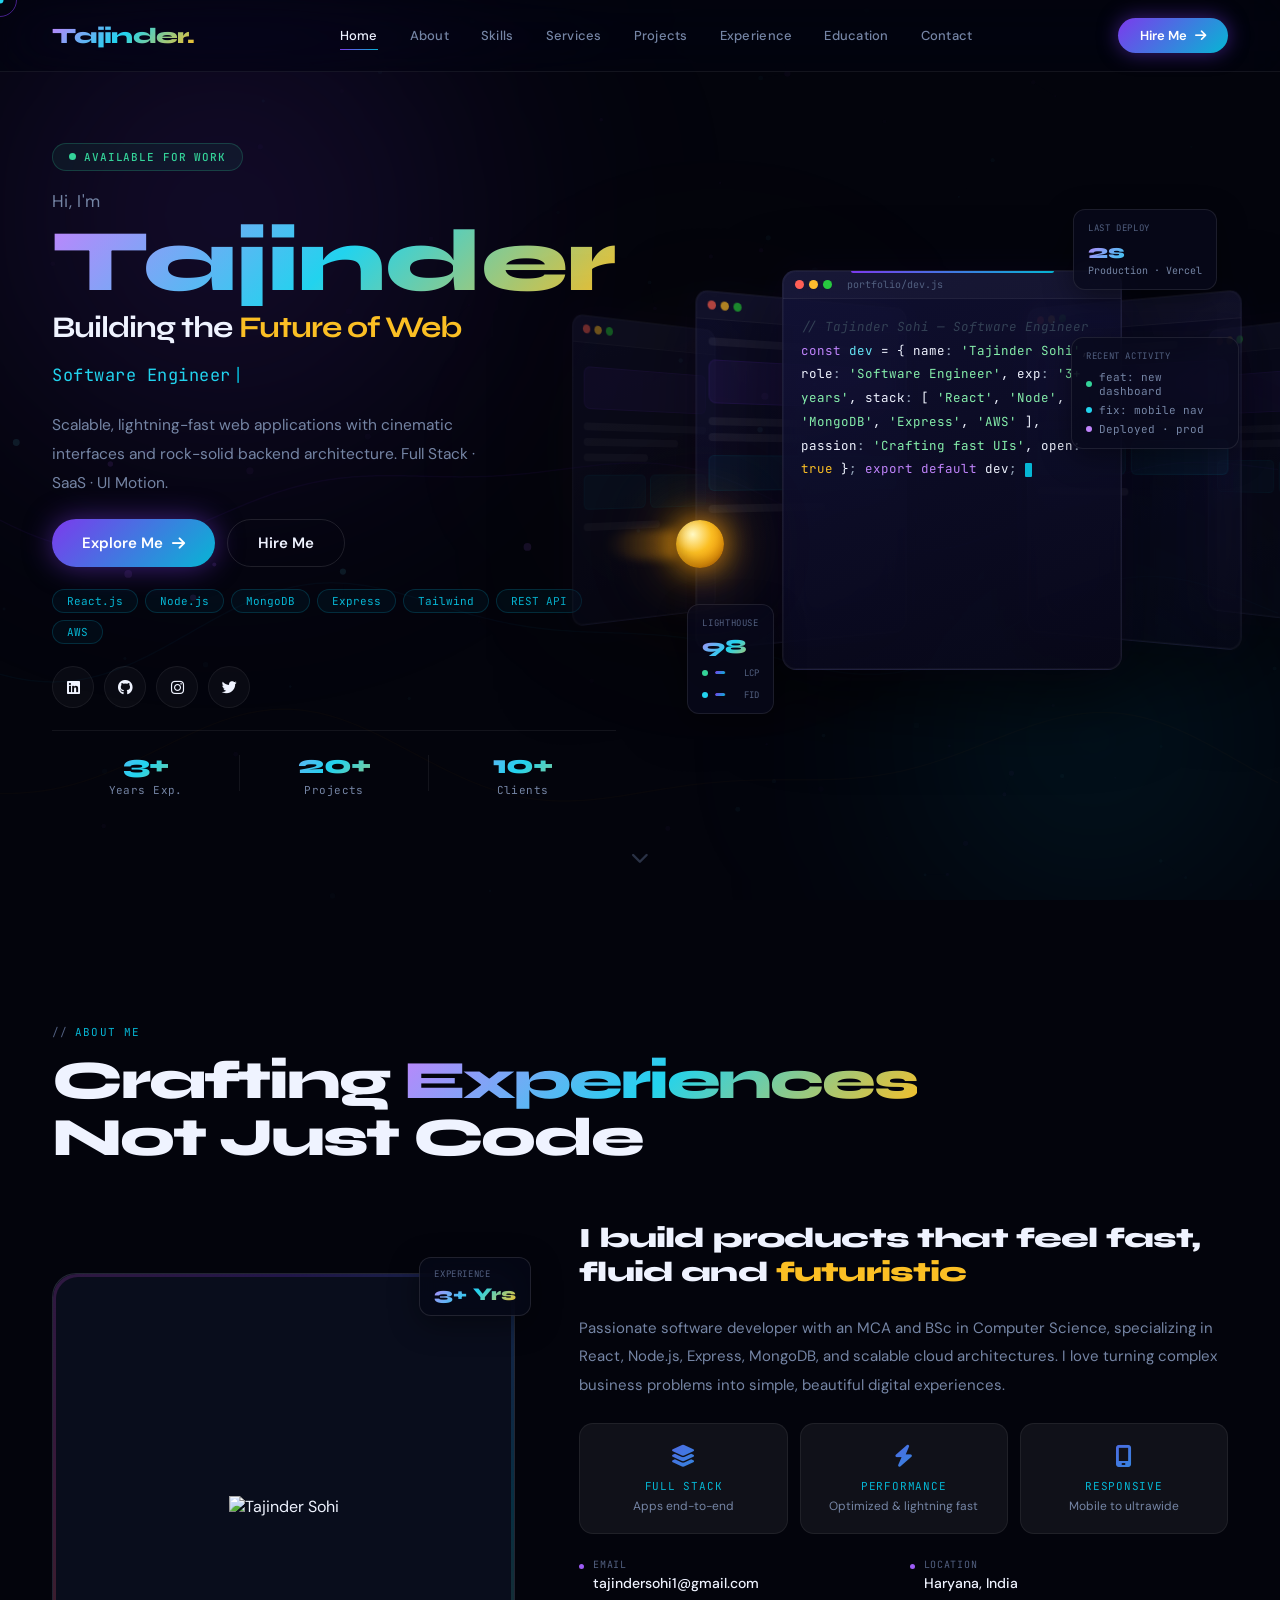
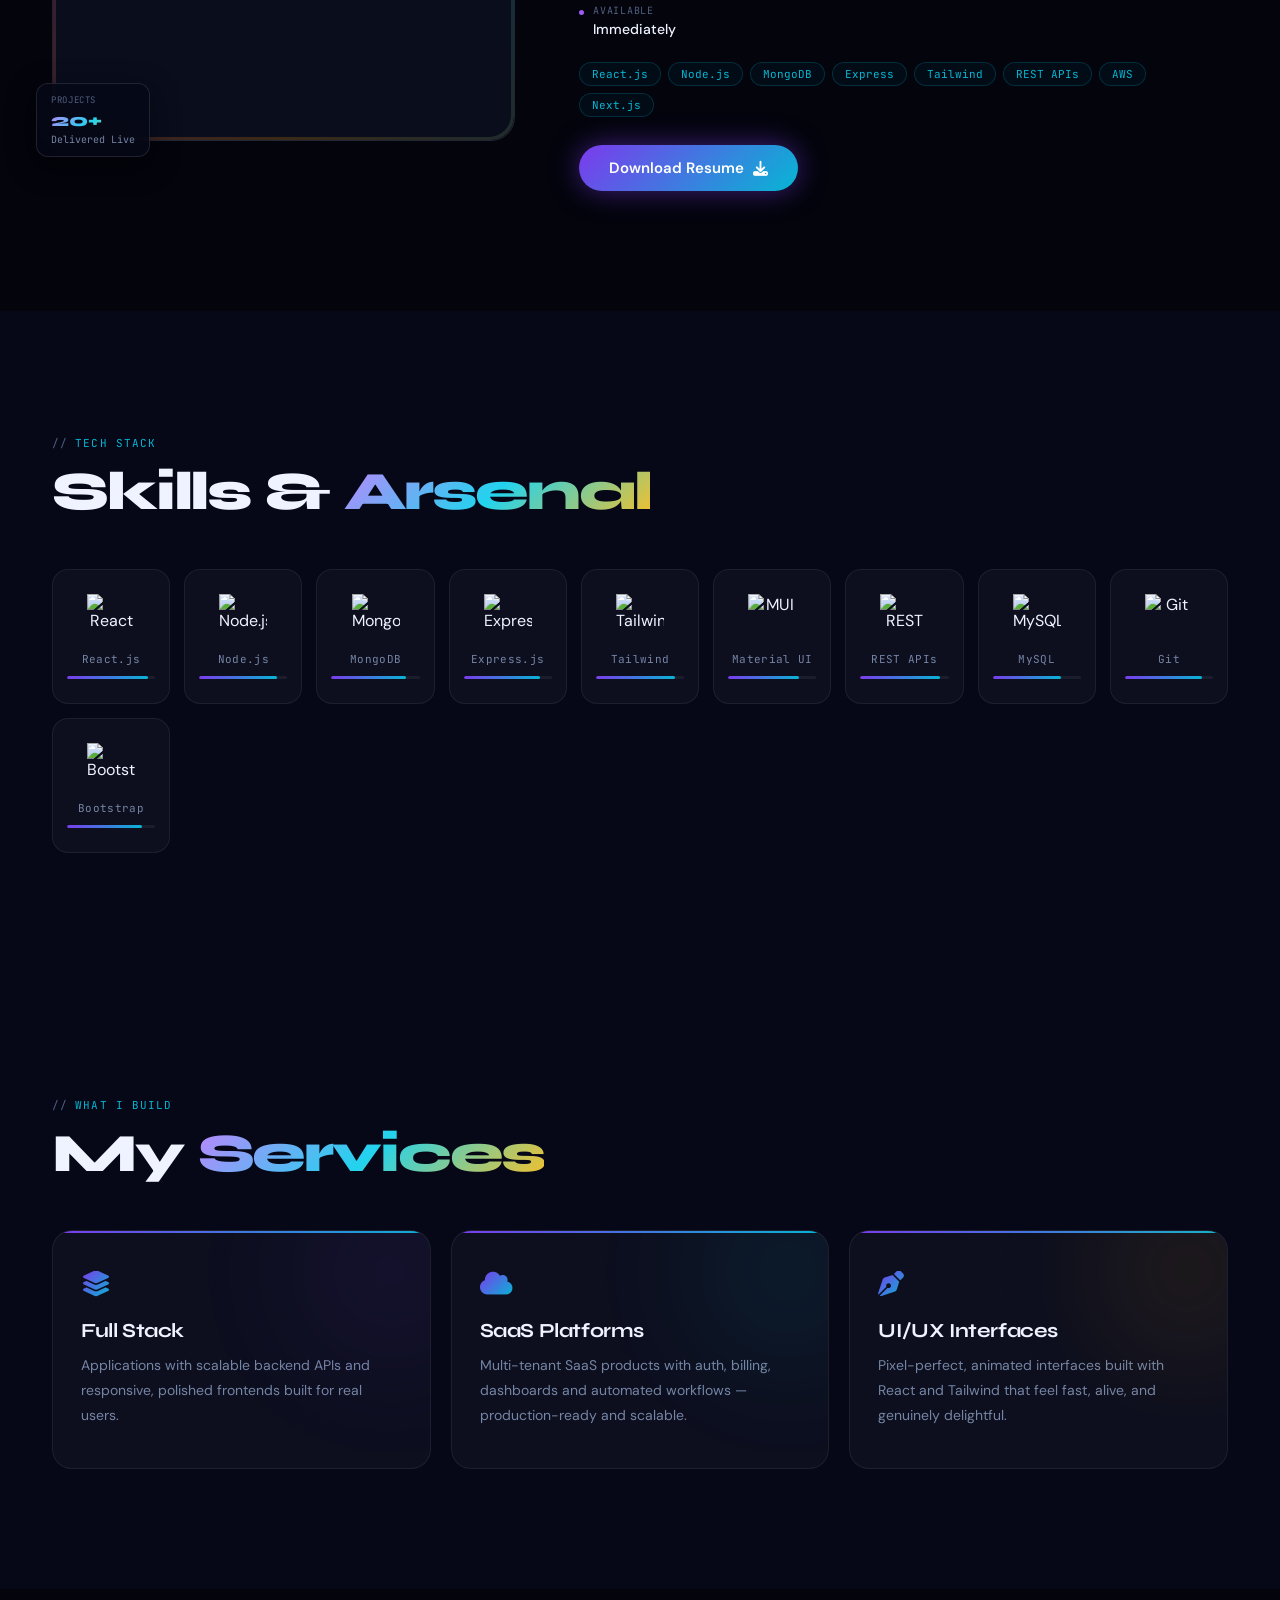
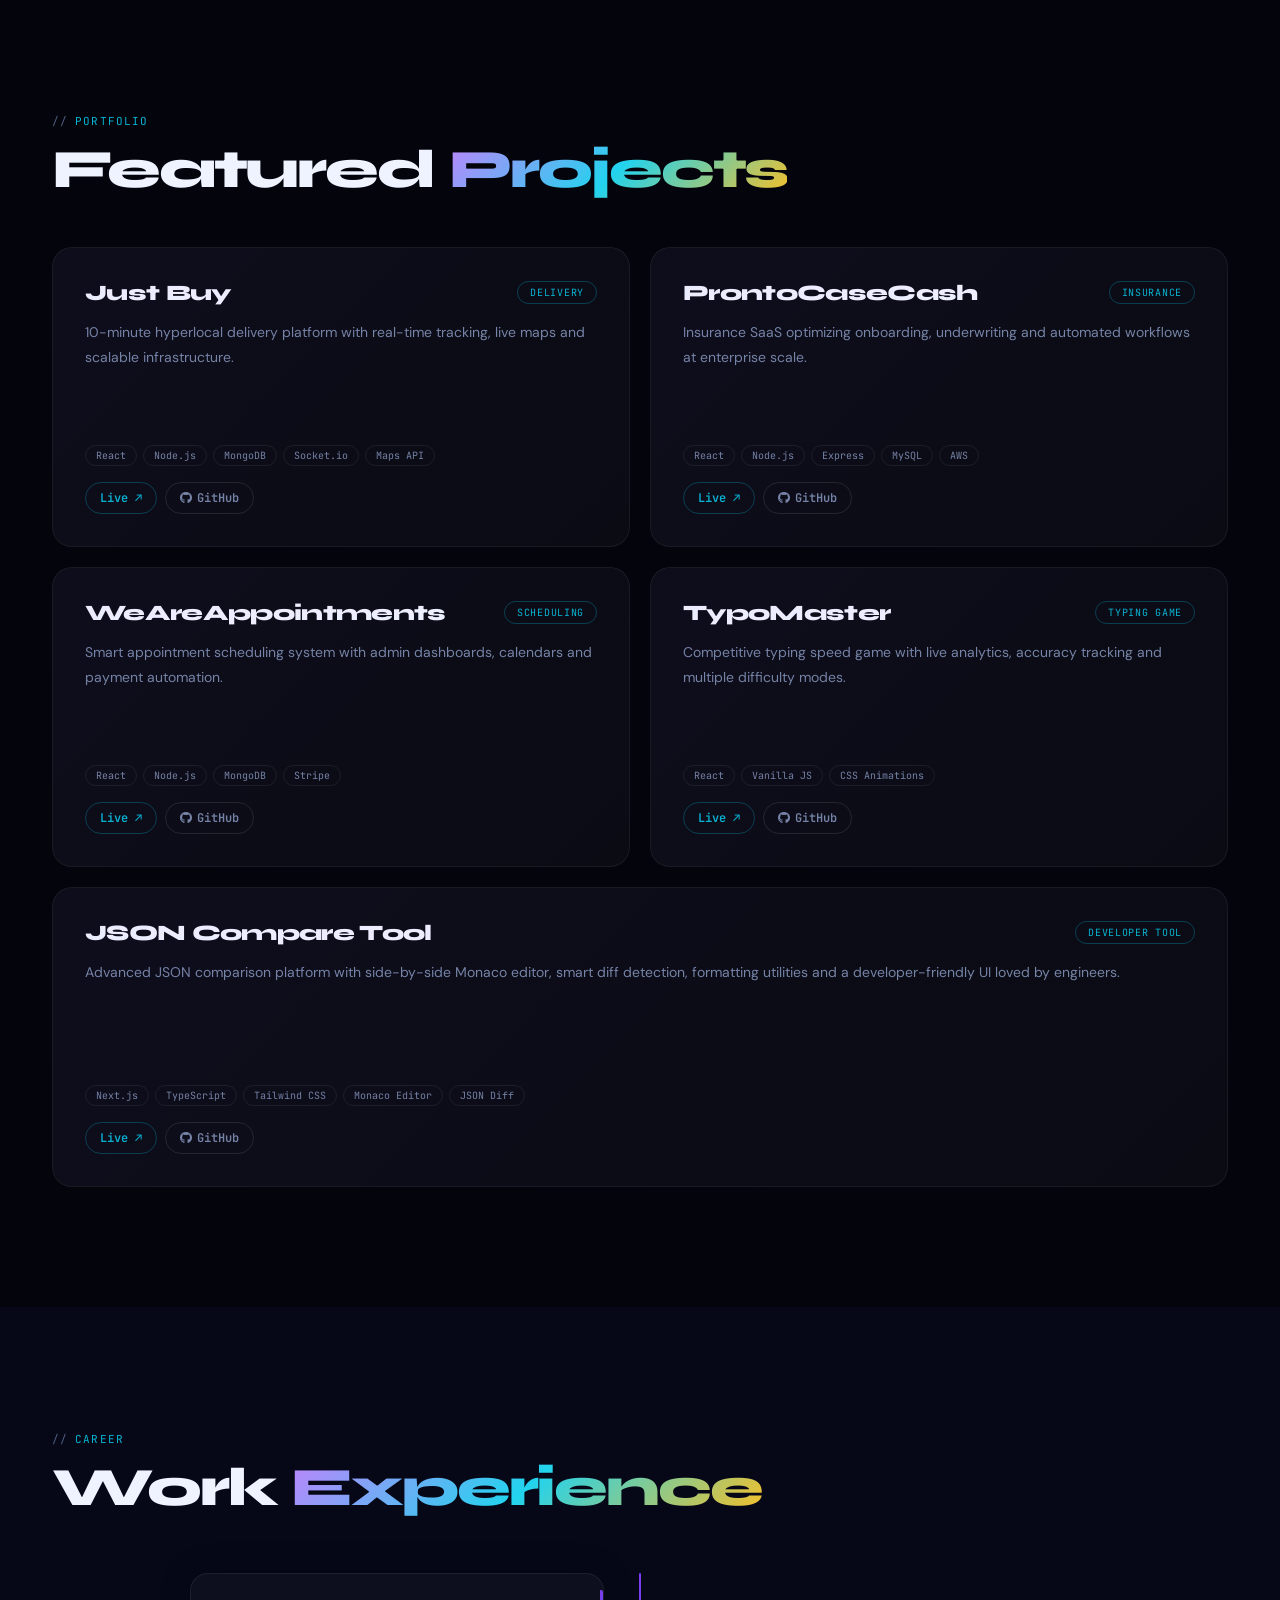
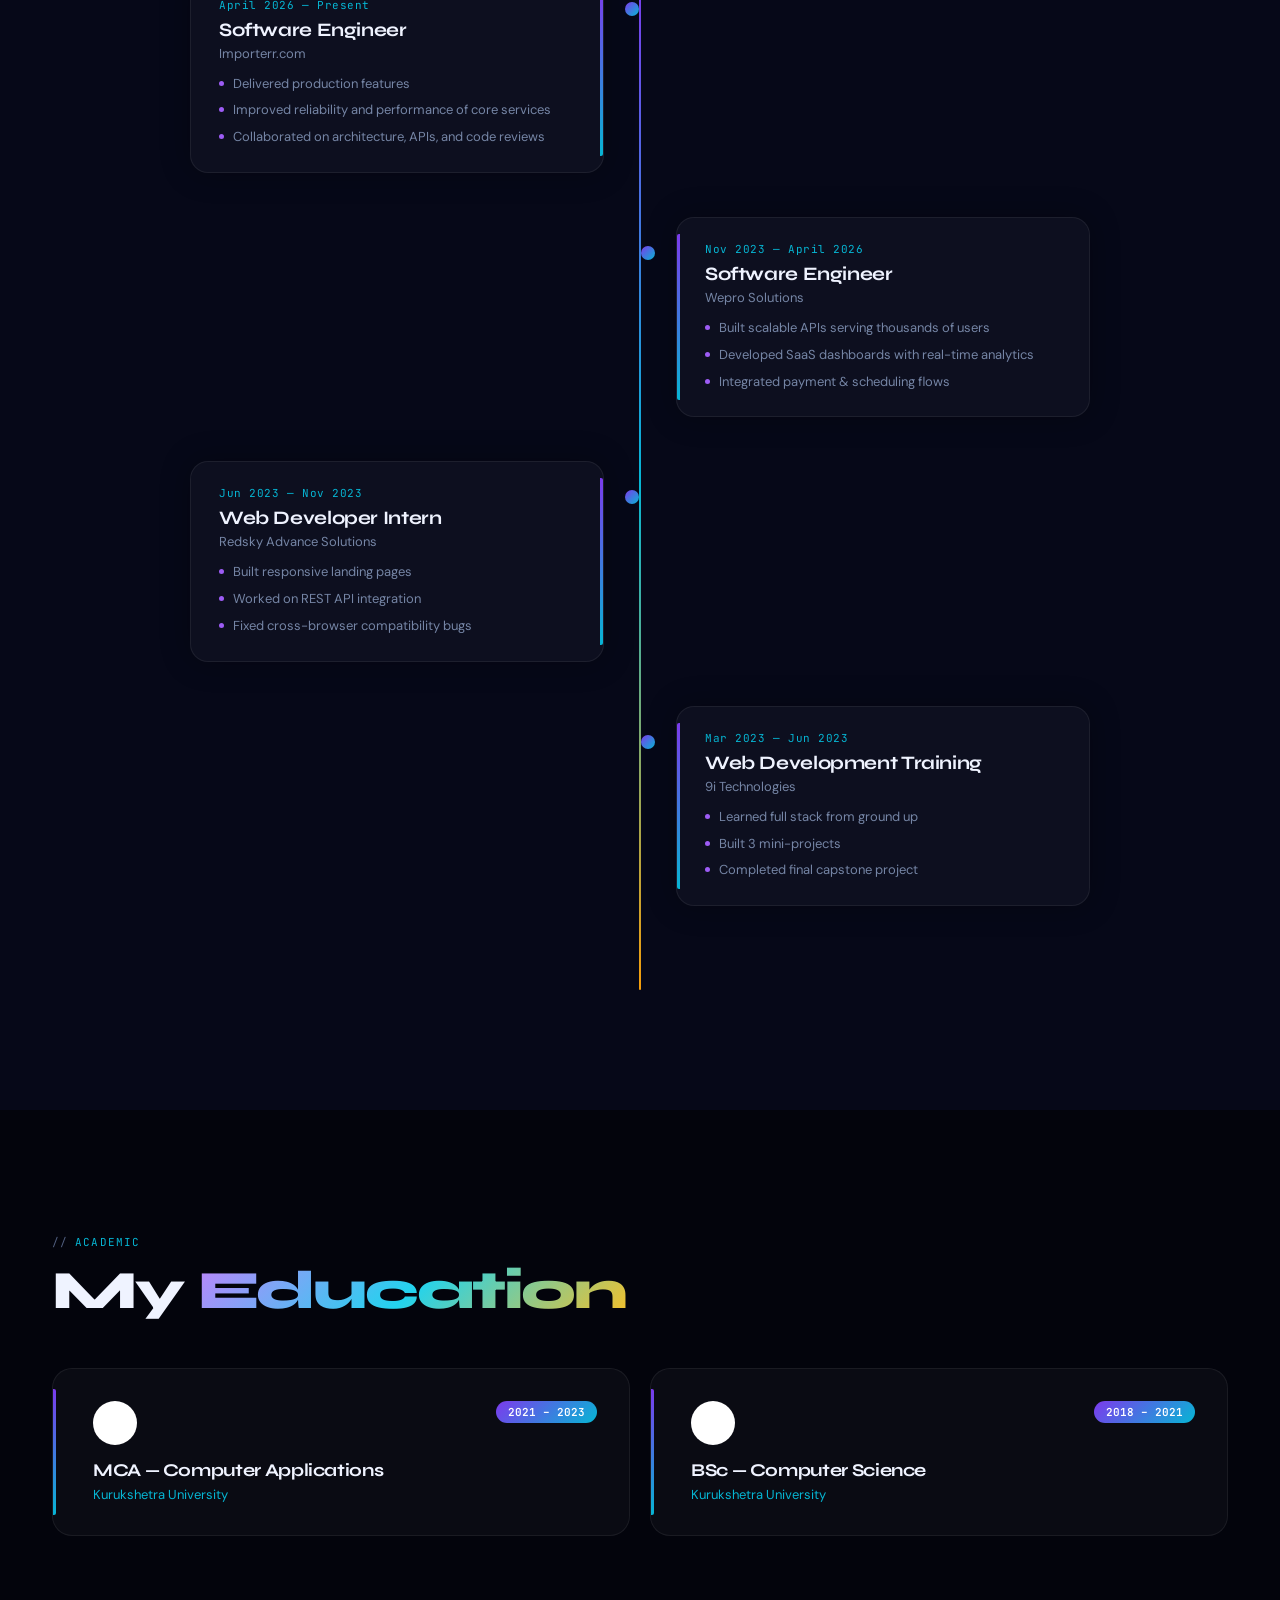
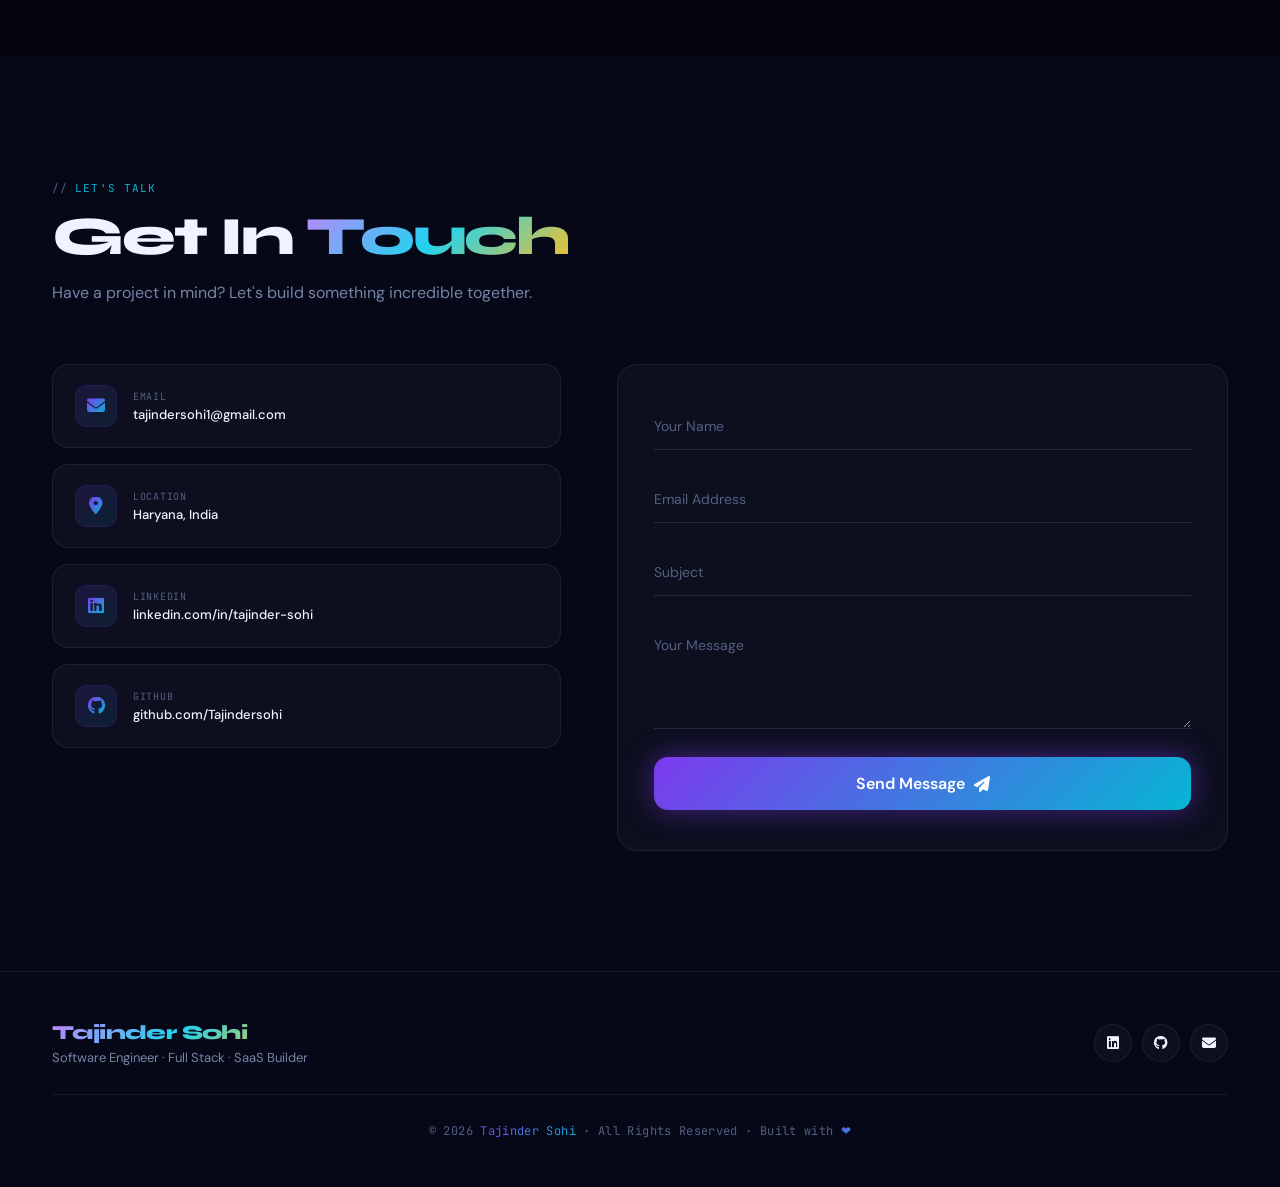
==== index.html @ af3218e0 "Updated" ====
<!DOCTYPE html>
<html lang="en">
<head>
<meta charset="UTF-8"/>
<meta name="viewport" content="width=device-width,initial-scale=1.0"/>
<title>Tajinder Sohi | Software Engineer</title>
<link href="https://fonts.googleapis.com/css2?family=Syne:wght@400;600;700;800&family=DM+Sans:ital,opsz,wght@0,9..40,300;0,9..40,400;0,9..40,500;1,9..40,300&family=JetBrains+Mono:wght@300;400;500&display=swap" rel="stylesheet"/>
<link rel="stylesheet" href="https://cdnjs.cloudflare.com/ajax/libs/font-awesome/6.5.0/css/all.min.css"/>
<style>
:root{
  --bg:#03040c;--bg2:#060818;--bg3:#090d1c;
  --surface:rgba(255,255,255,.03);--surface2:rgba(255,255,255,.055);
  --border:rgba(255,255,255,.065);--border2:rgba(255,255,255,.11);
  --v:#7c3aed;--v2:#9d5cf5;--v3:#c084fc;
  --c:#06b6d4;--c2:#22d3ee;
  --g:#f59e0b;--g2:#fbbf24;
  --pk:#ec4899;
  --gv:rgba(124,58,237,.5);--gc:rgba(6,182,212,.4);
  --grad:linear-gradient(135deg,#7c3aed,#06b6d4);
  --grad-gold:linear-gradient(135deg,#f59e0b,#ec4899);
  --grad-text:linear-gradient(135deg,#c084fc 0%,#22d3ee 50%,#fbbf24 100%);
  --text:#eff3ff;--muted:#526080;--muted2:#7585a5;
  --display:'Syne',sans-serif;--sans:'DM Sans',sans-serif;--mono:'JetBrains Mono',monospace;
  --ease:cubic-bezier(.16,1,.3,1);--ease2:cubic-bezier(.4,0,.2,1);
}
*,*::before,*::after{margin:0;padding:0;box-sizing:border-box}
html{scroll-behavior:smooth}
body{font-family:var(--sans);background:var(--bg);color:var(--text);overflow-x:hidden;min-height:100vh;cursor:none}
img{max-width:100%;height:auto;display:block}
a{color:inherit;text-decoration:none}
button{font:inherit;cursor:none;border:none;background:none}
ul{list-style:none}
*{scrollbar-width:thin;scrollbar-color:var(--v) transparent}
::-webkit-scrollbar{width:3px}
::-webkit-scrollbar-thumb{background:var(--v);border-radius:99px}
::selection{background:rgba(124,58,237,.35);color:var(--text)}

/* CURSOR */
#cdot{position:fixed;width:7px;height:7px;background:var(--c2);border-radius:50%;pointer-events:none;z-index:9999;transform:translate(-50%,-50%);transition:background .2s}
#cring{position:fixed;width:34px;height:34px;border:1px solid rgba(124,58,237,.55);border-radius:50%;pointer-events:none;z-index:9998;transform:translate(-50%,-50%);transition:width .3s var(--ease),height .3s var(--ease),border-color .3s}
body.cur-h #cring{width:54px;height:54px;border-color:rgba(245,158,11,.65);background:rgba(245,158,11,.04)}

/* GLOBAL CANVAS */
#bgc{position:fixed;inset:0;z-index:0;pointer-events:none;opacity:.55}

/* NAV */
.nav{position:fixed;top:0;left:0;right:0;z-index:500;padding:18px 52px;display:flex;align-items:center;justify-content:space-between;background:rgba(3,4,12,.6);backdrop-filter:blur(28px) saturate(200%);border-bottom:1px solid var(--border);transition:box-shadow .3s}
.nav.scrolled{box-shadow:0 8px 40px rgba(0,0,0,.55)}
.nav-logo{font-family:var(--display);font-size:22px;font-weight:800;letter-spacing:-.03em}
.nav-logo span{background:var(--grad-text);-webkit-background-clip:text;background-clip:text;color:transparent;-webkit-text-fill-color:transparent}
.nav-links{display:flex;gap:32px;align-items:center}
.nav-links a{font-size:13px;font-weight:500;color:var(--muted2);letter-spacing:.02em;position:relative;padding:4px 0;transition:color .25s}
.nav-links a::after{content:'';position:absolute;bottom:-2px;left:0;right:0;height:1px;background:var(--grad);transform:scaleX(0);transform-origin:left;transition:transform .3s var(--ease)}
.nav-links a:hover,.nav-links a.active{color:var(--text)}
.nav-links a:hover::after,.nav-links a.active::after{transform:scaleX(1)}
.nav-cta{display:inline-flex;align-items:center;gap:8px;padding:9px 22px;border-radius:999px;font-size:13px;font-weight:600;background:var(--grad);color:#fff;box-shadow:0 0 20px var(--gv);transition:box-shadow .25s,transform .2s}
.nav-cta:hover{transform:scale(1.04);box-shadow:0 0 40px var(--gv),0 0 60px var(--gc)}
.nav-burger{display:none;flex-direction:column;gap:5px;cursor:none;z-index:600}
.nav-burger span{display:block;width:24px;height:1.5px;background:var(--text);transition:all .3s}

/* MOBILE NAV */
.mnav{position:fixed;inset:0;z-index:450;background:rgba(3,4,12,.97);backdrop-filter:blur(28px);display:flex;flex-direction:column;align-items:center;justify-content:center;gap:32px;opacity:0;visibility:hidden;pointer-events:none;transition:opacity .3s,visibility .3s}
.mnav.open{opacity:1;visibility:visible;pointer-events:auto}
.mnav a{font-family:var(--display);font-size:30px;font-weight:700;color:var(--muted2);opacity:0;transition:color .2s}
.mnav.open a{animation:fadeUp .4s var(--ease) forwards}
.mnav.open a:nth-child(1){animation-delay:.04s}.mnav.open a:nth-child(2){animation-delay:.08s}.mnav.open a:nth-child(3){animation-delay:.12s}.mnav.open a:nth-child(4){animation-delay:.16s}.mnav.open a:nth-child(5){animation-delay:.20s}.mnav.open a:nth-child(6){animation-delay:.24s}.mnav.open a:nth-child(7){animation-delay:.28s}.mnav.open a:nth-child(8){animation-delay:.32s}
.mnav a:hover{color:var(--text)}

/* HERO */
.hero{position:relative;min-height:100vh;display:flex;align-items:center;justify-content:center;overflow:hidden;z-index:1;padding:120px 52px 80px}
#pcanvas{position:absolute;inset:0;width:100%;height:100%;pointer-events:none;z-index:1}
.hblob{position:absolute;border-radius:50%;filter:blur(120px);pointer-events:none;z-index:1}
.hblob--v{width:700px;height:700px;top:-15%;left:-10%;background:radial-gradient(circle,rgba(124,58,237,.2),transparent 70%);animation:blobD 22s ease-in-out infinite alternate}
.hblob--c{width:500px;height:500px;bottom:-10%;right:-5%;background:radial-gradient(circle,rgba(6,182,212,.16),transparent 70%);animation:blobD 28s ease-in-out -8s infinite alternate}
.hblob--g{width:360px;height:360px;top:30%;left:42%;background:radial-gradient(circle,rgba(245,158,11,.07),transparent 70%);animation:blobD 34s ease-in-out -14s infinite alternate}
@keyframes blobD{0%{transform:translate(0,0) scale(1)}50%{transform:translate(3%,-4%) scale(1.07)}100%{transform:translate(-2%,3%) scale(.96)}}

.hero-inner{position:relative;z-index:3;display:grid;grid-template-columns:1fr 1.1fr;gap:60px;align-items:center;max-width:1280px;width:100%}

/* HERO LEFT */
.hero-copy{display:flex;flex-direction:column;gap:22px}
.hero-chip{display:inline-flex;align-items:center;gap:8px;width:fit-content;padding:6px 16px;border-radius:999px;background:rgba(52,211,153,.07);border:1px solid rgba(52,211,153,.22);font-family:var(--mono);font-size:11px;font-weight:500;letter-spacing:.08em;color:#34d399;text-transform:uppercase}
.chip-dot{width:7px;height:7px;border-radius:50%;background:#34d399;animation:chipP 2s infinite}
@keyframes chipP{0%{box-shadow:0 0 0 0 rgba(52,211,153,.7)}70%{box-shadow:0 0 0 8px rgba(52,211,153,0)}100%{box-shadow:0 0 0 0 rgba(52,211,153,0)}}
.hero-h1{font-family:var(--display);font-weight:800;line-height:1.0;letter-spacing:-.04em}
.hero-h1 .line1{font-size:17px;font-weight:400;color:var(--muted2);font-family:var(--sans);letter-spacing:.02em;display:block;margin-bottom:8px}
.hero-h1 .hname{font-size:clamp(52px,7vw,88px);display:block;background:var(--grad-text);-webkit-background-clip:text;background-clip:text;color:transparent;-webkit-text-fill-color:transparent}
.hero-h1 .htagline{font-size:clamp(19px,2.6vw,30px);display:block;color:var(--text);margin-top:6px;font-weight:700}
.hero-h1 .htagline em{font-style:normal;color:var(--g2)}
.typerow{font-family:var(--mono);font-size:17px;color:var(--c2);min-height:1.5em;letter-spacing:.03em}
#typed{display:inline}
.tcur{display:inline-block;margin-left:2px;animation:blink 1s step-end infinite;color:var(--c)}
@keyframes blink{0%,100%{opacity:1}50%{opacity:0}}
.hero-desc{font-size:15.5px;line-height:1.85;color:var(--muted2);max-width:460px}
.hero-actions{display:flex;gap:12px;flex-wrap:wrap}
.btn-p{display:inline-flex;align-items:center;gap:9px;padding:13px 30px;border-radius:999px;font-family:var(--sans);font-size:15px;font-weight:600;background:var(--grad);color:#fff;box-shadow:0 0 28px var(--gv);transition:transform .2s,box-shadow .2s}
.btn-p:hover{transform:translateY(-2px) scale(1.03);box-shadow:0 0 48px var(--gv),0 0 80px var(--gc)}
.btn-g{display:inline-flex;align-items:center;gap:9px;padding:13px 30px;border-radius:999px;font-family:var(--sans);font-size:15px;font-weight:600;border:1px solid var(--border2);color:var(--text);transition:border-color .2s,color .2s,transform .2s}
.btn-g:hover{border-color:var(--v2);color:var(--v3);transform:translateY(-1px)}
.stack-row{display:flex;flex-wrap:wrap;gap:7px}
.spill{padding:4px 14px;border-radius:999px;font-family:var(--mono);font-size:11px;border:1px solid rgba(6,182,212,.2);color:var(--c);background:rgba(6,182,212,.05);transition:background .2s,border-color .2s}
.spill:hover{background:rgba(6,182,212,.12);border-color:var(--c)}
.socials{display:flex;gap:10px}
.soc{width:42px;height:42px;border-radius:50%;border:1px solid var(--border);display:grid;place-items:center;font-size:15px;background:var(--surface);backdrop-filter:blur(10px);position:relative;overflow:hidden;transition:transform .2s,border-color .2s}
.soc::before{content:'';position:absolute;inset:0;border-radius:50%;background:var(--grad);opacity:0;transition:opacity .2s}
.soc i{position:relative;z-index:1}
.soc:hover{transform:translateY(-3px);border-color:var(--v2)}
.soc:hover::before{opacity:1}
.hero-stats{display:flex;align-items:center;padding-top:18px;border-top:1px solid var(--border)}
.hstat{flex:1;text-align:center}
.hstat-n{display:block;font-family:var(--display);font-size:26px;font-weight:800;letter-spacing:-.03em;background:var(--grad-text);-webkit-background-clip:text;background-clip:text;color:transparent;-webkit-text-fill-color:transparent}
.hstat-l{display:block;font-size:11px;color:var(--muted2);margin-top:3px;font-family:var(--mono);letter-spacing:.04em}
.hstat-sep{width:1px;height:36px;background:var(--border)}

/* HERO RIGHT — dual visual */
.hero-stage{position:relative;height:580px;perspective:1200px;perspective-origin:50% 50%}

/* 3D code panels */
.panel{position:absolute;background:linear-gradient(160deg,rgba(18,18,55,.85),rgba(8,8,25,.9));backdrop-filter:blur(16px);border:1px solid rgba(255,255,255,.07);border-radius:14px;overflow:hidden;box-shadow:0 0 0 1px rgba(255,255,255,.04) inset,0 30px 80px rgba(0,0,0,.6),0 0 40px rgba(124,58,237,.06);transform-style:preserve-3d;transition:transform .6s var(--ease),box-shadow .4s}
.panel-bar{height:28px;display:flex;align-items:center;gap:5px;padding:0 12px;background:rgba(255,255,255,.03);border-bottom:1px solid rgba(255,255,255,.05)}
.pdot{width:9px;height:9px;border-radius:50%}
.pdot.r{background:#ff5f56}.pdot.y{background:#ffbd2e}.pdot.g{background:#27c93f}
.p1{width:340px;height:400px;top:50%;left:50%;transform:translate(-50%,-50%) rotateY(0deg);z-index:5}
.p1::before{content:'';position:absolute;top:0;left:20%;right:20%;height:2px;background:var(--grad);border-radius:0 0 4px 4px}
.p2{width:250px;height:360px;top:50%;left:8%;transform:translateY(-50%) rotateY(35deg) translateZ(-80px);z-index:3;opacity:.7}
.p3{width:190px;height:320px;top:50%;left:-4%;transform:translateY(-50%) rotateY(52deg) translateZ(-160px);z-index:2;opacity:.42}
.p4{width:250px;height:360px;top:50%;right:2%;transform:translateY(-50%) rotateY(-35deg) translateZ(-80px);z-index:3;opacity:.7}
.p5{width:190px;height:320px;top:50%;right:-8%;transform:translateY(-50%) rotateY(-52deg) translateZ(-160px);z-index:2;opacity:.42}
.pcode{padding:16px 18px;font-family:var(--mono);font-size:12.5px;line-height:1.9;overflow:hidden}
.ck{color:#c084fc}.cf{color:#67e8f9}.cs{color:#86efac}.co{color:#94a3b8}.cm{color:#334155;font-style:italic}.cn{color:var(--g2)}
.ccur{display:inline-block;width:7px;height:14px;background:var(--c);vertical-align:middle;animation:blink .9s step-end infinite;border-radius:1px}
.ml{padding:18px 13px;display:flex;flex-direction:column;gap:8px}
.mline{height:8px;border-radius:4px;background:rgba(255,255,255,.08)}
.mline.fw{width:100%}.mline.tq{width:75%}.mline.hf{width:50%}.mline.sq{width:60%}
.mblock{height:44px;border-radius:8px;background:rgba(124,58,237,.12);border:1px solid rgba(124,58,237,.15);margin:6px 0}
.mgrid{display:grid;grid-template-columns:1fr 1fr;gap:6px;margin:6px 0}
.mgcell{height:36px;border-radius:6px;background:rgba(6,182,212,.08);border:1px solid rgba(6,182,212,.1)}

/* ORBITING BALL (from v2) overlaid on stage */
.orb-canvas-wrap{position:absolute;top:50%;left:50%;transform:translate(-50%,-50%);width:260px;height:260px;z-index:6;pointer-events:none;opacity:.9}
canvas#ballC{width:100%;height:100%}

/* Golden moving orb line (from v1) */
.orb-track{position:absolute;top:58%;left:0;right:0;height:56px;z-index:10;pointer-events:none;overflow:visible}
#gorb{position:absolute;width:48px;height:48px;top:50%;transform:translateY(-50%);border-radius:50%;background:radial-gradient(circle at 35% 30%,#fff9c4,#fbbf24 40%,#f59e0b 70%,#b45309);box-shadow:0 0 30px rgba(245,158,11,.9),0 0 60px rgba(245,158,11,.5),0 0 100px rgba(245,158,11,.3),inset 0 -6px 12px rgba(0,0,0,.25);animation:orbM 5s cubic-bezier(.4,0,.6,1) infinite}
#gorb::after{content:'';position:absolute;right:100%;top:20%;width:70px;height:60%;background:linear-gradient(to left,rgba(245,158,11,.4),transparent);border-radius:50% 0 0 50%;filter:blur(5px)}
@keyframes orbM{0%{left:5%}50%{left:calc(100% - 55px)}100%{left:5%}}

/* Floating mini stat cards */
.scard{position:absolute;z-index:8;background:rgba(8,10,28,.78);backdrop-filter:blur(16px);border:1px solid rgba(255,255,255,.09);border-radius:12px;padding:12px 14px;box-shadow:0 8px 30px rgba(0,0,0,.4)}
.sc-deploy{top:5%;right:2%;animation:fA 6s ease-in-out infinite}
.sc-perf{bottom:8%;left:2%;animation:fB 7.5s ease-in-out -2s infinite}
.sc-commit{top:27%;right:-2%;animation:fC 8s ease-in-out -4s infinite;width:168px}
@keyframes fA{0%,100%{transform:translateY(0)}50%{transform:translateY(-10px)}}
@keyframes fB{0%,100%{transform:translateY(0)}50%{transform:translateY(-8px)}}
@keyframes fC{0%,100%{transform:translateY(0)}50%{transform:translateY(-12px)}}
.slbl{font-family:var(--mono);font-size:9px;text-transform:uppercase;letter-spacing:.07em;color:var(--muted);margin-bottom:5px}
.sval{font-family:var(--display);font-size:20px;font-weight:800;background:var(--grad-text);-webkit-background-clip:text;background-clip:text;color:transparent;-webkit-text-fill-color:transparent}
.ssub{font-size:10px;color:var(--muted2);font-family:var(--mono)}
.srow{display:flex;align-items:center;gap:7px;margin-bottom:5px}
.srow:last-child{margin-bottom:0}
.sdot{width:6px;height:6px;border-radius:50%;flex-shrink:0}
.sdot.gr{background:#34d399}.sdot.vi{background:var(--v3)}.sdot.cy{background:var(--c2)}
.srtxt{font-size:11px;color:var(--muted2);font-family:var(--mono)}
.sbw{flex:1;height:3px;background:rgba(255,255,255,.07);border-radius:2px;overflow:hidden}
.sbf{height:100%;border-radius:2px;background:var(--grad)}

.hero-scroll{position:absolute;bottom:30px;left:50%;transform:translateX(-50%);z-index:4;color:var(--muted);font-size:18px;animation:chBounce 2s ease-in-out infinite;opacity:.5}
@keyframes chBounce{0%,100%{transform:translateX(-50%) translateY(0)}50%{transform:translateX(-50%) translateY(8px)}}

/* hero fade-in */
.hero-copy>*{opacity:0;animation:fadeUp .7s var(--ease) forwards}
.hero-copy>*:nth-child(1){animation-delay:.1s}.hero-copy>*:nth-child(2){animation-delay:.18s}.hero-copy>*:nth-child(3){animation-delay:.25s}.hero-copy>*:nth-child(4){animation-delay:.32s}.hero-copy>*:nth-child(5){animation-delay:.38s}.hero-copy>*:nth-child(6){animation-delay:.44s}.hero-copy>*:nth-child(7){animation-delay:.50s}.hero-copy>*:nth-child(8){animation-delay:.56s}
.hero-stage{opacity:0;animation:fadeUp .9s var(--ease) .3s forwards}
@keyframes fadeUp{from{opacity:0;transform:translateY(32px)}to{opacity:1;transform:translateY(0)}}

/* SECTION */
.section{position:relative;z-index:1;padding:120px 52px;max-width:1280px;margin:0 auto}
.sfull{max-width:none;padding-left:0;padding-right:0}
.sinner{max-width:1280px;margin:0 auto;padding:0 52px}
.stag{display:inline-flex;align-items:center;gap:7px;font-family:var(--mono);font-size:11px;letter-spacing:.1em;text-transform:uppercase;color:var(--c);margin-bottom:14px}
.stag::before{content:'//';color:var(--muted)}
.stitle{font-family:var(--display);font-weight:800;font-size:clamp(34px,5vw,54px);letter-spacing:-.04em;color:var(--text);line-height:1.05;margin-bottom:14px}
.stitle span{background:var(--grad-text);-webkit-background-clip:text;background-clip:text;color:transparent;-webkit-text-fill-color:transparent}
.ssub-p{font-size:16px;line-height:1.8;color:var(--muted2);max-width:520px}

/* REVEAL */
.reveal{opacity:0;transform:translateY(38px);transition:opacity .7s var(--ease),transform .7s var(--ease)}
.reveal.rl{transform:translateX(-38px)}
.reveal.rr{transform:translateX(38px)}
.reveal.show{opacity:1;transform:none}

/* GLASS CARD */
.gcard{background:var(--surface);backdrop-filter:blur(20px) saturate(180%);border:1px solid var(--border);border-radius:20px;box-shadow:0 0 40px rgba(0,0,0,.3),inset 0 1px 0 rgba(255,255,255,.05);transition:box-shadow .3s,border-color .3s,transform .3s}
.gcard:hover{border-color:rgba(124,58,237,.25);box-shadow:0 0 60px rgba(0,0,0,.4),0 0 40px rgba(124,58,237,.07),inset 0 1px 0 rgba(255,255,255,.07)}

/* ABOUT */
.about-layout{display:grid;grid-template-columns:1fr 1.4fr;gap:64px;align-items:center;margin-top:56px}
.about-visual{position:relative}
.about-frame{position:relative;border-radius:24px;overflow:hidden;background:linear-gradient(135deg,var(--bg3),var(--bg2));border:1px solid var(--border2);padding:3px}
.about-frame::before{content:'';position:absolute;inset:0;border-radius:24px;background:conic-gradient(from 0deg,var(--v),var(--c),var(--g),var(--pk),var(--v));opacity:.22;z-index:0;animation:spinG 6s linear infinite}
@keyframes spinG{to{transform:rotate(360deg)}}
.about-inner{position:relative;z-index:1;border-radius:22px;overflow:hidden;background:var(--bg3);min-height:460px;display:flex;align-items:center;justify-content:center;flex-direction:column;gap:16px}
.about-init{font-family:var(--display);font-size:88px;font-weight:800;background:var(--grad-text);-webkit-background-clip:text;background-clip:text;color:transparent;-webkit-text-fill-color:transparent;line-height:1}
.about-rlabel{font-family:var(--mono);font-size:12px;color:var(--muted);letter-spacing:.1em;text-transform:uppercase}
.abadge{position:absolute;z-index:3;background:rgba(6,8,22,.82);backdrop-filter:blur(16px);border:1px solid var(--border2);border-radius:12px;padding:10px 14px;box-shadow:0 8px 30px rgba(0,0,0,.4)}
.ab1{top:-16px;right:-16px;animation:fA 5s ease-in-out infinite}
.ab2{bottom:-16px;left:-16px;animation:fB 6.5s ease-in-out -2s infinite}
.ablbl{font-family:var(--mono);font-size:9px;color:var(--muted);text-transform:uppercase;letter-spacing:.07em;margin-bottom:3px}
.abval{font-family:var(--display);font-size:18px;font-weight:800;background:var(--grad-text);-webkit-background-clip:text;background-clip:text;color:transparent;-webkit-text-fill-color:transparent}
.absub{font-size:10px;color:var(--muted2);font-family:var(--mono);margin-top:2px}
.about-content{display:flex;flex-direction:column;gap:24px}
.about-h3{font-family:var(--display);font-size:28px;font-weight:800;letter-spacing:-.03em;color:var(--text);line-height:1.2}
.about-h3 em{font-style:normal;color:var(--g2)}
.about-p{font-size:15px;line-height:1.9;color:var(--muted2)}
.about-minis{display:grid;grid-template-columns:repeat(3,1fr);gap:12px}
.mini{padding:18px 14px;border-radius:14px;text-align:center;background:var(--surface2);border:1px solid var(--border);transition:transform .2s,border-color .2s}
.mini:hover{transform:translateY(-4px);border-color:rgba(6,182,212,.22)}
.mini-icon{font-size:22px;margin-bottom:8px;background:var(--grad);-webkit-background-clip:text;background-clip:text;color:transparent;-webkit-text-fill-color:transparent}
.mini-t{font-family:var(--mono);font-size:11px;color:var(--c);text-transform:uppercase;letter-spacing:.07em;margin-bottom:4px}
.mini-d{font-size:12px;color:var(--muted2);line-height:1.5}
.info-g{display:grid;grid-template-columns:1fr 1fr;gap:12px}
.irow{display:flex;flex-direction:column;gap:3px;padding-left:14px;position:relative}
.irow::before{content:'';position:absolute;left:0;top:6px;width:5px;height:5px;border-radius:50%;background:var(--v2)}
.ikey{font-family:var(--mono);font-size:10px;color:var(--muted);text-transform:uppercase;letter-spacing:.07em}
.ival{font-size:14px;color:var(--text);font-weight:500}
.chips{display:flex;flex-wrap:wrap;gap:7px}
.chip{padding:4px 12px;border-radius:999px;font-size:11px;font-family:var(--mono);border:1px solid rgba(6,182,212,.2);color:var(--c);background:rgba(6,182,212,.05)}

/* SKILLS */
.skills-wrap{display:grid;grid-template-columns:repeat(auto-fill,minmax(110px,1fr));gap:14px;margin-top:48px}
.skcard{padding:24px 14px;display:flex;flex-direction:column;align-items:center;gap:10px;text-align:center;background:var(--surface);border:1px solid var(--border);border-radius:16px;transition:transform .25s,box-shadow .25s,border-color .25s;cursor:default}
.skcard:hover{transform:translateY(-6px);border-color:rgba(124,58,237,.3);box-shadow:0 0 28px rgba(124,58,237,.12)}
.skcard img{width:48px;height:48px;object-fit:contain;transition:filter .25s}
.skcard:hover img{filter:drop-shadow(0 0 10px rgba(124,58,237,.5))}
.sk-name{font-family:var(--mono);font-size:11px;color:var(--muted2);letter-spacing:.03em}
.sk-bw{width:100%;height:3px;background:rgba(255,255,255,.06);border-radius:2px;overflow:hidden}
.sk-bf{height:100%;width:0;background:var(--grad);border-radius:2px;transition:width 1.3s var(--ease)}

/* SERVICES */
.srv-section{background:var(--bg2);padding:120px 0}
.srv-grid{display:grid;grid-template-columns:repeat(3,1fr);gap:20px;margin-top:48px}
.svc{padding:40px 28px;position:relative;border-radius:20px;overflow:hidden;background:var(--surface);border:1px solid var(--border);transition:transform .3s,box-shadow .3s}
.svc::before{content:'';position:absolute;top:0;left:0;right:0;height:2px;background:var(--grad)}
.svc:hover{transform:translateY(-8px);box-shadow:0 20px 60px rgba(124,58,237,.12)}
.svc-glow{position:absolute;width:200px;height:200px;border-radius:50%;top:-60px;right:-60px;filter:blur(60px);pointer-events:none;opacity:.08;background:var(--v);transition:opacity .3s}
.svc:hover .svc-glow{opacity:.15}
.svc-icon{margin-bottom:20px}
.svc-icon i{background:var(--grad);-webkit-background-clip:text;background-clip:text;color:transparent;-webkit-text-fill-color:transparent;font-size:26px}
.svc-title{font-family:var(--display);font-size:20px;font-weight:700;color:var(--text);margin-bottom:10px;letter-spacing:-.02em}
.svc-desc{font-size:14px;line-height:1.78;color:var(--muted2)}

/* PROJECTS */
.proj-grid{display:grid;grid-template-columns:repeat(2,1fr);gap:20px;margin-top:48px}
.pcard{padding:32px;min-height:300px;display:flex;flex-direction:column;position:relative;overflow:hidden;border-radius:20px;background:var(--surface);border:1px solid var(--border);transform-style:preserve-3d;transition:border-color .3s,box-shadow .3s,transform .3s}
.pcard::after{content:'';position:absolute;inset:0;border-radius:20px;background:linear-gradient(135deg,rgba(124,58,237,.04),transparent);pointer-events:none}
.pcard:hover{border-color:rgba(124,58,237,.35);box-shadow:0 0 0 1px rgba(6,182,212,.15),0 20px 60px rgba(124,58,237,.12);transform:translateY(-4px)}
.ptop{display:flex;align-items:center;justify-content:space-between;margin-bottom:14px}
.pname{font-family:var(--display);font-size:22px;font-weight:800;color:var(--text);letter-spacing:-.03em}
.ptag{font-family:var(--mono);font-size:10px;text-transform:uppercase;letter-spacing:.07em;padding:4px 12px;border-radius:999px;border:1px solid rgba(6,182,212,.3);color:var(--c)}
.pdesc{font-size:14px;line-height:1.78;color:var(--muted2);flex:1;margin-bottom:16px}
.ptechs{display:flex;flex-wrap:wrap;gap:6px;margin-bottom:16px}
.ptech{font-family:var(--mono);font-size:10px;padding:3px 10px;border-radius:999px;border:1px solid rgba(255,255,255,.07);color:var(--muted2)}
.plinks{display:flex;gap:8px;margin-top:auto}
.plink{display:inline-flex;align-items:center;gap:5px;padding:7px 14px;border-radius:999px;font-size:12px;font-weight:600;border:1px solid rgba(255,255,255,.1);color:var(--muted2);transition:all .2s;font-family:var(--mono)}
.plink.live{border-color:rgba(6,182,212,.3);color:var(--c)}
.plink:hover{border-color:var(--v2);color:var(--v3)}

/* EXPERIENCE TIMELINE */
.timeline{position:relative;margin-top:56px;max-width:900px;margin-left:auto;margin-right:auto;padding:0 0 40px}
.tl-line{position:absolute;left:50%;top:0;bottom:0;width:2px;transform:translateX(-50%);background:linear-gradient(180deg,var(--v),var(--c),var(--g));border-radius:2px}
.tl-item{width:46%;padding:24px 28px;margin-bottom:44px;position:relative;background:var(--surface);border:1px solid var(--border);border-radius:18px;box-shadow:0 0 30px rgba(0,0,0,.3);transition:border-color .3s,transform .3s}
.tl-item:hover{border-color:rgba(124,58,237,.3);transform:translateY(-3px)}
.tl-item.tl-l{margin-right:auto}
.tl-item.tl-r{margin-left:auto}
.tl-item::before{content:'';position:absolute;top:28px;width:14px;height:14px;border-radius:50%;background:var(--grad);z-index:2;animation:tlP 2.5s ease-out infinite}
.tl-item.tl-l::before{right:-7%;transform:translateX(50%)}
.tl-item.tl-r::before{left:-7%;transform:translateX(-50%)}
@keyframes tlP{0%{box-shadow:0 0 0 0 rgba(124,58,237,.5)}100%{box-shadow:0 0 0 12px rgba(124,58,237,0)}}
.tl-item::after{content:'';position:absolute;top:16px;bottom:16px;width:3px;background:var(--grad);border-radius:2px}
.tl-item.tl-l::after{right:0;border-radius:0 2px 2px 0}
.tl-item.tl-r::after{left:0;border-radius:2px 0 0 2px}
.tl-date{font-family:var(--mono);font-size:11px;color:var(--c);letter-spacing:.05em;margin-bottom:6px;display:block}
.tl-role{font-family:var(--display);font-size:19px;font-weight:700;color:var(--text);margin-bottom:4px;letter-spacing:-.02em}
.tl-co{font-size:13px;color:var(--muted2);margin-bottom:12px}
.tl-duties{display:flex;flex-direction:column;gap:6px}
.tl-duty{position:relative;padding-left:14px;font-size:13px;line-height:1.6;color:var(--muted2)}
.tl-duty::before{content:'';position:absolute;left:0;top:.55em;width:5px;height:5px;border-radius:50%;background:var(--v2)}

/* EDUCATION */
.edu-grid{display:grid;grid-template-columns:repeat(2,1fr);gap:20px;margin-top:48px}
.edu-card{padding:32px 32px 32px 40px;position:relative;overflow:hidden;background:var(--surface);border:1px solid var(--border);border-radius:20px;transition:transform .3s,border-color .3s}
.edu-card:hover{transform:translateY(-4px);border-color:rgba(124,58,237,.3)}
.edu-card::before{content:'';position:absolute;left:0;top:20px;bottom:20px;width:3px;background:var(--grad);border-radius:0 2px 2px 0}
.edu-top{display:flex;align-items:flex-start;justify-content:space-between;margin-bottom:14px}
.edu-logo{width:44px;height:44px;border-radius:50%;background:#fff;display:grid;place-items:center;overflow:hidden}
.edu-logo img{width:32px;height:32px;object-fit:contain}
.edu-year{font-family:var(--mono);font-size:11px;font-weight:600;padding:4px 12px;border-radius:999px;background:var(--grad);color:#fff}
.edu-deg{font-family:var(--display);font-size:18px;font-weight:700;color:var(--text);margin-bottom:5px;letter-spacing:-.02em}
.edu-uni{font-size:13px;color:var(--c)}

/* CONTACT */
.contact-layout{display:grid;grid-template-columns:1fr 1.2fr;gap:56px;margin-top:56px}
.ci-cards{display:flex;flex-direction:column;gap:16px}
.ci-card{display:flex;align-items:center;gap:16px;padding:20px 22px;border-radius:16px;text-decoration:none;background:var(--surface);border:1px solid var(--border);transition:transform .25s,border-color .25s,box-shadow .25s}
.ci-card:hover{transform:translateX(4px);border-color:rgba(124,58,237,.3);box-shadow:0 0 30px rgba(124,58,237,.08)}
.ci-icon{width:42px;height:42px;border-radius:12px;flex-shrink:0;display:grid;place-items:center;font-size:18px;background:linear-gradient(135deg,rgba(124,58,237,.15),rgba(6,182,212,.1));border:1px solid rgba(124,58,237,.15)}
.ci-icon i{background:var(--grad);-webkit-background-clip:text;background-clip:text;color:transparent;-webkit-text-fill-color:transparent}
.ci-lbl{font-family:var(--mono);font-size:10px;color:var(--muted);text-transform:uppercase;letter-spacing:.07em;margin-bottom:3px}
.ci-val{font-size:13px;color:var(--text);font-weight:500;word-break:break-all}
.cf-card{padding:40px 36px;background:var(--surface);border:1px solid var(--border);border-radius:20px}
.fr{position:relative;margin-bottom:28px}
.fr input,.fr textarea{width:100%;background:transparent;border:none;border-bottom:1px solid var(--border2);color:var(--text);padding:12px 0;font-family:var(--sans);font-size:15px;outline:none;transition:border-color .25s}
.fr textarea{min-height:90px;resize:vertical;display:block}
.fr label{position:absolute;left:0;top:12px;font-size:14px;color:var(--muted);pointer-events:none;transition:transform .25s,color .25s,font-size .25s;transform-origin:left top}
.fr input:focus,.fr textarea:focus{border-bottom-color:var(--v2)}
.fr input:focus+label,.fr textarea:focus+label,.fr input:not(:placeholder-shown)+label,.fr textarea:not(:placeholder-shown)+label{transform:translateY(-22px) scale(.82);color:var(--v3)}
.fr input::placeholder,.fr textarea::placeholder{color:transparent}
.btn-sub{width:100%;padding:16px;border-radius:14px;background:var(--grad);color:#fff;font-family:var(--sans);font-size:16px;font-weight:600;box-shadow:0 0 28px var(--gv);transition:transform .2s,box-shadow .2s;display:flex;align-items:center;justify-content:center;gap:9px}
.btn-sub:hover{transform:scale(1.02);box-shadow:0 0 48px var(--gv)}

/* FOOTER */
footer{position:relative;z-index:1;background:var(--bg2);border-top:1px solid var(--border);padding:48px 52px}
.footer-inner{max-width:1280px;margin:0 auto}
.footer-top{display:flex;align-items:center;justify-content:space-between;flex-wrap:wrap;gap:20px;margin-bottom:28px;padding-bottom:28px;border-bottom:1px solid var(--border)}
.fb-name{font-family:var(--display);font-size:20px;font-weight:800;background:var(--grad-text);-webkit-background-clip:text;background-clip:text;color:transparent;-webkit-text-fill-color:transparent;letter-spacing:-.03em;margin-bottom:4px}
.fb-sub{font-size:13px;color:var(--muted2)}
.footer-socs{display:flex;gap:10px}
.fsoc{width:38px;height:38px;border-radius:50%;border:1px solid var(--border);display:grid;place-items:center;font-size:14px;background:var(--surface);transition:transform .2s,background .2s,border-color .2s}
.fsoc:hover{transform:scale(1.1);background:var(--grad);border-color:transparent}
.footer-cr{font-family:var(--mono);font-size:12px;color:var(--muted);text-align:center;letter-spacing:.03em}
.footer-cr span{background:var(--grad);-webkit-background-clip:text;background-clip:text;color:transparent;-webkit-text-fill-color:transparent}

/* RESPONSIVE */
@media(max-width:1100px){
  .hero-inner{grid-template-columns:1fr;gap:48px}
  .hero-stage{height:320px}
  .p2,.p3,.p4,.p5{display:none}
  .p1{width:100%;position:relative;top:auto;left:auto;transform:none;height:auto}
  .about-layout{grid-template-columns:1fr}
  .srv-grid{grid-template-columns:repeat(2,1fr)}
  .contact-layout{grid-template-columns:1fr}
}
@media(max-width:768px){
  .nav{padding:16px 20px}
  .nav-links{display:none}
  .nav-burger{display:flex}
  .section{padding:80px 20px}
  .sinner{padding:0 20px}
  .srv-section{padding:80px 0}
  .hero{padding:100px 20px 60px}
  .proj-grid{grid-template-columns:1fr}
  .edu-grid{grid-template-columns:1fr}
  .about-minis{grid-template-columns:1fr}
  .tl-line{left:20px}
  .tl-item{width:100%;margin-left:0;padding-left:48px}
  .tl-item.tl-r{margin-left:0}
  .tl-item.tl-l::before,.tl-item.tl-r::before{left:12px;right:auto;transform:none}
  .tl-item.tl-l::after,.tl-item.tl-r::after{left:0;right:auto;border-radius:2px 0 0 2px}
  footer{padding:40px 20px}
  .footer-top{flex-direction:column;align-items:flex-start}
  .hstat-n{font-size:20px}
  .orb-canvas-wrap{width:180px;height:180px}
}
</style>
</head>
<body>

<div id="cdot"></div>
<div id="cring"></div>
<canvas id="bgc"></canvas>

<!-- MOBILE NAV -->
<div class="mnav" id="mnav">
  <a href="#home">Home</a><a href="#about">About</a><a href="#skills">Skills</a>
  <a href="#services">Services</a><a href="#work">Projects</a>
  <a href="#experience">Experience</a><a href="#education">Education</a><a href="#contact">Contact</a>
</div>

<!-- NAV -->
<header class="nav" id="mainNav">
  <div class="nav-logo"><span>Tajinder.</span></div>
  <nav class="nav-links">
    <a href="#home" class="active">Home</a><a href="#about">About</a>
    <a href="#skills">Skills</a><a href="#services">Services</a>
    <a href="#work">Projects</a><a href="#experience">Experience</a>
    <a href="#education">Education</a><a href="#contact">Contact</a>
  </nav>
  <a href="#contact" class="nav-cta">Hire Me <i class="fas fa-arrow-right"></i></a>
  <div class="nav-burger" id="burger"><span></span><span></span><span></span></div>
</header>

<!-- HERO -->
<section class="hero" id="home">
  <canvas id="pcanvas"></canvas>
  <div class="hblob hblob--v"></div>
  <div class="hblob hblob--c"></div>
  <div class="hblob hblob--g"></div>

  <div class="hero-inner">
    <!-- LEFT -->
    <div class="hero-copy">
      <div class="hero-chip"><span class="chip-dot"></span>Available for Work</div>

      <h1 class="hero-h1">
        <span class="line1">Hi, I'm</span>
        <span class="hname">Tajinder</span>
        <span class="htagline">Building the <em>Future of Web</em></span>
      </h1>

      <p class="typerow"><span id="typed"></span><span class="tcur">|</span></p>

      <p class="hero-desc">Scalable, lightning-fast web applications with cinematic interfaces and rock-solid backend architecture. Full Stack · SaaS · UI Motion.</p>

      <div class="hero-actions">
        <a href="#about" class="btn-p">Explore Me <i class="fas fa-arrow-right"></i></a>
        <a href="#contact" class="btn-g">Hire Me</a>
      </div>

      <div class="stack-row">
        <span class="spill">React.js</span><span class="spill">Node.js</span>
        <span class="spill">MongoDB</span><span class="spill">Express</span>
        <span class="spill">Tailwind</span><span class="spill">REST API</span>
        <span class="spill">AWS</span>
      </div>

      <div class="socials">
        <a href="https://linkedin.com/in/tajinder-sohi-251817221/" target="_blank" rel="noopener" class="soc" aria-label="LinkedIn"><i class="fab fa-linkedin"></i></a>
        <a href="https://github.com/Tajindersohi" target="_blank" rel="noopener" class="soc" aria-label="GitHub"><i class="fab fa-github"></i></a>
        <a href="https://instagram.com/_sohi_lucky/" target="_blank" rel="noopener" class="soc" aria-label="Instagram"><i class="fab fa-instagram"></i></a>
        <a href="#" class="soc" aria-label="Twitter"><i class="fab fa-twitter"></i></a>
      </div>

      <div class="hero-stats">
        <div class="hstat"><span class="hstat-n">3+</span><span class="hstat-l">Years Exp.</span></div>
        <div class="hstat-sep"></div>
        <div class="hstat"><span class="hstat-n">20+</span><span class="hstat-l">Projects</span></div>
        <div class="hstat-sep"></div>
        <div class="hstat"><span class="hstat-n">10+</span><span class="hstat-l">Clients</span></div>
      </div>
    </div>

    <!-- RIGHT — merged 3D panels + orbiting ball -->
    <div class="hero-stage" id="heroStage">

      <div class="panel p3">
        <div class="panel-bar"><span class="pdot r"></span><span class="pdot y"></span><span class="pdot g"></span></div>
        <div class="ml"><div class="mblock"></div><div class="mline fw"></div><div class="mline tq"></div><div class="mline hf"></div><div class="mgrid"><div class="mgcell"></div><div class="mgcell"></div></div><div class="mline sq"></div></div>
      </div>
      <div class="panel p2">
        <div class="panel-bar"><span class="pdot r"></span><span class="pdot y"></span><span class="pdot g"></span></div>
        <div class="ml"><div class="mline fw"></div><div class="mblock"></div><div class="mline tq"></div><div class="mline hf"></div><div class="mgrid"><div class="mgcell"></div><div class="mgcell"></div></div><div class="mline sq"></div></div>
      </div>

      <!-- CENTER code panel -->
      <div class="panel p1">
        <div class="panel-bar">
          <span class="pdot r"></span><span class="pdot y"></span><span class="pdot g"></span>
          <span style="font-family:var(--mono);font-size:10px;color:var(--muted);margin-left:10px">portfolio/dev.js</span>
        </div>
        <div class="pcode">
<span class="cm">// Tajinder Sohi — Software Engineer</span>
<span class="ck">const</span> <span class="cf">dev</span> = {
  name<span class="co">:</span>    <span class="cs">'Tajinder Sohi'</span>,
  role<span class="co">:</span>    <span class="cs">'Software Engineer'</span>,
  exp<span class="co">:</span>     <span class="cs">'3+ years'</span>,
  stack<span class="co">:</span>  [
    <span class="cs">'React'</span>, <span class="cs">'Node'</span>,
    <span class="cs">'MongoDB'</span>, <span class="cs">'Express'</span>,
    <span class="cs">'AWS'</span>
  ],
  passion<span class="co">:</span> <span class="cs">'Crafting fast UIs'</span>,
  open<span class="co">:</span>    <span class="cn">true</span>
}<span class="co">;</span>

<span class="ck">export default</span> dev<span class="co">;</span>
<span class="ccur"></span>
        </div>
        <!-- orbiting ball centered on code panel -->
        <div class="orb-canvas-wrap">
          <!-- <canvas id="ballC" width="260" height="260"></canvas> -->
        </div>
      </div>

      <div class="panel p4">
        <div class="panel-bar"><span class="pdot r"></span><span class="pdot y"></span><span class="pdot g"></span></div>
        <div class="ml"><div class="mline tq"></div><div class="mblock"></div><div class="mline fw"></div><div class="mgrid"><div class="mgcell"></div><div class="mgcell"></div></div><div class="mline hf"></div></div>
      </div>
      <div class="panel p5">
        <div class="panel-bar"><span class="pdot r"></span><span class="pdot y"></span><span class="pdot g"></span></div>
        <div class="ml"><div class="mblock"></div><div class="mline fw"></div><div class="mline tq"></div><div class="mgrid"><div class="mgcell"></div><div class="mgcell"></div></div></div>
      </div>

      <!-- Golden orb sweeping across -->
      <div class="orb-track"><div id="gorb"></div></div>

      <!-- Floating stat cards -->
      <div class="scard sc-deploy">
        <div class="slbl">Last Deploy</div>
        <div class="sval">2s</div>
        <div class="ssub">Production · Vercel</div>
      </div>
      <div class="scard sc-perf">
        <div class="slbl">Lighthouse</div>
        <div class="sval">98</div>
        <div style="display:flex;flex-direction:column;gap:5px;margin-top:8px">
          <div class="srow"><div class="sdot gr"></div><div class="sbw"><div class="sbf" style="width:92%"></div></div><div class="srtxt" style="font-size:9px;color:var(--muted);min-width:26px;text-align:right">LCP</div></div>
          <div class="srow"><div class="sdot cy"></div><div class="sbw"><div class="sbf" style="width:97%"></div></div><div class="srtxt" style="font-size:9px;color:var(--muted);min-width:26px;text-align:right">FID</div></div>
        </div>
      </div>
      <div class="scard sc-commit">
        <div class="slbl" style="margin-bottom:8px">Recent Activity</div>
        <div class="srow"><div class="sdot gr"></div><div class="srtxt">feat: new dashboard</div></div>
        <div class="srow"><div class="sdot cy"></div><div class="srtxt">fix: mobile nav</div></div>
        <div class="srow"><div class="sdot vi"></div><div class="srtxt">Deployed · prod</div></div>
      </div>
    </div>
  </div>

  <div class="hero-scroll"><i class="fas fa-chevron-down"></i></div>
</section>

<!-- ABOUT -->
<section class="section" id="about">
  <div class="reveal">
    <div class="stag">About Me</div>
    <h2 class="stitle">Crafting <span>Experiences</span><br>Not Just Code</h2>
  </div>
  <div class="about-layout">
    <div class="about-visual reveal rl">
      <div class="about-frame">
        <div class="about-inner">
          
          <!-- <div class="tenor-gif-embed" data-postid="25018018" data-share-method="host" data-aspect-ratio="1" data-width="100%"><a href="https://tenor.com/view/dev-animado-gif-25018018">Dev Animado GIF</a>from <a href="https://tenor.com/search/dev+animado-gifs">Dev Animado GIFs</a></div> <script type="text/javascript" async src="https://tenor.com/embed.js"></script> -->
          <img src="https://media2.giphy.com/media/v1.Y2lkPTc5MGI3NjExNXhqamZlNWs1d2Z4M2poeDkweXVycjE2aWJjZW5vMXQ3YWN6ODg4ciZlcD12MV9pbnRlcm5hbF9naWZfYnlfaWQmY3Q9Zw/78XCFBGOlS6keY1Bil/giphy.gif" alt="Tajinder Sohi" class="about-img"/>
          <!-- <div class="about-init">TS</div> -->
          <!-- <div class="about-rlabel">// Software Engineer</div> -->
        </div>
      </div>
      <div class="abadge ab1 gcard">
        <div class="ablbl">Experience</div>
        <div class="abval">3+ Yrs</div>
      </div>
      <div class="abadge ab2 gcard">
        <div class="ablbl">Projects</div>
        <div class="abval">20+</div>
        <div class="absub">Delivered Live</div>
      </div>
    </div>

    <div class="about-content reveal rr">
      <h3 class="about-h3">I build products that feel fast,<br>fluid and <em>futuristic</em></h3>
      <p class="about-p">Passionate software developer with an MCA and BSc in Computer Science, specializing in React, Node.js, Express, MongoDB, and scalable cloud architectures. I love turning complex business problems into simple, beautiful digital experiences.</p>

      <div class="about-minis">
        <div class="mini reveal"><div class="mini-icon"><i class="fas fa-layer-group"></i></div><div class="mini-t">Full Stack</div><div class="mini-d">Apps end-to-end</div></div>
        <div class="mini reveal"><div class="mini-icon"><i class="fas fa-bolt"></i></div><div class="mini-t">Performance</div><div class="mini-d">Optimized & lightning fast</div></div>
        <div class="mini reveal"><div class="mini-icon"><i class="fas fa-mobile-screen"></i></div><div class="mini-t">Responsive</div><div class="mini-d">Mobile to ultrawide</div></div>
      </div>

      <div class="info-g">
        <div class="irow"><div class="ikey">Email</div><div class="ival">tajindersohi1@gmail.com</div></div>
        <div class="irow"><div class="ikey">Location</div><div class="ival">Haryana, India</div></div>
        <div class="irow"><div class="ikey">Available</div><div class="ival">Immediately</div></div>
      </div>

      <div class="chips">
        <span class="chip">React.js</span><span class="chip">Node.js</span><span class="chip">MongoDB</span>
        <span class="chip">Express</span><span class="chip">Tailwind</span><span class="chip">REST APIs</span>
        <span class="chip">AWS</span><span class="chip">Next.js</span>
      </div>

      <a href="https://drive.google.com/file/d/1sHe3ll0hrCfJB3lMSB2BTQd6yCPIOlQ1/view" target="_blank" rel="noopener" class="btn-p" style="width:fit-content;margin-top:4px">
        Download Resume <i class="fas fa-download"></i>
      </a>
    </div>
  </div>
</section>

<!-- SKILLS -->
<section class="section sfull" id="skills" style="background:var(--bg2)">
  <div class="sinner">
    <div class="reveal">
      <div class="stag">Tech Stack</div>
      <h2 class="stitle">Skills & <span>Arsenal</span></h2>
    </div>
    <div class="skills-wrap">
      <div class="skcard reveal"><img src="https://img.icons8.com/color/96/react-native.png" alt="React"/><span class="sk-name">React.js</span><div class="sk-bw"><div class="sk-bf" data-w="92"></div></div></div>
      <div class="skcard reveal"><img src="https://img.icons8.com/color/96/nodejs.png" alt="Node.js"/><span class="sk-name">Node.js</span><div class="sk-bw"><div class="sk-bf" data-w="88"></div></div></div>
      <div class="skcard reveal"><img src="https://img.icons8.com/color/96/mongodb.png" alt="MongoDB"/><span class="sk-name">MongoDB</span><div class="sk-bw"><div class="sk-bf" data-w="85"></div></div></div>
      <div class="skcard reveal"><img src="https://img.icons8.com/color/96/express-js.png" alt="Express"/><span class="sk-name">Express.js</span><div class="sk-bw"><div class="sk-bf" data-w="87"></div></div></div>
      <div class="skcard reveal"><img src="https://img.icons8.com/color/96/tailwindcss.png" alt="Tailwind"/><span class="sk-name">Tailwind</span><div class="sk-bw"><div class="sk-bf" data-w="90"></div></div></div>
      <div class="skcard reveal"><img src="https://img.icons8.com/color/96/material-ui.png" alt="MUI"/><span class="sk-name">Material UI</span><div class="sk-bw"><div class="sk-bf" data-w="80"></div></div></div>
      <div class="skcard reveal"><img src="https://img.icons8.com/color/96/api.png" alt="REST"/><span class="sk-name">REST APIs</span><div class="sk-bw"><div class="sk-bf" data-w="90"></div></div></div>
      <div class="skcard reveal"><img src="https://img.icons8.com/color/96/mysql-logo.png" alt="MySQL"/><span class="sk-name">MySQL</span><div class="sk-bw"><div class="sk-bf" data-w="78"></div></div></div>
      <div class="skcard reveal"><img src="https://img.icons8.com/color/96/git.png" alt="Git"/><span class="sk-name">Git</span><div class="sk-bw"><div class="sk-bf" data-w="88"></div></div></div>
      <div class="skcard reveal"><img src="https://img.icons8.com/color/96/bootstrap.png" alt="Bootstrap"/><span class="sk-name">Bootstrap</span><div class="sk-bw"><div class="sk-bf" data-w="85"></div></div></div>
    </div>
  </div>
</section>

<!-- SERVICES -->
<div class="srv-section" id="services">
  <div class="sinner">
    <div class="reveal">
      <div class="stag">What I Build</div>
      <h2 class="stitle">My <span>Services</span></h2>
    </div>
    <div class="srv-grid">
      <div class="svc reveal">
        <div class="svc-glow"></div>
        <div class="svc-icon"><i class="fas fa-layer-group"></i></div>
        <div class="svc-title">Full Stack</div>
        <div class="svc-desc">Applications with scalable backend APIs and responsive, polished frontends built for real users.</div>
      </div>
      <div class="svc reveal">
        <div class="svc-glow" style="background:var(--c)"></div>
        <div class="svc-icon"><i class="fas fa-cloud"></i></div>
        <div class="svc-title">SaaS Platforms</div>
        <div class="svc-desc">Multi-tenant SaaS products with auth, billing, dashboards and automated workflows — production-ready and scalable.</div>
      </div>
      <div class="svc reveal">
        <div class="svc-glow" style="background:var(--g)"></div>
        <div class="svc-icon"><i class="fas fa-pen-nib"></i></div>
        <div class="svc-title">UI/UX Interfaces</div>
        <div class="svc-desc">Pixel-perfect, animated interfaces built with React and Tailwind that feel fast, alive, and genuinely delightful.</div>
      </div>
    </div>
  </div>
</div>

<!-- PROJECTS -->
<section class="section" id="work">
  <div class="reveal">
    <div class="stag">Portfolio</div>
    <h2 class="stitle">Featured <span>Projects</span></h2>
  </div>
  <div class="proj-grid">
    <div class="pcard reveal">
      <div class="ptop"><div class="pname">Just Buy</div><div class="ptag">Delivery</div></div>
      <div class="pdesc">10-minute hyperlocal delivery platform with real-time tracking, live maps and scalable infrastructure.</div>
      <div class="ptechs"><span class="ptech">React</span><span class="ptech">Node.js</span><span class="ptech">MongoDB</span><span class="ptech">Socket.io</span><span class="ptech">Maps API</span></div>
      <div class="plinks">
        <a href="https://just-buy-client.vercel.app" target="_blank" rel="noopener" class="plink live">Live ↗</a>
        <a href="https://github.com/Tajindersohi" target="_blank" rel="noopener" class="plink"><i class="fab fa-github"></i> GitHub</a>
      </div>
    </div>
    <div class="pcard reveal">
      <div class="ptop"><div class="pname">ProntoCaseCash</div><div class="ptag">Insurance</div></div>
      <div class="pdesc">Insurance SaaS optimizing onboarding, underwriting and automated workflows at enterprise scale.</div>
      <div class="ptechs"><span class="ptech">React</span><span class="ptech">Node.js</span><span class="ptech">Express</span><span class="ptech">MySQL</span><span class="ptech">AWS</span></div>
      <div class="plinks">
        <a href="https://www.prontocasecash.com" target="_blank" rel="noopener" class="plink live">Live ↗</a>
        <a href="https://github.com/Tajindersohi" target="_blank" rel="noopener" class="plink"><i class="fab fa-github"></i> GitHub</a>
      </div>
    </div>
    <div class="pcard reveal">
      <div class="ptop"><div class="pname">WeAreAppointments</div><div class="ptag">Scheduling</div></div>
      <div class="pdesc">Smart appointment scheduling system with admin dashboards, calendars and payment automation.</div>
      <div class="ptechs"><span class="ptech">React</span><span class="ptech">Node.js</span><span class="ptech">MongoDB</span><span class="ptech">Stripe</span></div>
      <div class="plinks">
        <a href="https://www.weareappointments.com" target="_blank" rel="noopener" class="plink live">Live ↗</a>
        <a href="https://github.com/Tajindersohi" target="_blank" rel="noopener" class="plink"><i class="fab fa-github"></i> GitHub</a>
      </div>
    </div>
    <div class="pcard reveal">
      <div class="ptop"><div class="pname">TypoMaster</div><div class="ptag">Typing Game</div></div>
      <div class="pdesc">Competitive typing speed game with live analytics, accuracy tracking and multiple difficulty modes.</div>
      <div class="ptechs"><span class="ptech">React</span><span class="ptech">Vanilla JS</span><span class="ptech">CSS Animations</span></div>
      <div class="plinks">
        <a href="https://typomasterpro.netlify.app/" target="_blank" rel="noopener" class="plink live">Live ↗</a>
        <a href="https://github.com/Tajindersohi" target="_blank" rel="noopener" class="plink"><i class="fab fa-github"></i> GitHub</a>
      </div>
    </div>
    <div class="pcard reveal" style="grid-column:1/-1">
      <div class="ptop"><div class="pname">JSON Compare Tool</div><div class="ptag">Developer Tool</div></div>
      <div class="pdesc">Advanced JSON comparison platform with side-by-side Monaco editor, smart diff detection, formatting utilities and a developer-friendly UI loved by engineers.</div>
      <div class="ptechs"><span class="ptech">Next.js</span><span class="ptech">TypeScript</span><span class="ptech">Tailwind CSS</span><span class="ptech">Monaco Editor</span><span class="ptech">JSON Diff</span></div>
      <div class="plinks">
        <a href="https://comparejsonfree.netlify.app/" target="_blank" rel="noopener" class="plink live">Live ↗</a>
        <a href="https://github.com/Tajindersohi" target="_blank" rel="noopener" class="plink"><i class="fab fa-github"></i> GitHub</a>
      </div>
    </div>
  </div>
</section>

<!-- EXPERIENCE -->
<section class="section sfull" id="experience" style="background:var(--bg2)">
  <div class="sinner">
    <div class="reveal">
      <div class="stag">Career</div>
      <h2 class="stitle">Work <span>Experience</span></h2>
    </div>
    <div class="timeline">
      <div class="tl-line"></div>
      <div class="tl-item tl-l reveal">
        <span class="tl-date">April 2026 — Present</span>
        <div class="tl-role">Software Engineer</div>
        <div class="tl-co">Importerr.com</div>
        <div class="tl-duties">
          <div class="tl-duty">Delivered production features</div>
          <div class="tl-duty">Improved reliability and performance of core services</div>
          <div class="tl-duty">Collaborated on architecture, APIs, and code reviews</div>
        </div>
      </div>
      <div class="tl-item tl-r reveal">
        <span class="tl-date">Nov 2023 — April 2026</span>
        <div class="tl-role">Software Engineer</div>
        <div class="tl-co">Wepro Solutions</div>
        <div class="tl-duties">
          <div class="tl-duty">Built scalable APIs serving thousands of users</div>
          <div class="tl-duty">Developed SaaS dashboards with real-time analytics</div>
          <div class="tl-duty">Integrated payment & scheduling flows</div>
        </div>
      </div>
      <div class="tl-item tl-l reveal">
        <span class="tl-date">Jun 2023 — Nov 2023</span>
        <div class="tl-role">Web Developer Intern</div>
        <div class="tl-co">Redsky Advance Solutions</div>
        <div class="tl-duties">
          <div class="tl-duty">Built responsive landing pages</div>
          <div class="tl-duty">Worked on REST API integration</div>
          <div class="tl-duty">Fixed cross-browser compatibility bugs</div>
        </div>
      </div>
      <div class="tl-item tl-r reveal">
        <span class="tl-date">Mar 2023 — Jun 2023</span>
        <div class="tl-role">Web Development Training</div>
        <div class="tl-co">9i Technologies</div>
        <div class="tl-duties">
          <div class="tl-duty">Learned full stack from ground up</div>
          <div class="tl-duty">Built 3 mini-projects</div>
          <div class="tl-duty">Completed final capstone project</div>
        </div>
      </div>
    </div>
  </div>
</section>

<!-- EDUCATION -->
<section class="section" id="education">
  <div class="reveal">
    <div class="stag">Academic</div>
    <h2 class="stitle">My <span>Education</span></h2>
  </div>
  <div class="edu-grid">
    <div class="edu-card reveal">
      <div class="edu-top">
        <div class="edu-logo"><img src="https://upload.wikimedia.org/wikipedia/en/1/1d/Kurukshetra_University_logo.png" alt="KUK" onerror="this.style.display='none'"/></div>
        <span class="edu-year">2021 – 2023</span>
      </div>
      <div class="edu-deg">MCA — Computer Applications</div>
      <div class="edu-uni">Kurukshetra University</div>
    </div>
    <div class="edu-card reveal">
      <div class="edu-top">
        <div class="edu-logo"><img src="https://upload.wikimedia.org/wikipedia/en/1/1d/Kurukshetra_University_logo.png" alt="KUK" onerror="this.style.display='none'"/></div>
        <span class="edu-year">2018 – 2021</span>
      </div>
      <div class="edu-deg">BSc — Computer Science</div>
      <div class="edu-uni">Kurukshetra University</div>
    </div>
  </div>
</section>

<!-- CONTACT -->
<section class="section sfull" id="contact" style="background:var(--bg2)">
  <div class="sinner">
    <div class="reveal">
      <div class="stag">Let's Talk</div>
      <h2 class="stitle">Get In <span>Touch</span></h2>
      <p class="ssub-p">Have a project in mind? Let's build something incredible together.</p>
    </div>
    <div class="contact-layout">
      <div class="ci-cards reveal rl">
        <a href="mailto:tajindersohi1@gmail.com" class="ci-card">
          <div class="ci-icon"><i class="fas fa-envelope"></i></div>
          <div><div class="ci-lbl">Email</div><div class="ci-val">tajindersohi1@gmail.com</div></div>
        </a>
        <div class="ci-card">
          <div class="ci-icon"><i class="fas fa-location-dot"></i></div>
          <div><div class="ci-lbl">Location</div><div class="ci-val">Haryana, India</div></div>
        </div>
        <a href="https://linkedin.com/in/tajinder-sohi-251817221/" target="_blank" rel="noopener" class="ci-card">
          <div class="ci-icon"><i class="fab fa-linkedin"></i></div>
          <div><div class="ci-lbl">LinkedIn</div><div class="ci-val">linkedin.com/in/tajinder-sohi</div></div>
        </a>
        <a href="https://github.com/Tajindersohi" target="_blank" rel="noopener" class="ci-card">
          <div class="ci-icon"><i class="fab fa-github"></i></div>
          <div><div class="ci-lbl">GitHub</div><div class="ci-val">github.com/Tajindersohi</div></div>
        </a>
      </div>
      <div class="cf-card reveal rr">
        <form id="cform">
          <div class="fr"><input type="text" id="cfn" placeholder=" " required/><label for="cfn">Your Name</label></div>
          <div class="fr"><input type="email" id="cfe" placeholder=" " required/><label for="cfe">Email Address</label></div>
          <div class="fr"><input type="text" id="cfs" placeholder=" "/><label for="cfs">Subject</label></div>
          <div class="fr"><textarea id="cfm" rows="4" placeholder=" " required></textarea><label for="cfm">Your Message</label></div>
          <button type="submit" class="btn-sub">Send Message <i class="fas fa-paper-plane"></i></button>
        </form>
      </div>
    </div>
  </div>
</section>

<!-- FOOTER -->
<footer>
  <div class="footer-inner">
    <div class="footer-top">
      <div>
        <div class="fb-name">Tajinder Sohi</div>
        <div class="fb-sub">Software Engineer · Full Stack · SaaS Builder</div>
      </div>
      <div class="footer-socs">
        <a href="https://linkedin.com/in/tajinder-sohi-251817221/" target="_blank" rel="noopener" class="fsoc" aria-label="LinkedIn"><i class="fab fa-linkedin"></i></a>
        <a href="https://github.com/Tajindersohi" target="_blank" rel="noopener" class="fsoc" aria-label="GitHub"><i class="fab fa-github"></i></a>
        <a href="mailto:tajindersohi1@gmail.com" class="fsoc" aria-label="Email"><i class="fas fa-envelope"></i></a>
      </div>
    </div>
    <div class="footer-cr">© 2026 <span>Tajinder Sohi</span> · All Rights Reserved · Built with <span>❤</span></div>
  </div>
</footer>

<script>
/* CUSTOM CURSOR */
const cdot=document.getElementById('cdot'),cring=document.getElementById('cring');
let mx=0,my=0,rx=0,ry=0;
document.addEventListener('mousemove',e=>{mx=e.clientX;my=e.clientY;cdot.style.left=mx+'px';cdot.style.top=my+'px'});
(function animR(){rx+=(mx-rx)*.12;ry+=(my-ry)*.12;cring.style.left=rx+'px';cring.style.top=ry+'px';requestAnimationFrame(animR)})();
document.querySelectorAll('a,button,.skcard,.pcard,.svc,.mini,.about-minis .mini').forEach(el=>{
  el.addEventListener('mouseenter',()=>document.body.classList.add('cur-h'));
  el.addEventListener('mouseleave',()=>document.body.classList.remove('cur-h'));
});

/* GLOBAL BG CANVAS — flowing particle wave */
(function(){
  const cv=document.getElementById('bgc');
  const ctx=cv.getContext('2d');
  let W,H,pts=[];
  function resize(){W=cv.width=window.innerWidth;H=cv.height=window.innerHeight;init()}
  function init(){
    pts=[];
    for(let i=0;i<110;i++){pts.push({x:Math.random()*W,y:Math.random()*H,vx:(Math.random()-.5)*.35,vy:(Math.random()-.5)*.35,r:1+Math.random()*2.2,hue:Math.random()<.5?270:190,a:.28+Math.random()*.45})}
  }
  let t=0;
  function draw(){
    ctx.clearRect(0,0,W,H);t+=.006;
    const wY=H*.5+Math.sin(t*.7)*H*.11;
    pts.forEach(p=>{
      const tY=wY+Math.sin(p.x*.005+t)*75;
      p.vy+=(tY-p.y)*.0004;p.vx*=.996;p.vy*=.996;
      p.x+=p.vx;p.y+=p.vy;
      if(p.x<0)p.x=W;if(p.x>W)p.x=0;if(p.y<0)p.y=H;if(p.y>H)p.y=0;
      const d=Math.abs(p.y-tY),bright=Math.max(0,1-d/110);
      ctx.beginPath();ctx.arc(p.x,p.y,p.r*(1+bright*.5),0,Math.PI*2);
      ctx.fillStyle=`hsla(${p.hue},80%,65%,${p.a*(.1+bright*.5)})`;ctx.fill();
    });
    for(let i=0;i<pts.length;i++){for(let j=i+1;j<pts.length;j++){
      const dx=pts[i].x-pts[j].x,dy=pts[i].y-pts[j].y,d=Math.sqrt(dx*dx+dy*dy);
      if(d<85){ctx.beginPath();ctx.moveTo(pts[i].x,pts[i].y);ctx.lineTo(pts[j].x,pts[j].y);ctx.strokeStyle=`rgba(124,58,237,${(1-d/85)*.035})`;ctx.lineWidth=.5;ctx.stroke()}
    }}
    requestAnimationFrame(draw);
  }
  resize();window.addEventListener('resize',resize);draw();
})();

/* HERO PARTICLE CANVAS — wave lines */
(function(){
  const cv=document.getElementById('pcanvas');if(!cv)return;
  const ctx=cv.getContext('2d');
  function resize(){cv.width=cv.offsetWidth;cv.height=cv.offsetHeight}
  resize();window.addEventListener('resize',resize);
  let t=0;
  function draw(){
    ctx.clearRect(0,0,cv.width,cv.height);t+=.012;
    const w=cv.width,h=cv.height;
    for(let wave=0;wave<3;wave++){
      ctx.beginPath();
      const off=wave*h*.15;
      for(let x=0;x<=w;x+=3){
        const y=h*.55+off+Math.sin(x*.008+t+wave)*38+Math.sin(x*.015+t*.7)*18;
        x===0?ctx.moveTo(x,y):ctx.lineTo(x,y);
      }
      ctx.strokeStyle=['rgba(124,58,237,.055)','rgba(6,182,212,.04)','rgba(245,158,11,.025)'][wave];
      ctx.lineWidth=1.5;ctx.stroke();
    }
    requestAnimationFrame(draw);
  }
  draw();
})();

/* ORBITING 3D BALL (v2 style) on the code panel */
(function(){
  const cv=document.getElementById('ballC');if(!cv)return;
  const ctx=cv.getContext('2d');
  const S=260,CX=130,CY=130,R=105;
  cv.width=S;cv.height=S;
  let angle=0,trail=[];
  function draw(){
    ctx.clearRect(0,0,S,S);
    // ring
    const rg=ctx.createLinearGradient(CX-R,CY,CX+R,CY);
    rg.addColorStop(0,'rgba(124,58,237,.45)');rg.addColorStop(.5,'rgba(6,182,212,.55)');rg.addColorStop(1,'rgba(124,58,237,.45)');
    ctx.beginPath();ctx.arc(CX,CY,R,0,Math.PI*2);ctx.strokeStyle=rg;ctx.lineWidth=1.5;ctx.stroke();
    const bx=CX+Math.cos(angle)*R,by=CY+Math.sin(angle)*R;
    trail.push({x:bx,y:by});if(trail.length>38)trail.shift();
    trail.forEach((p,i)=>{
      const al=(i/trail.length)*.55;
      const tg=ctx.createRadialGradient(p.x,p.y,0,p.x,p.y,7);
      tg.addColorStop(0,'rgba(124,58,237,'+al+')');tg.addColorStop(1,'rgba(6,182,212,0)');
      ctx.beginPath();ctx.arc(p.x,p.y,7,0,Math.PI*2);ctx.fillStyle=tg;ctx.fill();
    });
    // glow
    const gl=ctx.createRadialGradient(bx,by,0,bx,by,20);
    gl.addColorStop(0,'rgba(124,58,237,.5)');gl.addColorStop(.4,'rgba(6,182,212,.18)');gl.addColorStop(1,'rgba(0,0,0,0)');
    ctx.beginPath();ctx.arc(bx,by,20,0,Math.PI*2);ctx.fillStyle=gl;ctx.fill();
    // ball
    const bg=ctx.createRadialGradient(bx-5,by-5,1,bx,by,13);
    bg.addColorStop(0,'#c4b5fd');bg.addColorStop(.35,'#7c3aed');bg.addColorStop(.7,'#4c1d95');bg.addColorStop(1,'#1e1b4b');
    ctx.beginPath();ctx.arc(bx,by,13,0,Math.PI*2);ctx.fillStyle=bg;ctx.fill();
    // specular
    const sg=ctx.createRadialGradient(bx-4,by-5,0,bx-2,by-3,6);
    sg.addColorStop(0,'rgba(255,255,255,.88)');sg.addColorStop(1,'rgba(255,255,255,0)');
    ctx.beginPath();ctx.arc(bx-3,by-4,5.5,0,Math.PI*2);ctx.fillStyle=sg;ctx.fill();
    angle+=.018;requestAnimationFrame(draw);
  }
  draw();
})();

/* TYPEWRITER */
(function(){
  const el=document.getElementById('typed');if(!el||window.__ts)return;window.__ts=true;
  const strs=['Software Engineer','SaaS Builder','UI Motion Specialist','Full Stack Developer'];
  let si=0,ch=0,del=false,pause=0;
  setInterval(()=>{
    if(pause>0){pause--;return}
    const s=strs[si];
    if(!del){if(ch<s.length){ch++;el.textContent=s.slice(0,ch)}else{pause=28;del=true}}
    else{if(ch>0){ch--;el.textContent=s.slice(0,ch)}else{del=false;si=(si+1)%strs.length;pause=8}}
  },82);
})();

/* NAV SCROLL + ACTIVE */
const mainNav=document.getElementById('mainNav');
window.addEventListener('scroll',()=>{
  mainNav.classList.toggle('scrolled',window.scrollY>20);
  const secs=document.querySelectorAll('section[id],div[id="services"]');
  let cur='';secs.forEach(s=>{if(window.scrollY>=s.offsetTop-200)cur=s.id});
  document.querySelectorAll('.nav-links a').forEach(a=>a.classList.toggle('active',a.getAttribute('href')==='#'+cur));
});

/* MOBILE NAV */
const burger=document.getElementById('burger'),mnav=document.getElementById('mnav');
burger.addEventListener('click',()=>{
  mnav.classList.toggle('open');
  const o=mnav.classList.contains('open');
  burger.querySelectorAll('span')[0].style.transform=o?'rotate(45deg) translate(4px,5px)':'';
  burger.querySelectorAll('span')[1].style.opacity=o?'0':'1';
  burger.querySelectorAll('span')[2].style.transform=o?'rotate(-45deg) translate(4px,-5px)':'';
});
mnav.querySelectorAll('a').forEach(a=>a.addEventListener('click',()=>{
  mnav.classList.remove('open');
  burger.querySelectorAll('span').forEach(s=>{s.style.transform='';s.style.opacity=''});
}));

/* SCROLL REVEAL */
const revEls=document.querySelectorAll('.reveal');
new IntersectionObserver(entries=>{
  entries.forEach((e,i)=>{if(e.isIntersecting)setTimeout(()=>e.target.classList.add('show'),i%8*70)});
},{threshold:.12}).observe||(()=>{})();
const revObs=new IntersectionObserver(entries=>{
  entries.forEach((e,i)=>{if(e.isIntersecting)setTimeout(()=>e.target.classList.add('show'),i%8*70)});
},{threshold:.12});
revEls.forEach(el=>revObs.observe(el));

/* SKILL BARS */
const barObs=new IntersectionObserver(entries=>{
  entries.forEach(e=>{
    if(e.isIntersecting&&!e.target.dataset.done){
      e.target.dataset.done='1';
      requestAnimationFrame(()=>{e.target.style.width=e.target.getAttribute('data-w')+'%'});
    }
  });
},{threshold:.15});
document.querySelectorAll('.sk-bf').forEach(b=>barObs.observe(b));

/* HERO STAGE PARALLAX */
(function(){
  const stage=document.getElementById('heroStage');if(!stage)return;
  window.addEventListener('mousemove',e=>{
    const cx=window.innerWidth/2,cy=window.innerHeight/2;
    const nx=(e.clientX-cx)/cx,ny=(e.clientY-cy)/cy;
    stage.style.transform=`perspective(1200px) rotateY(${nx*2}deg) rotateX(${-ny*1.5}deg)`;
  });
})();

/* PROJECT CARD TILT */
document.querySelectorAll('.pcard').forEach(c=>{
  c.addEventListener('mousemove',e=>{
    const r=c.getBoundingClientRect();
    const x=e.clientX-r.left,y=e.clientY-r.top;
    c.style.transform=`translateY(-4px) rotateX(${-(y-r.height/2)/20}deg) rotateY(${(x-r.width/2)/20}deg) scale(1.01)`;
  });
  c.addEventListener('mouseleave',()=>c.style.transform='');
});

/* CONTACT FORM */
document.getElementById('cform').addEventListener('submit',function(e){
  e.preventDefault();
  const btn=this.querySelector('.btn-sub');
  btn.textContent='Sending…';
  setTimeout(()=>{btn.innerHTML='Sent! <i class="fas fa-check"></i>';btn.style.background='linear-gradient(135deg,#10b981,#06b6d4)'},1200);
  setTimeout(()=>{btn.innerHTML='Send Message <i class="fas fa-paper-plane"></i>';btn.style.background='';this.reset()},3500);
});
</script>
</body>
</html>
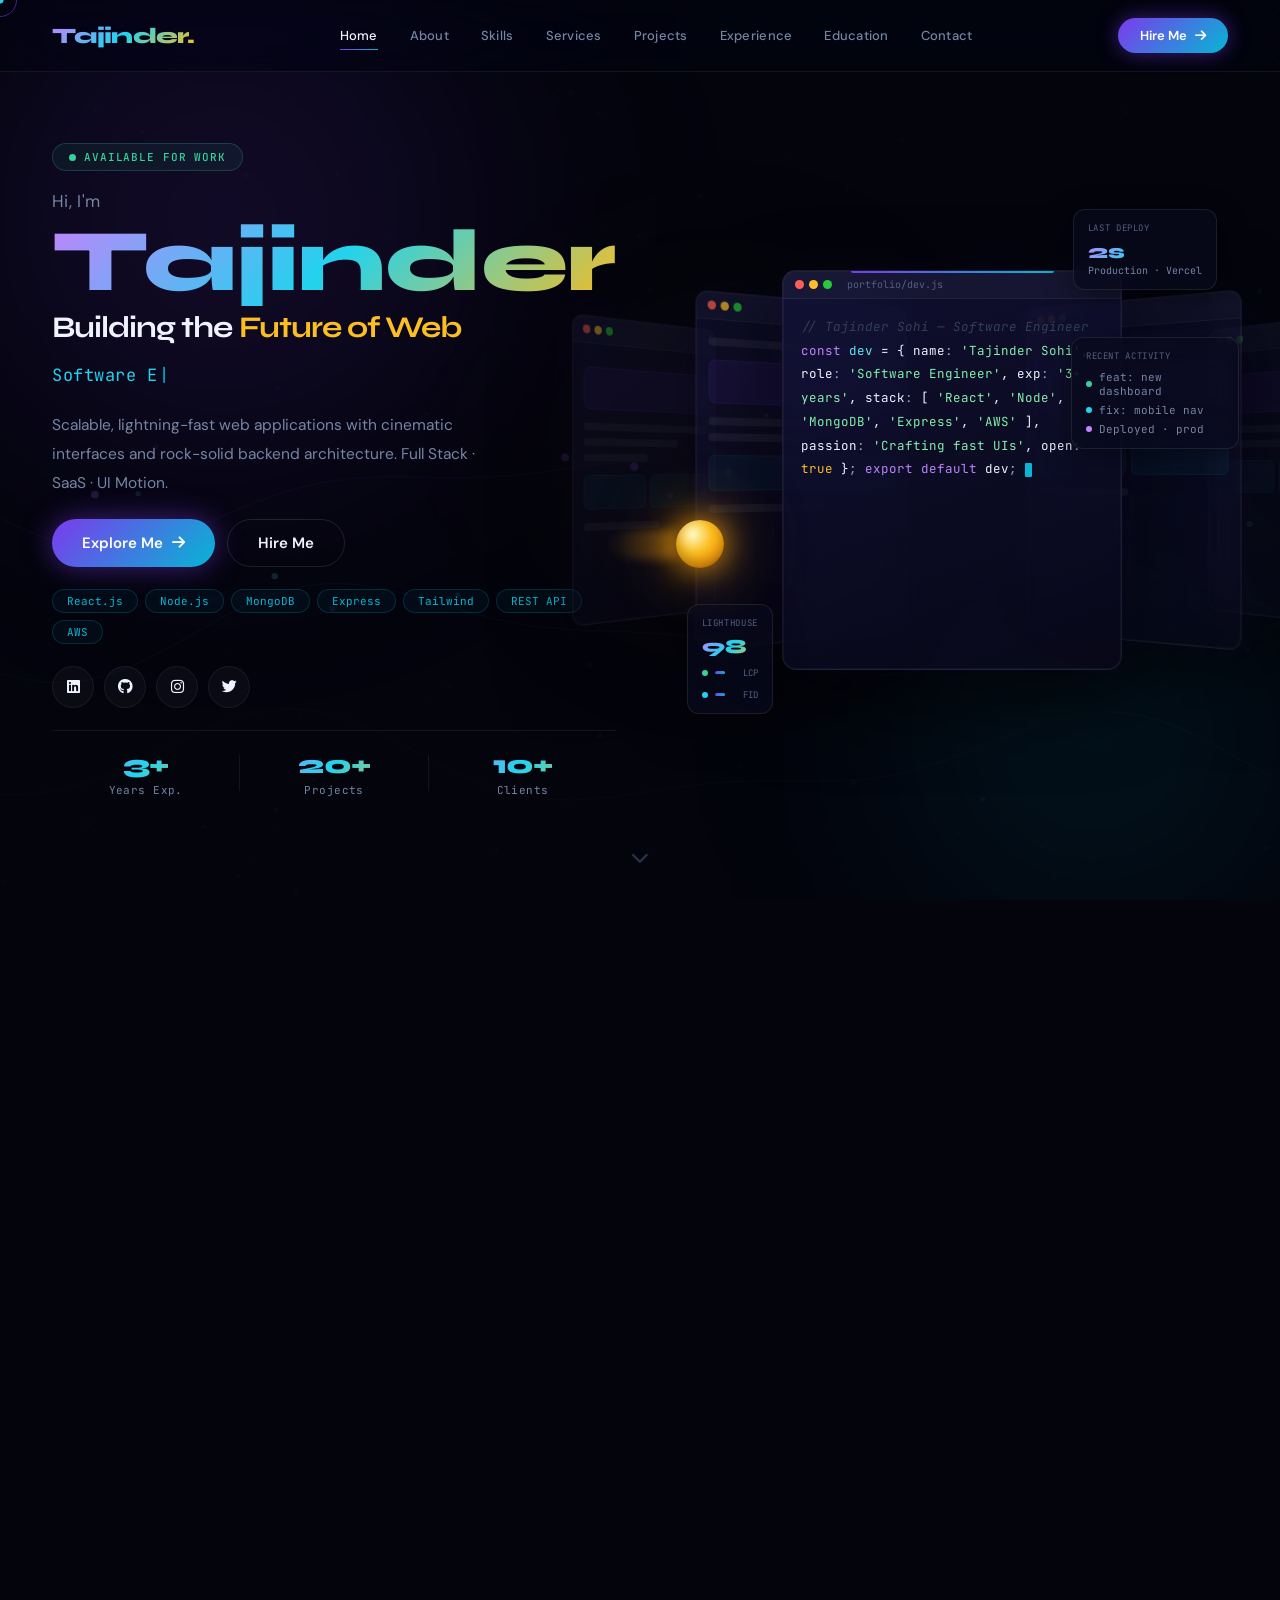
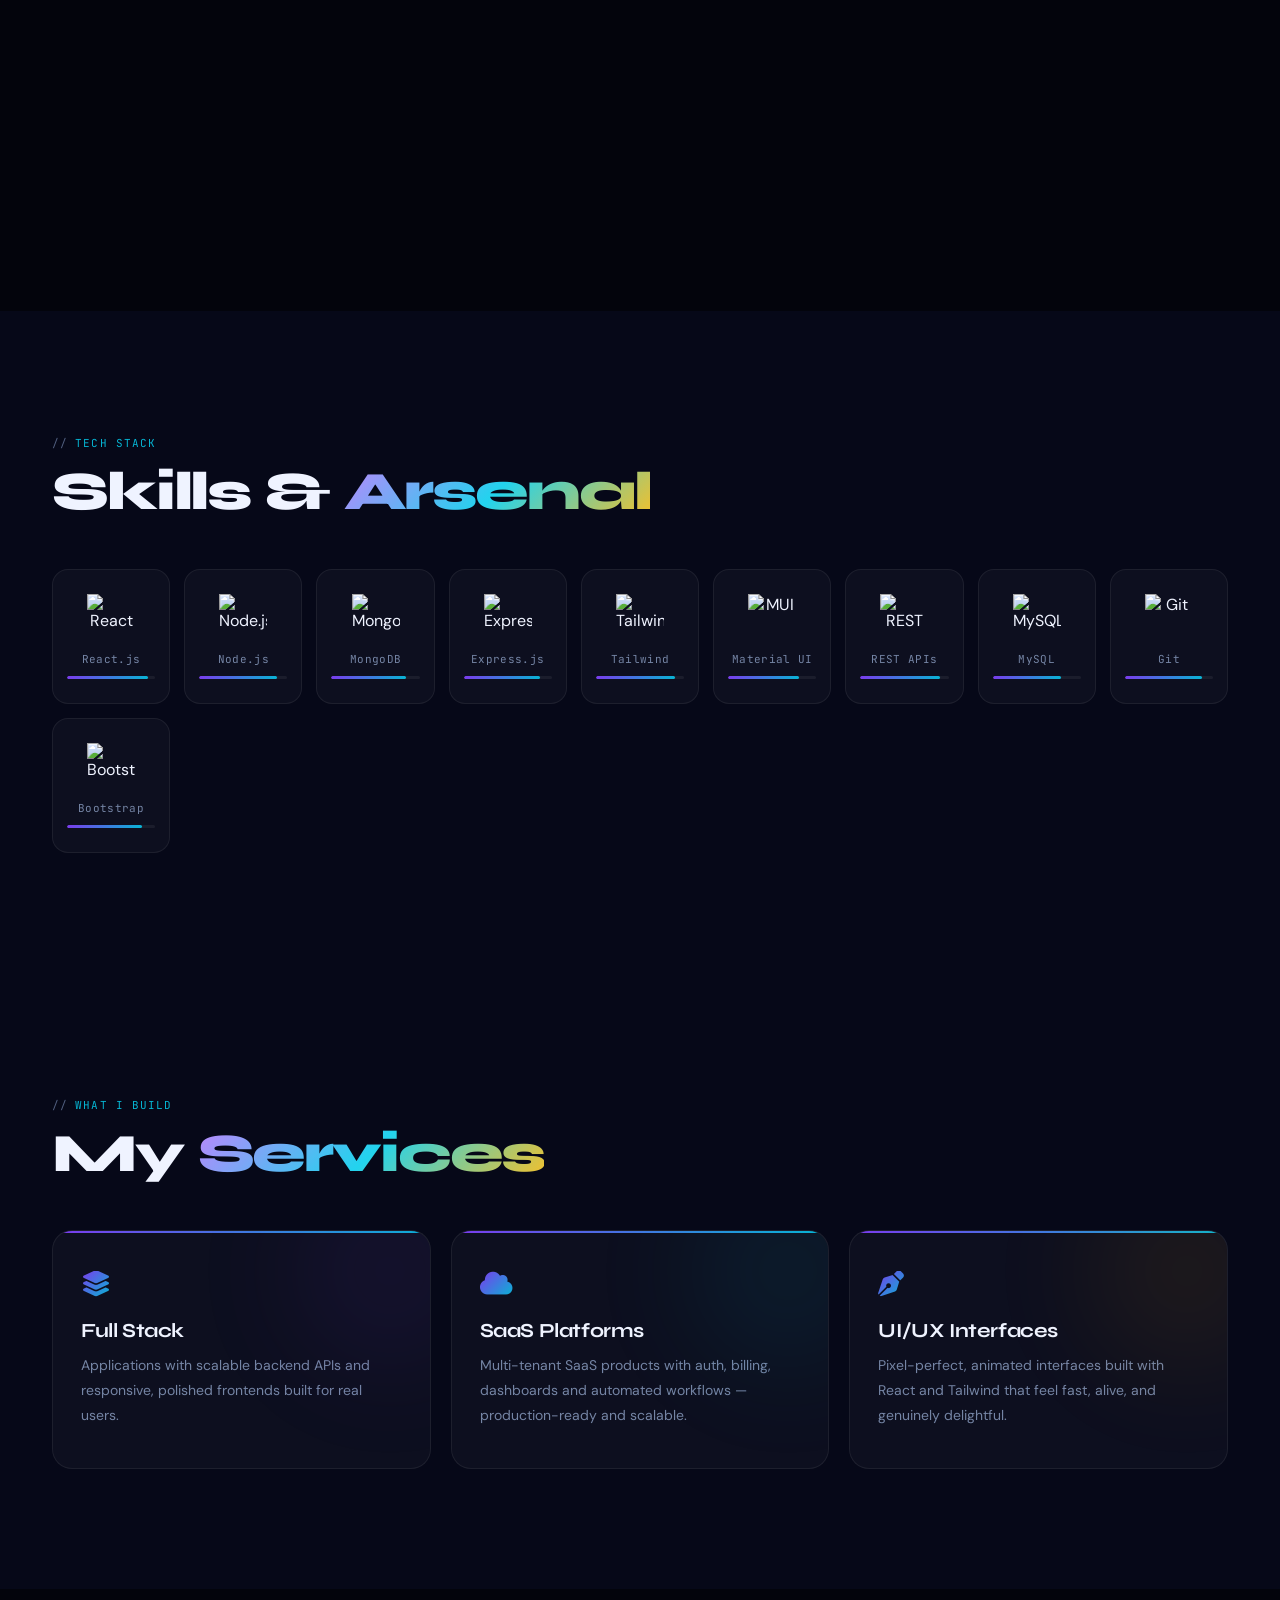
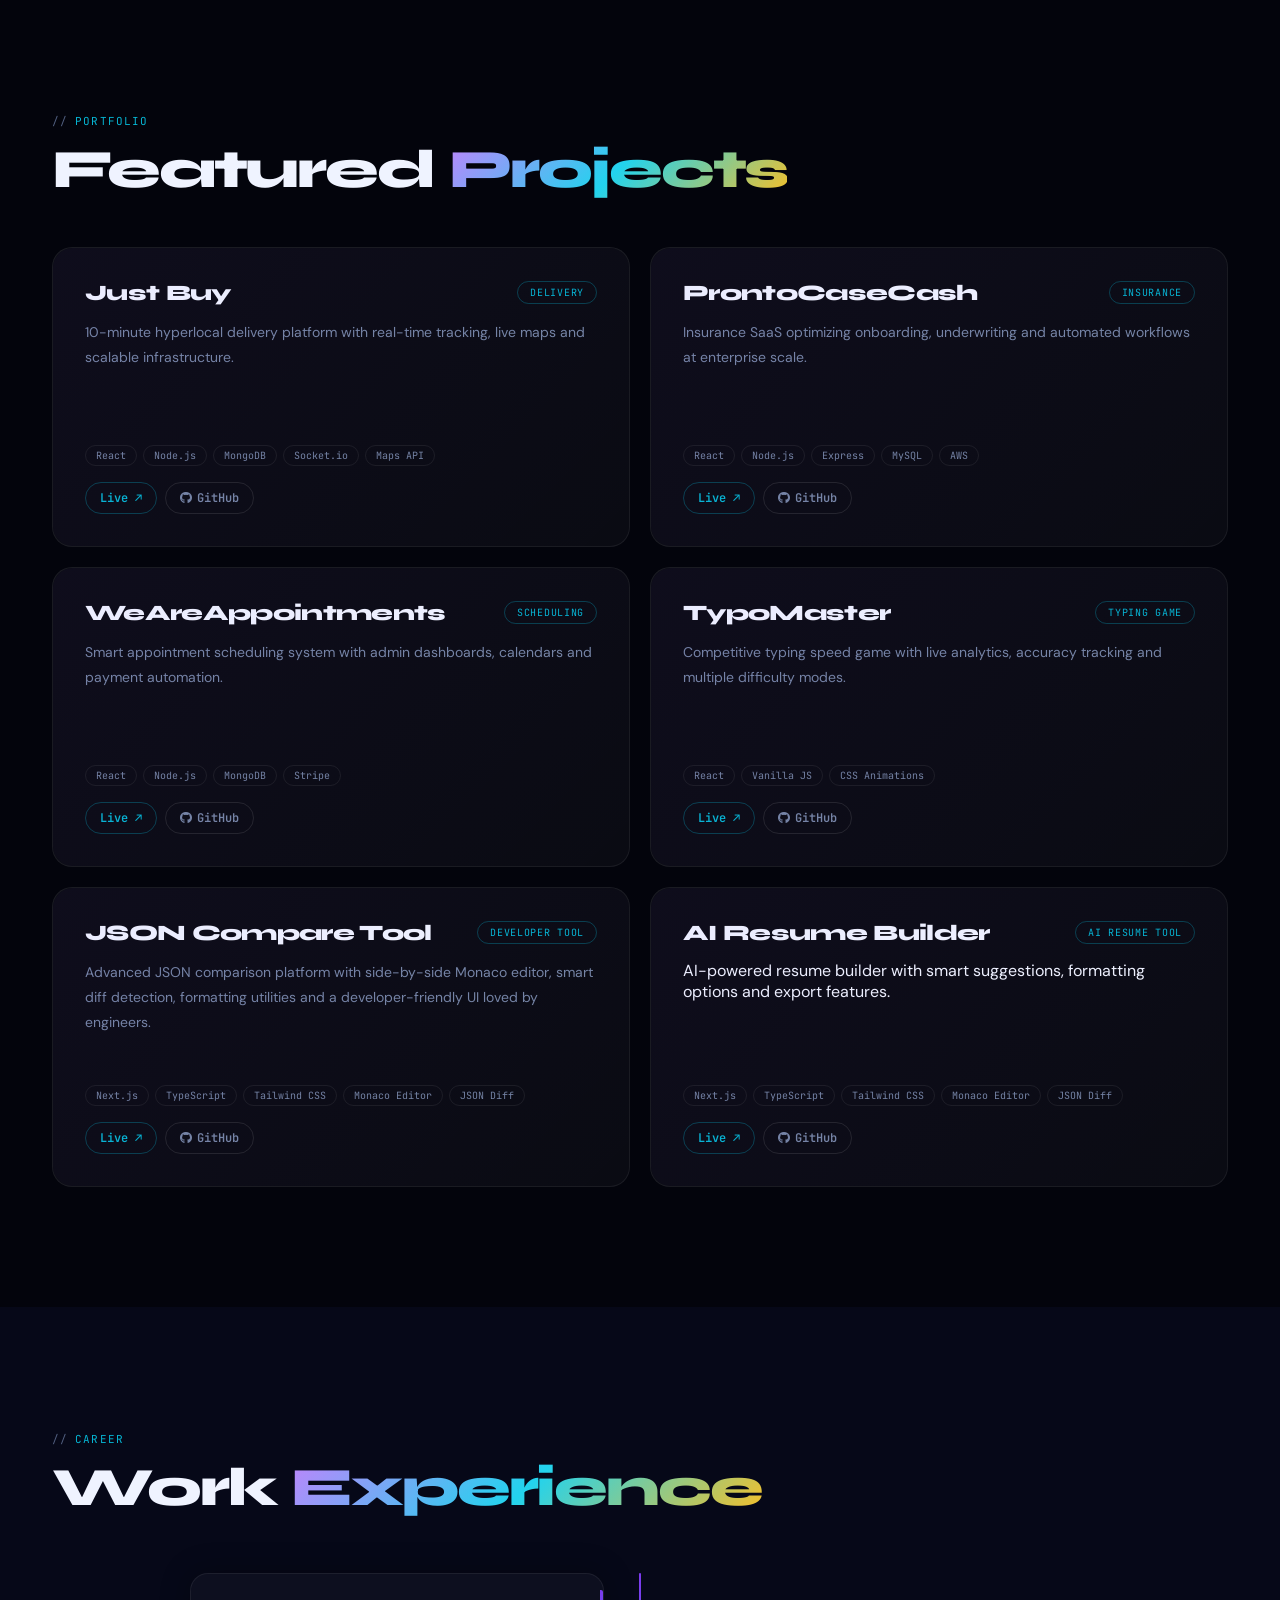
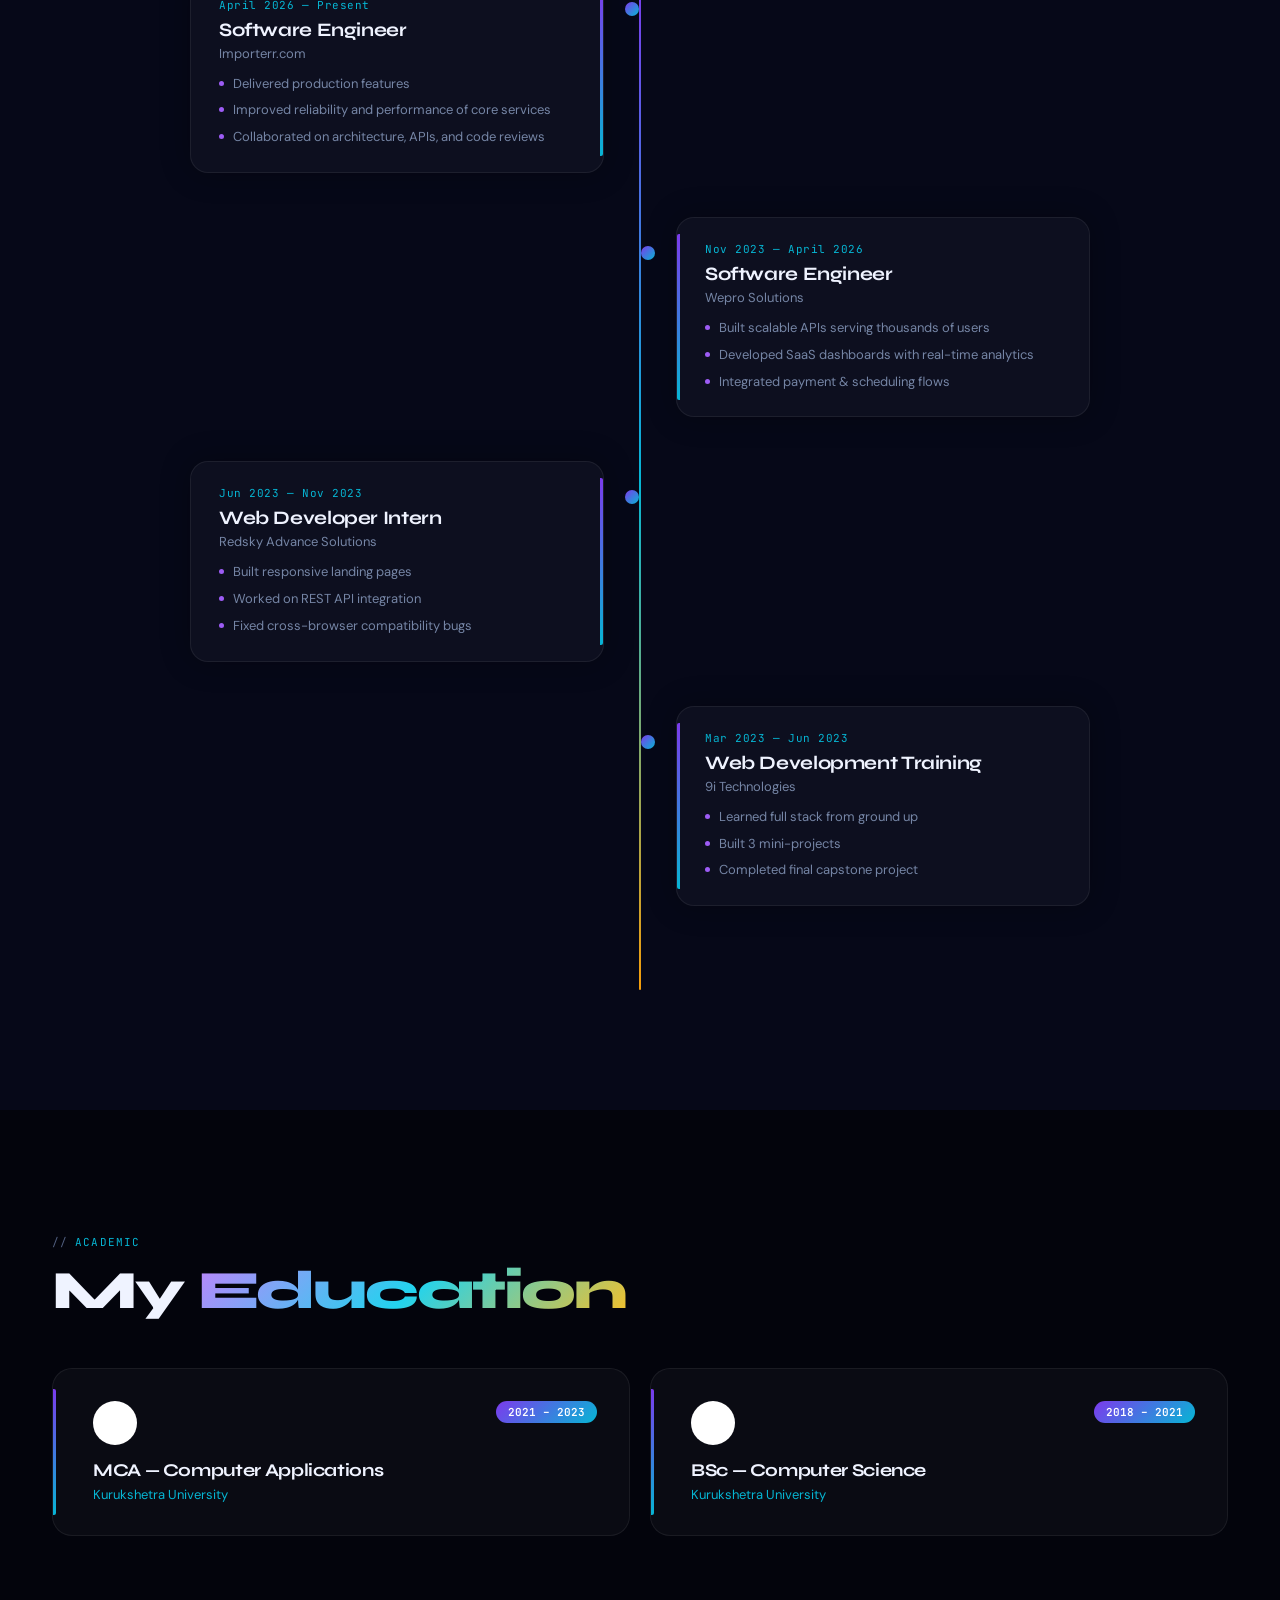
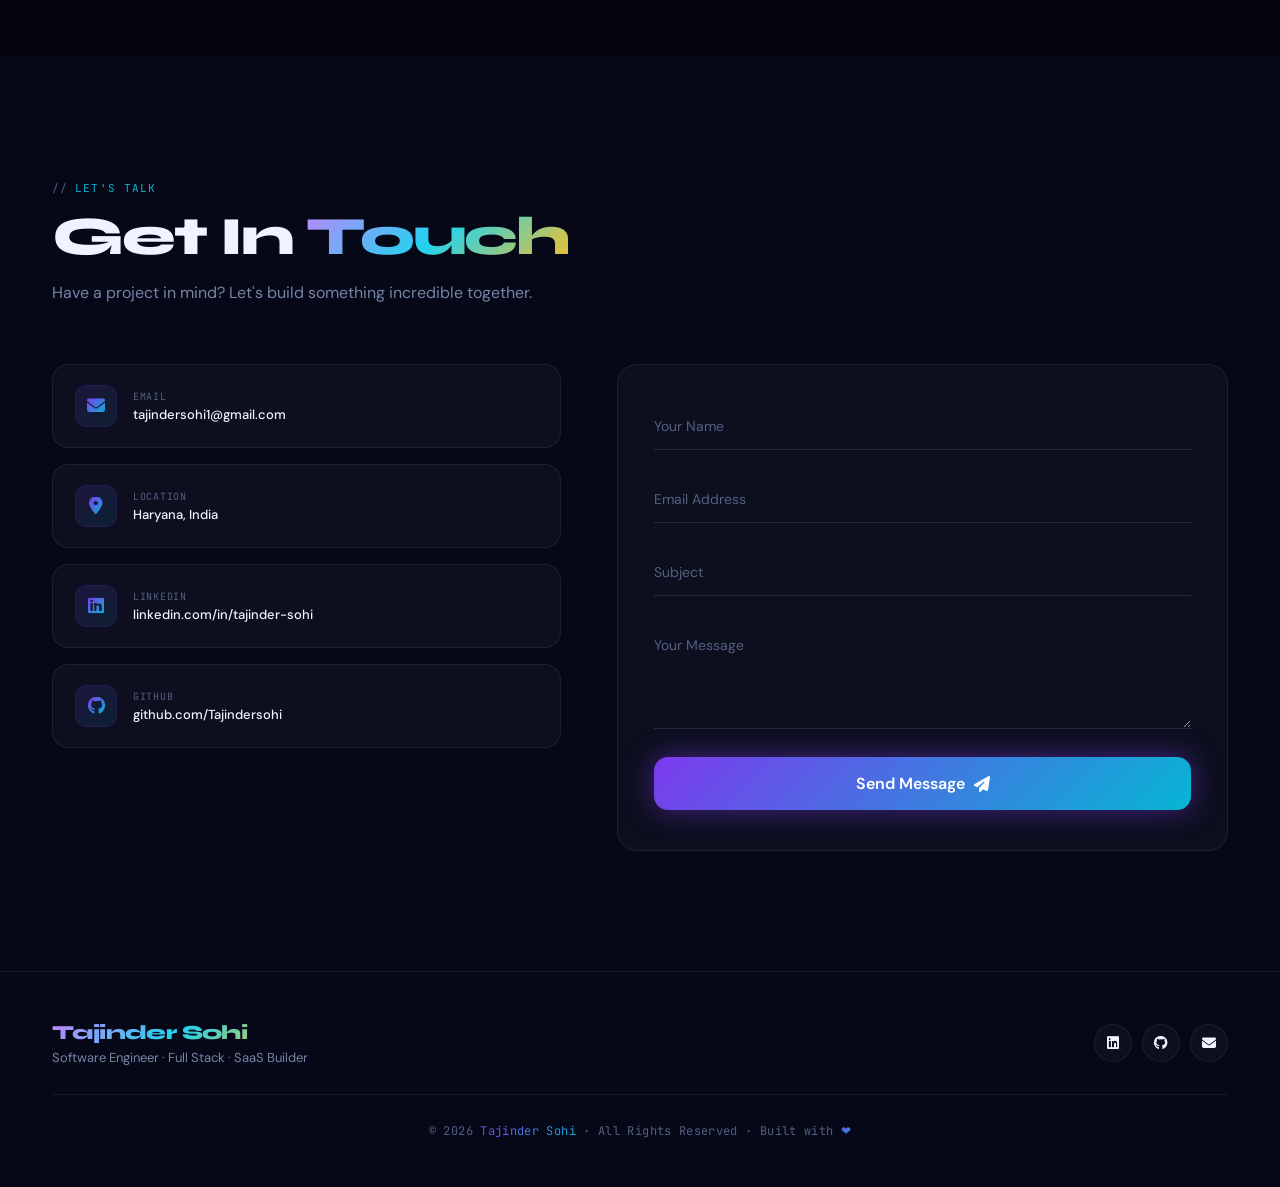
==== commit 1c49a06a: "UPdated" ====
--- a/index.html
+++ b/index.html
@@ -672,9 +672,19 @@
         <a href="https://github.com/Tajindersohi" target="_blank" rel="noopener" class="plink"><i class="fab fa-github"></i> GitHub</a>
       </div>
     </div>
-    <div class="pcard reveal" style="grid-column:1/-1">
+    <div class="pcard reveal">
       <div class="ptop"><div class="pname">JSON Compare Tool</div><div class="ptag">Developer Tool</div></div>
       <div class="pdesc">Advanced JSON comparison platform with side-by-side Monaco editor, smart diff detection, formatting utilities and a developer-friendly UI loved by engineers.</div>
+      <div class="ptechs"><span class="ptech">Next.js</span><span class="ptech">TypeScript</span><span class="ptech">Tailwind CSS</span><span class="ptech">Monaco Editor</span><span class="ptech">JSON Diff</span></div>
+      <div class="plinks">
+        <a href="https://comparejsonfree.netlify.app/" target="_blank" rel="noopener" class="plink live">Live ↗</a>
+        <a href="https://github.com/Tajindersohi" target="_blank" rel="noopener" class="plink"><i class="fab fa-github"></i> GitHub</a>
+      </div>
+    </div>
+    <div class="pcard reveal">
+      <div class="ptop"><div class="pname">AI Resume Builder</div><div class="ptag">AI Resume Tool</div></div>
+          AI-powered resume builder with smart suggestions, formatting options and export features.
+      <div class="pdesc"></div>
       <div class="ptechs"><span class="ptech">Next.js</span><span class="ptech">TypeScript</span><span class="ptech">Tailwind CSS</span><span class="ptech">Monaco Editor</span><span class="ptech">JSON Diff</span></div>
       <div class="plinks">
         <a href="https://comparejsonfree.netlify.app/" target="_blank" rel="noopener" class="plink live">Live ↗</a>
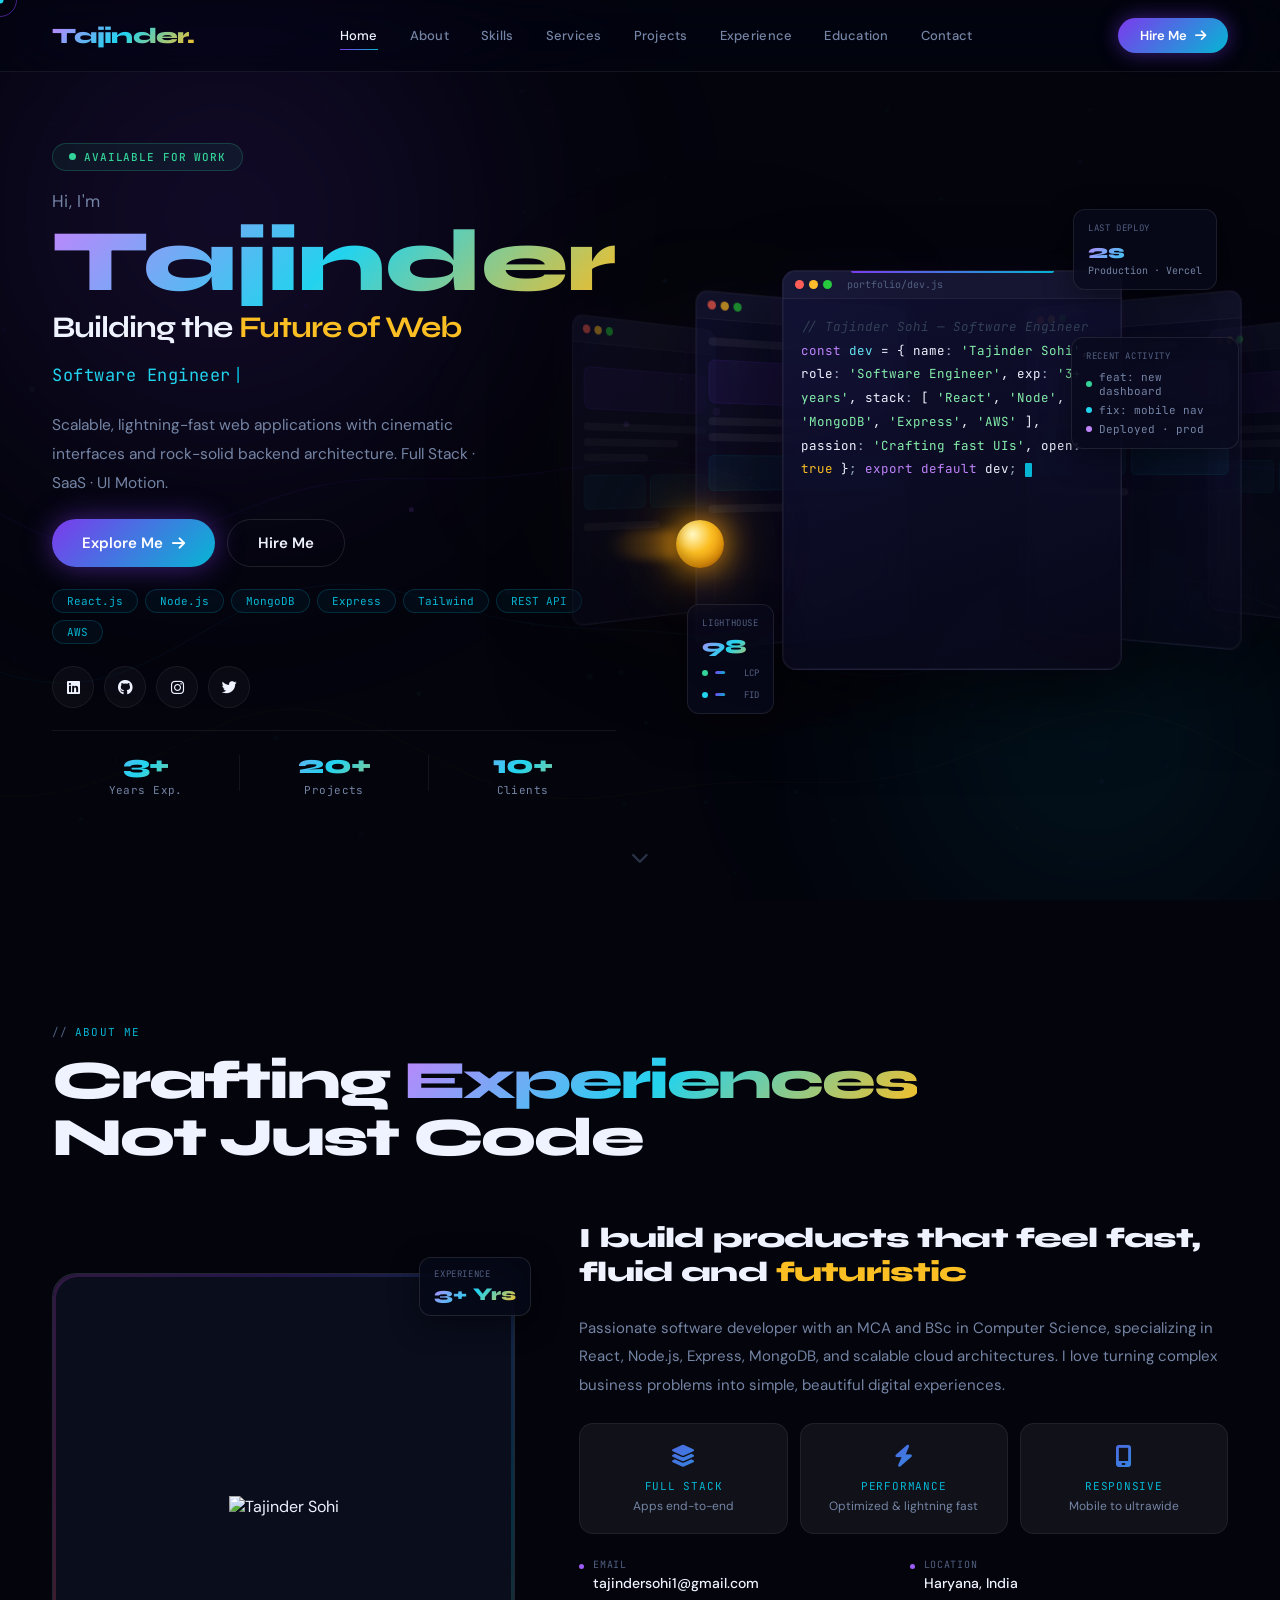
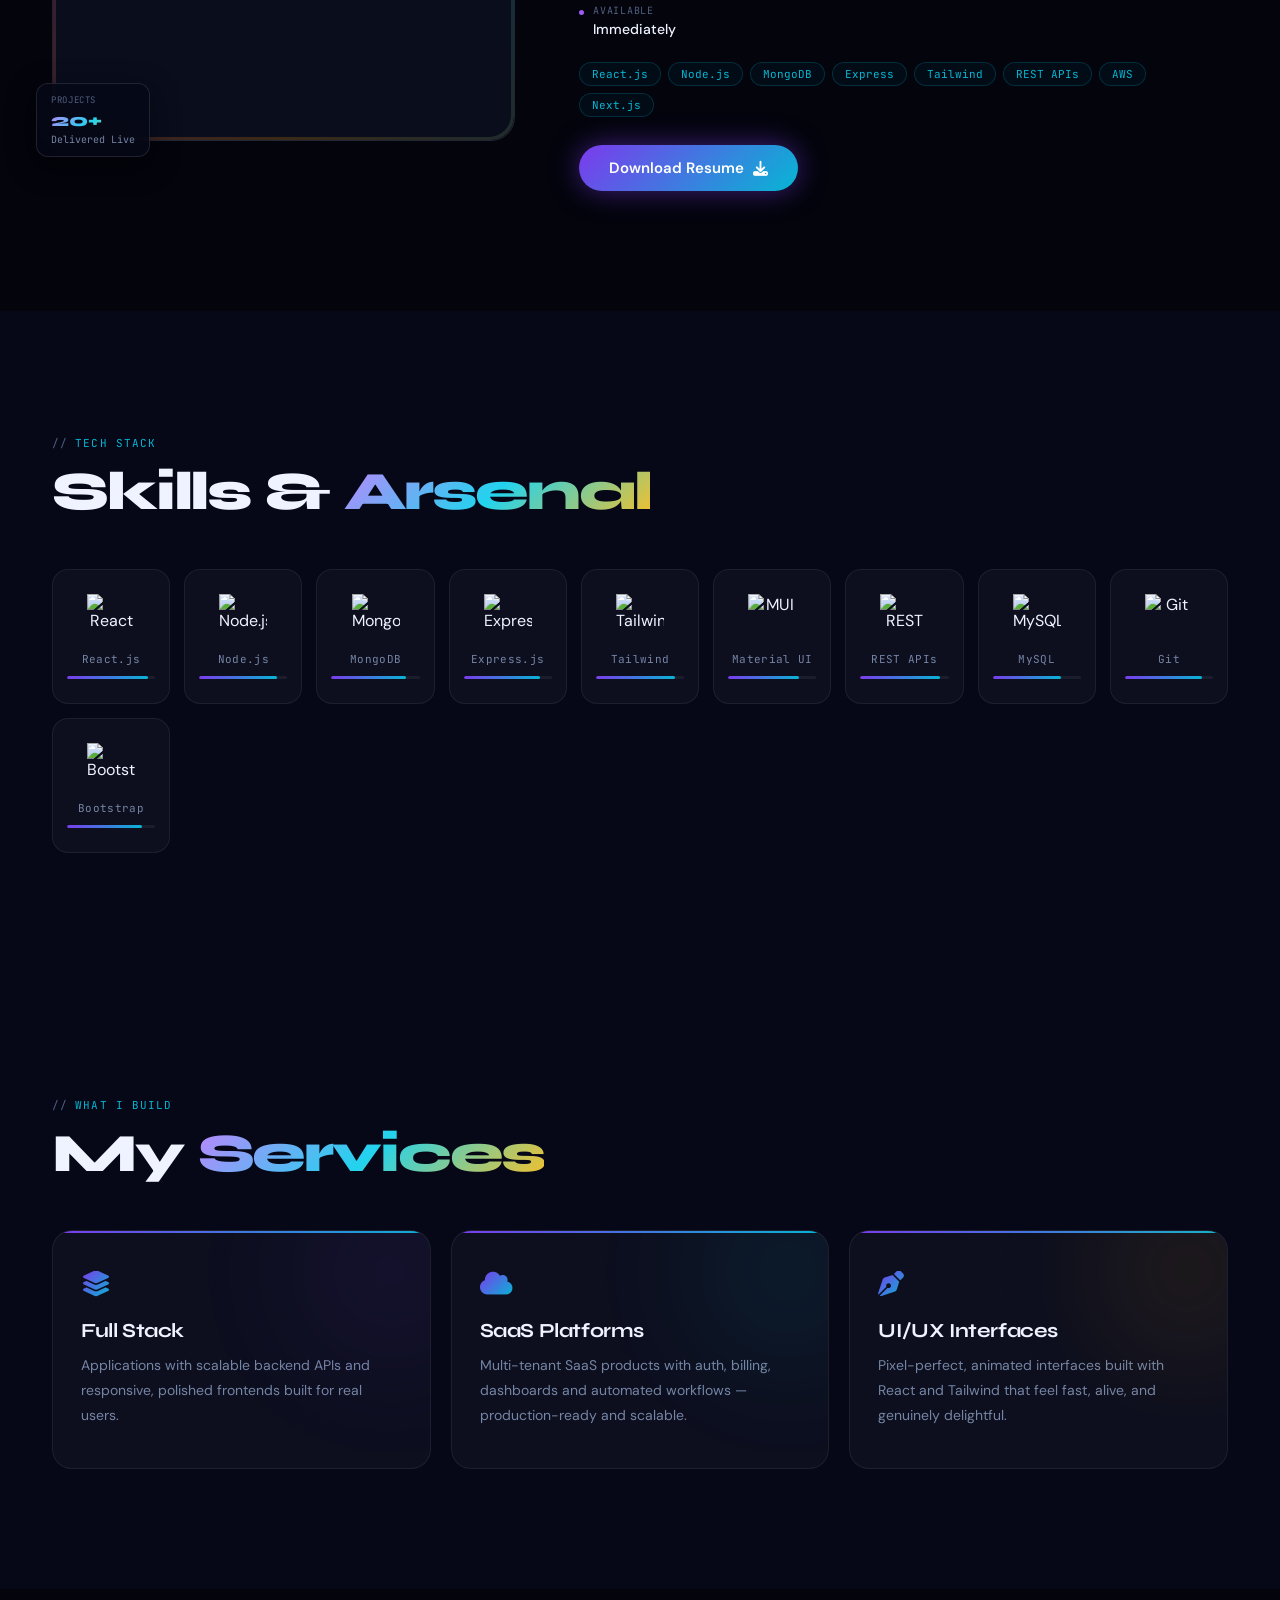
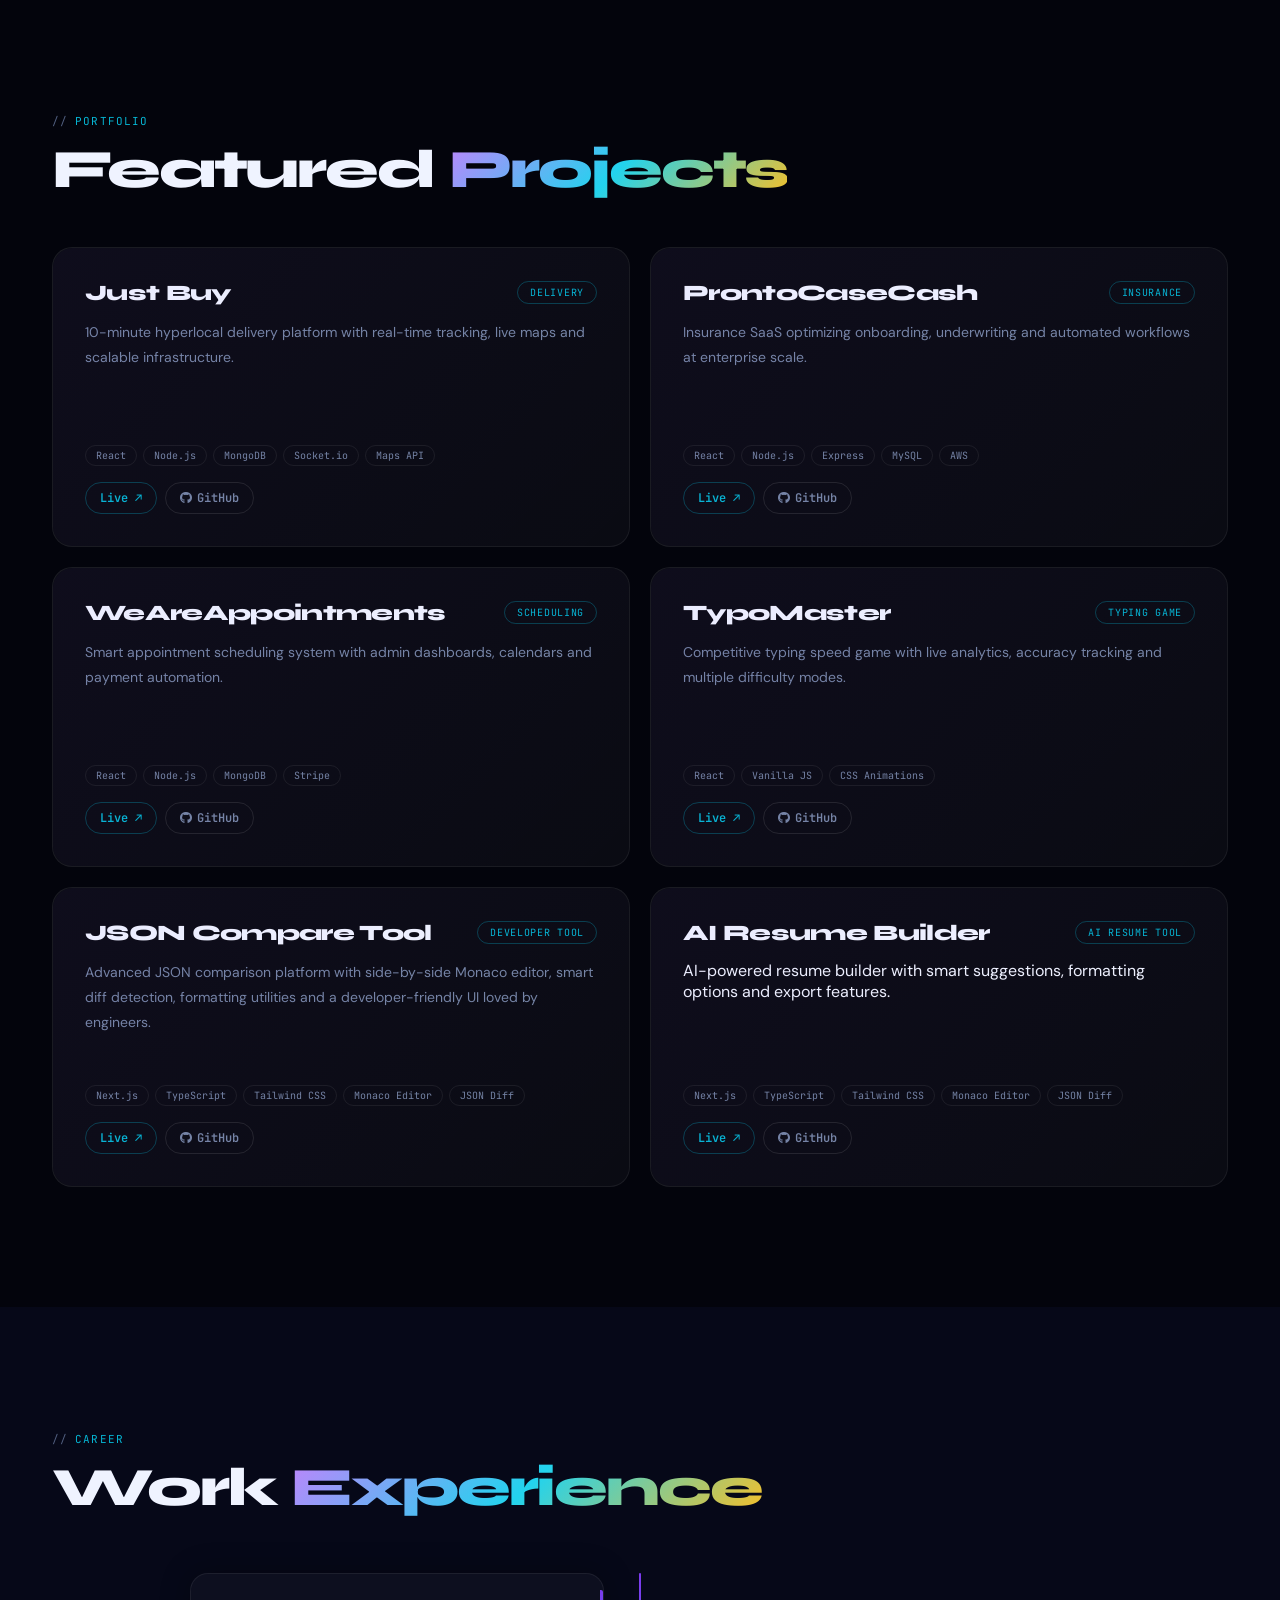
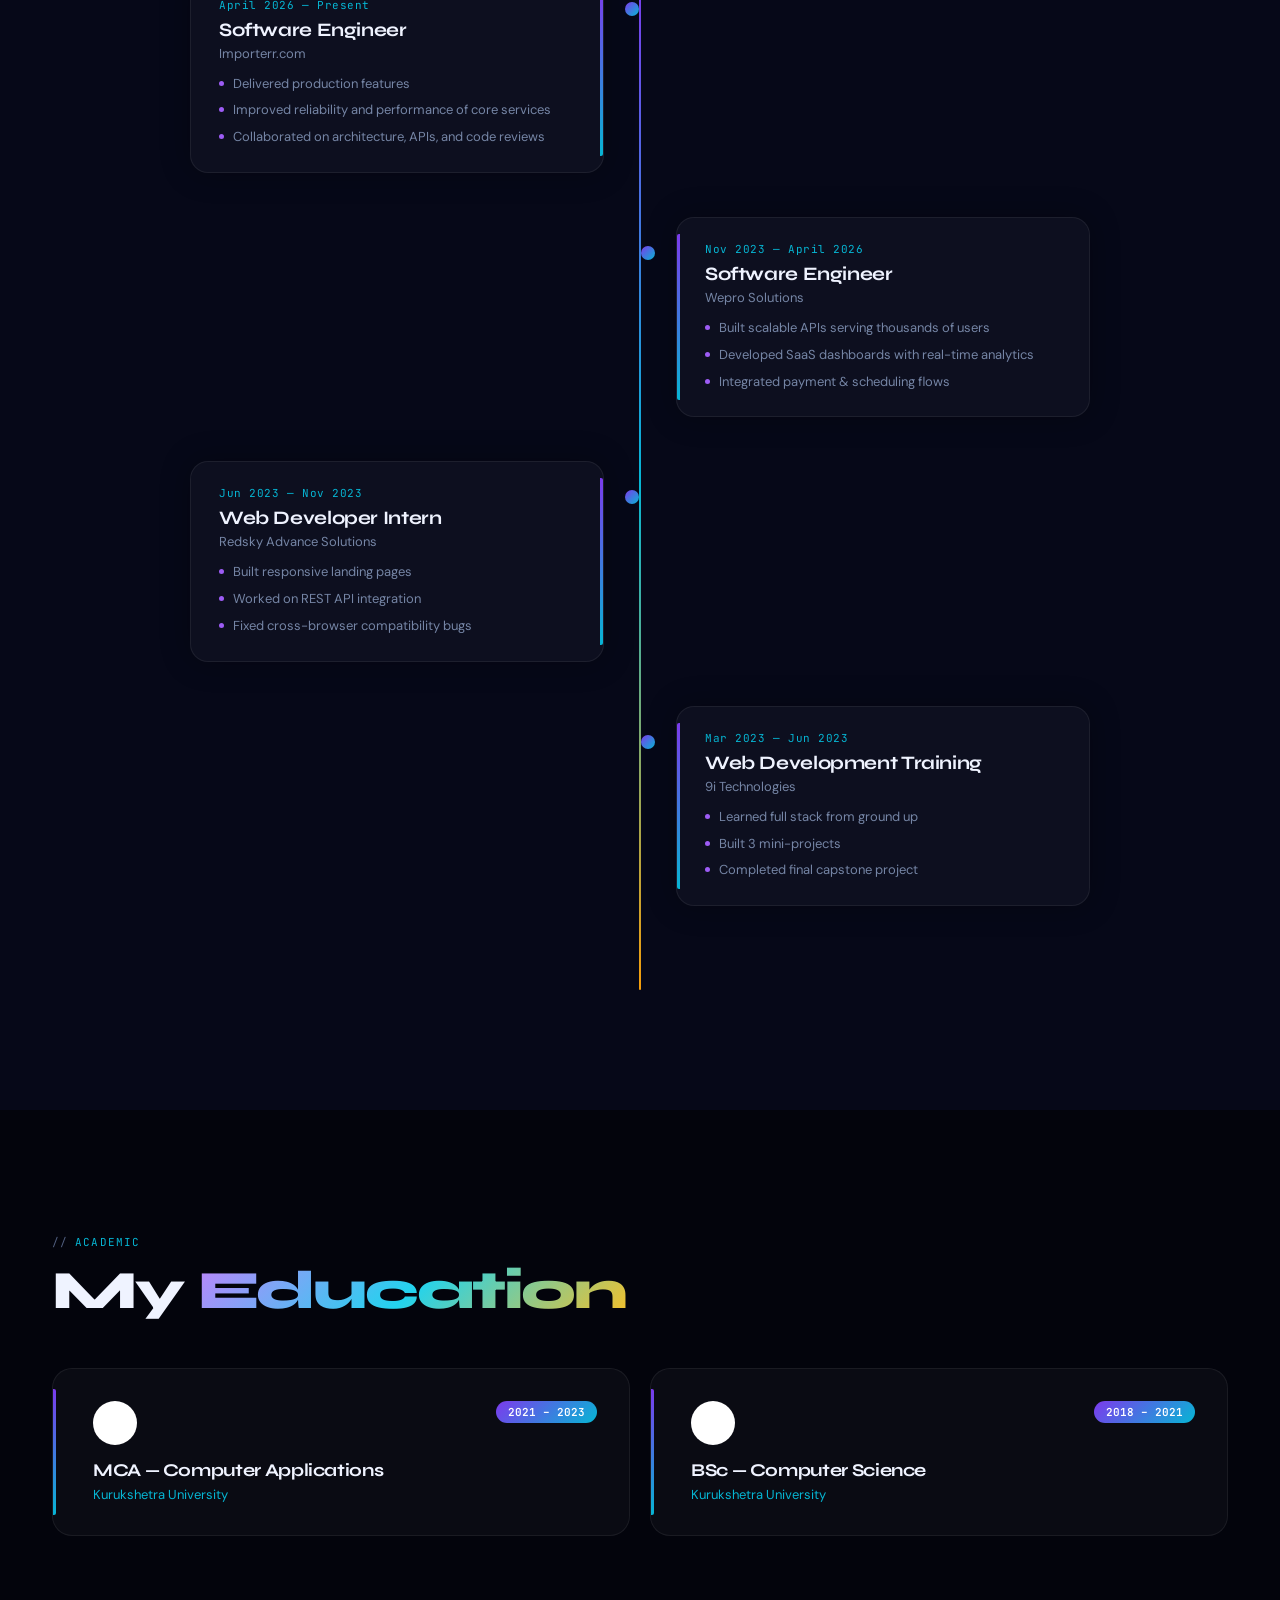
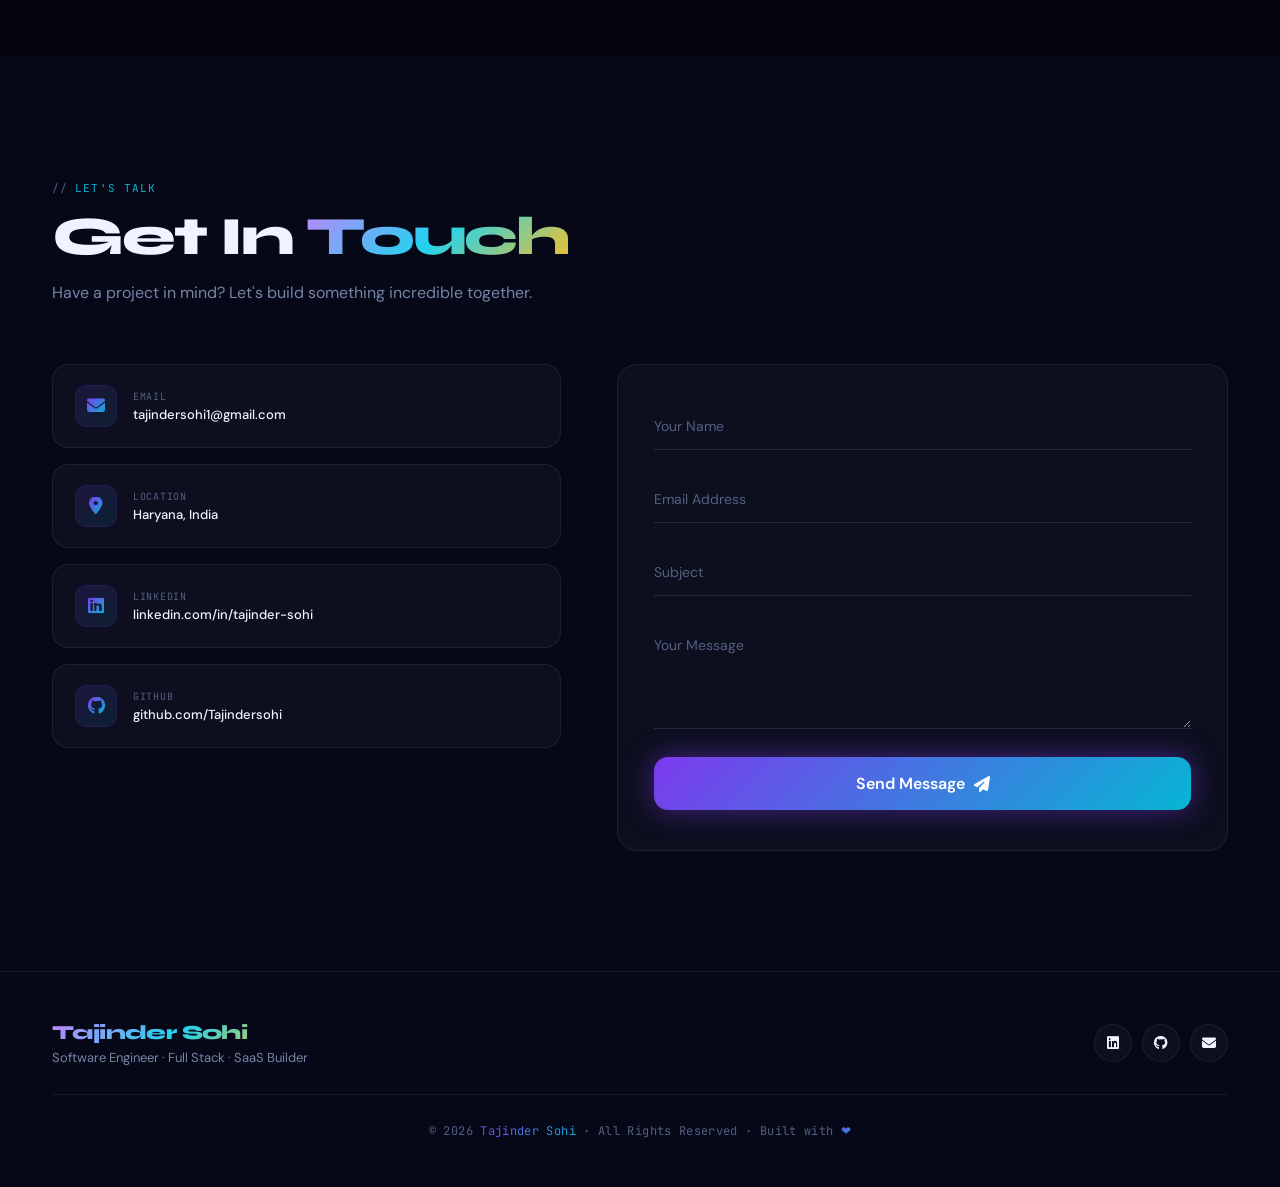
==== commit 5499830b: "Updated" ====
--- a/index.html
+++ b/index.html
@@ -687,7 +687,7 @@
       <div class="pdesc"></div>
       <div class="ptechs"><span class="ptech">Next.js</span><span class="ptech">TypeScript</span><span class="ptech">Tailwind CSS</span><span class="ptech">Monaco Editor</span><span class="ptech">JSON Diff</span></div>
       <div class="plinks">
-        <a href="https://comparejsonfree.netlify.app/" target="_blank" rel="noopener" class="plink live">Live ↗</a>
+        <a href="https://ai-resume-builder-teji.vercel.app/" target="_blank" rel="noopener" class="plink live">Live ↗</a>
         <a href="https://github.com/Tajindersohi" target="_blank" rel="noopener" class="plink"><i class="fab fa-github"></i> GitHub</a>
       </div>
     </div>
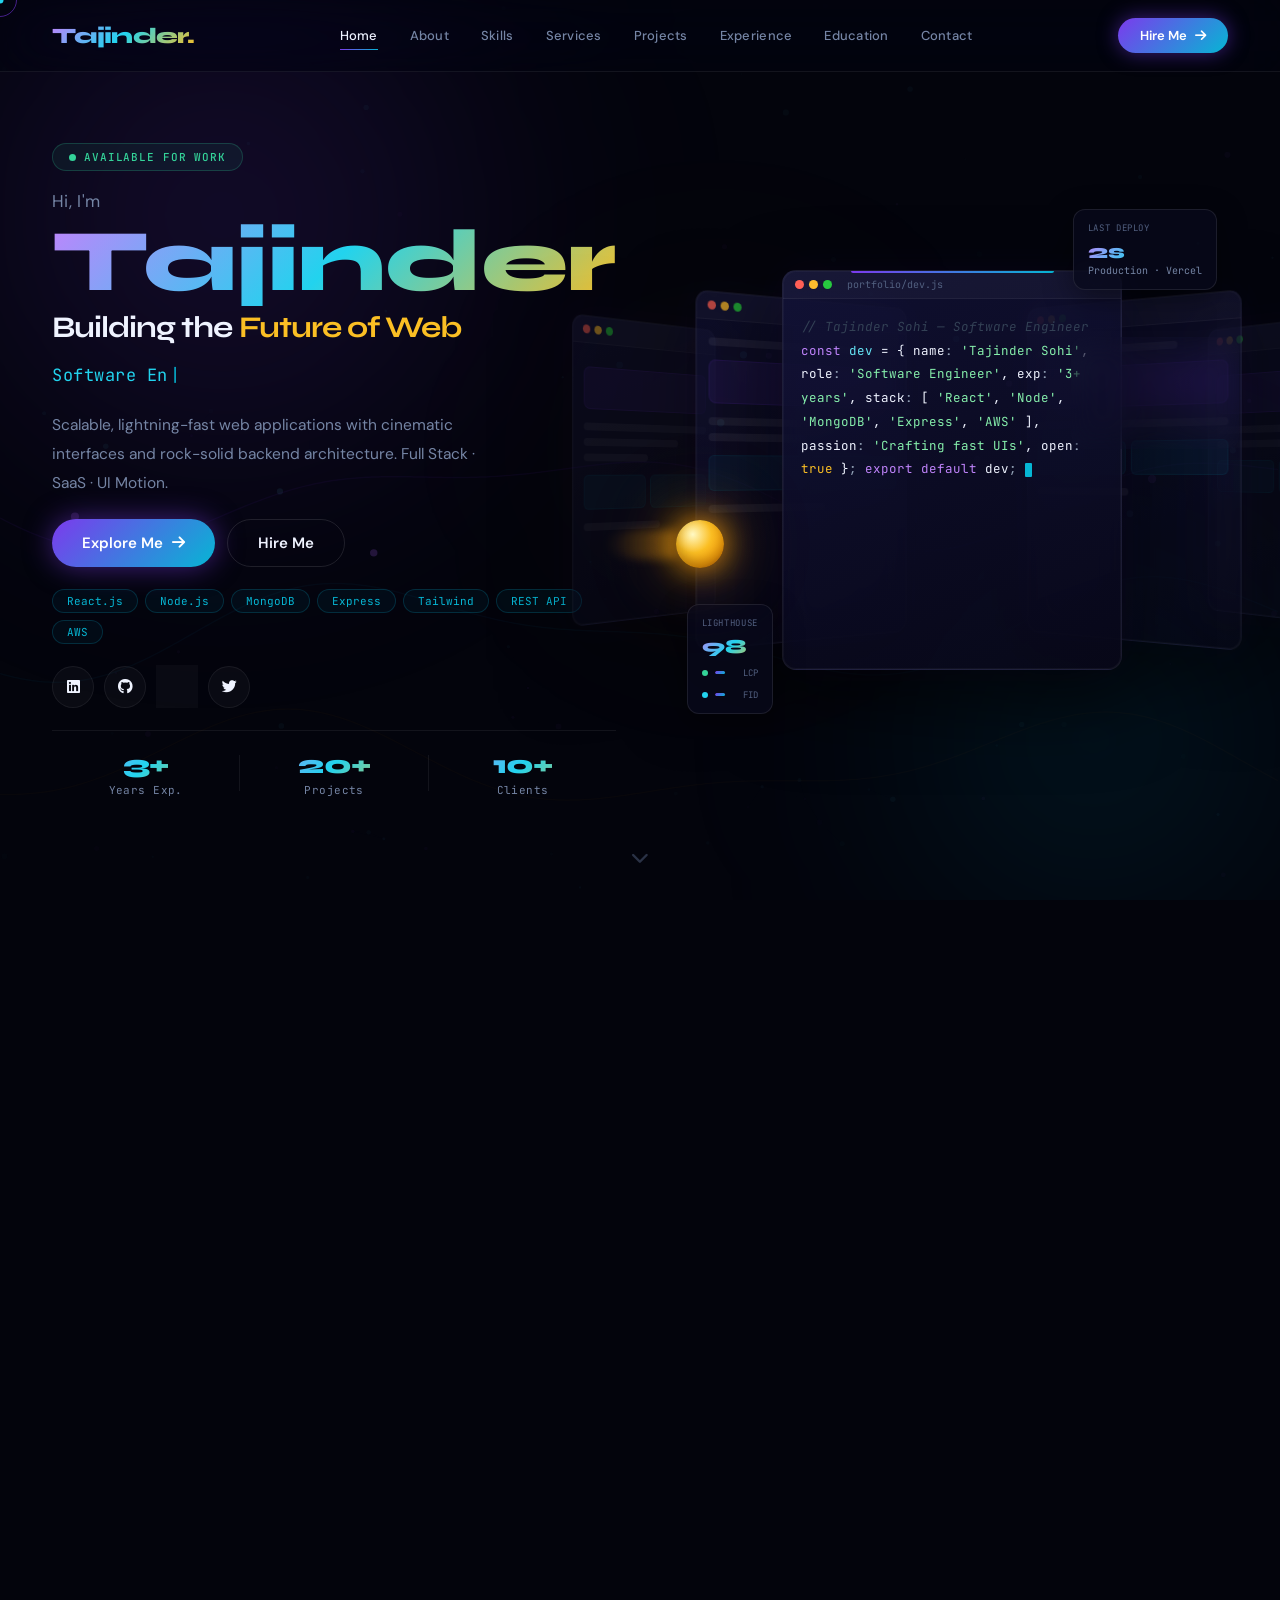
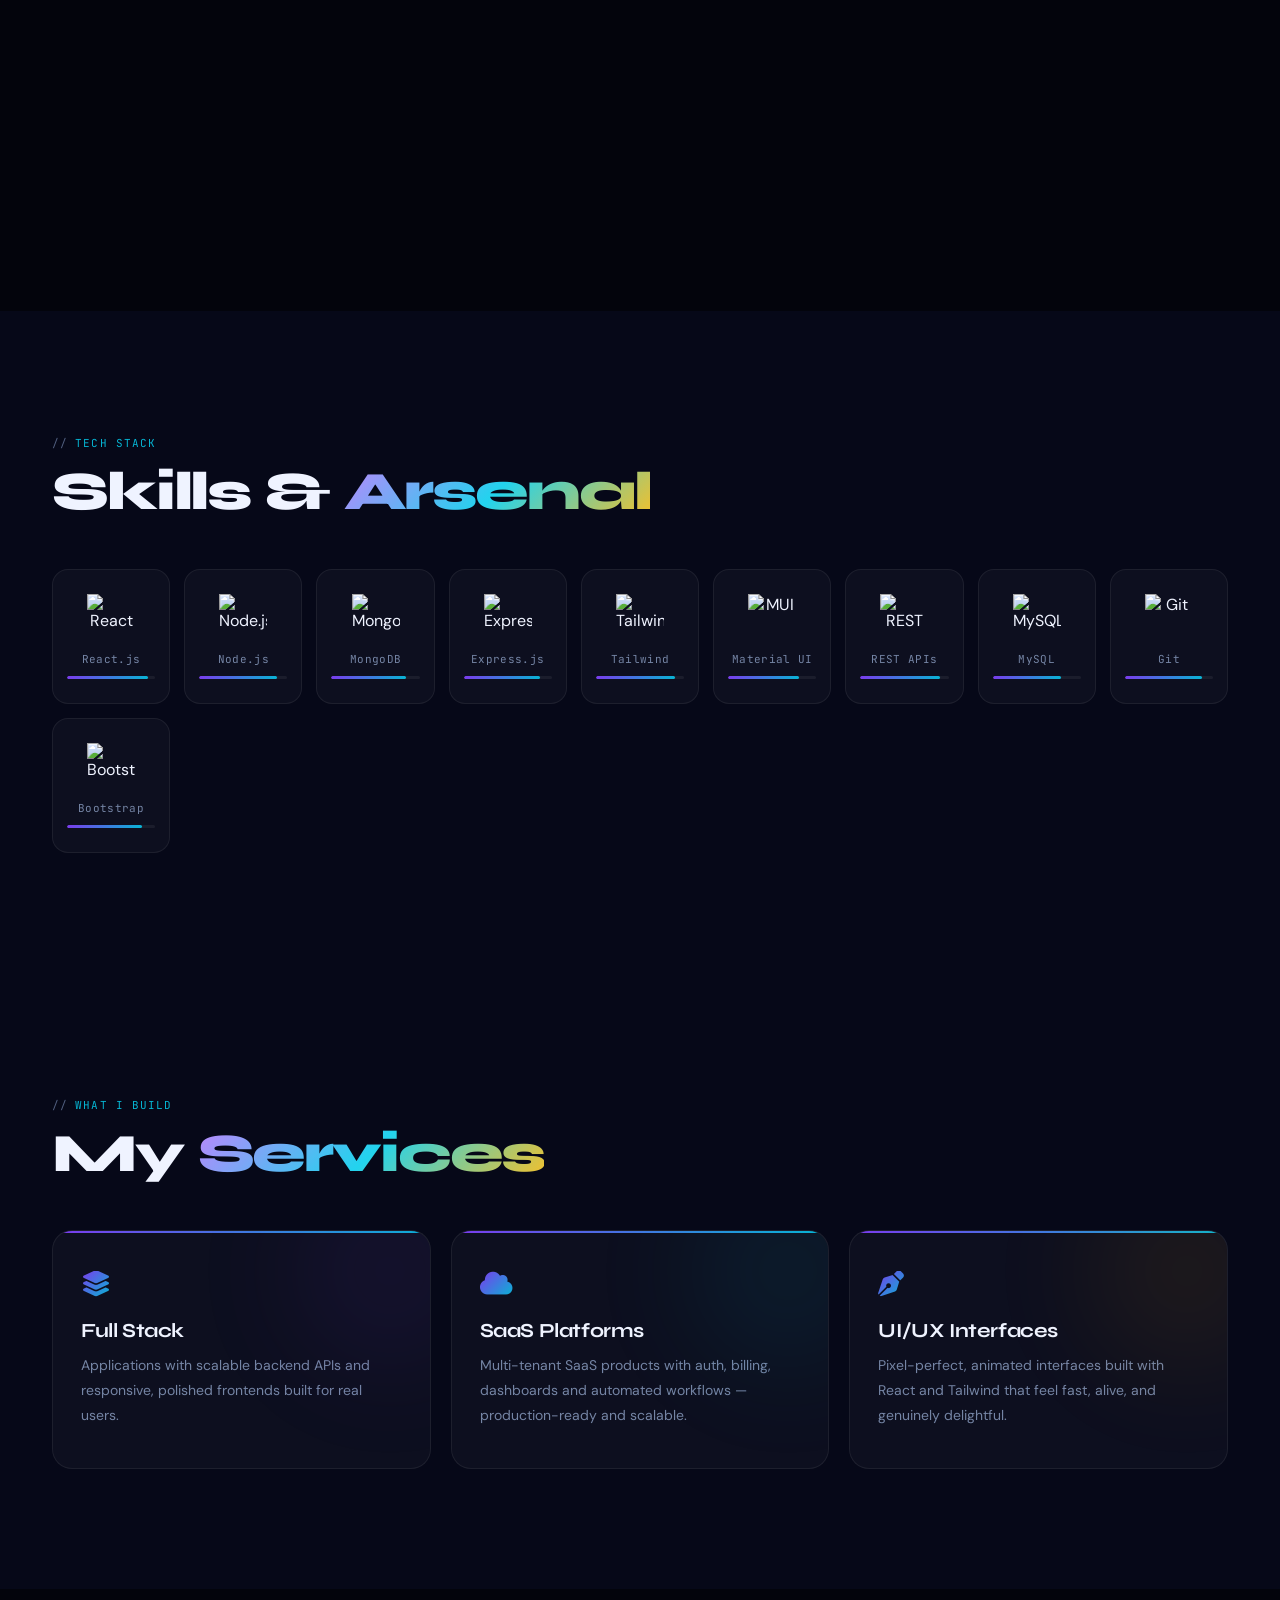
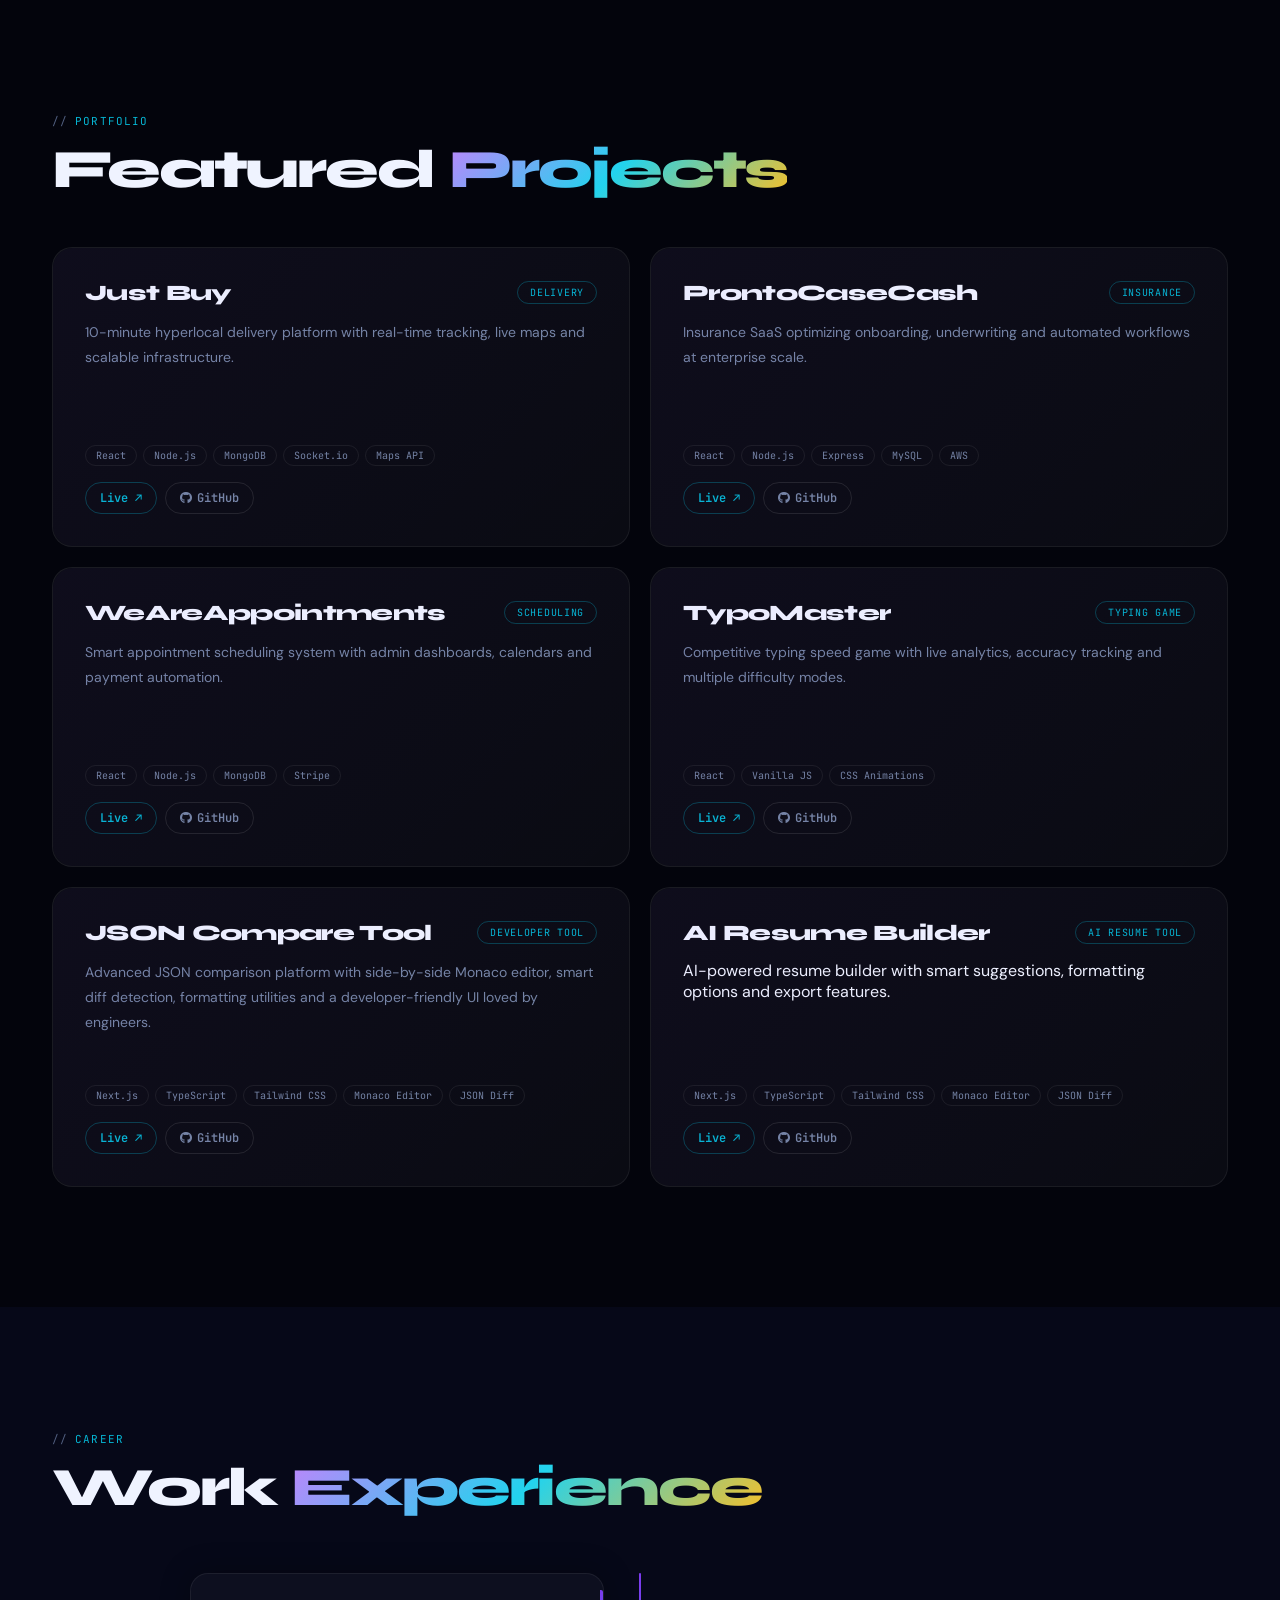
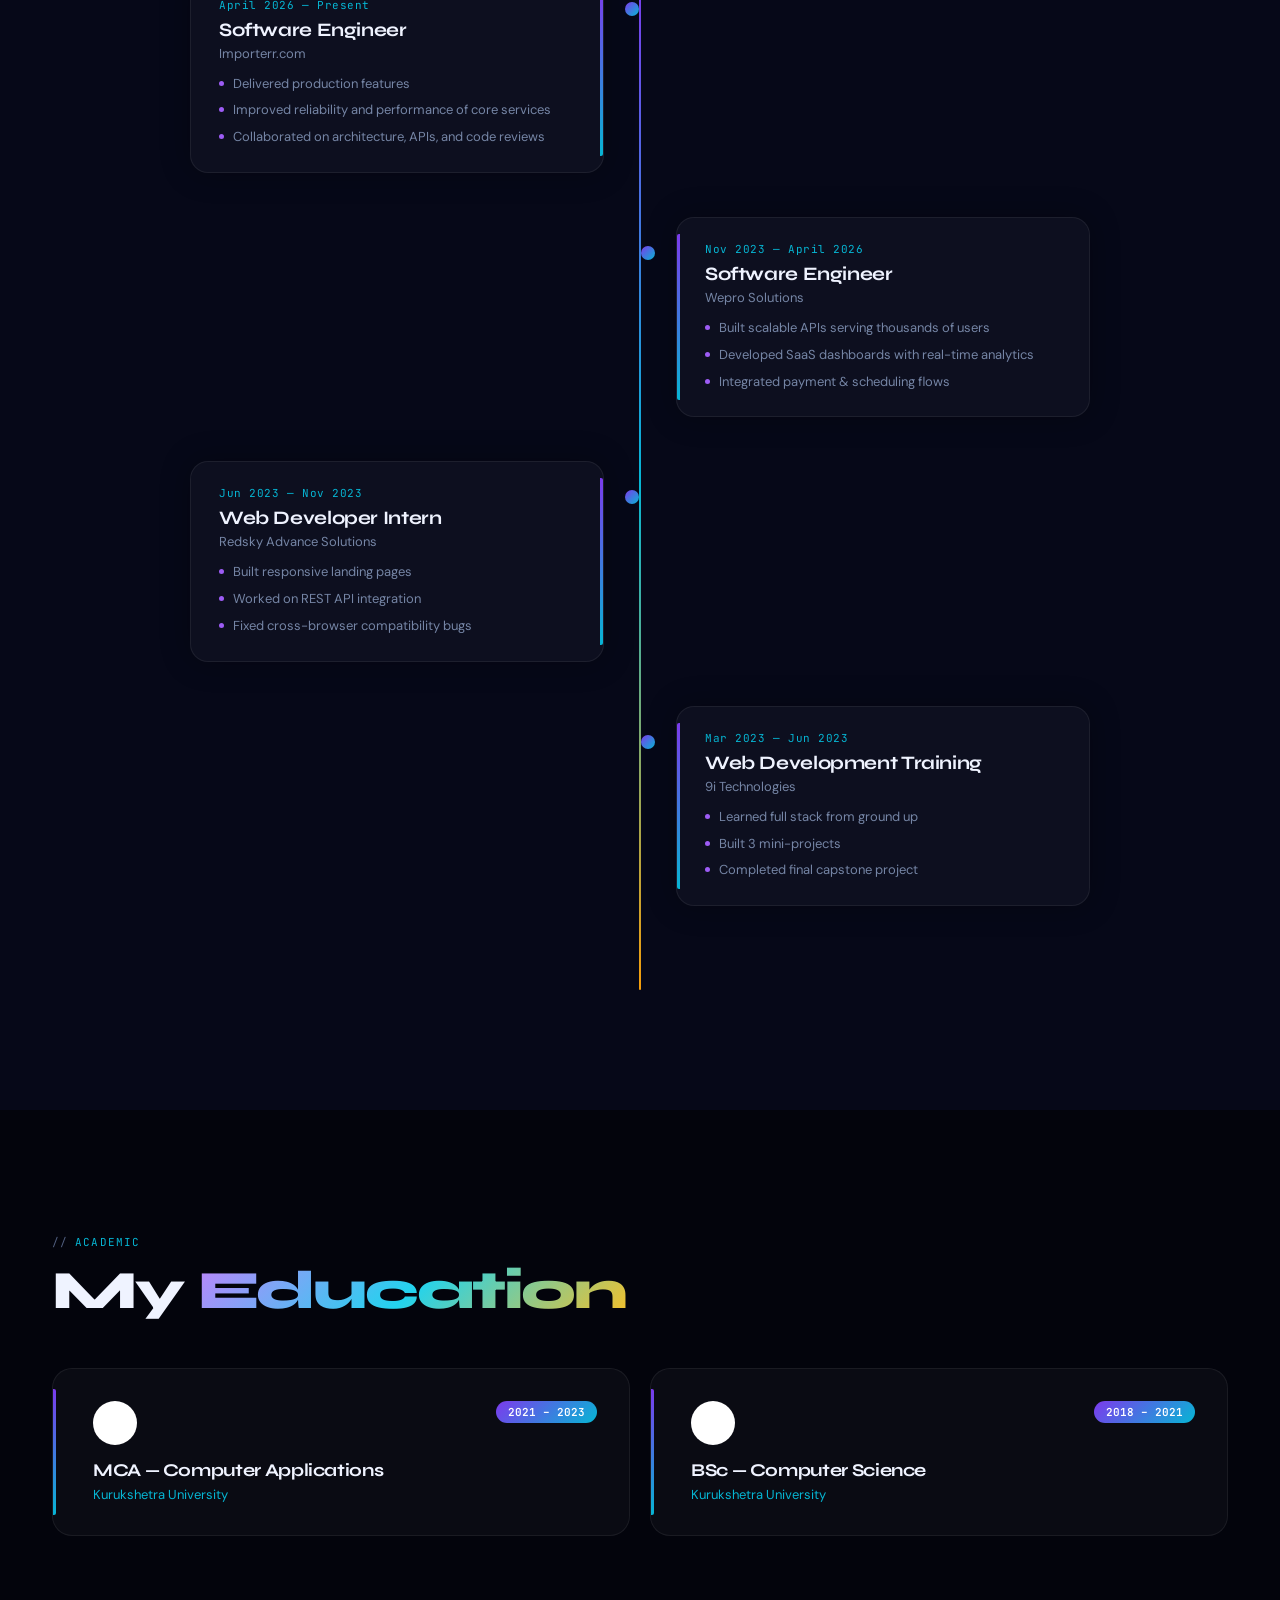
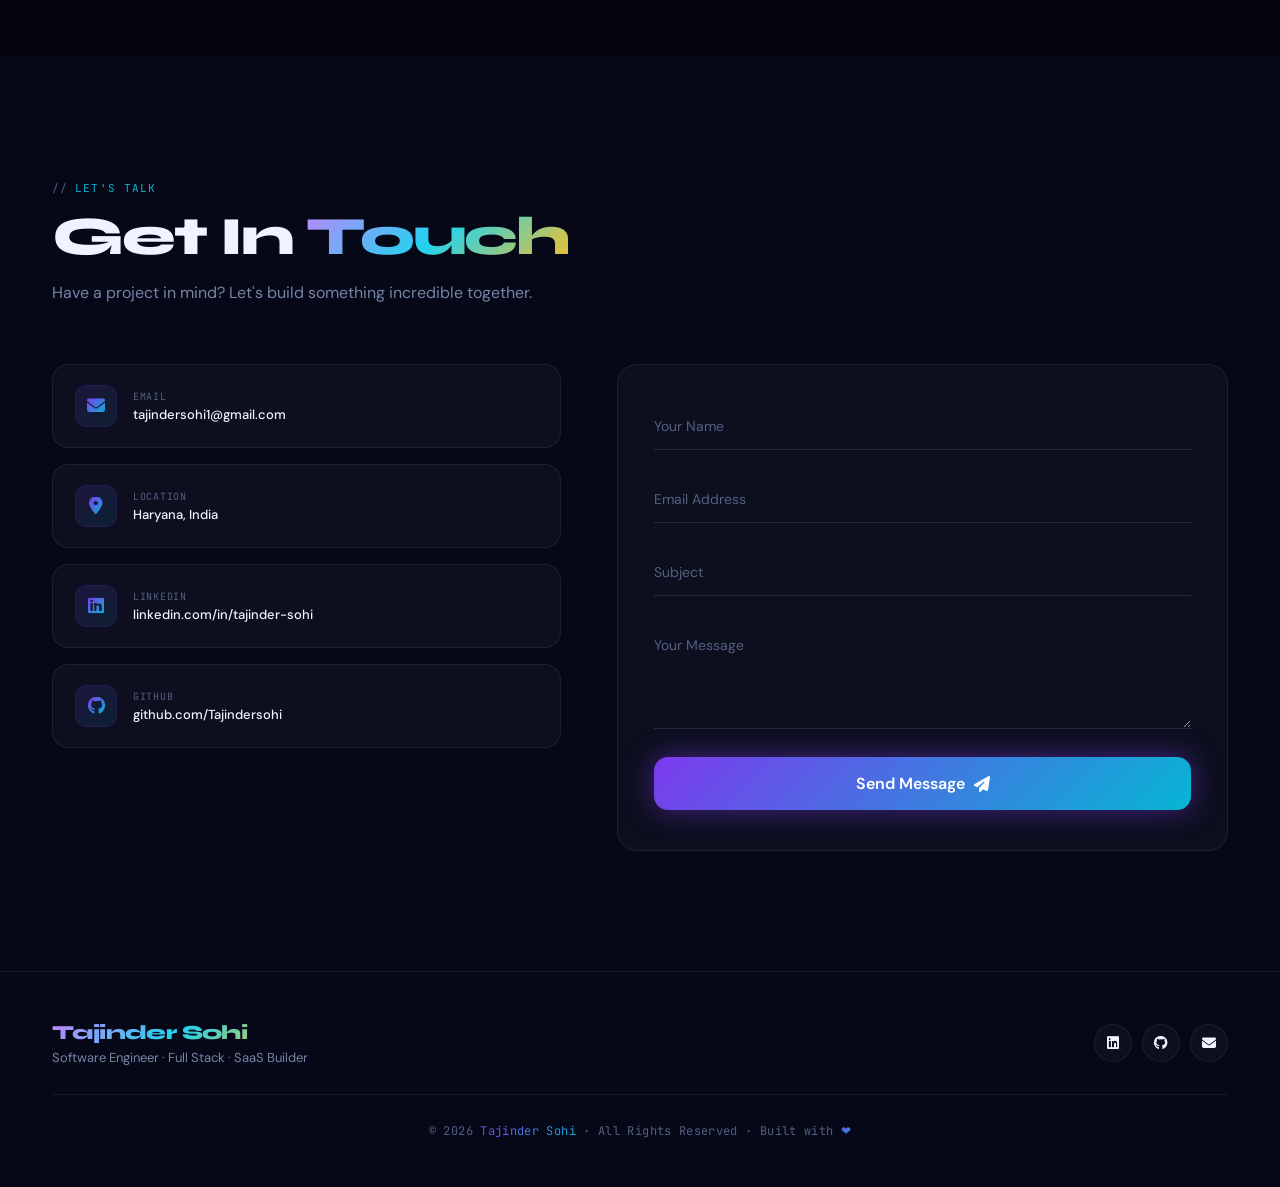
==== commit 3f68c97d: "Updated" ====
--- a/index.html
+++ b/index.html
@@ -8,7 +8,7 @@
 <link rel="stylesheet" href="https://cdnjs.cloudflare.com/ajax/libs/font-awesome/6.5.0/css/all.min.css"/>
 <style>
 :root{
-  --bg:#03040c;--bg2:#060818;--bg3:#090d1c;
+  --bg:#03040c;--bg2:#060818;--bg3:'transparent';
   --surface:rgba(255,255,255,.03);--surface2:rgba(255,255,255,.055);
   --border:rgba(255,255,255,.065);--border2:rgba(255,255,255,.11);
   --v:#7c3aed;--v2:#9d5cf5;--v3:#c084fc;
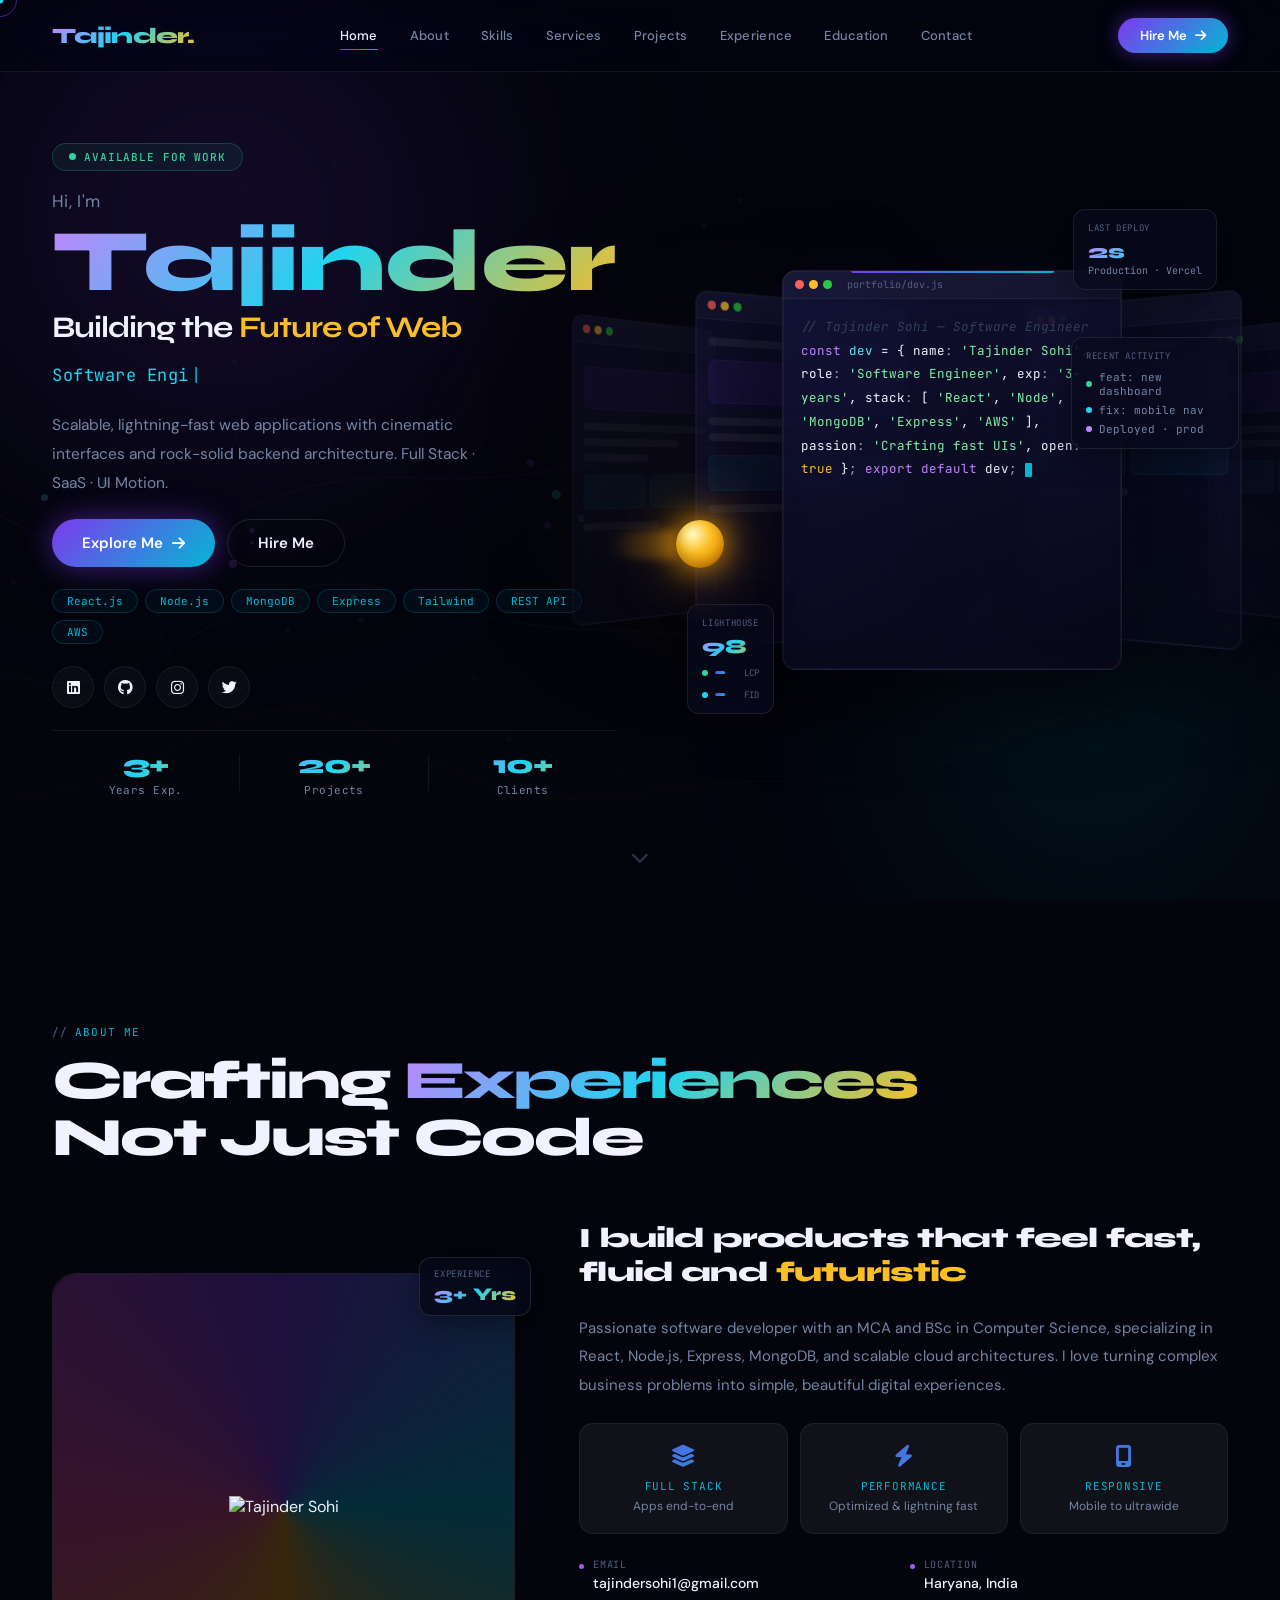
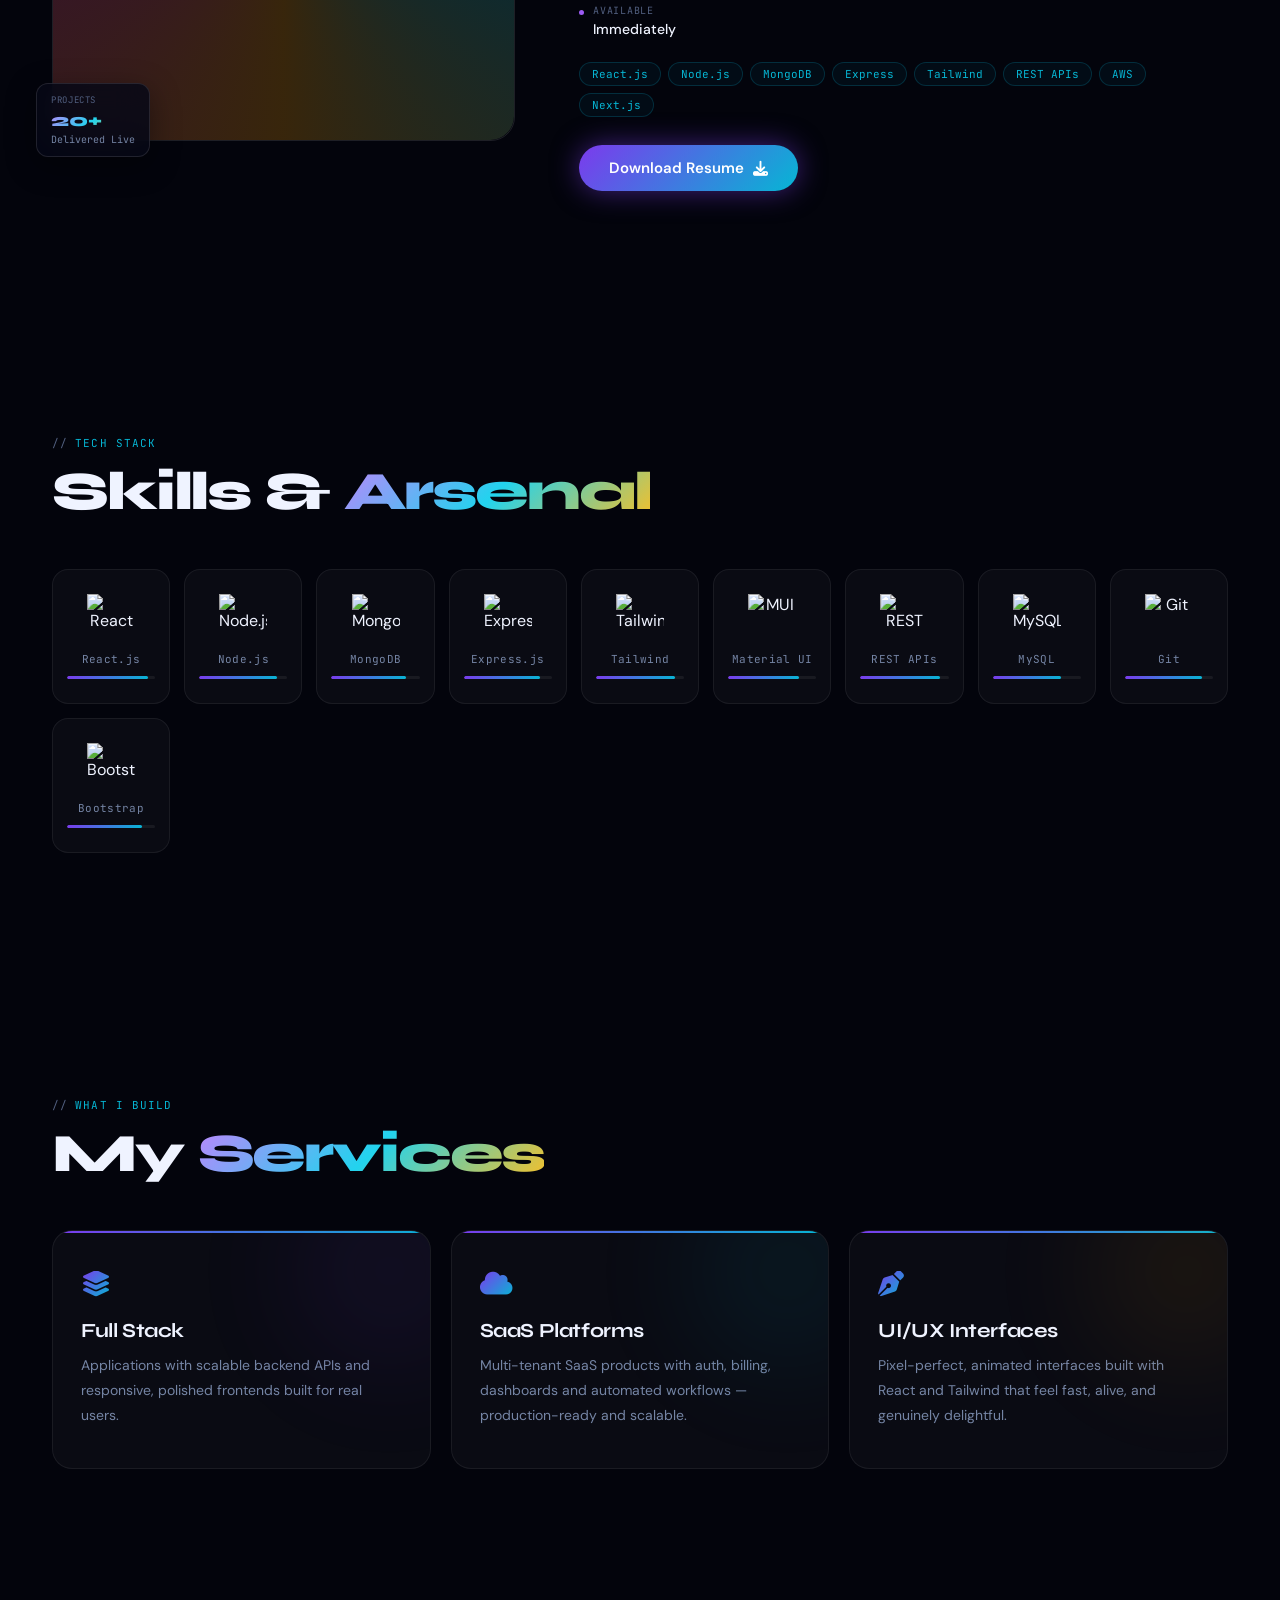
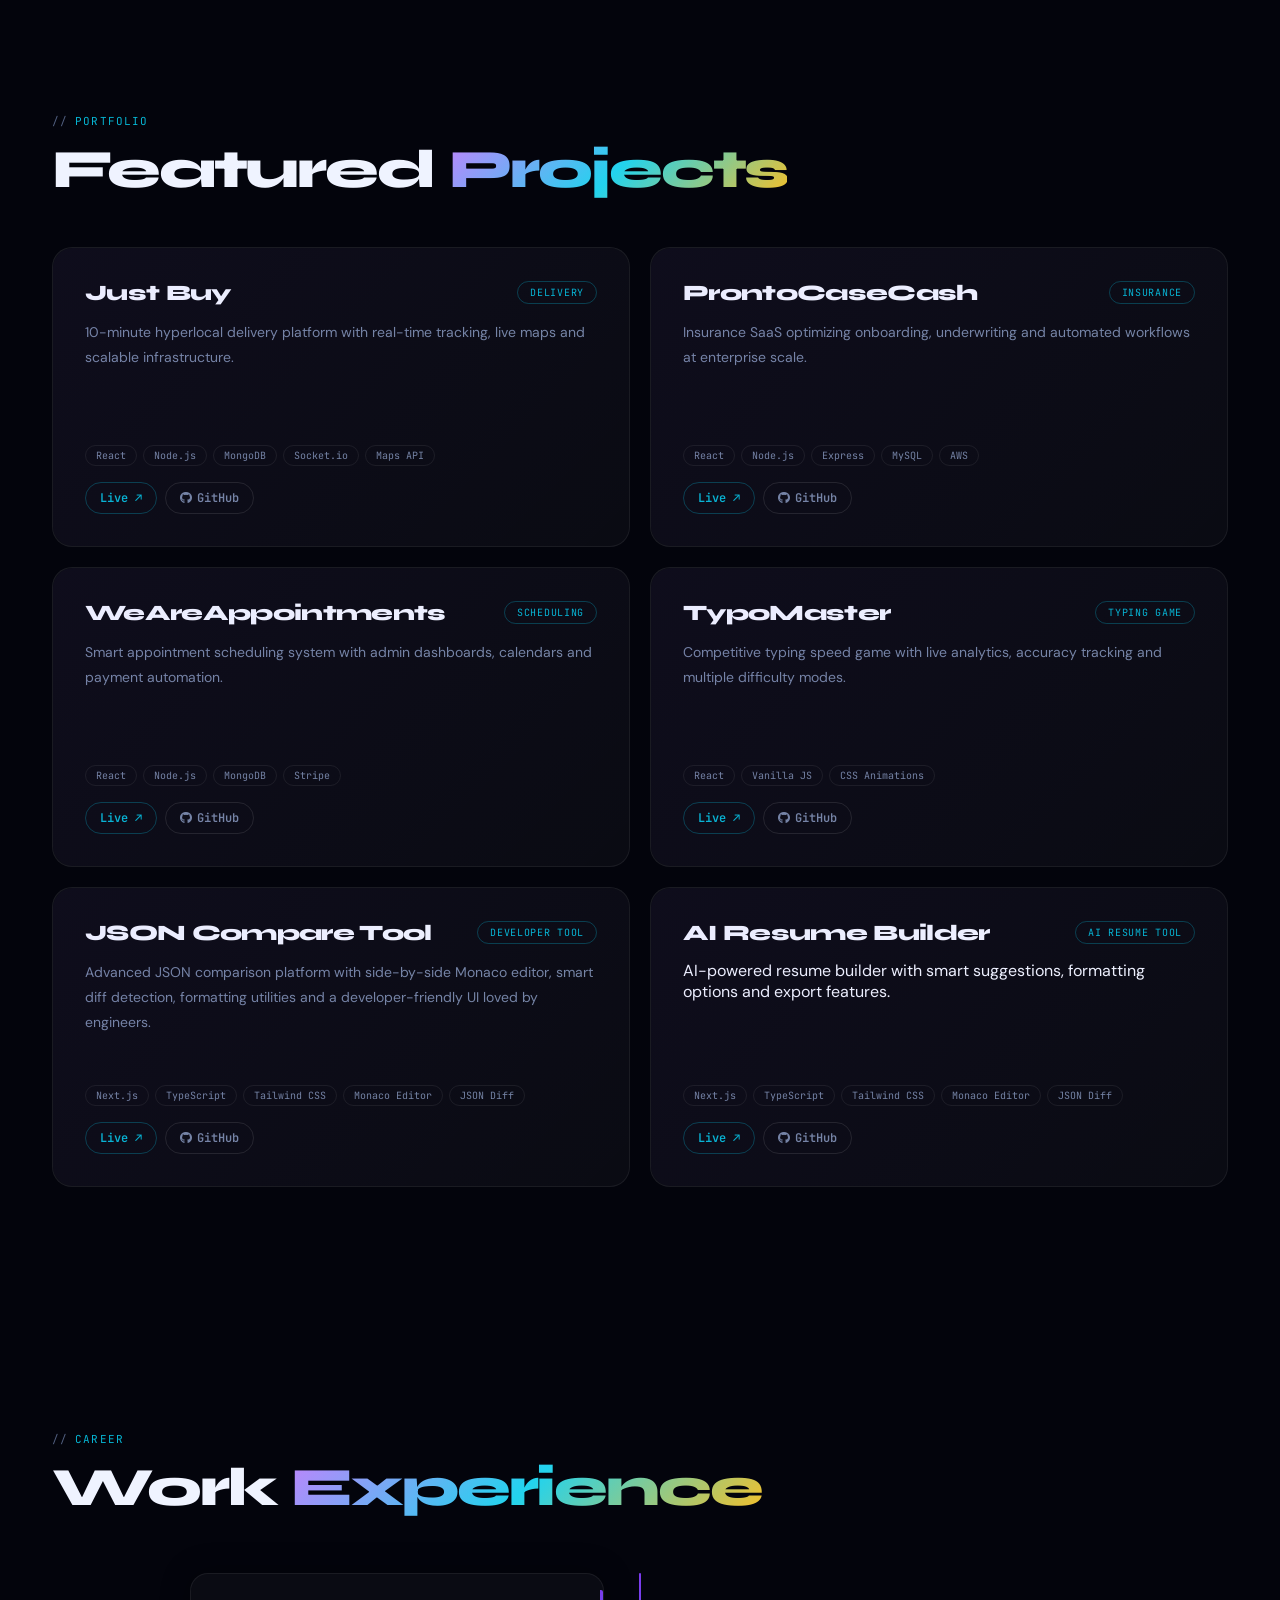
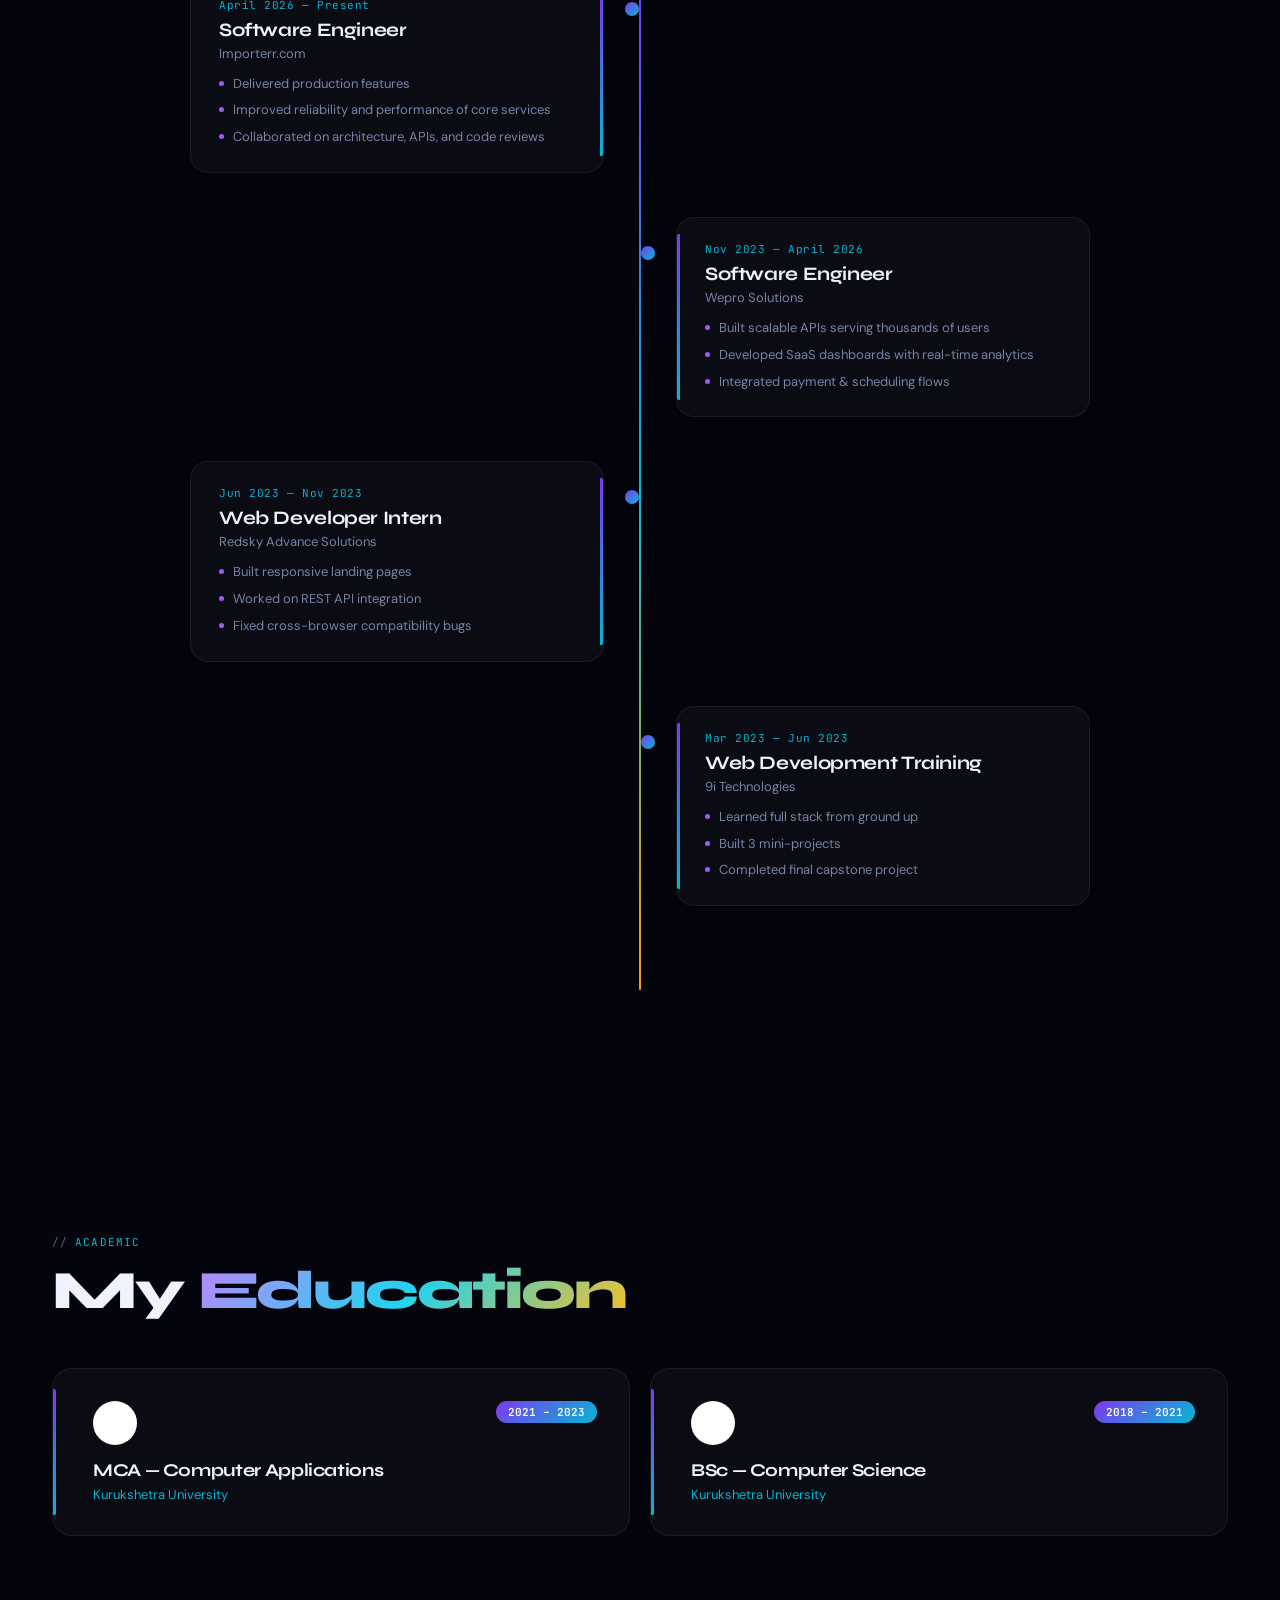
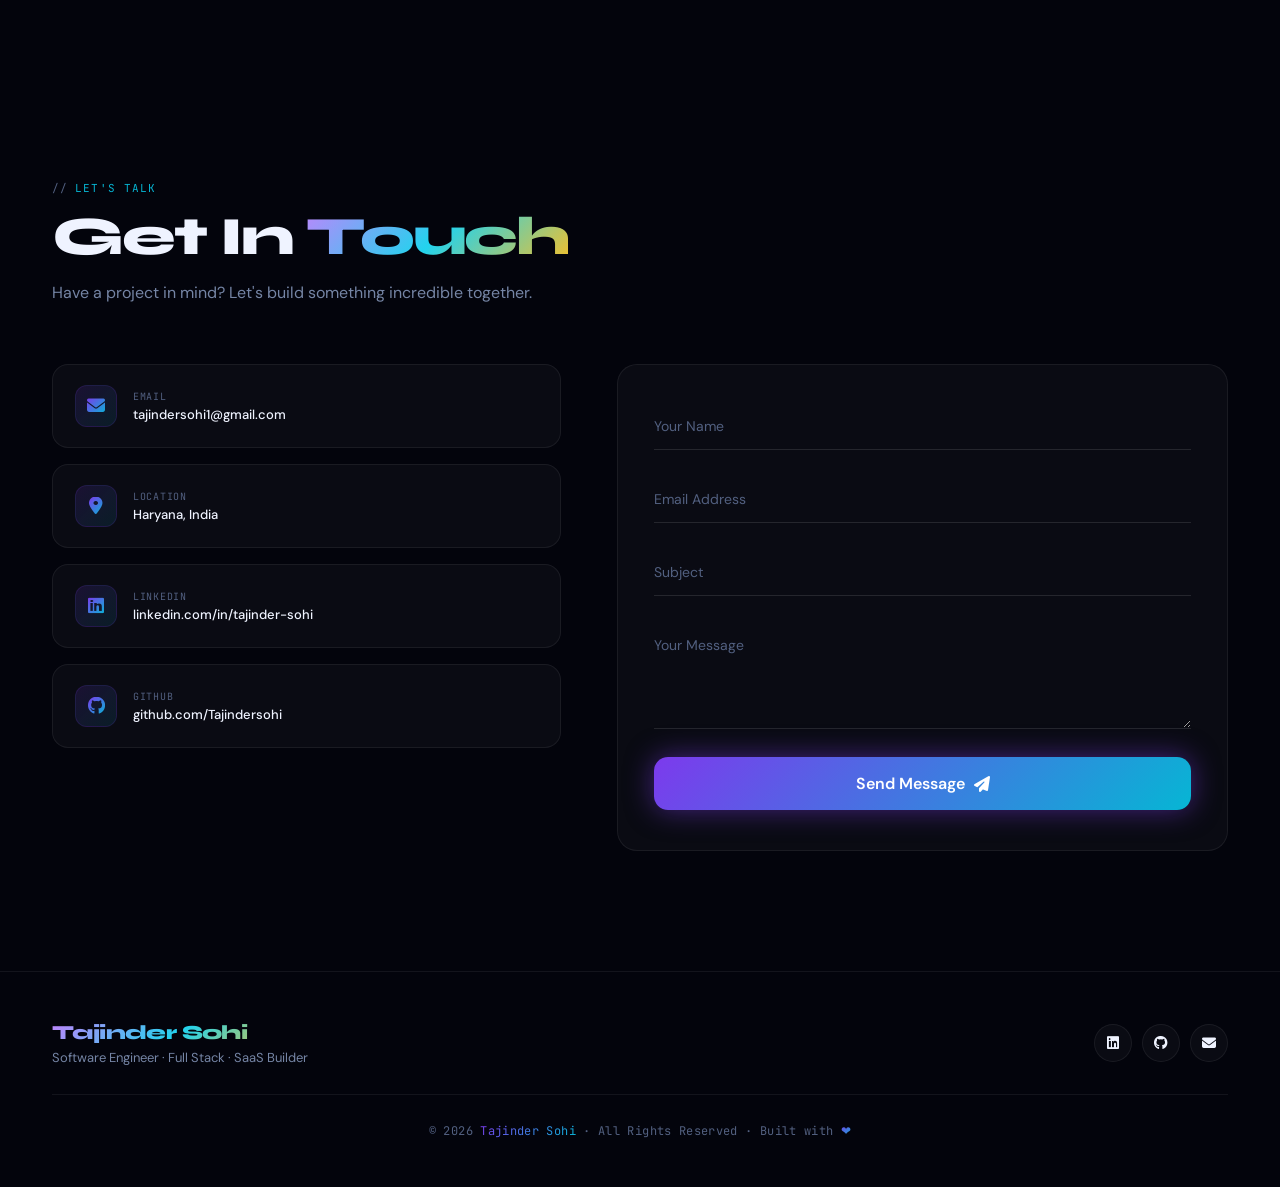
==== commit 1d8ae569: "Updatred" ====
--- a/index.html
+++ b/index.html
@@ -8,7 +8,7 @@
 <link rel="stylesheet" href="https://cdnjs.cloudflare.com/ajax/libs/font-awesome/6.5.0/css/all.min.css"/>
 <style>
 :root{
-  --bg:#03040c;--bg2:#060818;--bg3:'transparent';
+  --bg:#03040c;--bg2:'transparent';--bg3:'transparent';
   --surface:rgba(255,255,255,.03);--surface2:rgba(255,255,255,.055);
   --border:rgba(255,255,255,.065);--border2:rgba(255,255,255,.11);
   --v:#7c3aed;--v2:#9d5cf5;--v3:#c084fc;
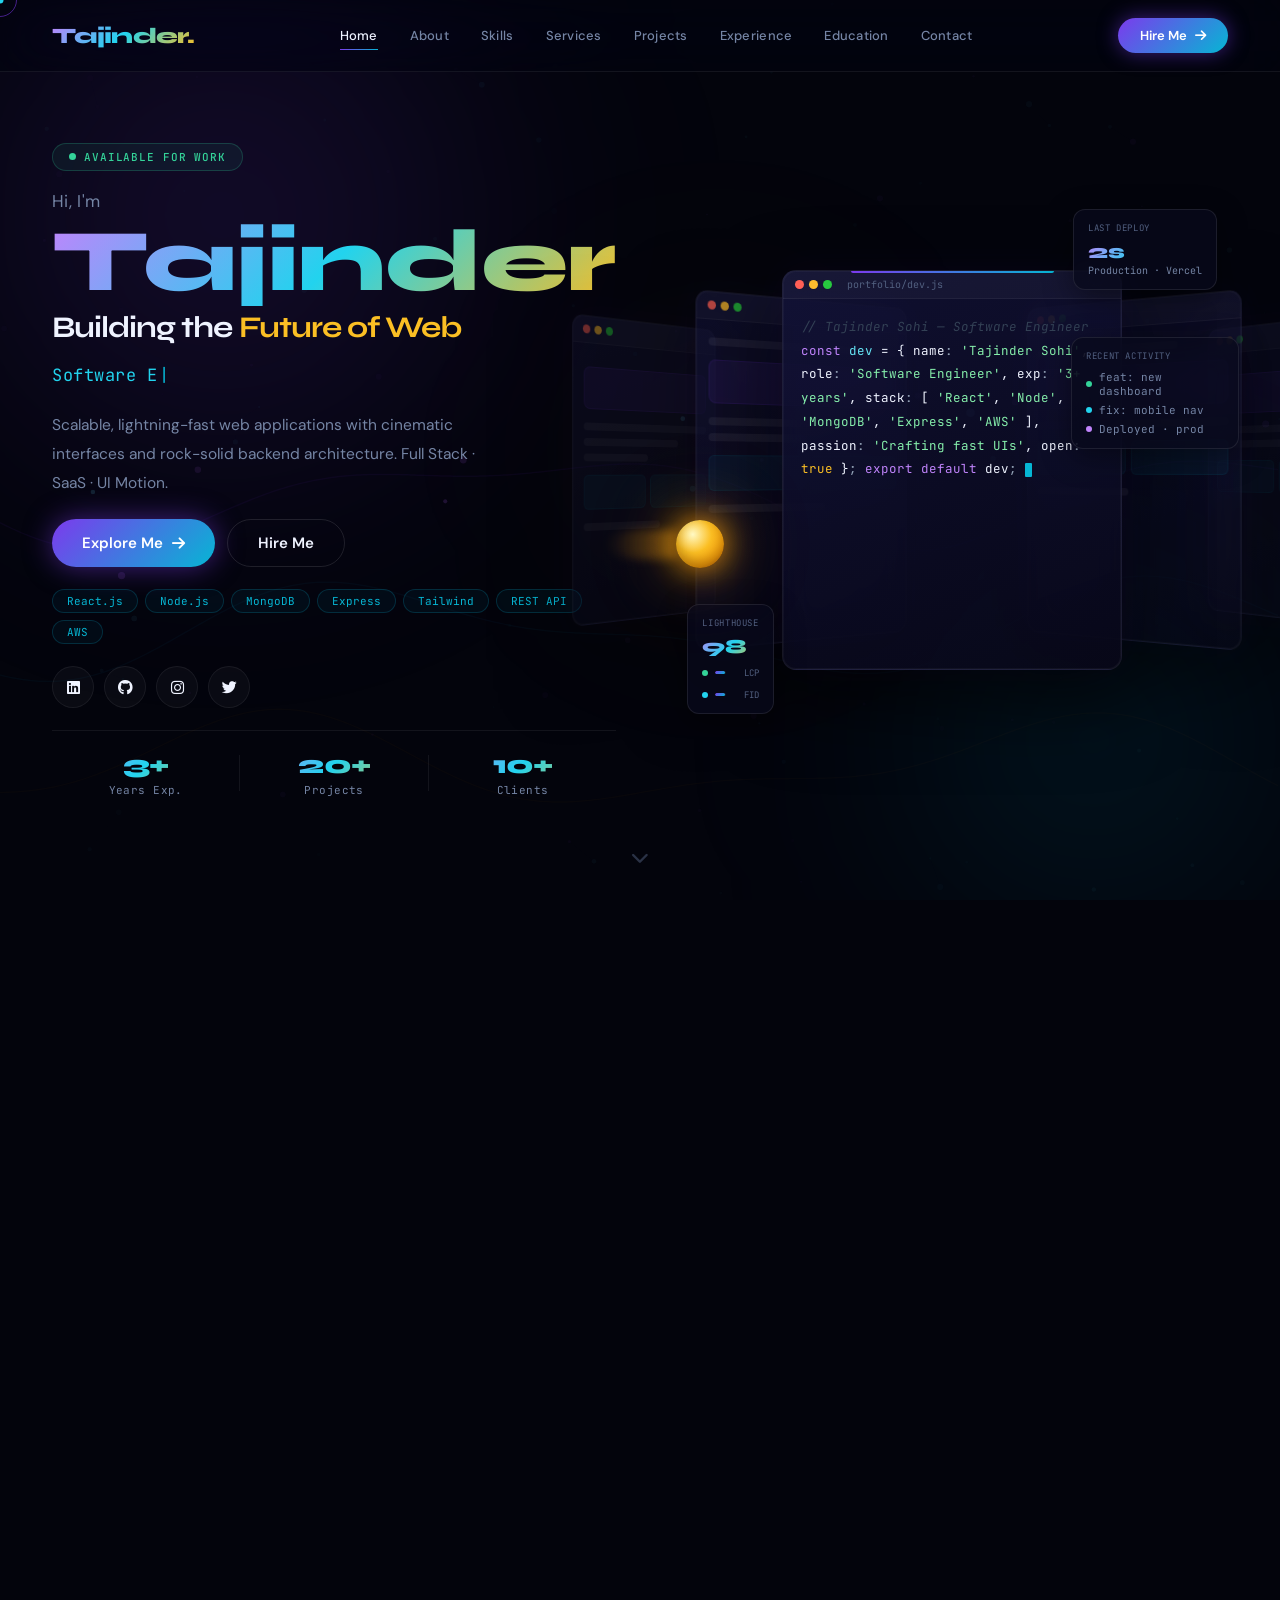
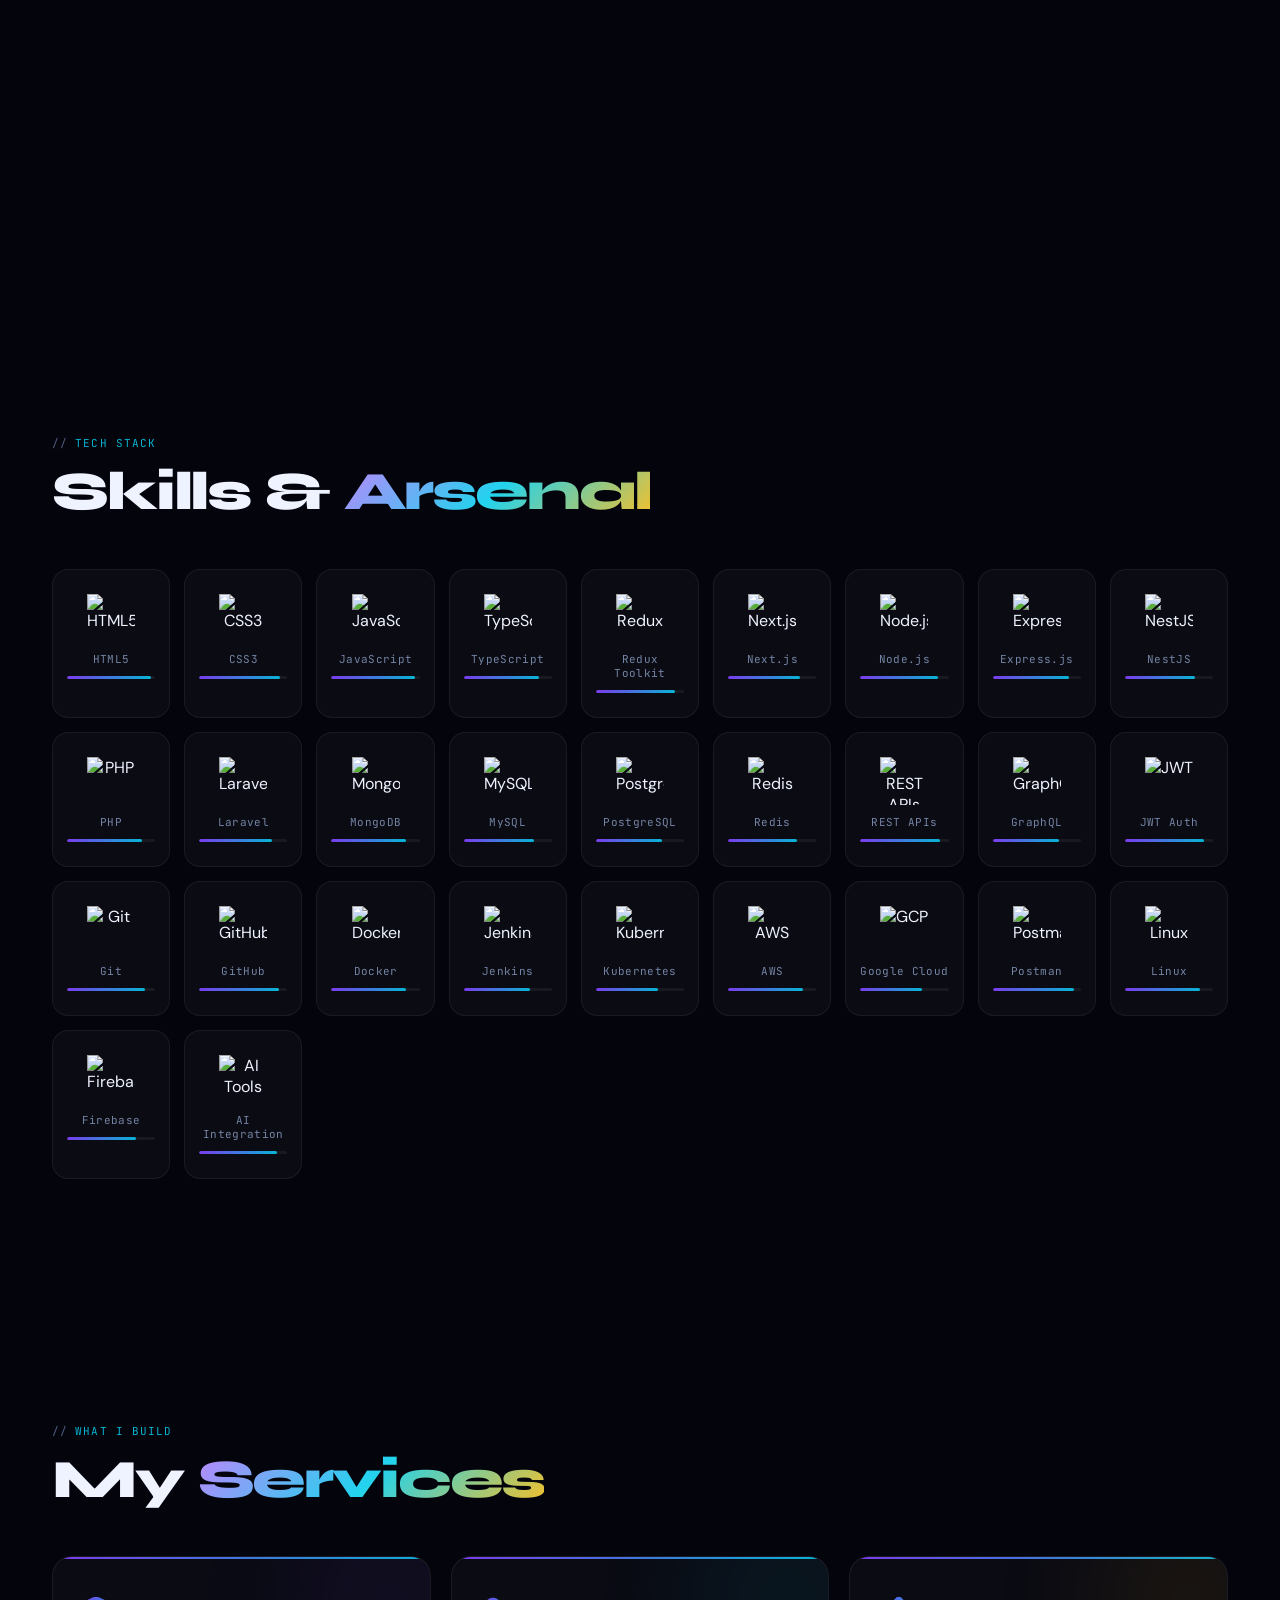
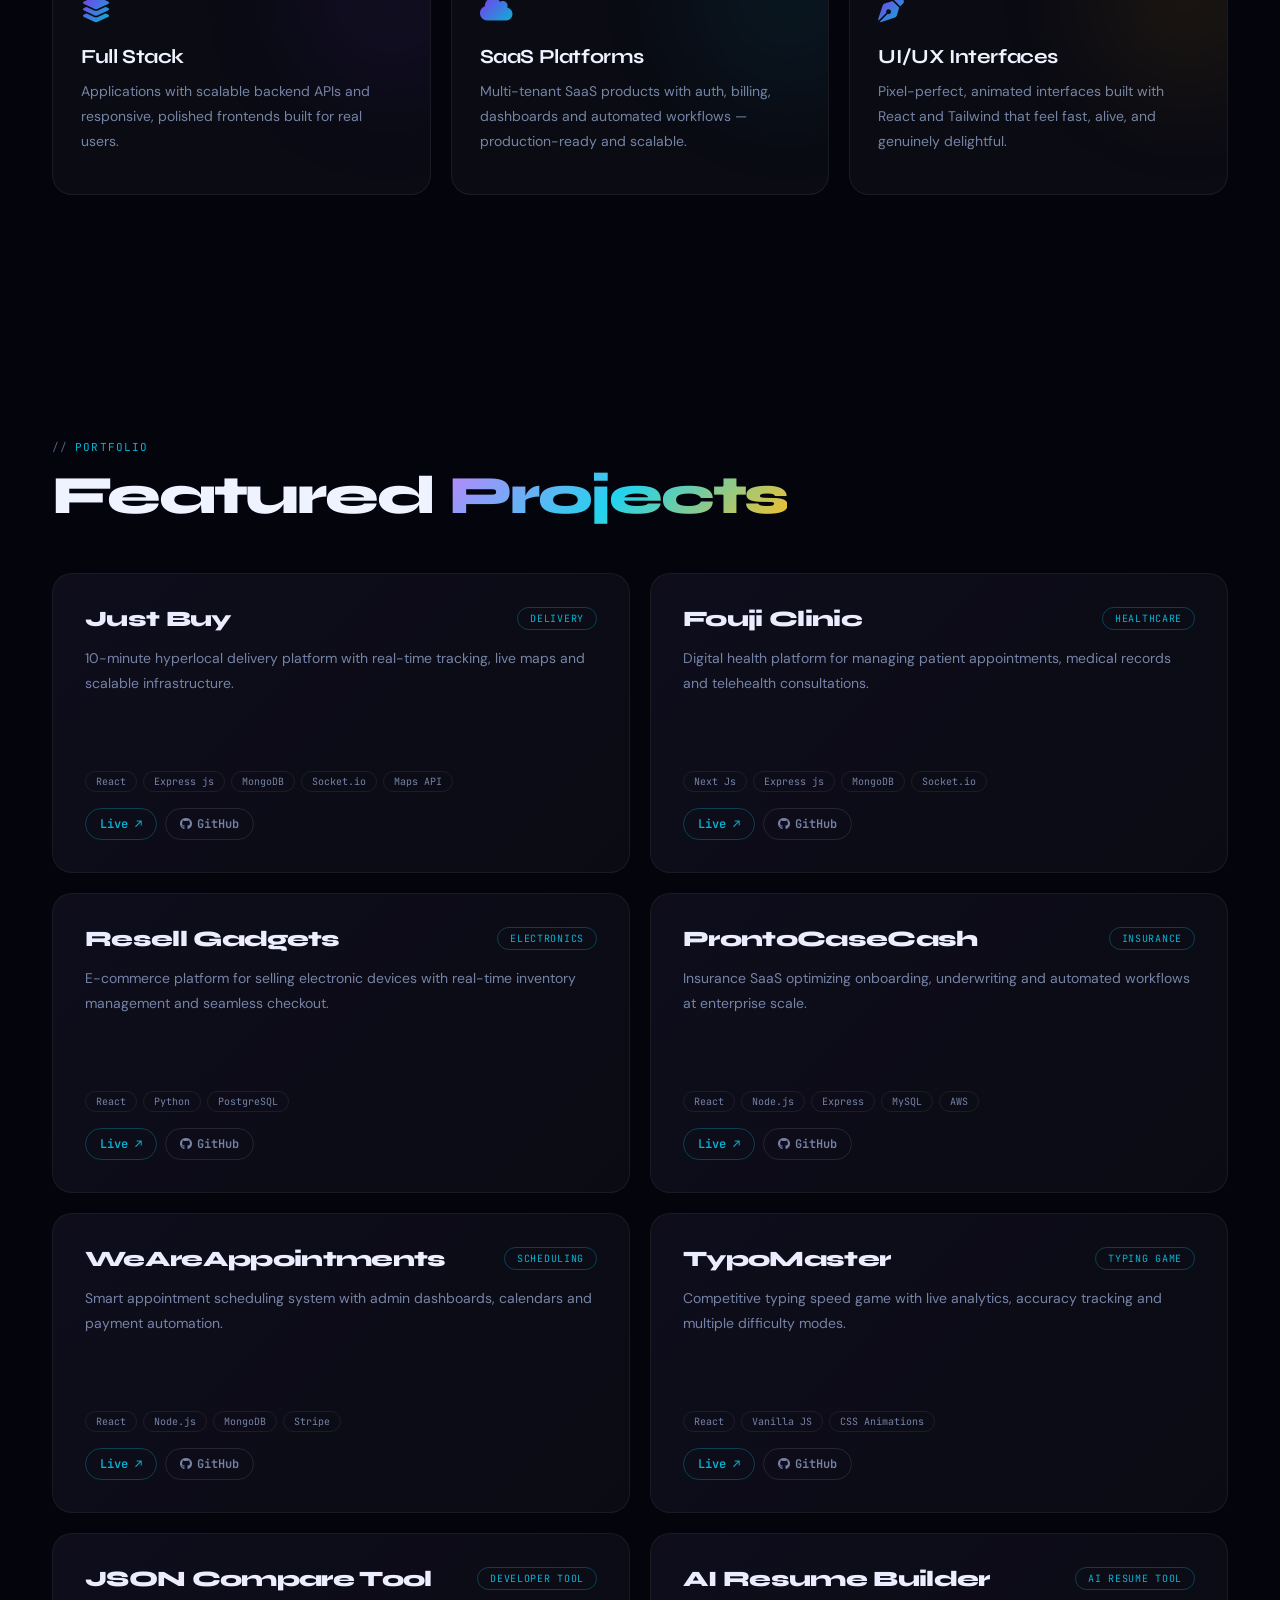
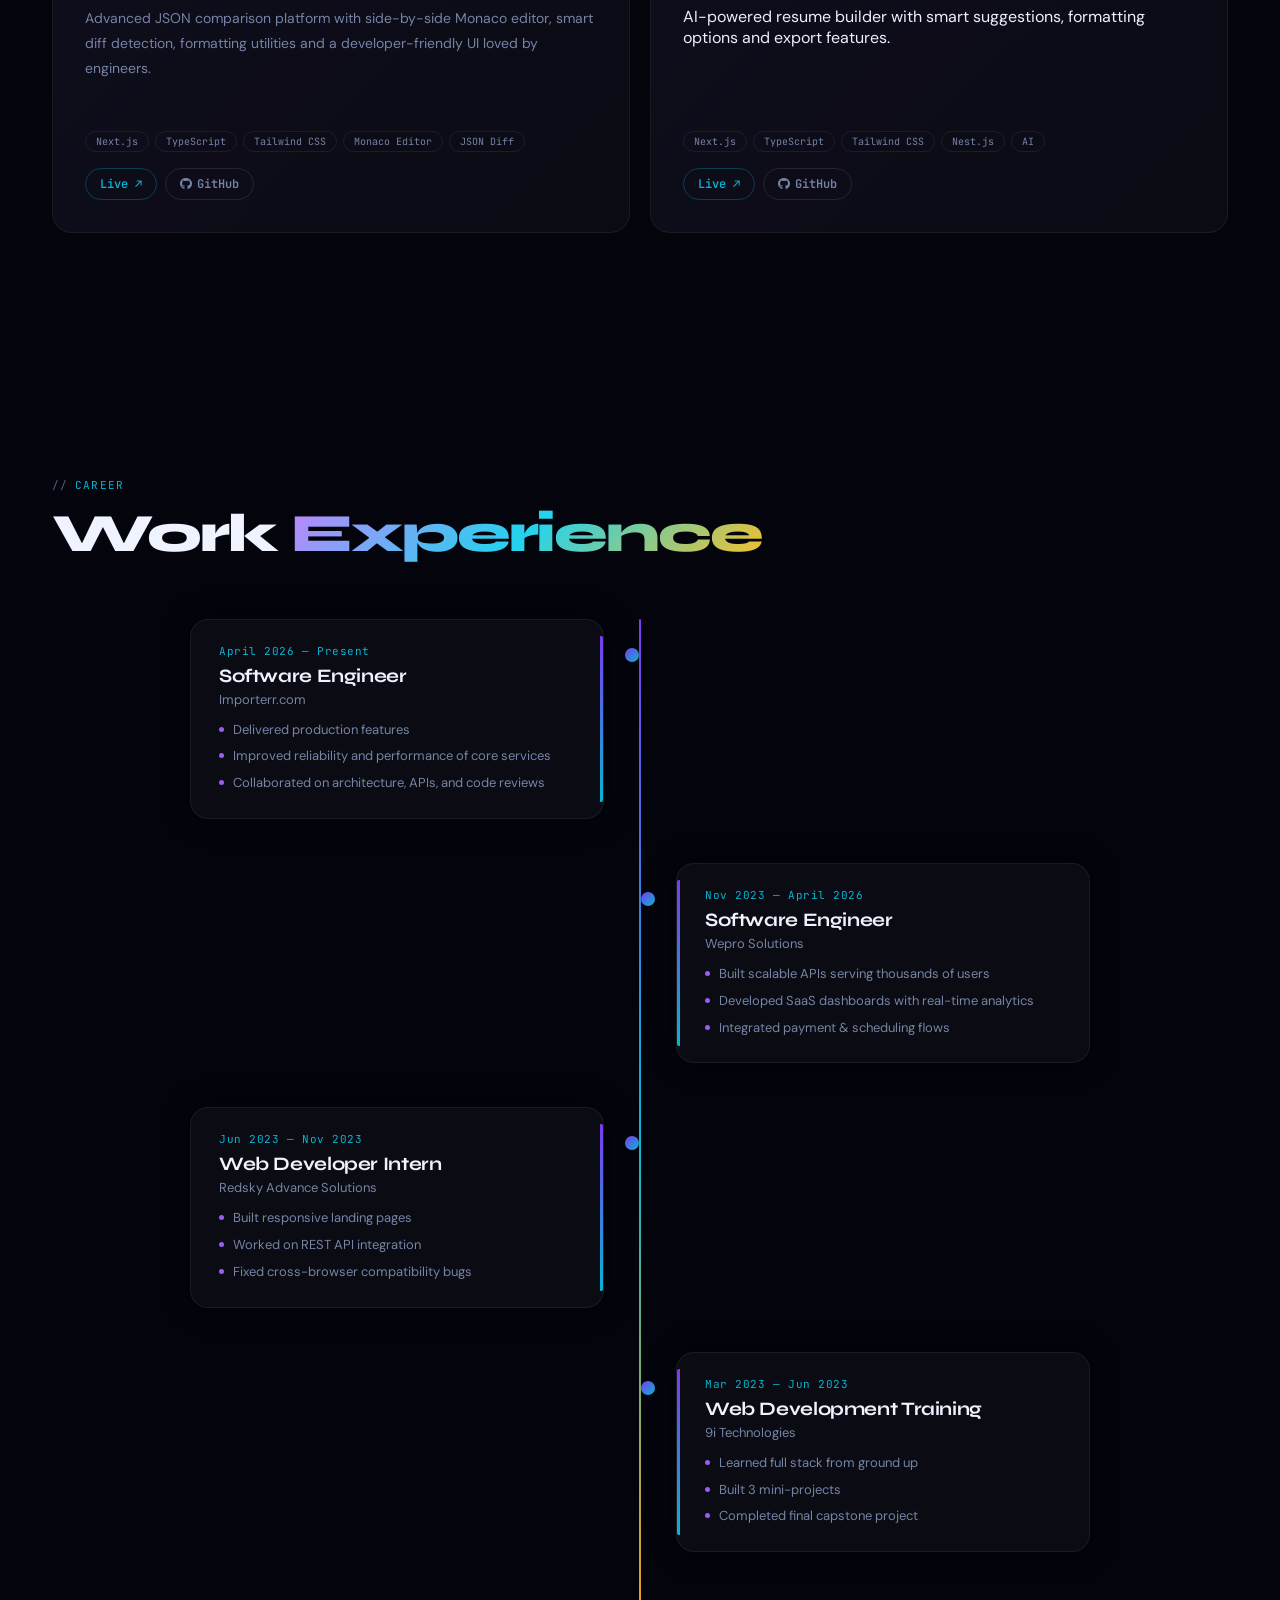
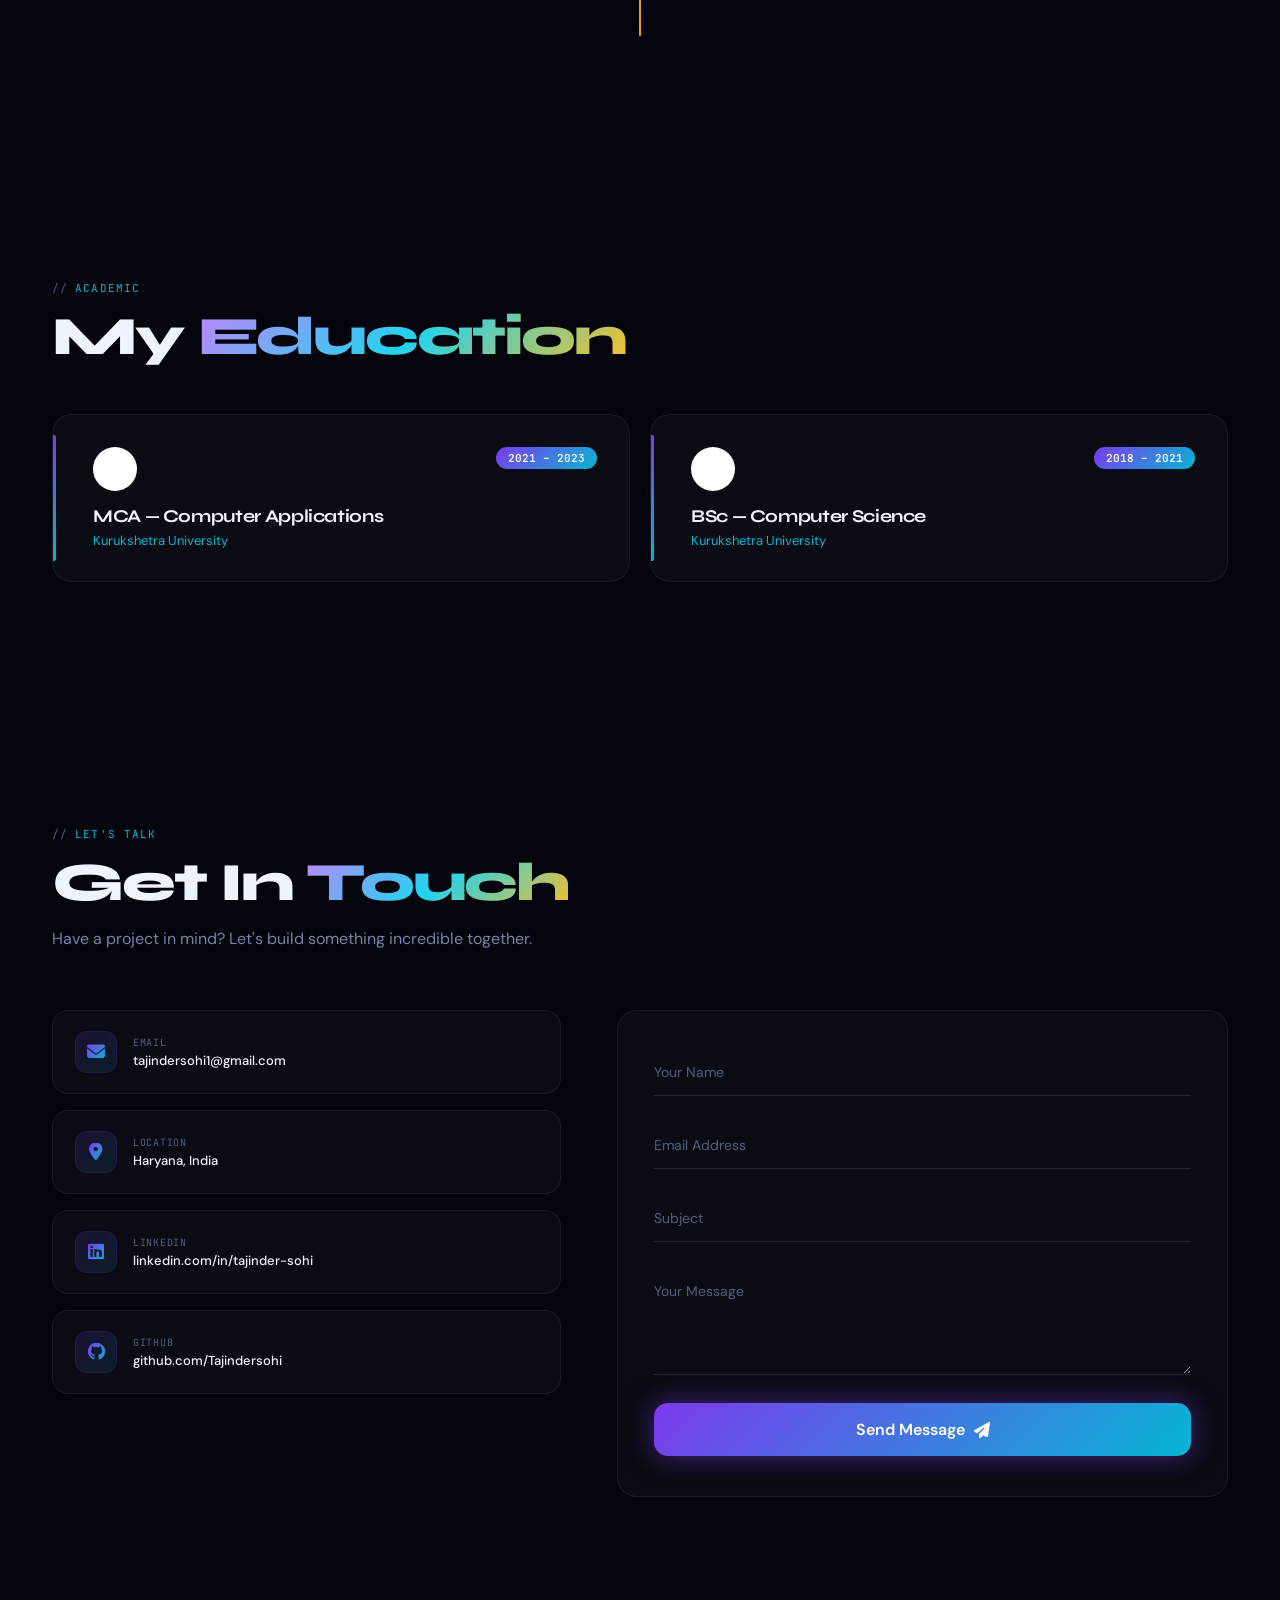
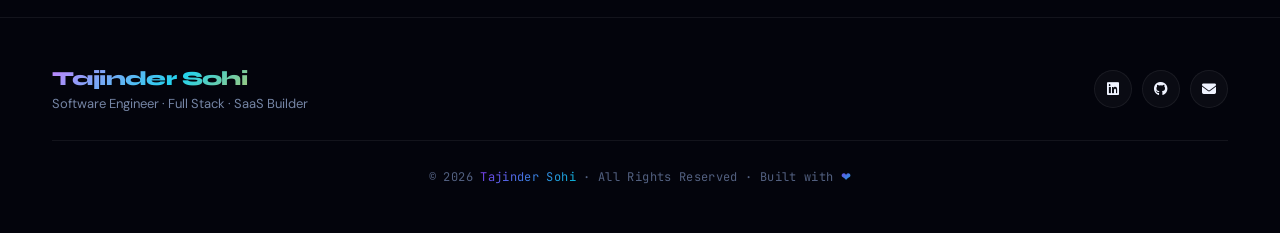
==== commit 5418933e: "Updated" ====
--- a/index.html
+++ b/index.html
@@ -585,16 +585,71 @@
       <h2 class="stitle">Skills & <span>Arsenal</span></h2>
     </div>
     <div class="skills-wrap">
-      <div class="skcard reveal"><img src="https://img.icons8.com/color/96/react-native.png" alt="React"/><span class="sk-name">React.js</span><div class="sk-bw"><div class="sk-bf" data-w="92"></div></div></div>
-      <div class="skcard reveal"><img src="https://img.icons8.com/color/96/nodejs.png" alt="Node.js"/><span class="sk-name">Node.js</span><div class="sk-bw"><div class="sk-bf" data-w="88"></div></div></div>
-      <div class="skcard reveal"><img src="https://img.icons8.com/color/96/mongodb.png" alt="MongoDB"/><span class="sk-name">MongoDB</span><div class="sk-bw"><div class="sk-bf" data-w="85"></div></div></div>
-      <div class="skcard reveal"><img src="https://img.icons8.com/color/96/express-js.png" alt="Express"/><span class="sk-name">Express.js</span><div class="sk-bw"><div class="sk-bf" data-w="87"></div></div></div>
-      <div class="skcard reveal"><img src="https://img.icons8.com/color/96/tailwindcss.png" alt="Tailwind"/><span class="sk-name">Tailwind</span><div class="sk-bw"><div class="sk-bf" data-w="90"></div></div></div>
-      <div class="skcard reveal"><img src="https://img.icons8.com/color/96/material-ui.png" alt="MUI"/><span class="sk-name">Material UI</span><div class="sk-bw"><div class="sk-bf" data-w="80"></div></div></div>
-      <div class="skcard reveal"><img src="https://img.icons8.com/color/96/api.png" alt="REST"/><span class="sk-name">REST APIs</span><div class="sk-bw"><div class="sk-bf" data-w="90"></div></div></div>
-      <div class="skcard reveal"><img src="https://img.icons8.com/color/96/mysql-logo.png" alt="MySQL"/><span class="sk-name">MySQL</span><div class="sk-bw"><div class="sk-bf" data-w="78"></div></div></div>
-      <div class="skcard reveal"><img src="https://img.icons8.com/color/96/git.png" alt="Git"/><span class="sk-name">Git</span><div class="sk-bw"><div class="sk-bf" data-w="88"></div></div></div>
-      <div class="skcard reveal"><img src="https://img.icons8.com/color/96/bootstrap.png" alt="Bootstrap"/><span class="sk-name">Bootstrap</span><div class="sk-bw"><div class="sk-bf" data-w="85"></div></div></div>
+      <!-- Frontend -->
+<div class="skcard reveal"><img src="https://img.icons8.com/color/96/html-5.png" alt="HTML5"/><span class="sk-name">HTML5</span><div class="sk-bw"><div class="sk-bf" data-w="95"></div></div></div>
+
+<div class="skcard reveal"><img src="https://img.icons8.com/color/96/css3.png" alt="CSS3"/><span class="sk-name">CSS3</span><div class="sk-bw"><div class="sk-bf" data-w="92"></div></div></div>
+
+<div class="skcard reveal"><img src="https://img.icons8.com/color/96/javascript.png" alt="JavaScript"/><span class="sk-name">JavaScript</span><div class="sk-bw"><div class="sk-bf" data-w="95"></div></div></div>
+
+<div class="skcard reveal"><img src="https://img.icons8.com/color/96/typescript.png" alt="TypeScript"/><span class="sk-name">TypeScript</span><div class="sk-bw"><div class="sk-bf" data-w="85"></div></div></div>
+
+<div class="skcard reveal"><img src="https://img.icons8.com/color/96/redux.png" alt="Redux"/><span class="sk-name">Redux Toolkit</span><div class="sk-bw"><div class="sk-bf" data-w="90"></div></div></div>
+
+<div class="skcard reveal"><img src="https://img.icons8.com/color/96/nextjs.png" alt="Next.js"/><span class="sk-name">Next.js</span><div class="sk-bw"><div class="sk-bf" data-w="82"></div></div></div>
+
+<!-- Backend -->
+<div class="skcard reveal"><img src="https://img.icons8.com/color/96/nodejs.png" alt="Node.js"/><span class="sk-name">Node.js</span><div class="sk-bw"><div class="sk-bf" data-w="88"></div></div></div>
+
+<div class="skcard reveal"><img src="https://img.icons8.com/color/96/express-js.png" alt="Express.js"/><span class="sk-name">Express.js</span><div class="sk-bw"><div class="sk-bf" data-w="87"></div></div></div>
+
+<div class="skcard reveal"><img src="https://img.icons8.com/color/96/nestjs.png" alt="NestJS"/><span class="sk-name">NestJS</span><div class="sk-bw"><div class="sk-bf" data-w="80"></div></div></div>
+
+<div class="skcard reveal"><img src="https://img.icons8.com/color/96/php.png" alt="PHP"/><span class="sk-name">PHP</span><div class="sk-bw"><div class="sk-bf" data-w="85"></div></div></div>
+
+<div class="skcard reveal"><img src="https://img.icons8.com/?size=100&id=lRjcvhvtR81o&format=png&color=000000" alt="Laravel"/><span class="sk-name">Laravel</span><div class="sk-bw"><div class="sk-bf" data-w="82"></div></div></div>
+
+<!-- Databases -->
+<div class="skcard reveal"><img src="https://img.icons8.com/color/96/mongodb.png" alt="MongoDB"/><span class="sk-name">MongoDB</span><div class="sk-bw"><div class="sk-bf" data-w="85"></div></div></div>
+
+<div class="skcard reveal"><img src="https://img.icons8.com/color/96/mysql-logo.png" alt="MySQL"/><span class="sk-name">MySQL</span><div class="sk-bw"><div class="sk-bf" data-w="80"></div></div></div>
+
+<div class="skcard reveal"><img src="https://img.icons8.com/color/96/postgreesql.png" alt="PostgreSQL"/><span class="sk-name">PostgreSQL</span><div class="sk-bw"><div class="sk-bf" data-w="75"></div></div></div>
+
+<div class="skcard reveal"><img src="https://img.icons8.com/color/96/redis.png" alt="Redis"/><span class="sk-name">Redis</span><div class="sk-bw"><div class="sk-bf" data-w="78"></div></div></div>
+
+<!-- APIs & Authentication -->
+<div class="skcard reveal"><img src="https://img.icons8.com/color/96/api.png" alt="REST APIs"/><span class="sk-name">REST APIs</span><div class="sk-bw"><div class="sk-bf" data-w="90"></div></div></div>
+
+<div class="skcard reveal"><img src="https://img.icons8.com/color/96/graphql.png" alt="GraphQL"/><span class="sk-name">GraphQL</span><div class="sk-bw"><div class="sk-bf" data-w="75"></div></div></div>
+
+<div class="skcard reveal"><img src="https://img.icons8.com/color/96/key-security.png" alt="JWT"/><span class="sk-name">JWT Auth</span><div class="sk-bw"><div class="sk-bf" data-w="90"></div></div></div>
+
+<!-- DevOps & Cloud -->
+<div class="skcard reveal"><img src="https://img.icons8.com/color/96/git.png" alt="Git"/><span class="sk-name">Git</span><div class="sk-bw"><div class="sk-bf" data-w="88"></div></div></div>
+
+<div class="skcard reveal"><img src="https://img.icons8.com/color/96/github.png" alt="GitHub"/><span class="sk-name">GitHub</span><div class="sk-bw"><div class="sk-bf" data-w="90"></div></div></div>
+
+<div class="skcard reveal"><img src="https://img.icons8.com/color/96/docker.png" alt="Docker"/><span class="sk-name">Docker</span><div class="sk-bw"><div class="sk-bf" data-w="85"></div></div></div>
+
+<div class="skcard reveal"><img src="https://img.icons8.com/color/96/jenkins.png" alt="Jenkins"/><span class="sk-name">Jenkins</span><div class="sk-bw"><div class="sk-bf" data-w="75"></div></div></div>
+
+<div class="skcard reveal"><img src="https://img.icons8.com/color/96/kubernetes.png" alt="Kubernetes"/><span class="sk-name">Kubernetes</span><div class="sk-bw"><div class="sk-bf" data-w="70"></div></div></div>
+
+<!-- Cloud -->
+<div class="skcard reveal"><img src="https://img.icons8.com/color/96/amazon-web-services.png" alt="AWS"/><span class="sk-name">AWS</span><div class="sk-bw"><div class="sk-bf" data-w="85"></div></div></div>
+
+<div class="skcard reveal"><img src="https://img.icons8.com/color/96/google-cloud.png" alt="GCP"/><span class="sk-name">Google Cloud</span><div class="sk-bw"><div class="sk-bf" data-w="70"></div></div></div>
+
+
+<!-- Tools -->
+<div class="skcard reveal"><img src="https://img.icons8.com/?size=100&id=32VTxWwd6gOB&format=png&color=000000" alt="Postman"/><span class="sk-name">Postman</span><div class="sk-bw"><div class="sk-bf" data-w="92"></div></div></div>
+
+<div class="skcard reveal"><img src="https://img.icons8.com/color/96/linux.png" alt="Linux"/><span class="sk-name">Linux</span><div class="sk-bw"><div class="sk-bf" data-w="85"></div></div></div>
+
+<div class="skcard reveal"><img src="https://img.icons8.com/color/96/firebase.png" alt="Firebase"/><span class="sk-name">Firebase</span><div class="sk-bw"><div class="sk-bf" data-w="78"></div></div></div>
+
+<div class="skcard reveal"><img src="https://img.icons8.com/color/96/chatgpt.png" alt="AI Tools"/><span class="sk-name">AI Integration</span><div class="sk-bw"><div class="sk-bf" data-w="88"></div></div></div>
     </div>
   </div>
 </section>
@@ -639,9 +694,27 @@
     <div class="pcard reveal">
       <div class="ptop"><div class="pname">Just Buy</div><div class="ptag">Delivery</div></div>
       <div class="pdesc">10-minute hyperlocal delivery platform with real-time tracking, live maps and scalable infrastructure.</div>
-      <div class="ptechs"><span class="ptech">React</span><span class="ptech">Node.js</span><span class="ptech">MongoDB</span><span class="ptech">Socket.io</span><span class="ptech">Maps API</span></div>
+      <div class="ptechs"><span class="ptech">React</span><span class="ptech">Express js</span><span class="ptech">MongoDB</span><span class="ptech">Socket.io</span><span class="ptech">Maps API</span></div>
       <div class="plinks">
         <a href="https://just-buy-client.vercel.app" target="_blank" rel="noopener" class="plink live">Live ↗</a>
+        <a href="https://github.com/Tajindersohi" target="_blank" rel="noopener" class="plink"><i class="fab fa-github"></i> GitHub</a>
+      </div>
+    </div>
+    <div class="pcard reveal">
+      <div class="ptop"><div class="pname">Fouji Clinic</div><div class="ptag">Healthcare</div></div>
+      <div class="pdesc">Digital health platform for managing patient appointments, medical records and telehealth consultations.</div>
+      <div class="ptechs"><span class="ptech">Next Js</span><span class="ptech">Express js</span><span class="ptech">MongoDB</span><span class="ptech">Socket.io</span></div>
+      <div class="plinks">
+        <a href="https://fouji-clinic.vercel.app/" target="_blank" rel="noopener" class="plink live">Live ↗</a>
+        <a href="https://github.com/Tajindersohi" target="_blank" rel="noopener" class="plink"><i class="fab fa-github"></i> GitHub</a>
+      </div>
+    </div>
+    <div class="pcard reveal">
+      <div class="ptop"><div class="pname">Resell Gadgets</div><div class="ptag">Electronics</div></div>
+      <div class="pdesc">E-commerce platform for selling electronic devices with real-time inventory management and seamless checkout.</div>
+      <div class="ptechs"><span class="ptech">React</span><span class="ptech">Python</span><span class="ptech">PostgreSQL</span></div>
+      <div class="plinks">
+        <a href="https://resell-electronics.vercel.app/" target="_blank" rel="noopener" class="plink live">Live ↗</a>
         <a href="https://github.com/Tajindersohi" target="_blank" rel="noopener" class="plink"><i class="fab fa-github"></i> GitHub</a>
       </div>
     </div>
@@ -685,7 +758,7 @@
       <div class="ptop"><div class="pname">AI Resume Builder</div><div class="ptag">AI Resume Tool</div></div>
           AI-powered resume builder with smart suggestions, formatting options and export features.
       <div class="pdesc"></div>
-      <div class="ptechs"><span class="ptech">Next.js</span><span class="ptech">TypeScript</span><span class="ptech">Tailwind CSS</span><span class="ptech">Monaco Editor</span><span class="ptech">JSON Diff</span></div>
+      <div class="ptechs"><span class="ptech">Next.js</span><span class="ptech">TypeScript</span><span class="ptech">Tailwind CSS</span><span class="ptech">Nest.js</span><span class="ptech">AI</span></div>
       <div class="plinks">
         <a href="https://ai-resume-builder-teji.vercel.app/" target="_blank" rel="noopener" class="plink live">Live ↗</a>
         <a href="https://github.com/Tajindersohi" target="_blank" rel="noopener" class="plink"><i class="fab fa-github"></i> GitHub</a>
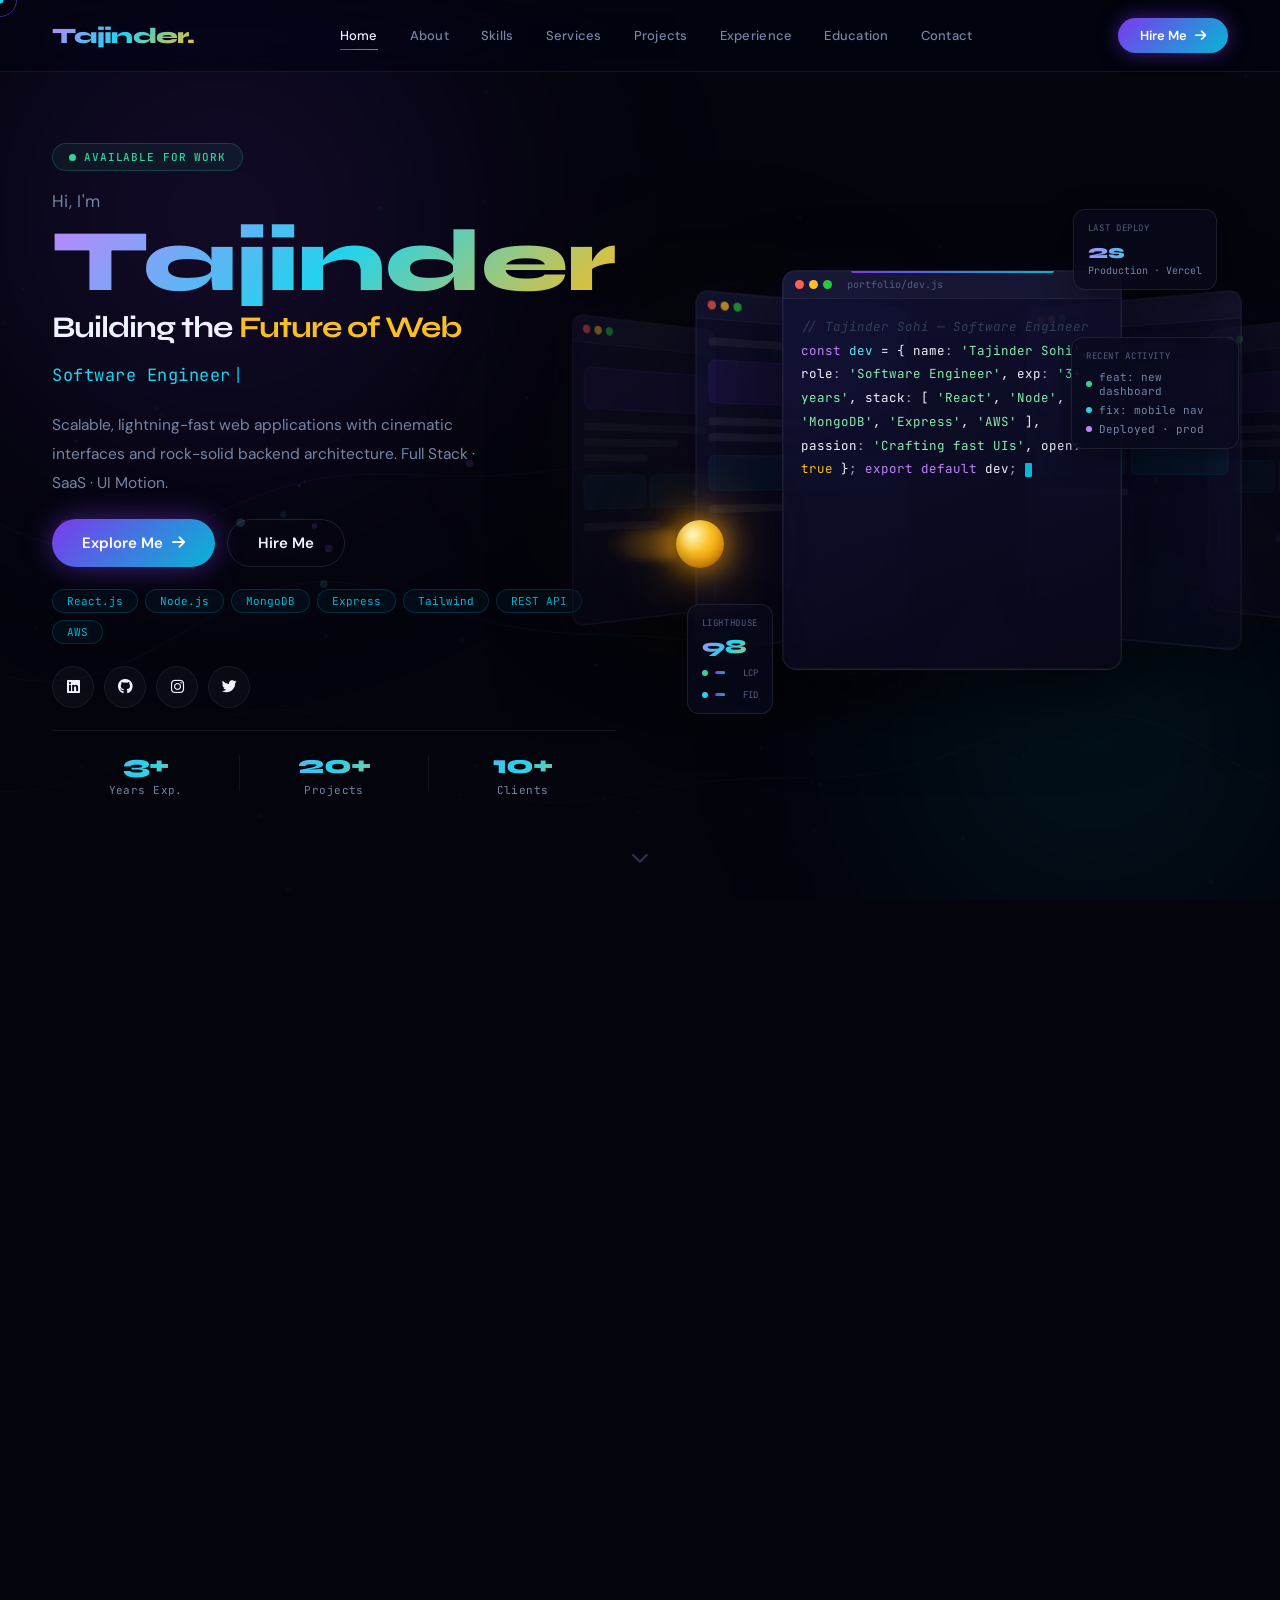
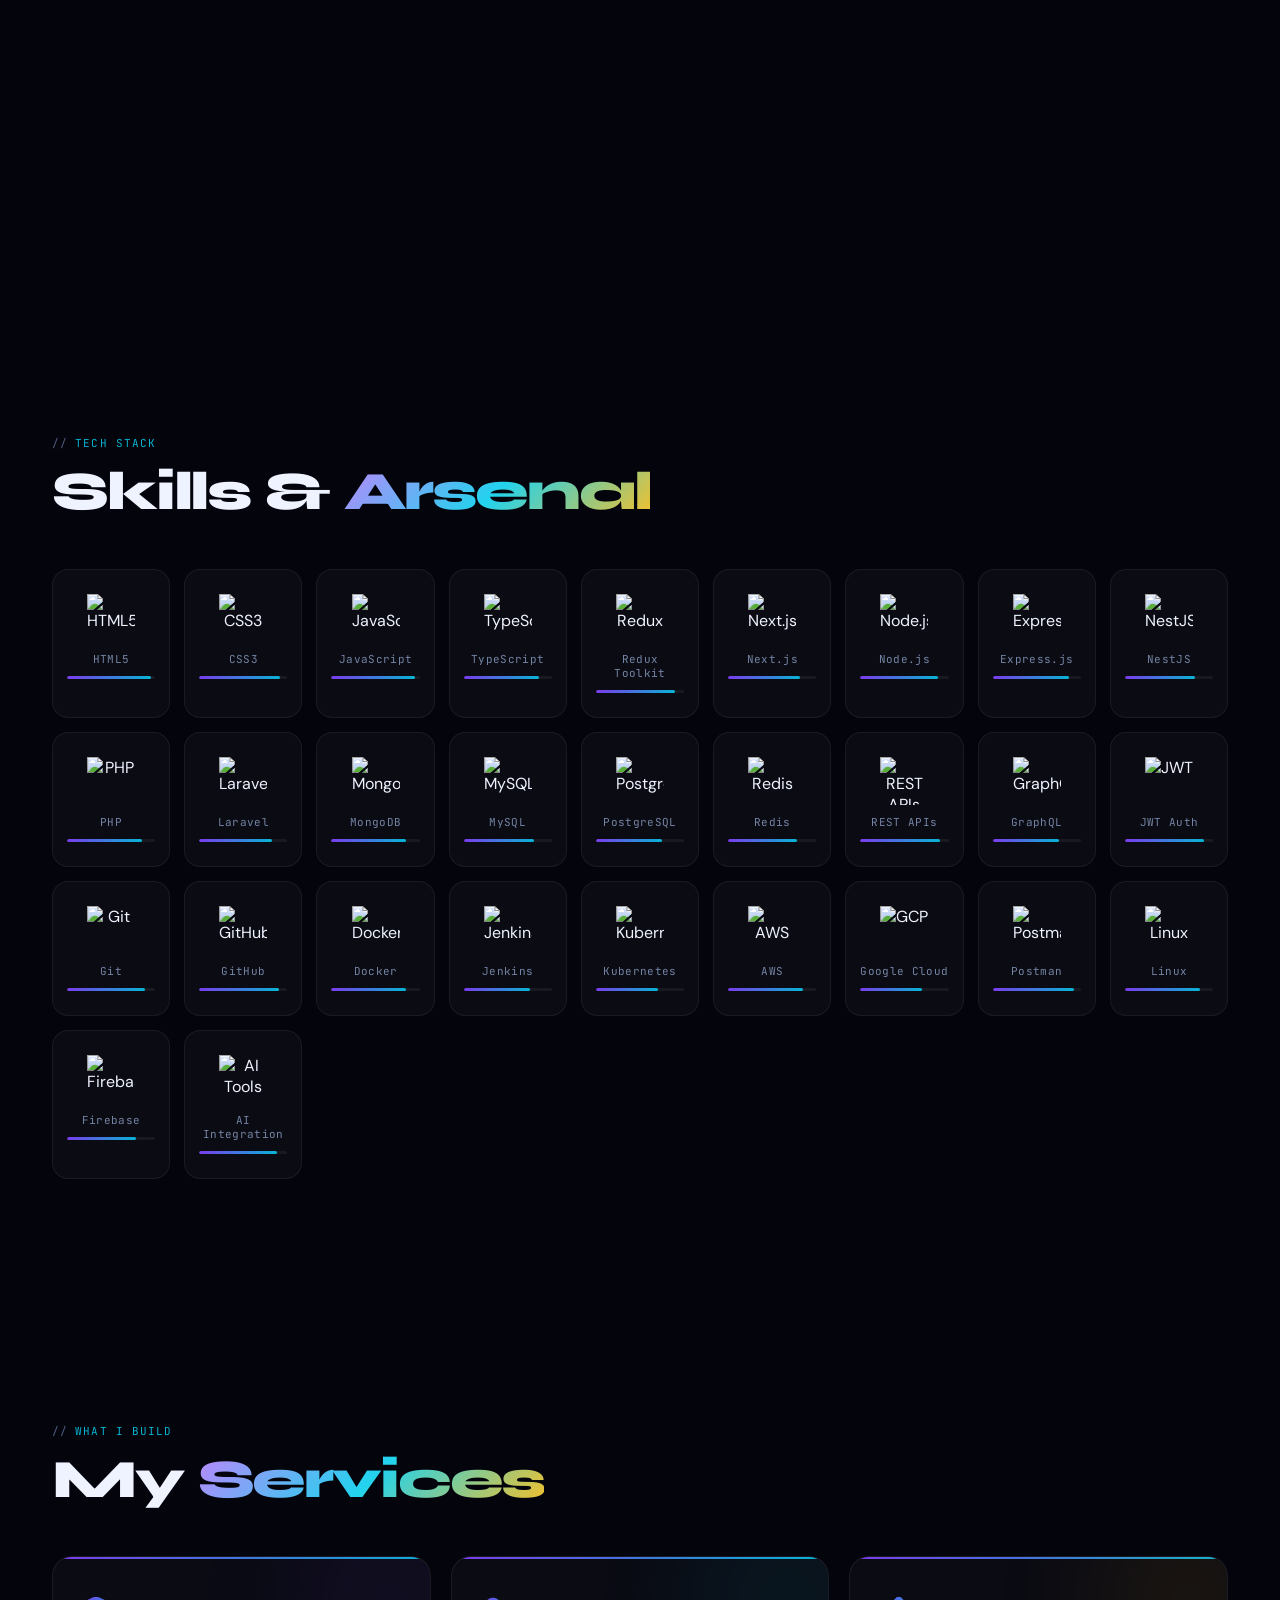
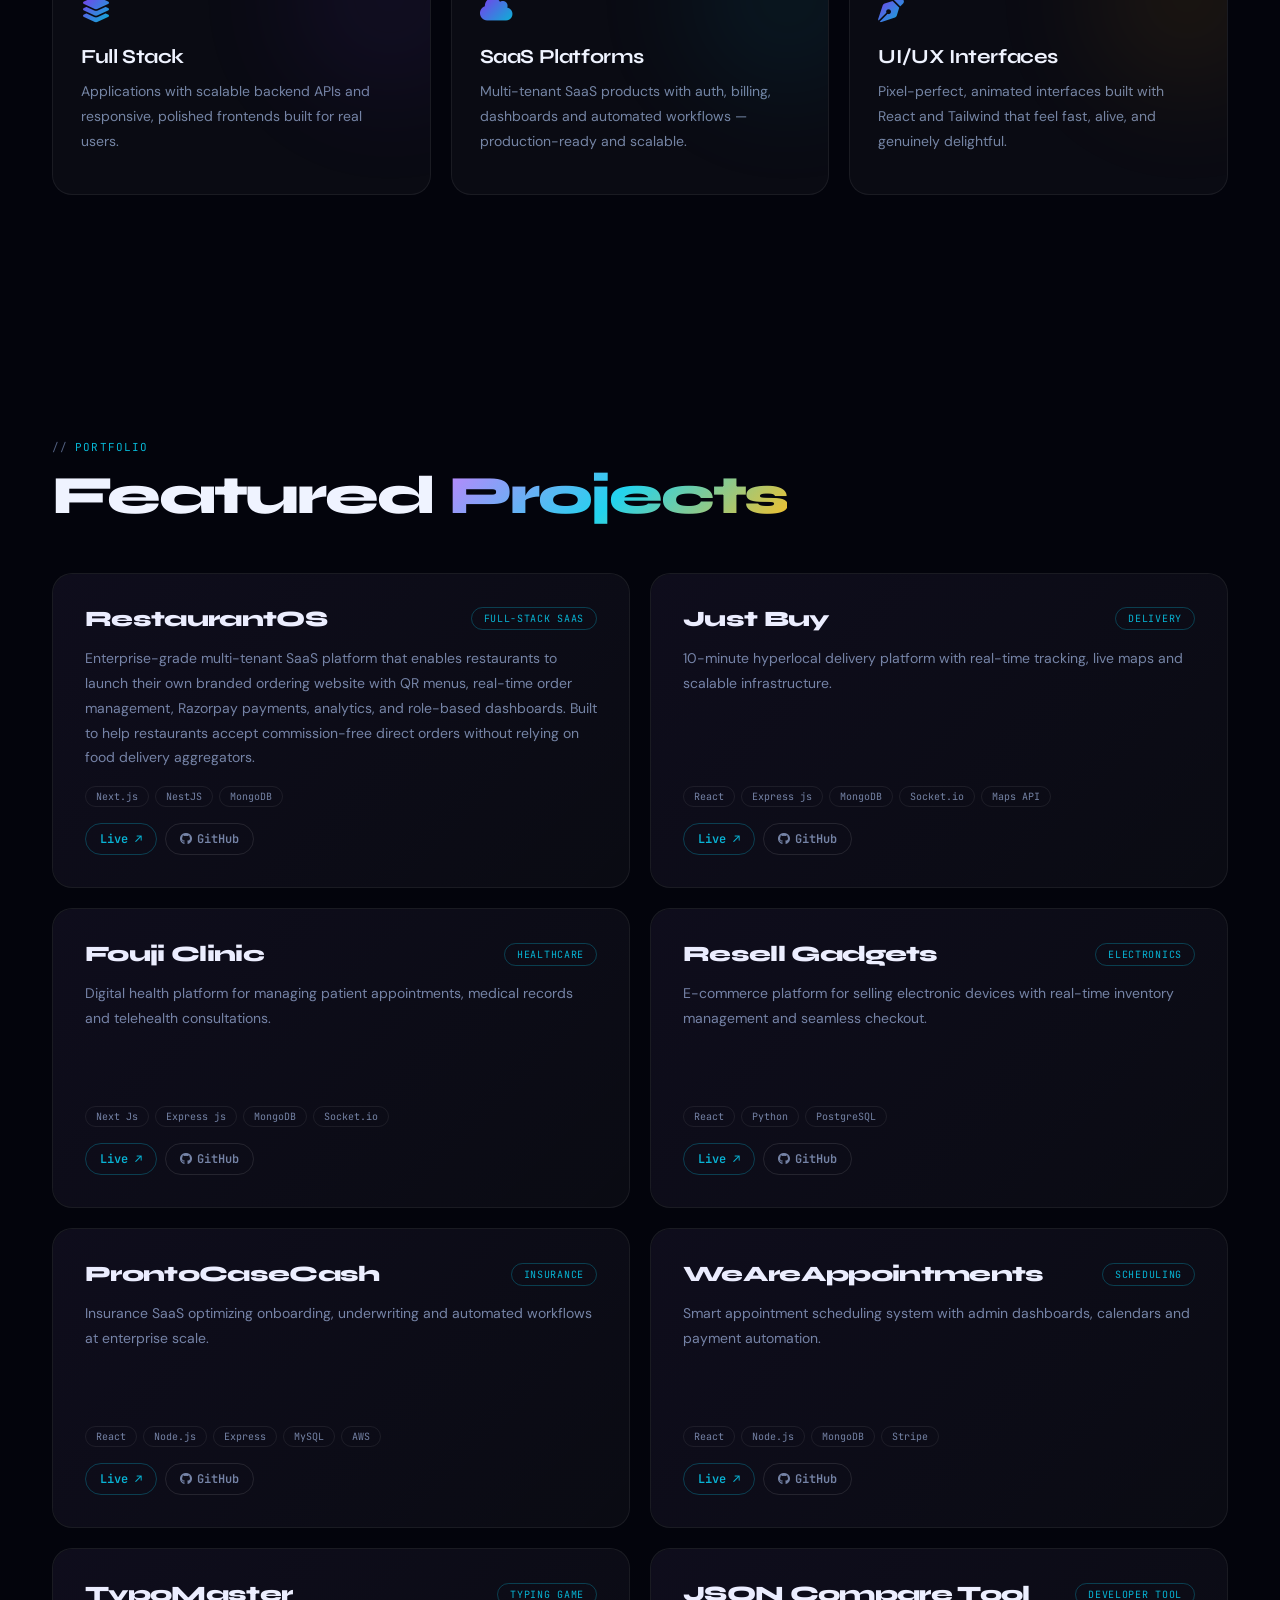
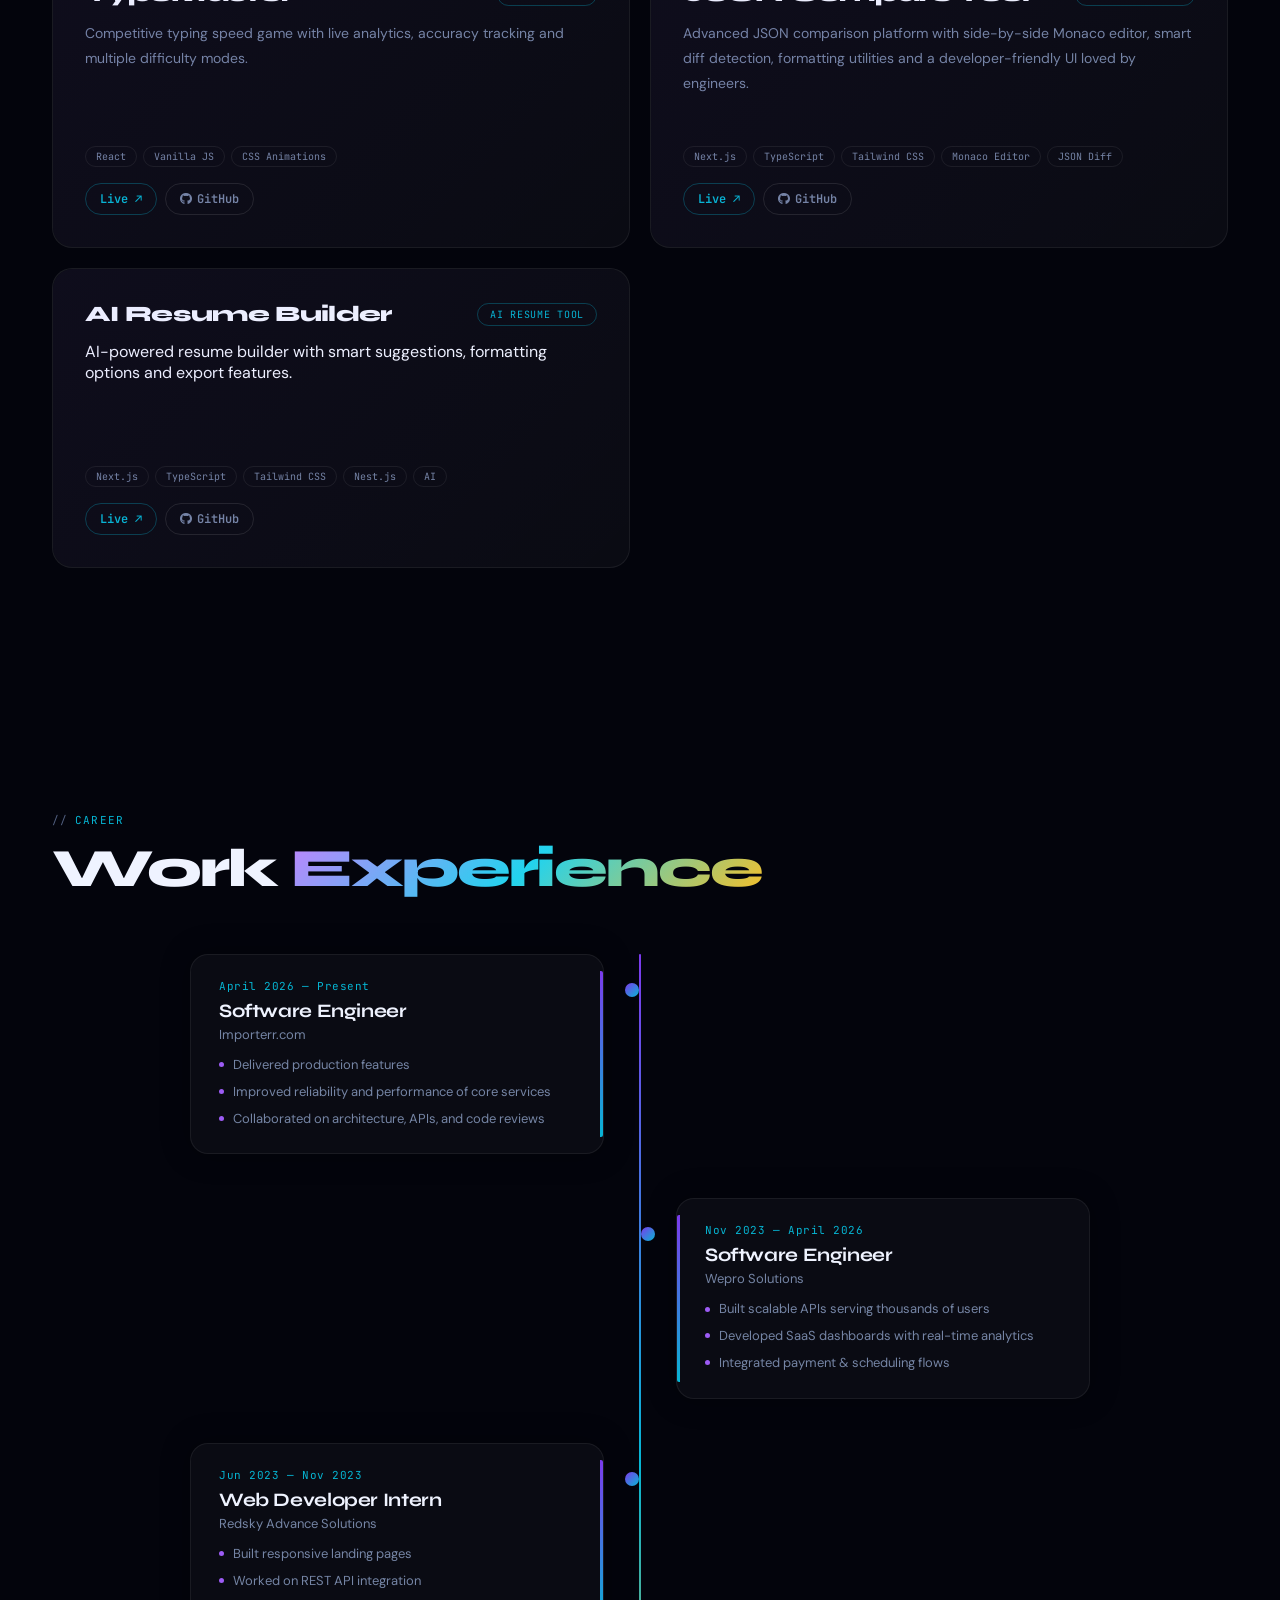
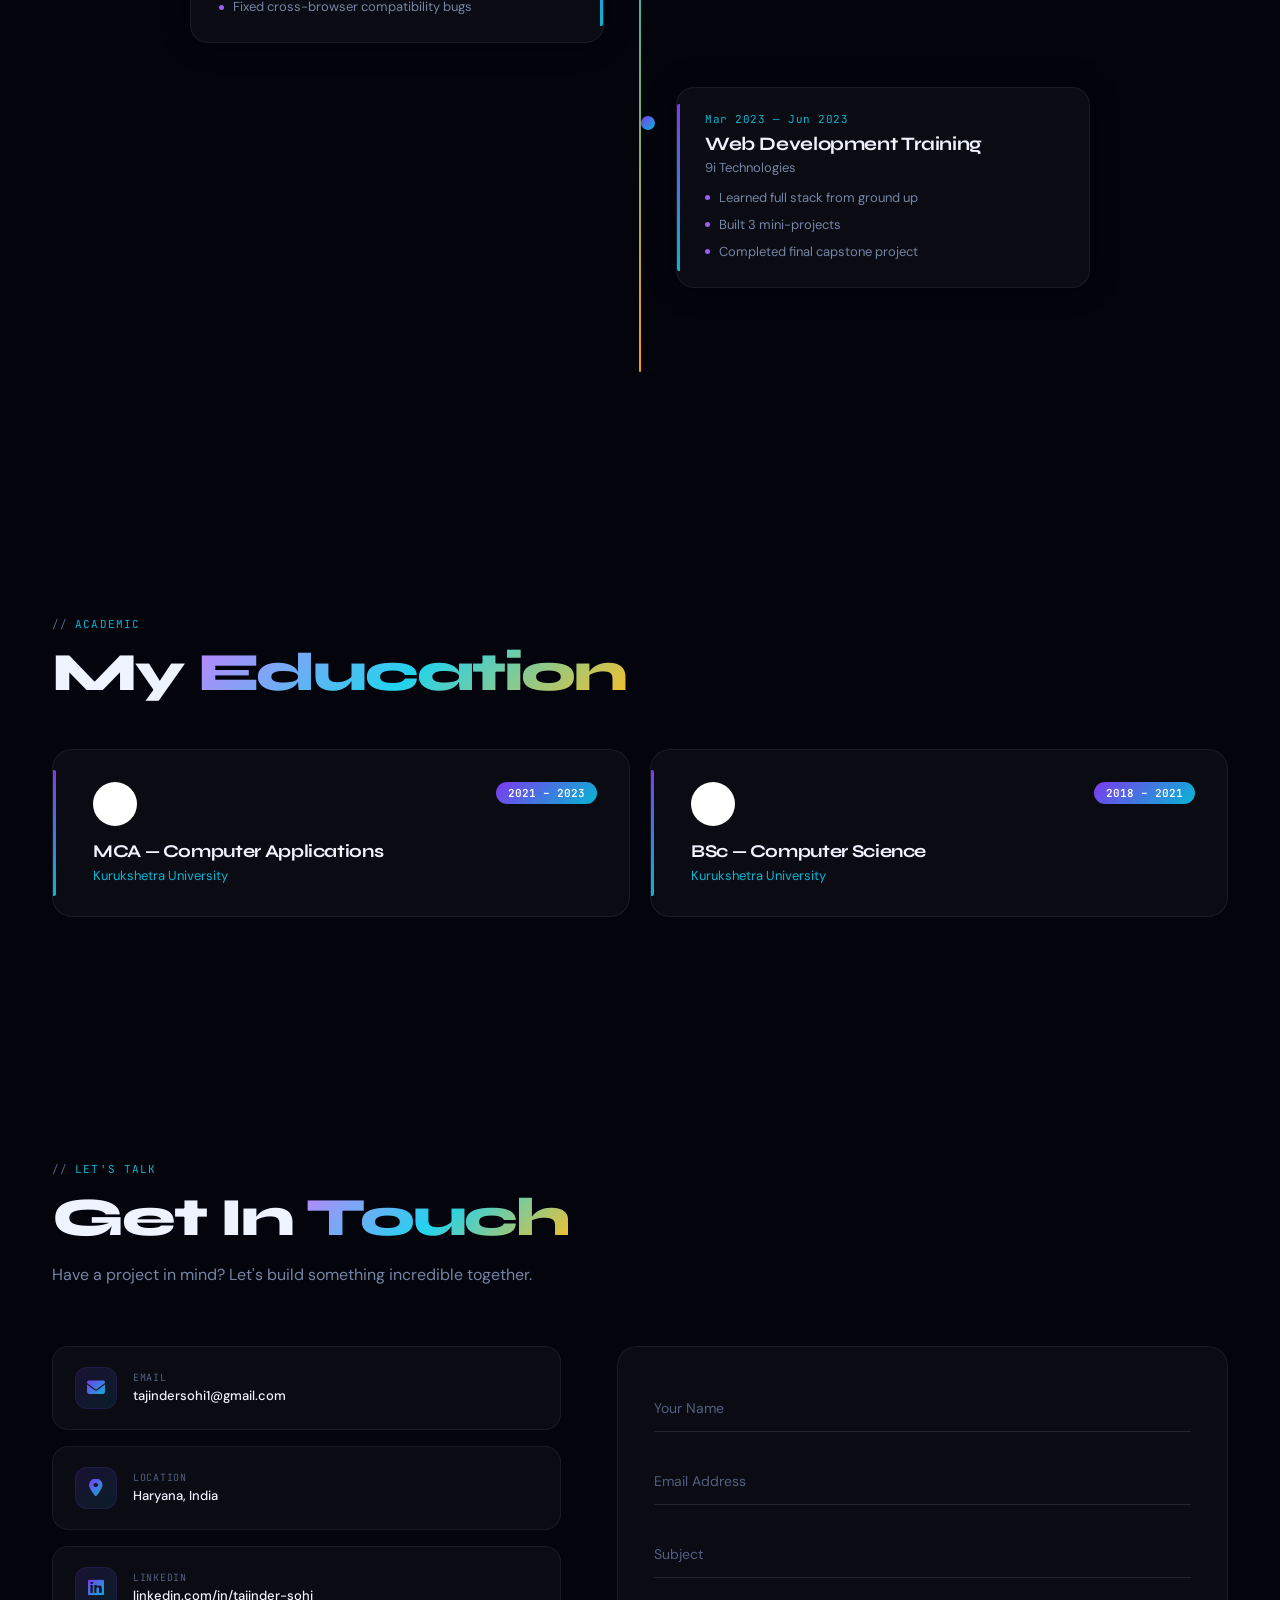
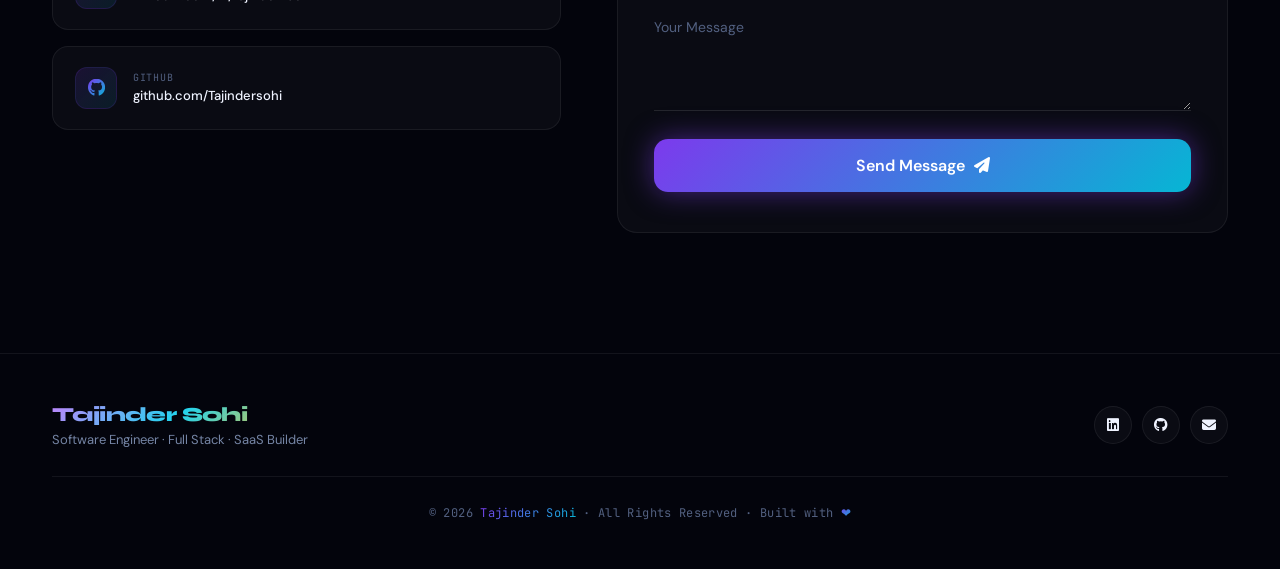
==== commit e6c30ad7: "Updaetd" ====
--- a/index.html
+++ b/index.html
@@ -1,1100 +1,3460 @@
 <!DOCTYPE html>
 <html lang="en">
+
 <head>
-<meta charset="UTF-8"/>
-<meta name="viewport" content="width=device-width,initial-scale=1.0"/>
-<title>Tajinder Sohi | Software Engineer</title>
-<link href="https://fonts.googleapis.com/css2?family=Syne:wght@400;600;700;800&family=DM+Sans:ital,opsz,wght@0,9..40,300;0,9..40,400;0,9..40,500;1,9..40,300&family=JetBrains+Mono:wght@300;400;500&display=swap" rel="stylesheet"/>
-<link rel="stylesheet" href="https://cdnjs.cloudflare.com/ajax/libs/font-awesome/6.5.0/css/all.min.css"/>
-<style>
-:root{
-  --bg:#03040c;--bg2:'transparent';--bg3:'transparent';
-  --surface:rgba(255,255,255,.03);--surface2:rgba(255,255,255,.055);
-  --border:rgba(255,255,255,.065);--border2:rgba(255,255,255,.11);
-  --v:#7c3aed;--v2:#9d5cf5;--v3:#c084fc;
-  --c:#06b6d4;--c2:#22d3ee;
-  --g:#f59e0b;--g2:#fbbf24;
-  --pk:#ec4899;
-  --gv:rgba(124,58,237,.5);--gc:rgba(6,182,212,.4);
-  --grad:linear-gradient(135deg,#7c3aed,#06b6d4);
-  --grad-gold:linear-gradient(135deg,#f59e0b,#ec4899);
-  --grad-text:linear-gradient(135deg,#c084fc 0%,#22d3ee 50%,#fbbf24 100%);
-  --text:#eff3ff;--muted:#526080;--muted2:#7585a5;
-  --display:'Syne',sans-serif;--sans:'DM Sans',sans-serif;--mono:'JetBrains Mono',monospace;
-  --ease:cubic-bezier(.16,1,.3,1);--ease2:cubic-bezier(.4,0,.2,1);
-}
-*,*::before,*::after{margin:0;padding:0;box-sizing:border-box}
-html{scroll-behavior:smooth}
-body{font-family:var(--sans);background:var(--bg);color:var(--text);overflow-x:hidden;min-height:100vh;cursor:none}
-img{max-width:100%;height:auto;display:block}
-a{color:inherit;text-decoration:none}
-button{font:inherit;cursor:none;border:none;background:none}
-ul{list-style:none}
-*{scrollbar-width:thin;scrollbar-color:var(--v) transparent}
-::-webkit-scrollbar{width:3px}
-::-webkit-scrollbar-thumb{background:var(--v);border-radius:99px}
-::selection{background:rgba(124,58,237,.35);color:var(--text)}
-
-/* CURSOR */
-#cdot{position:fixed;width:7px;height:7px;background:var(--c2);border-radius:50%;pointer-events:none;z-index:9999;transform:translate(-50%,-50%);transition:background .2s}
-#cring{position:fixed;width:34px;height:34px;border:1px solid rgba(124,58,237,.55);border-radius:50%;pointer-events:none;z-index:9998;transform:translate(-50%,-50%);transition:width .3s var(--ease),height .3s var(--ease),border-color .3s}
-body.cur-h #cring{width:54px;height:54px;border-color:rgba(245,158,11,.65);background:rgba(245,158,11,.04)}
-
-/* GLOBAL CANVAS */
-#bgc{position:fixed;inset:0;z-index:0;pointer-events:none;opacity:.55}
-
-/* NAV */
-.nav{position:fixed;top:0;left:0;right:0;z-index:500;padding:18px 52px;display:flex;align-items:center;justify-content:space-between;background:rgba(3,4,12,.6);backdrop-filter:blur(28px) saturate(200%);border-bottom:1px solid var(--border);transition:box-shadow .3s}
-.nav.scrolled{box-shadow:0 8px 40px rgba(0,0,0,.55)}
-.nav-logo{font-family:var(--display);font-size:22px;font-weight:800;letter-spacing:-.03em}
-.nav-logo span{background:var(--grad-text);-webkit-background-clip:text;background-clip:text;color:transparent;-webkit-text-fill-color:transparent}
-.nav-links{display:flex;gap:32px;align-items:center}
-.nav-links a{font-size:13px;font-weight:500;color:var(--muted2);letter-spacing:.02em;position:relative;padding:4px 0;transition:color .25s}
-.nav-links a::after{content:'';position:absolute;bottom:-2px;left:0;right:0;height:1px;background:var(--grad);transform:scaleX(0);transform-origin:left;transition:transform .3s var(--ease)}
-.nav-links a:hover,.nav-links a.active{color:var(--text)}
-.nav-links a:hover::after,.nav-links a.active::after{transform:scaleX(1)}
-.nav-cta{display:inline-flex;align-items:center;gap:8px;padding:9px 22px;border-radius:999px;font-size:13px;font-weight:600;background:var(--grad);color:#fff;box-shadow:0 0 20px var(--gv);transition:box-shadow .25s,transform .2s}
-.nav-cta:hover{transform:scale(1.04);box-shadow:0 0 40px var(--gv),0 0 60px var(--gc)}
-.nav-burger{display:none;flex-direction:column;gap:5px;cursor:none;z-index:600}
-.nav-burger span{display:block;width:24px;height:1.5px;background:var(--text);transition:all .3s}
-
-/* MOBILE NAV */
-.mnav{position:fixed;inset:0;z-index:450;background:rgba(3,4,12,.97);backdrop-filter:blur(28px);display:flex;flex-direction:column;align-items:center;justify-content:center;gap:32px;opacity:0;visibility:hidden;pointer-events:none;transition:opacity .3s,visibility .3s}
-.mnav.open{opacity:1;visibility:visible;pointer-events:auto}
-.mnav a{font-family:var(--display);font-size:30px;font-weight:700;color:var(--muted2);opacity:0;transition:color .2s}
-.mnav.open a{animation:fadeUp .4s var(--ease) forwards}
-.mnav.open a:nth-child(1){animation-delay:.04s}.mnav.open a:nth-child(2){animation-delay:.08s}.mnav.open a:nth-child(3){animation-delay:.12s}.mnav.open a:nth-child(4){animation-delay:.16s}.mnav.open a:nth-child(5){animation-delay:.20s}.mnav.open a:nth-child(6){animation-delay:.24s}.mnav.open a:nth-child(7){animation-delay:.28s}.mnav.open a:nth-child(8){animation-delay:.32s}
-.mnav a:hover{color:var(--text)}
-
-/* HERO */
-.hero{position:relative;min-height:100vh;display:flex;align-items:center;justify-content:center;overflow:hidden;z-index:1;padding:120px 52px 80px}
-#pcanvas{position:absolute;inset:0;width:100%;height:100%;pointer-events:none;z-index:1}
-.hblob{position:absolute;border-radius:50%;filter:blur(120px);pointer-events:none;z-index:1}
-.hblob--v{width:700px;height:700px;top:-15%;left:-10%;background:radial-gradient(circle,rgba(124,58,237,.2),transparent 70%);animation:blobD 22s ease-in-out infinite alternate}
-.hblob--c{width:500px;height:500px;bottom:-10%;right:-5%;background:radial-gradient(circle,rgba(6,182,212,.16),transparent 70%);animation:blobD 28s ease-in-out -8s infinite alternate}
-.hblob--g{width:360px;height:360px;top:30%;left:42%;background:radial-gradient(circle,rgba(245,158,11,.07),transparent 70%);animation:blobD 34s ease-in-out -14s infinite alternate}
-@keyframes blobD{0%{transform:translate(0,0) scale(1)}50%{transform:translate(3%,-4%) scale(1.07)}100%{transform:translate(-2%,3%) scale(.96)}}
-
-.hero-inner{position:relative;z-index:3;display:grid;grid-template-columns:1fr 1.1fr;gap:60px;align-items:center;max-width:1280px;width:100%}
-
-/* HERO LEFT */
-.hero-copy{display:flex;flex-direction:column;gap:22px}
-.hero-chip{display:inline-flex;align-items:center;gap:8px;width:fit-content;padding:6px 16px;border-radius:999px;background:rgba(52,211,153,.07);border:1px solid rgba(52,211,153,.22);font-family:var(--mono);font-size:11px;font-weight:500;letter-spacing:.08em;color:#34d399;text-transform:uppercase}
-.chip-dot{width:7px;height:7px;border-radius:50%;background:#34d399;animation:chipP 2s infinite}
-@keyframes chipP{0%{box-shadow:0 0 0 0 rgba(52,211,153,.7)}70%{box-shadow:0 0 0 8px rgba(52,211,153,0)}100%{box-shadow:0 0 0 0 rgba(52,211,153,0)}}
-.hero-h1{font-family:var(--display);font-weight:800;line-height:1.0;letter-spacing:-.04em}
-.hero-h1 .line1{font-size:17px;font-weight:400;color:var(--muted2);font-family:var(--sans);letter-spacing:.02em;display:block;margin-bottom:8px}
-.hero-h1 .hname{font-size:clamp(52px,7vw,88px);display:block;background:var(--grad-text);-webkit-background-clip:text;background-clip:text;color:transparent;-webkit-text-fill-color:transparent}
-.hero-h1 .htagline{font-size:clamp(19px,2.6vw,30px);display:block;color:var(--text);margin-top:6px;font-weight:700}
-.hero-h1 .htagline em{font-style:normal;color:var(--g2)}
-.typerow{font-family:var(--mono);font-size:17px;color:var(--c2);min-height:1.5em;letter-spacing:.03em}
-#typed{display:inline}
-.tcur{display:inline-block;margin-left:2px;animation:blink 1s step-end infinite;color:var(--c)}
-@keyframes blink{0%,100%{opacity:1}50%{opacity:0}}
-.hero-desc{font-size:15.5px;line-height:1.85;color:var(--muted2);max-width:460px}
-.hero-actions{display:flex;gap:12px;flex-wrap:wrap}
-.btn-p{display:inline-flex;align-items:center;gap:9px;padding:13px 30px;border-radius:999px;font-family:var(--sans);font-size:15px;font-weight:600;background:var(--grad);color:#fff;box-shadow:0 0 28px var(--gv);transition:transform .2s,box-shadow .2s}
-.btn-p:hover{transform:translateY(-2px) scale(1.03);box-shadow:0 0 48px var(--gv),0 0 80px var(--gc)}
-.btn-g{display:inline-flex;align-items:center;gap:9px;padding:13px 30px;border-radius:999px;font-family:var(--sans);font-size:15px;font-weight:600;border:1px solid var(--border2);color:var(--text);transition:border-color .2s,color .2s,transform .2s}
-.btn-g:hover{border-color:var(--v2);color:var(--v3);transform:translateY(-1px)}
-.stack-row{display:flex;flex-wrap:wrap;gap:7px}
-.spill{padding:4px 14px;border-radius:999px;font-family:var(--mono);font-size:11px;border:1px solid rgba(6,182,212,.2);color:var(--c);background:rgba(6,182,212,.05);transition:background .2s,border-color .2s}
-.spill:hover{background:rgba(6,182,212,.12);border-color:var(--c)}
-.socials{display:flex;gap:10px}
-.soc{width:42px;height:42px;border-radius:50%;border:1px solid var(--border);display:grid;place-items:center;font-size:15px;background:var(--surface);backdrop-filter:blur(10px);position:relative;overflow:hidden;transition:transform .2s,border-color .2s}
-.soc::before{content:'';position:absolute;inset:0;border-radius:50%;background:var(--grad);opacity:0;transition:opacity .2s}
-.soc i{position:relative;z-index:1}
-.soc:hover{transform:translateY(-3px);border-color:var(--v2)}
-.soc:hover::before{opacity:1}
-.hero-stats{display:flex;align-items:center;padding-top:18px;border-top:1px solid var(--border)}
-.hstat{flex:1;text-align:center}
-.hstat-n{display:block;font-family:var(--display);font-size:26px;font-weight:800;letter-spacing:-.03em;background:var(--grad-text);-webkit-background-clip:text;background-clip:text;color:transparent;-webkit-text-fill-color:transparent}
-.hstat-l{display:block;font-size:11px;color:var(--muted2);margin-top:3px;font-family:var(--mono);letter-spacing:.04em}
-.hstat-sep{width:1px;height:36px;background:var(--border)}
-
-/* HERO RIGHT — dual visual */
-.hero-stage{position:relative;height:580px;perspective:1200px;perspective-origin:50% 50%}
-
-/* 3D code panels */
-.panel{position:absolute;background:linear-gradient(160deg,rgba(18,18,55,.85),rgba(8,8,25,.9));backdrop-filter:blur(16px);border:1px solid rgba(255,255,255,.07);border-radius:14px;overflow:hidden;box-shadow:0 0 0 1px rgba(255,255,255,.04) inset,0 30px 80px rgba(0,0,0,.6),0 0 40px rgba(124,58,237,.06);transform-style:preserve-3d;transition:transform .6s var(--ease),box-shadow .4s}
-.panel-bar{height:28px;display:flex;align-items:center;gap:5px;padding:0 12px;background:rgba(255,255,255,.03);border-bottom:1px solid rgba(255,255,255,.05)}
-.pdot{width:9px;height:9px;border-radius:50%}
-.pdot.r{background:#ff5f56}.pdot.y{background:#ffbd2e}.pdot.g{background:#27c93f}
-.p1{width:340px;height:400px;top:50%;left:50%;transform:translate(-50%,-50%) rotateY(0deg);z-index:5}
-.p1::before{content:'';position:absolute;top:0;left:20%;right:20%;height:2px;background:var(--grad);border-radius:0 0 4px 4px}
-.p2{width:250px;height:360px;top:50%;left:8%;transform:translateY(-50%) rotateY(35deg) translateZ(-80px);z-index:3;opacity:.7}
-.p3{width:190px;height:320px;top:50%;left:-4%;transform:translateY(-50%) rotateY(52deg) translateZ(-160px);z-index:2;opacity:.42}
-.p4{width:250px;height:360px;top:50%;right:2%;transform:translateY(-50%) rotateY(-35deg) translateZ(-80px);z-index:3;opacity:.7}
-.p5{width:190px;height:320px;top:50%;right:-8%;transform:translateY(-50%) rotateY(-52deg) translateZ(-160px);z-index:2;opacity:.42}
-.pcode{padding:16px 18px;font-family:var(--mono);font-size:12.5px;line-height:1.9;overflow:hidden}
-.ck{color:#c084fc}.cf{color:#67e8f9}.cs{color:#86efac}.co{color:#94a3b8}.cm{color:#334155;font-style:italic}.cn{color:var(--g2)}
-.ccur{display:inline-block;width:7px;height:14px;background:var(--c);vertical-align:middle;animation:blink .9s step-end infinite;border-radius:1px}
-.ml{padding:18px 13px;display:flex;flex-direction:column;gap:8px}
-.mline{height:8px;border-radius:4px;background:rgba(255,255,255,.08)}
-.mline.fw{width:100%}.mline.tq{width:75%}.mline.hf{width:50%}.mline.sq{width:60%}
-.mblock{height:44px;border-radius:8px;background:rgba(124,58,237,.12);border:1px solid rgba(124,58,237,.15);margin:6px 0}
-.mgrid{display:grid;grid-template-columns:1fr 1fr;gap:6px;margin:6px 0}
-.mgcell{height:36px;border-radius:6px;background:rgba(6,182,212,.08);border:1px solid rgba(6,182,212,.1)}
-
-/* ORBITING BALL (from v2) overlaid on stage */
-.orb-canvas-wrap{position:absolute;top:50%;left:50%;transform:translate(-50%,-50%);width:260px;height:260px;z-index:6;pointer-events:none;opacity:.9}
-canvas#ballC{width:100%;height:100%}
-
-/* Golden moving orb line (from v1) */
-.orb-track{position:absolute;top:58%;left:0;right:0;height:56px;z-index:10;pointer-events:none;overflow:visible}
-#gorb{position:absolute;width:48px;height:48px;top:50%;transform:translateY(-50%);border-radius:50%;background:radial-gradient(circle at 35% 30%,#fff9c4,#fbbf24 40%,#f59e0b 70%,#b45309);box-shadow:0 0 30px rgba(245,158,11,.9),0 0 60px rgba(245,158,11,.5),0 0 100px rgba(245,158,11,.3),inset 0 -6px 12px rgba(0,0,0,.25);animation:orbM 5s cubic-bezier(.4,0,.6,1) infinite}
-#gorb::after{content:'';position:absolute;right:100%;top:20%;width:70px;height:60%;background:linear-gradient(to left,rgba(245,158,11,.4),transparent);border-radius:50% 0 0 50%;filter:blur(5px)}
-@keyframes orbM{0%{left:5%}50%{left:calc(100% - 55px)}100%{left:5%}}
-
-/* Floating mini stat cards */
-.scard{position:absolute;z-index:8;background:rgba(8,10,28,.78);backdrop-filter:blur(16px);border:1px solid rgba(255,255,255,.09);border-radius:12px;padding:12px 14px;box-shadow:0 8px 30px rgba(0,0,0,.4)}
-.sc-deploy{top:5%;right:2%;animation:fA 6s ease-in-out infinite}
-.sc-perf{bottom:8%;left:2%;animation:fB 7.5s ease-in-out -2s infinite}
-.sc-commit{top:27%;right:-2%;animation:fC 8s ease-in-out -4s infinite;width:168px}
-@keyframes fA{0%,100%{transform:translateY(0)}50%{transform:translateY(-10px)}}
-@keyframes fB{0%,100%{transform:translateY(0)}50%{transform:translateY(-8px)}}
-@keyframes fC{0%,100%{transform:translateY(0)}50%{transform:translateY(-12px)}}
-.slbl{font-family:var(--mono);font-size:9px;text-transform:uppercase;letter-spacing:.07em;color:var(--muted);margin-bottom:5px}
-.sval{font-family:var(--display);font-size:20px;font-weight:800;background:var(--grad-text);-webkit-background-clip:text;background-clip:text;color:transparent;-webkit-text-fill-color:transparent}
-.ssub{font-size:10px;color:var(--muted2);font-family:var(--mono)}
-.srow{display:flex;align-items:center;gap:7px;margin-bottom:5px}
-.srow:last-child{margin-bottom:0}
-.sdot{width:6px;height:6px;border-radius:50%;flex-shrink:0}
-.sdot.gr{background:#34d399}.sdot.vi{background:var(--v3)}.sdot.cy{background:var(--c2)}
-.srtxt{font-size:11px;color:var(--muted2);font-family:var(--mono)}
-.sbw{flex:1;height:3px;background:rgba(255,255,255,.07);border-radius:2px;overflow:hidden}
-.sbf{height:100%;border-radius:2px;background:var(--grad)}
-
-.hero-scroll{position:absolute;bottom:30px;left:50%;transform:translateX(-50%);z-index:4;color:var(--muted);font-size:18px;animation:chBounce 2s ease-in-out infinite;opacity:.5}
-@keyframes chBounce{0%,100%{transform:translateX(-50%) translateY(0)}50%{transform:translateX(-50%) translateY(8px)}}
-
-/* hero fade-in */
-.hero-copy>*{opacity:0;animation:fadeUp .7s var(--ease) forwards}
-.hero-copy>*:nth-child(1){animation-delay:.1s}.hero-copy>*:nth-child(2){animation-delay:.18s}.hero-copy>*:nth-child(3){animation-delay:.25s}.hero-copy>*:nth-child(4){animation-delay:.32s}.hero-copy>*:nth-child(5){animation-delay:.38s}.hero-copy>*:nth-child(6){animation-delay:.44s}.hero-copy>*:nth-child(7){animation-delay:.50s}.hero-copy>*:nth-child(8){animation-delay:.56s}
-.hero-stage{opacity:0;animation:fadeUp .9s var(--ease) .3s forwards}
-@keyframes fadeUp{from{opacity:0;transform:translateY(32px)}to{opacity:1;transform:translateY(0)}}
-
-/* SECTION */
-.section{position:relative;z-index:1;padding:120px 52px;max-width:1280px;margin:0 auto}
-.sfull{max-width:none;padding-left:0;padding-right:0}
-.sinner{max-width:1280px;margin:0 auto;padding:0 52px}
-.stag{display:inline-flex;align-items:center;gap:7px;font-family:var(--mono);font-size:11px;letter-spacing:.1em;text-transform:uppercase;color:var(--c);margin-bottom:14px}
-.stag::before{content:'//';color:var(--muted)}
-.stitle{font-family:var(--display);font-weight:800;font-size:clamp(34px,5vw,54px);letter-spacing:-.04em;color:var(--text);line-height:1.05;margin-bottom:14px}
-.stitle span{background:var(--grad-text);-webkit-background-clip:text;background-clip:text;color:transparent;-webkit-text-fill-color:transparent}
-.ssub-p{font-size:16px;line-height:1.8;color:var(--muted2);max-width:520px}
-
-/* REVEAL */
-.reveal{opacity:0;transform:translateY(38px);transition:opacity .7s var(--ease),transform .7s var(--ease)}
-.reveal.rl{transform:translateX(-38px)}
-.reveal.rr{transform:translateX(38px)}
-.reveal.show{opacity:1;transform:none}
-
-/* GLASS CARD */
-.gcard{background:var(--surface);backdrop-filter:blur(20px) saturate(180%);border:1px solid var(--border);border-radius:20px;box-shadow:0 0 40px rgba(0,0,0,.3),inset 0 1px 0 rgba(255,255,255,.05);transition:box-shadow .3s,border-color .3s,transform .3s}
-.gcard:hover{border-color:rgba(124,58,237,.25);box-shadow:0 0 60px rgba(0,0,0,.4),0 0 40px rgba(124,58,237,.07),inset 0 1px 0 rgba(255,255,255,.07)}
-
-/* ABOUT */
-.about-layout{display:grid;grid-template-columns:1fr 1.4fr;gap:64px;align-items:center;margin-top:56px}
-.about-visual{position:relative}
-.about-frame{position:relative;border-radius:24px;overflow:hidden;background:linear-gradient(135deg,var(--bg3),var(--bg2));border:1px solid var(--border2);padding:3px}
-.about-frame::before{content:'';position:absolute;inset:0;border-radius:24px;background:conic-gradient(from 0deg,var(--v),var(--c),var(--g),var(--pk),var(--v));opacity:.22;z-index:0;animation:spinG 6s linear infinite}
-@keyframes spinG{to{transform:rotate(360deg)}}
-.about-inner{position:relative;z-index:1;border-radius:22px;overflow:hidden;background:var(--bg3);min-height:460px;display:flex;align-items:center;justify-content:center;flex-direction:column;gap:16px}
-.about-init{font-family:var(--display);font-size:88px;font-weight:800;background:var(--grad-text);-webkit-background-clip:text;background-clip:text;color:transparent;-webkit-text-fill-color:transparent;line-height:1}
-.about-rlabel{font-family:var(--mono);font-size:12px;color:var(--muted);letter-spacing:.1em;text-transform:uppercase}
-.abadge{position:absolute;z-index:3;background:rgba(6,8,22,.82);backdrop-filter:blur(16px);border:1px solid var(--border2);border-radius:12px;padding:10px 14px;box-shadow:0 8px 30px rgba(0,0,0,.4)}
-.ab1{top:-16px;right:-16px;animation:fA 5s ease-in-out infinite}
-.ab2{bottom:-16px;left:-16px;animation:fB 6.5s ease-in-out -2s infinite}
-.ablbl{font-family:var(--mono);font-size:9px;color:var(--muted);text-transform:uppercase;letter-spacing:.07em;margin-bottom:3px}
-.abval{font-family:var(--display);font-size:18px;font-weight:800;background:var(--grad-text);-webkit-background-clip:text;background-clip:text;color:transparent;-webkit-text-fill-color:transparent}
-.absub{font-size:10px;color:var(--muted2);font-family:var(--mono);margin-top:2px}
-.about-content{display:flex;flex-direction:column;gap:24px}
-.about-h3{font-family:var(--display);font-size:28px;font-weight:800;letter-spacing:-.03em;color:var(--text);line-height:1.2}
-.about-h3 em{font-style:normal;color:var(--g2)}
-.about-p{font-size:15px;line-height:1.9;color:var(--muted2)}
-.about-minis{display:grid;grid-template-columns:repeat(3,1fr);gap:12px}
-.mini{padding:18px 14px;border-radius:14px;text-align:center;background:var(--surface2);border:1px solid var(--border);transition:transform .2s,border-color .2s}
-.mini:hover{transform:translateY(-4px);border-color:rgba(6,182,212,.22)}
-.mini-icon{font-size:22px;margin-bottom:8px;background:var(--grad);-webkit-background-clip:text;background-clip:text;color:transparent;-webkit-text-fill-color:transparent}
-.mini-t{font-family:var(--mono);font-size:11px;color:var(--c);text-transform:uppercase;letter-spacing:.07em;margin-bottom:4px}
-.mini-d{font-size:12px;color:var(--muted2);line-height:1.5}
-.info-g{display:grid;grid-template-columns:1fr 1fr;gap:12px}
-.irow{display:flex;flex-direction:column;gap:3px;padding-left:14px;position:relative}
-.irow::before{content:'';position:absolute;left:0;top:6px;width:5px;height:5px;border-radius:50%;background:var(--v2)}
-.ikey{font-family:var(--mono);font-size:10px;color:var(--muted);text-transform:uppercase;letter-spacing:.07em}
-.ival{font-size:14px;color:var(--text);font-weight:500}
-.chips{display:flex;flex-wrap:wrap;gap:7px}
-.chip{padding:4px 12px;border-radius:999px;font-size:11px;font-family:var(--mono);border:1px solid rgba(6,182,212,.2);color:var(--c);background:rgba(6,182,212,.05)}
-
-/* SKILLS */
-.skills-wrap{display:grid;grid-template-columns:repeat(auto-fill,minmax(110px,1fr));gap:14px;margin-top:48px}
-.skcard{padding:24px 14px;display:flex;flex-direction:column;align-items:center;gap:10px;text-align:center;background:var(--surface);border:1px solid var(--border);border-radius:16px;transition:transform .25s,box-shadow .25s,border-color .25s;cursor:default}
-.skcard:hover{transform:translateY(-6px);border-color:rgba(124,58,237,.3);box-shadow:0 0 28px rgba(124,58,237,.12)}
-.skcard img{width:48px;height:48px;object-fit:contain;transition:filter .25s}
-.skcard:hover img{filter:drop-shadow(0 0 10px rgba(124,58,237,.5))}
-.sk-name{font-family:var(--mono);font-size:11px;color:var(--muted2);letter-spacing:.03em}
-.sk-bw{width:100%;height:3px;background:rgba(255,255,255,.06);border-radius:2px;overflow:hidden}
-.sk-bf{height:100%;width:0;background:var(--grad);border-radius:2px;transition:width 1.3s var(--ease)}
-
-/* SERVICES */
-.srv-section{background:var(--bg2);padding:120px 0}
-.srv-grid{display:grid;grid-template-columns:repeat(3,1fr);gap:20px;margin-top:48px}
-.svc{padding:40px 28px;position:relative;border-radius:20px;overflow:hidden;background:var(--surface);border:1px solid var(--border);transition:transform .3s,box-shadow .3s}
-.svc::before{content:'';position:absolute;top:0;left:0;right:0;height:2px;background:var(--grad)}
-.svc:hover{transform:translateY(-8px);box-shadow:0 20px 60px rgba(124,58,237,.12)}
-.svc-glow{position:absolute;width:200px;height:200px;border-radius:50%;top:-60px;right:-60px;filter:blur(60px);pointer-events:none;opacity:.08;background:var(--v);transition:opacity .3s}
-.svc:hover .svc-glow{opacity:.15}
-.svc-icon{margin-bottom:20px}
-.svc-icon i{background:var(--grad);-webkit-background-clip:text;background-clip:text;color:transparent;-webkit-text-fill-color:transparent;font-size:26px}
-.svc-title{font-family:var(--display);font-size:20px;font-weight:700;color:var(--text);margin-bottom:10px;letter-spacing:-.02em}
-.svc-desc{font-size:14px;line-height:1.78;color:var(--muted2)}
-
-/* PROJECTS */
-.proj-grid{display:grid;grid-template-columns:repeat(2,1fr);gap:20px;margin-top:48px}
-.pcard{padding:32px;min-height:300px;display:flex;flex-direction:column;position:relative;overflow:hidden;border-radius:20px;background:var(--surface);border:1px solid var(--border);transform-style:preserve-3d;transition:border-color .3s,box-shadow .3s,transform .3s}
-.pcard::after{content:'';position:absolute;inset:0;border-radius:20px;background:linear-gradient(135deg,rgba(124,58,237,.04),transparent);pointer-events:none}
-.pcard:hover{border-color:rgba(124,58,237,.35);box-shadow:0 0 0 1px rgba(6,182,212,.15),0 20px 60px rgba(124,58,237,.12);transform:translateY(-4px)}
-.ptop{display:flex;align-items:center;justify-content:space-between;margin-bottom:14px}
-.pname{font-family:var(--display);font-size:22px;font-weight:800;color:var(--text);letter-spacing:-.03em}
-.ptag{font-family:var(--mono);font-size:10px;text-transform:uppercase;letter-spacing:.07em;padding:4px 12px;border-radius:999px;border:1px solid rgba(6,182,212,.3);color:var(--c)}
-.pdesc{font-size:14px;line-height:1.78;color:var(--muted2);flex:1;margin-bottom:16px}
-.ptechs{display:flex;flex-wrap:wrap;gap:6px;margin-bottom:16px}
-.ptech{font-family:var(--mono);font-size:10px;padding:3px 10px;border-radius:999px;border:1px solid rgba(255,255,255,.07);color:var(--muted2)}
-.plinks{display:flex;gap:8px;margin-top:auto}
-.plink{display:inline-flex;align-items:center;gap:5px;padding:7px 14px;border-radius:999px;font-size:12px;font-weight:600;border:1px solid rgba(255,255,255,.1);color:var(--muted2);transition:all .2s;font-family:var(--mono)}
-.plink.live{border-color:rgba(6,182,212,.3);color:var(--c)}
-.plink:hover{border-color:var(--v2);color:var(--v3)}
-
-/* EXPERIENCE TIMELINE */
-.timeline{position:relative;margin-top:56px;max-width:900px;margin-left:auto;margin-right:auto;padding:0 0 40px}
-.tl-line{position:absolute;left:50%;top:0;bottom:0;width:2px;transform:translateX(-50%);background:linear-gradient(180deg,var(--v),var(--c),var(--g));border-radius:2px}
-.tl-item{width:46%;padding:24px 28px;margin-bottom:44px;position:relative;background:var(--surface);border:1px solid var(--border);border-radius:18px;box-shadow:0 0 30px rgba(0,0,0,.3);transition:border-color .3s,transform .3s}
-.tl-item:hover{border-color:rgba(124,58,237,.3);transform:translateY(-3px)}
-.tl-item.tl-l{margin-right:auto}
-.tl-item.tl-r{margin-left:auto}
-.tl-item::before{content:'';position:absolute;top:28px;width:14px;height:14px;border-radius:50%;background:var(--grad);z-index:2;animation:tlP 2.5s ease-out infinite}
-.tl-item.tl-l::before{right:-7%;transform:translateX(50%)}
-.tl-item.tl-r::before{left:-7%;transform:translateX(-50%)}
-@keyframes tlP{0%{box-shadow:0 0 0 0 rgba(124,58,237,.5)}100%{box-shadow:0 0 0 12px rgba(124,58,237,0)}}
-.tl-item::after{content:'';position:absolute;top:16px;bottom:16px;width:3px;background:var(--grad);border-radius:2px}
-.tl-item.tl-l::after{right:0;border-radius:0 2px 2px 0}
-.tl-item.tl-r::after{left:0;border-radius:2px 0 0 2px}
-.tl-date{font-family:var(--mono);font-size:11px;color:var(--c);letter-spacing:.05em;margin-bottom:6px;display:block}
-.tl-role{font-family:var(--display);font-size:19px;font-weight:700;color:var(--text);margin-bottom:4px;letter-spacing:-.02em}
-.tl-co{font-size:13px;color:var(--muted2);margin-bottom:12px}
-.tl-duties{display:flex;flex-direction:column;gap:6px}
-.tl-duty{position:relative;padding-left:14px;font-size:13px;line-height:1.6;color:var(--muted2)}
-.tl-duty::before{content:'';position:absolute;left:0;top:.55em;width:5px;height:5px;border-radius:50%;background:var(--v2)}
-
-/* EDUCATION */
-.edu-grid{display:grid;grid-template-columns:repeat(2,1fr);gap:20px;margin-top:48px}
-.edu-card{padding:32px 32px 32px 40px;position:relative;overflow:hidden;background:var(--surface);border:1px solid var(--border);border-radius:20px;transition:transform .3s,border-color .3s}
-.edu-card:hover{transform:translateY(-4px);border-color:rgba(124,58,237,.3)}
-.edu-card::before{content:'';position:absolute;left:0;top:20px;bottom:20px;width:3px;background:var(--grad);border-radius:0 2px 2px 0}
-.edu-top{display:flex;align-items:flex-start;justify-content:space-between;margin-bottom:14px}
-.edu-logo{width:44px;height:44px;border-radius:50%;background:#fff;display:grid;place-items:center;overflow:hidden}
-.edu-logo img{width:32px;height:32px;object-fit:contain}
-.edu-year{font-family:var(--mono);font-size:11px;font-weight:600;padding:4px 12px;border-radius:999px;background:var(--grad);color:#fff}
-.edu-deg{font-family:var(--display);font-size:18px;font-weight:700;color:var(--text);margin-bottom:5px;letter-spacing:-.02em}
-.edu-uni{font-size:13px;color:var(--c)}
-
-/* CONTACT */
-.contact-layout{display:grid;grid-template-columns:1fr 1.2fr;gap:56px;margin-top:56px}
-.ci-cards{display:flex;flex-direction:column;gap:16px}
-.ci-card{display:flex;align-items:center;gap:16px;padding:20px 22px;border-radius:16px;text-decoration:none;background:var(--surface);border:1px solid var(--border);transition:transform .25s,border-color .25s,box-shadow .25s}
-.ci-card:hover{transform:translateX(4px);border-color:rgba(124,58,237,.3);box-shadow:0 0 30px rgba(124,58,237,.08)}
-.ci-icon{width:42px;height:42px;border-radius:12px;flex-shrink:0;display:grid;place-items:center;font-size:18px;background:linear-gradient(135deg,rgba(124,58,237,.15),rgba(6,182,212,.1));border:1px solid rgba(124,58,237,.15)}
-.ci-icon i{background:var(--grad);-webkit-background-clip:text;background-clip:text;color:transparent;-webkit-text-fill-color:transparent}
-.ci-lbl{font-family:var(--mono);font-size:10px;color:var(--muted);text-transform:uppercase;letter-spacing:.07em;margin-bottom:3px}
-.ci-val{font-size:13px;color:var(--text);font-weight:500;word-break:break-all}
-.cf-card{padding:40px 36px;background:var(--surface);border:1px solid var(--border);border-radius:20px}
-.fr{position:relative;margin-bottom:28px}
-.fr input,.fr textarea{width:100%;background:transparent;border:none;border-bottom:1px solid var(--border2);color:var(--text);padding:12px 0;font-family:var(--sans);font-size:15px;outline:none;transition:border-color .25s}
-.fr textarea{min-height:90px;resize:vertical;display:block}
-.fr label{position:absolute;left:0;top:12px;font-size:14px;color:var(--muted);pointer-events:none;transition:transform .25s,color .25s,font-size .25s;transform-origin:left top}
-.fr input:focus,.fr textarea:focus{border-bottom-color:var(--v2)}
-.fr input:focus+label,.fr textarea:focus+label,.fr input:not(:placeholder-shown)+label,.fr textarea:not(:placeholder-shown)+label{transform:translateY(-22px) scale(.82);color:var(--v3)}
-.fr input::placeholder,.fr textarea::placeholder{color:transparent}
-.btn-sub{width:100%;padding:16px;border-radius:14px;background:var(--grad);color:#fff;font-family:var(--sans);font-size:16px;font-weight:600;box-shadow:0 0 28px var(--gv);transition:transform .2s,box-shadow .2s;display:flex;align-items:center;justify-content:center;gap:9px}
-.btn-sub:hover{transform:scale(1.02);box-shadow:0 0 48px var(--gv)}
-
-/* FOOTER */
-footer{position:relative;z-index:1;background:var(--bg2);border-top:1px solid var(--border);padding:48px 52px}
-.footer-inner{max-width:1280px;margin:0 auto}
-.footer-top{display:flex;align-items:center;justify-content:space-between;flex-wrap:wrap;gap:20px;margin-bottom:28px;padding-bottom:28px;border-bottom:1px solid var(--border)}
-.fb-name{font-family:var(--display);font-size:20px;font-weight:800;background:var(--grad-text);-webkit-background-clip:text;background-clip:text;color:transparent;-webkit-text-fill-color:transparent;letter-spacing:-.03em;margin-bottom:4px}
-.fb-sub{font-size:13px;color:var(--muted2)}
-.footer-socs{display:flex;gap:10px}
-.fsoc{width:38px;height:38px;border-radius:50%;border:1px solid var(--border);display:grid;place-items:center;font-size:14px;background:var(--surface);transition:transform .2s,background .2s,border-color .2s}
-.fsoc:hover{transform:scale(1.1);background:var(--grad);border-color:transparent}
-.footer-cr{font-family:var(--mono);font-size:12px;color:var(--muted);text-align:center;letter-spacing:.03em}
-.footer-cr span{background:var(--grad);-webkit-background-clip:text;background-clip:text;color:transparent;-webkit-text-fill-color:transparent}
-
-/* RESPONSIVE */
-@media(max-width:1100px){
-  .hero-inner{grid-template-columns:1fr;gap:48px}
-  .hero-stage{height:320px}
-  .p2,.p3,.p4,.p5{display:none}
-  .p1{width:100%;position:relative;top:auto;left:auto;transform:none;height:auto}
-  .about-layout{grid-template-columns:1fr}
-  .srv-grid{grid-template-columns:repeat(2,1fr)}
-  .contact-layout{grid-template-columns:1fr}
-}
-@media(max-width:768px){
-  .nav{padding:16px 20px}
-  .nav-links{display:none}
-  .nav-burger{display:flex}
-  .section{padding:80px 20px}
-  .sinner{padding:0 20px}
-  .srv-section{padding:80px 0}
-  .hero{padding:100px 20px 60px}
-  .proj-grid{grid-template-columns:1fr}
-  .edu-grid{grid-template-columns:1fr}
-  .about-minis{grid-template-columns:1fr}
-  .tl-line{left:20px}
-  .tl-item{width:100%;margin-left:0;padding-left:48px}
-  .tl-item.tl-r{margin-left:0}
-  .tl-item.tl-l::before,.tl-item.tl-r::before{left:12px;right:auto;transform:none}
-  .tl-item.tl-l::after,.tl-item.tl-r::after{left:0;right:auto;border-radius:2px 0 0 2px}
-  footer{padding:40px 20px}
-  .footer-top{flex-direction:column;align-items:flex-start}
-  .hstat-n{font-size:20px}
-  .orb-canvas-wrap{width:180px;height:180px}
-}
-</style>
+  <meta charset="UTF-8" />
+  <meta name="viewport" content="width=device-width,initial-scale=1.0" />
+  <title>Tajinder Sohi | Software Engineer</title>
+  <link
+    href="https://fonts.googleapis.com/css2?family=Syne:wght@400;600;700;800&family=DM+Sans:ital,opsz,wght@0,9..40,300;0,9..40,400;0,9..40,500;1,9..40,300&family=JetBrains+Mono:wght@300;400;500&display=swap"
+    rel="stylesheet" />
+  <link rel="stylesheet" href="https://cdnjs.cloudflare.com/ajax/libs/font-awesome/6.5.0/css/all.min.css" />
+  <style>
+    :root {
+      --bg: #03040c;
+      --bg2: 'transparent';
+      --bg3: 'transparent';
+      --surface: rgba(255, 255, 255, .03);
+      --surface2: rgba(255, 255, 255, .055);
+      --border: rgba(255, 255, 255, .065);
+      --border2: rgba(255, 255, 255, .11);
+      --v: #7c3aed;
+      --v2: #9d5cf5;
+      --v3: #c084fc;
+      --c: #06b6d4;
+      --c2: #22d3ee;
+      --g: #f59e0b;
+      --g2: #fbbf24;
+      --pk: #ec4899;
+      --gv: rgba(124, 58, 237, .5);
+      --gc: rgba(6, 182, 212, .4);
+      --grad: linear-gradient(135deg, #7c3aed, #06b6d4);
+      --grad-gold: linear-gradient(135deg, #f59e0b, #ec4899);
+      --grad-text: linear-gradient(135deg, #c084fc 0%, #22d3ee 50%, #fbbf24 100%);
+      --text: #eff3ff;
+      --muted: #526080;
+      --muted2: #7585a5;
+      --display: 'Syne', sans-serif;
+      --sans: 'DM Sans', sans-serif;
+      --mono: 'JetBrains Mono', monospace;
+      --ease: cubic-bezier(.16, 1, .3, 1);
+      --ease2: cubic-bezier(.4, 0, .2, 1);
+    }
+
+    *,
+    *::before,
+    *::after {
+      margin: 0;
+      padding: 0;
+      box-sizing: border-box
+    }
+
+    html {
+      scroll-behavior: smooth
+    }
+
+    body {
+      font-family: var(--sans);
+      background: var(--bg);
+      color: var(--text);
+      overflow-x: hidden;
+      min-height: 100vh;
+      cursor: none
+    }
+
+    img {
+      max-width: 100%;
+      height: auto;
+      display: block
+    }
+
+    a {
+      color: inherit;
+      text-decoration: none
+    }
+
+    button {
+      font: inherit;
+      cursor: none;
+      border: none;
+      background: none
+    }
+
+    ul {
+      list-style: none
+    }
+
+    * {
+      scrollbar-width: thin;
+      scrollbar-color: var(--v) transparent
+    }
+
+    ::-webkit-scrollbar {
+      width: 3px
+    }
+
+    ::-webkit-scrollbar-thumb {
+      background: var(--v);
+      border-radius: 99px
+    }
+
+    ::selection {
+      background: rgba(124, 58, 237, .35);
+      color: var(--text)
+    }
+
+    /* CURSOR */
+    #cdot {
+      position: fixed;
+      width: 7px;
+      height: 7px;
+      background: var(--c2);
+      border-radius: 50%;
+      pointer-events: none;
+      z-index: 9999;
+      transform: translate(-50%, -50%);
+      transition: background .2s
+    }
+
+    #cring {
+      position: fixed;
+      width: 34px;
+      height: 34px;
+      border: 1px solid rgba(124, 58, 237, .55);
+      border-radius: 50%;
+      pointer-events: none;
+      z-index: 9998;
+      transform: translate(-50%, -50%);
+      transition: width .3s var(--ease), height .3s var(--ease), border-color .3s
+    }
+
+    body.cur-h #cring {
+      width: 54px;
+      height: 54px;
+      border-color: rgba(245, 158, 11, .65);
+      background: rgba(245, 158, 11, .04)
+    }
+
+    /* GLOBAL CANVAS */
+    #bgc {
+      position: fixed;
+      inset: 0;
+      z-index: 0;
+      pointer-events: none;
+      opacity: .55
+    }
+
+    /* NAV */
+    .nav {
+      position: fixed;
+      top: 0;
+      left: 0;
+      right: 0;
+      z-index: 500;
+      padding: 18px 52px;
+      display: flex;
+      align-items: center;
+      justify-content: space-between;
+      background: rgba(3, 4, 12, .6);
+      backdrop-filter: blur(28px) saturate(200%);
+      border-bottom: 1px solid var(--border);
+      transition: box-shadow .3s
+    }
+
+    .nav.scrolled {
+      box-shadow: 0 8px 40px rgba(0, 0, 0, .55)
+    }
+
+    .nav-logo {
+      font-family: var(--display);
+      font-size: 22px;
+      font-weight: 800;
+      letter-spacing: -.03em
+    }
+
+    .nav-logo span {
+      background: var(--grad-text);
+      -webkit-background-clip: text;
+      background-clip: text;
+      color: transparent;
+      -webkit-text-fill-color: transparent
+    }
+
+    .nav-links {
+      display: flex;
+      gap: 32px;
+      align-items: center
+    }
+
+    .nav-links a {
+      font-size: 13px;
+      font-weight: 500;
+      color: var(--muted2);
+      letter-spacing: .02em;
+      position: relative;
+      padding: 4px 0;
+      transition: color .25s
+    }
+
+    .nav-links a::after {
+      content: '';
+      position: absolute;
+      bottom: -2px;
+      left: 0;
+      right: 0;
+      height: 1px;
+      background: var(--grad);
+      transform: scaleX(0);
+      transform-origin: left;
+      transition: transform .3s var(--ease)
+    }
+
+    .nav-links a:hover,
+    .nav-links a.active {
+      color: var(--text)
+    }
+
+    .nav-links a:hover::after,
+    .nav-links a.active::after {
+      transform: scaleX(1)
+    }
+
+    .nav-cta {
+      display: inline-flex;
+      align-items: center;
+      gap: 8px;
+      padding: 9px 22px;
+      border-radius: 999px;
+      font-size: 13px;
+      font-weight: 600;
+      background: var(--grad);
+      color: #fff;
+      box-shadow: 0 0 20px var(--gv);
+      transition: box-shadow .25s, transform .2s
+    }
+
+    .nav-cta:hover {
+      transform: scale(1.04);
+      box-shadow: 0 0 40px var(--gv), 0 0 60px var(--gc)
+    }
+
+    .nav-burger {
+      display: none;
+      flex-direction: column;
+      gap: 5px;
+      cursor: none;
+      z-index: 600
+    }
+
+    .nav-burger span {
+      display: block;
+      width: 24px;
+      height: 1.5px;
+      background: var(--text);
+      transition: all .3s
+    }
+
+    /* MOBILE NAV */
+    .mnav {
+      position: fixed;
+      inset: 0;
+      z-index: 450;
+      background: rgba(3, 4, 12, .97);
+      backdrop-filter: blur(28px);
+      display: flex;
+      flex-direction: column;
+      align-items: center;
+      justify-content: center;
+      gap: 32px;
+      opacity: 0;
+      visibility: hidden;
+      pointer-events: none;
+      transition: opacity .3s, visibility .3s
+    }
+
+    .mnav.open {
+      opacity: 1;
+      visibility: visible;
+      pointer-events: auto
+    }
+
+    .mnav a {
+      font-family: var(--display);
+      font-size: 30px;
+      font-weight: 700;
+      color: var(--muted2);
+      opacity: 0;
+      transition: color .2s
+    }
+
+    .mnav.open a {
+      animation: fadeUp .4s var(--ease) forwards
+    }
+
+    .mnav.open a:nth-child(1) {
+      animation-delay: .04s
+    }
+
+    .mnav.open a:nth-child(2) {
+      animation-delay: .08s
+    }
+
+    .mnav.open a:nth-child(3) {
+      animation-delay: .12s
+    }
+
+    .mnav.open a:nth-child(4) {
+      animation-delay: .16s
+    }
+
+    .mnav.open a:nth-child(5) {
+      animation-delay: .20s
+    }
+
+    .mnav.open a:nth-child(6) {
+      animation-delay: .24s
+    }
+
+    .mnav.open a:nth-child(7) {
+      animation-delay: .28s
+    }
+
+    .mnav.open a:nth-child(8) {
+      animation-delay: .32s
+    }
+
+    .mnav a:hover {
+      color: var(--text)
+    }
+
+    /* HERO */
+    .hero {
+      position: relative;
+      min-height: 100vh;
+      display: flex;
+      align-items: center;
+      justify-content: center;
+      overflow: hidden;
+      z-index: 1;
+      padding: 120px 52px 80px
+    }
+
+    #pcanvas {
+      position: absolute;
+      inset: 0;
+      width: 100%;
+      height: 100%;
+      pointer-events: none;
+      z-index: 1
+    }
+
+    .hblob {
+      position: absolute;
+      border-radius: 50%;
+      filter: blur(120px);
+      pointer-events: none;
+      z-index: 1
+    }
+
+    .hblob--v {
+      width: 700px;
+      height: 700px;
+      top: -15%;
+      left: -10%;
+      background: radial-gradient(circle, rgba(124, 58, 237, .2), transparent 70%);
+      animation: blobD 22s ease-in-out infinite alternate
+    }
+
+    .hblob--c {
+      width: 500px;
+      height: 500px;
+      bottom: -10%;
+      right: -5%;
+      background: radial-gradient(circle, rgba(6, 182, 212, .16), transparent 70%);
+      animation: blobD 28s ease-in-out -8s infinite alternate
+    }
+
+    .hblob--g {
+      width: 360px;
+      height: 360px;
+      top: 30%;
+      left: 42%;
+      background: radial-gradient(circle, rgba(245, 158, 11, .07), transparent 70%);
+      animation: blobD 34s ease-in-out -14s infinite alternate
+    }
+
+    @keyframes blobD {
+      0% {
+        transform: translate(0, 0) scale(1)
+      }
+
+      50% {
+        transform: translate(3%, -4%) scale(1.07)
+      }
+
+      100% {
+        transform: translate(-2%, 3%) scale(.96)
+      }
+    }
+
+    .hero-inner {
+      position: relative;
+      z-index: 3;
+      display: grid;
+      grid-template-columns: 1fr 1.1fr;
+      gap: 60px;
+      align-items: center;
+      max-width: 1280px;
+      width: 100%
+    }
+
+    /* HERO LEFT */
+    .hero-copy {
+      display: flex;
+      flex-direction: column;
+      gap: 22px
+    }
+
+    .hero-chip {
+      display: inline-flex;
+      align-items: center;
+      gap: 8px;
+      width: fit-content;
+      padding: 6px 16px;
+      border-radius: 999px;
+      background: rgba(52, 211, 153, .07);
+      border: 1px solid rgba(52, 211, 153, .22);
+      font-family: var(--mono);
+      font-size: 11px;
+      font-weight: 500;
+      letter-spacing: .08em;
+      color: #34d399;
+      text-transform: uppercase
+    }
+
+    .chip-dot {
+      width: 7px;
+      height: 7px;
+      border-radius: 50%;
+      background: #34d399;
+      animation: chipP 2s infinite
+    }
+
+    @keyframes chipP {
+      0% {
+        box-shadow: 0 0 0 0 rgba(52, 211, 153, .7)
+      }
+
+      70% {
+        box-shadow: 0 0 0 8px rgba(52, 211, 153, 0)
+      }
+
+      100% {
+        box-shadow: 0 0 0 0 rgba(52, 211, 153, 0)
+      }
+    }
+
+    .hero-h1 {
+      font-family: var(--display);
+      font-weight: 800;
+      line-height: 1.0;
+      letter-spacing: -.04em
+    }
+
+    .hero-h1 .line1 {
+      font-size: 17px;
+      font-weight: 400;
+      color: var(--muted2);
+      font-family: var(--sans);
+      letter-spacing: .02em;
+      display: block;
+      margin-bottom: 8px
+    }
+
+    .hero-h1 .hname {
+      font-size: clamp(52px, 7vw, 88px);
+      display: block;
+      background: var(--grad-text);
+      -webkit-background-clip: text;
+      background-clip: text;
+      color: transparent;
+      -webkit-text-fill-color: transparent
+    }
+
+    .hero-h1 .htagline {
+      font-size: clamp(19px, 2.6vw, 30px);
+      display: block;
+      color: var(--text);
+      margin-top: 6px;
+      font-weight: 700
+    }
+
+    .hero-h1 .htagline em {
+      font-style: normal;
+      color: var(--g2)
+    }
+
+    .typerow {
+      font-family: var(--mono);
+      font-size: 17px;
+      color: var(--c2);
+      min-height: 1.5em;
+      letter-spacing: .03em
+    }
+
+    #typed {
+      display: inline
+    }
+
+    .tcur {
+      display: inline-block;
+      margin-left: 2px;
+      animation: blink 1s step-end infinite;
+      color: var(--c)
+    }
+
+    @keyframes blink {
+
+      0%,
+      100% {
+        opacity: 1
+      }
+
+      50% {
+        opacity: 0
+      }
+    }
+
+    .hero-desc {
+      font-size: 15.5px;
+      line-height: 1.85;
+      color: var(--muted2);
+      max-width: 460px
+    }
+
+    .hero-actions {
+      display: flex;
+      gap: 12px;
+      flex-wrap: wrap
+    }
+
+    .btn-p {
+      display: inline-flex;
+      align-items: center;
+      gap: 9px;
+      padding: 13px 30px;
+      border-radius: 999px;
+      font-family: var(--sans);
+      font-size: 15px;
+      font-weight: 600;
+      background: var(--grad);
+      color: #fff;
+      box-shadow: 0 0 28px var(--gv);
+      transition: transform .2s, box-shadow .2s
+    }
+
+    .btn-p:hover {
+      transform: translateY(-2px) scale(1.03);
+      box-shadow: 0 0 48px var(--gv), 0 0 80px var(--gc)
+    }
+
+    .btn-g {
+      display: inline-flex;
+      align-items: center;
+      gap: 9px;
+      padding: 13px 30px;
+      border-radius: 999px;
+      font-family: var(--sans);
+      font-size: 15px;
+      font-weight: 600;
+      border: 1px solid var(--border2);
+      color: var(--text);
+      transition: border-color .2s, color .2s, transform .2s
+    }
+
+    .btn-g:hover {
+      border-color: var(--v2);
+      color: var(--v3);
+      transform: translateY(-1px)
+    }
+
+    .stack-row {
+      display: flex;
+      flex-wrap: wrap;
+      gap: 7px
+    }
+
+    .spill {
+      padding: 4px 14px;
+      border-radius: 999px;
+      font-family: var(--mono);
+      font-size: 11px;
+      border: 1px solid rgba(6, 182, 212, .2);
+      color: var(--c);
+      background: rgba(6, 182, 212, .05);
+      transition: background .2s, border-color .2s
+    }
+
+    .spill:hover {
+      background: rgba(6, 182, 212, .12);
+      border-color: var(--c)
+    }
+
+    .socials {
+      display: flex;
+      gap: 10px
+    }
+
+    .soc {
+      width: 42px;
+      height: 42px;
+      border-radius: 50%;
+      border: 1px solid var(--border);
+      display: grid;
+      place-items: center;
+      font-size: 15px;
+      background: var(--surface);
+      backdrop-filter: blur(10px);
+      position: relative;
+      overflow: hidden;
+      transition: transform .2s, border-color .2s
+    }
+
+    .soc::before {
+      content: '';
+      position: absolute;
+      inset: 0;
+      border-radius: 50%;
+      background: var(--grad);
+      opacity: 0;
+      transition: opacity .2s
+    }
+
+    .soc i {
+      position: relative;
+      z-index: 1
+    }
+
+    .soc:hover {
+      transform: translateY(-3px);
+      border-color: var(--v2)
+    }
+
+    .soc:hover::before {
+      opacity: 1
+    }
+
+    .hero-stats {
+      display: flex;
+      align-items: center;
+      padding-top: 18px;
+      border-top: 1px solid var(--border)
+    }
+
+    .hstat {
+      flex: 1;
+      text-align: center
+    }
+
+    .hstat-n {
+      display: block;
+      font-family: var(--display);
+      font-size: 26px;
+      font-weight: 800;
+      letter-spacing: -.03em;
+      background: var(--grad-text);
+      -webkit-background-clip: text;
+      background-clip: text;
+      color: transparent;
+      -webkit-text-fill-color: transparent
+    }
+
+    .hstat-l {
+      display: block;
+      font-size: 11px;
+      color: var(--muted2);
+      margin-top: 3px;
+      font-family: var(--mono);
+      letter-spacing: .04em
+    }
+
+    .hstat-sep {
+      width: 1px;
+      height: 36px;
+      background: var(--border)
+    }
+
+    /* HERO RIGHT — dual visual */
+    .hero-stage {
+      position: relative;
+      height: 580px;
+      perspective: 1200px;
+      perspective-origin: 50% 50%
+    }
+
+    /* 3D code panels */
+    .panel {
+      position: absolute;
+      background: linear-gradient(160deg, rgba(18, 18, 55, .85), rgba(8, 8, 25, .9));
+      backdrop-filter: blur(16px);
+      border: 1px solid rgba(255, 255, 255, .07);
+      border-radius: 14px;
+      overflow: hidden;
+      box-shadow: 0 0 0 1px rgba(255, 255, 255, .04) inset, 0 30px 80px rgba(0, 0, 0, .6), 0 0 40px rgba(124, 58, 237, .06);
+      transform-style: preserve-3d;
+      transition: transform .6s var(--ease), box-shadow .4s
+    }
+
+    .panel-bar {
+      height: 28px;
+      display: flex;
+      align-items: center;
+      gap: 5px;
+      padding: 0 12px;
+      background: rgba(255, 255, 255, .03);
+      border-bottom: 1px solid rgba(255, 255, 255, .05)
+    }
+
+    .pdot {
+      width: 9px;
+      height: 9px;
+      border-radius: 50%
+    }
+
+    .pdot.r {
+      background: #ff5f56
+    }
+
+    .pdot.y {
+      background: #ffbd2e
+    }
+
+    .pdot.g {
+      background: #27c93f
+    }
+
+    .p1 {
+      width: 340px;
+      height: 400px;
+      top: 50%;
+      left: 50%;
+      transform: translate(-50%, -50%) rotateY(0deg);
+      z-index: 5
+    }
+
+    .p1::before {
+      content: '';
+      position: absolute;
+      top: 0;
+      left: 20%;
+      right: 20%;
+      height: 2px;
+      background: var(--grad);
+      border-radius: 0 0 4px 4px
+    }
+
+    .p2 {
+      width: 250px;
+      height: 360px;
+      top: 50%;
+      left: 8%;
+      transform: translateY(-50%) rotateY(35deg) translateZ(-80px);
+      z-index: 3;
+      opacity: .7
+    }
+
+    .p3 {
+      width: 190px;
+      height: 320px;
+      top: 50%;
+      left: -4%;
+      transform: translateY(-50%) rotateY(52deg) translateZ(-160px);
+      z-index: 2;
+      opacity: .42
+    }
+
+    .p4 {
+      width: 250px;
+      height: 360px;
+      top: 50%;
+      right: 2%;
+      transform: translateY(-50%) rotateY(-35deg) translateZ(-80px);
+      z-index: 3;
+      opacity: .7
+    }
+
+    .p5 {
+      width: 190px;
+      height: 320px;
+      top: 50%;
+      right: -8%;
+      transform: translateY(-50%) rotateY(-52deg) translateZ(-160px);
+      z-index: 2;
+      opacity: .42
+    }
+
+    .pcode {
+      padding: 16px 18px;
+      font-family: var(--mono);
+      font-size: 12.5px;
+      line-height: 1.9;
+      overflow: hidden
+    }
+
+    .ck {
+      color: #c084fc
+    }
+
+    .cf {
+      color: #67e8f9
+    }
+
+    .cs {
+      color: #86efac
+    }
+
+    .co {
+      color: #94a3b8
+    }
+
+    .cm {
+      color: #334155;
+      font-style: italic
+    }
+
+    .cn {
+      color: var(--g2)
+    }
+
+    .ccur {
+      display: inline-block;
+      width: 7px;
+      height: 14px;
+      background: var(--c);
+      vertical-align: middle;
+      animation: blink .9s step-end infinite;
+      border-radius: 1px
+    }
+
+    .ml {
+      padding: 18px 13px;
+      display: flex;
+      flex-direction: column;
+      gap: 8px
+    }
+
+    .mline {
+      height: 8px;
+      border-radius: 4px;
+      background: rgba(255, 255, 255, .08)
+    }
+
+    .mline.fw {
+      width: 100%
+    }
+
+    .mline.tq {
+      width: 75%
+    }
+
+    .mline.hf {
+      width: 50%
+    }
+
+    .mline.sq {
+      width: 60%
+    }
+
+    .mblock {
+      height: 44px;
+      border-radius: 8px;
+      background: rgba(124, 58, 237, .12);
+      border: 1px solid rgba(124, 58, 237, .15);
+      margin: 6px 0
+    }
+
+    .mgrid {
+      display: grid;
+      grid-template-columns: 1fr 1fr;
+      gap: 6px;
+      margin: 6px 0
+    }
+
+    .mgcell {
+      height: 36px;
+      border-radius: 6px;
+      background: rgba(6, 182, 212, .08);
+      border: 1px solid rgba(6, 182, 212, .1)
+    }
+
+    /* ORBITING BALL (from v2) overlaid on stage */
+    .orb-canvas-wrap {
+      position: absolute;
+      top: 50%;
+      left: 50%;
+      transform: translate(-50%, -50%);
+      width: 260px;
+      height: 260px;
+      z-index: 6;
+      pointer-events: none;
+      opacity: .9
+    }
+
+    canvas#ballC {
+      width: 100%;
+      height: 100%
+    }
+
+    /* Golden moving orb line (from v1) */
+    .orb-track {
+      position: absolute;
+      top: 58%;
+      left: 0;
+      right: 0;
+      height: 56px;
+      z-index: 10;
+      pointer-events: none;
+      overflow: visible
+    }
+
+    #gorb {
+      position: absolute;
+      width: 48px;
+      height: 48px;
+      top: 50%;
+      transform: translateY(-50%);
+      border-radius: 50%;
+      background: radial-gradient(circle at 35% 30%, #fff9c4, #fbbf24 40%, #f59e0b 70%, #b45309);
+      box-shadow: 0 0 30px rgba(245, 158, 11, .9), 0 0 60px rgba(245, 158, 11, .5), 0 0 100px rgba(245, 158, 11, .3), inset 0 -6px 12px rgba(0, 0, 0, .25);
+      animation: orbM 5s cubic-bezier(.4, 0, .6, 1) infinite
+    }
+
+    #gorb::after {
+      content: '';
+      position: absolute;
+      right: 100%;
+      top: 20%;
+      width: 70px;
+      height: 60%;
+      background: linear-gradient(to left, rgba(245, 158, 11, .4), transparent);
+      border-radius: 50% 0 0 50%;
+      filter: blur(5px)
+    }
+
+    @keyframes orbM {
+      0% {
+        left: 5%
+      }
+
+      50% {
+        left: calc(100% - 55px)
+      }
+
+      100% {
+        left: 5%
+      }
+    }
+
+    /* Floating mini stat cards */
+    .scard {
+      position: absolute;
+      z-index: 8;
+      background: rgba(8, 10, 28, .78);
+      backdrop-filter: blur(16px);
+      border: 1px solid rgba(255, 255, 255, .09);
+      border-radius: 12px;
+      padding: 12px 14px;
+      box-shadow: 0 8px 30px rgba(0, 0, 0, .4)
+    }
+
+    .sc-deploy {
+      top: 5%;
+      right: 2%;
+      animation: fA 6s ease-in-out infinite
+    }
+
+    .sc-perf {
+      bottom: 8%;
+      left: 2%;
+      animation: fB 7.5s ease-in-out -2s infinite
+    }
+
+    .sc-commit {
+      top: 27%;
+      right: -2%;
+      animation: fC 8s ease-in-out -4s infinite;
+      width: 168px
+    }
+
+    @keyframes fA {
+
+      0%,
+      100% {
+        transform: translateY(0)
+      }
+
+      50% {
+        transform: translateY(-10px)
+      }
+    }
+
+    @keyframes fB {
+
+      0%,
+      100% {
+        transform: translateY(0)
+      }
+
+      50% {
+        transform: translateY(-8px)
+      }
+    }
+
+    @keyframes fC {
+
+      0%,
+      100% {
+        transform: translateY(0)
+      }
+
+      50% {
+        transform: translateY(-12px)
+      }
+    }
+
+    .slbl {
+      font-family: var(--mono);
+      font-size: 9px;
+      text-transform: uppercase;
+      letter-spacing: .07em;
+      color: var(--muted);
+      margin-bottom: 5px
+    }
+
+    .sval {
+      font-family: var(--display);
+      font-size: 20px;
+      font-weight: 800;
+      background: var(--grad-text);
+      -webkit-background-clip: text;
+      background-clip: text;
+      color: transparent;
+      -webkit-text-fill-color: transparent
+    }
+
+    .ssub {
+      font-size: 10px;
+      color: var(--muted2);
+      font-family: var(--mono)
+    }
+
+    .srow {
+      display: flex;
+      align-items: center;
+      gap: 7px;
+      margin-bottom: 5px
+    }
+
+    .srow:last-child {
+      margin-bottom: 0
+    }
+
+    .sdot {
+      width: 6px;
+      height: 6px;
+      border-radius: 50%;
+      flex-shrink: 0
+    }
+
+    .sdot.gr {
+      background: #34d399
+    }
+
+    .sdot.vi {
+      background: var(--v3)
+    }
+
+    .sdot.cy {
+      background: var(--c2)
+    }
+
+    .srtxt {
+      font-size: 11px;
+      color: var(--muted2);
+      font-family: var(--mono)
+    }
+
+    .sbw {
+      flex: 1;
+      height: 3px;
+      background: rgba(255, 255, 255, .07);
+      border-radius: 2px;
+      overflow: hidden
+    }
+
+    .sbf {
+      height: 100%;
+      border-radius: 2px;
+      background: var(--grad)
+    }
+
+    .hero-scroll {
+      position: absolute;
+      bottom: 30px;
+      left: 50%;
+      transform: translateX(-50%);
+      z-index: 4;
+      color: var(--muted);
+      font-size: 18px;
+      animation: chBounce 2s ease-in-out infinite;
+      opacity: .5
+    }
+
+    @keyframes chBounce {
+
+      0%,
+      100% {
+        transform: translateX(-50%) translateY(0)
+      }
+
+      50% {
+        transform: translateX(-50%) translateY(8px)
+      }
+    }
+
+    /* hero fade-in */
+    .hero-copy>* {
+      opacity: 0;
+      animation: fadeUp .7s var(--ease) forwards
+    }
+
+    .hero-copy>*:nth-child(1) {
+      animation-delay: .1s
+    }
+
+    .hero-copy>*:nth-child(2) {
+      animation-delay: .18s
+    }
+
+    .hero-copy>*:nth-child(3) {
+      animation-delay: .25s
+    }
+
+    .hero-copy>*:nth-child(4) {
+      animation-delay: .32s
+    }
+
+    .hero-copy>*:nth-child(5) {
+      animation-delay: .38s
+    }
+
+    .hero-copy>*:nth-child(6) {
+      animation-delay: .44s
+    }
+
+    .hero-copy>*:nth-child(7) {
+      animation-delay: .50s
+    }
+
+    .hero-copy>*:nth-child(8) {
+      animation-delay: .56s
+    }
+
+    .hero-stage {
+      opacity: 0;
+      animation: fadeUp .9s var(--ease) .3s forwards
+    }
+
+    @keyframes fadeUp {
+      from {
+        opacity: 0;
+        transform: translateY(32px)
+      }
+
+      to {
+        opacity: 1;
+        transform: translateY(0)
+      }
+    }
+
+    /* SECTION */
+    .section {
+      position: relative;
+      z-index: 1;
+      padding: 120px 52px;
+      max-width: 1280px;
+      margin: 0 auto
+    }
+
+    .sfull {
+      max-width: none;
+      padding-left: 0;
+      padding-right: 0
+    }
+
+    .sinner {
+      max-width: 1280px;
+      margin: 0 auto;
+      padding: 0 52px
+    }
+
+    .stag {
+      display: inline-flex;
+      align-items: center;
+      gap: 7px;
+      font-family: var(--mono);
+      font-size: 11px;
+      letter-spacing: .1em;
+      text-transform: uppercase;
+      color: var(--c);
+      margin-bottom: 14px
+    }
+
+    .stag::before {
+      content: '//';
+      color: var(--muted)
+    }
+
+    .stitle {
+      font-family: var(--display);
+      font-weight: 800;
+      font-size: clamp(34px, 5vw, 54px);
+      letter-spacing: -.04em;
+      color: var(--text);
+      line-height: 1.05;
+      margin-bottom: 14px
+    }
+
+    .stitle span {
+      background: var(--grad-text);
+      -webkit-background-clip: text;
+      background-clip: text;
+      color: transparent;
+      -webkit-text-fill-color: transparent
+    }
+
+    .ssub-p {
+      font-size: 16px;
+      line-height: 1.8;
+      color: var(--muted2);
+      max-width: 520px
+    }
+
+    /* REVEAL */
+    .reveal {
+      opacity: 0;
+      transform: translateY(38px);
+      transition: opacity .7s var(--ease), transform .7s var(--ease)
+    }
+
+    .reveal.rl {
+      transform: translateX(-38px)
+    }
+
+    .reveal.rr {
+      transform: translateX(38px)
+    }
+
+    .reveal.show {
+      opacity: 1;
+      transform: none
+    }
+
+    /* GLASS CARD */
+    .gcard {
+      background: var(--surface);
+      backdrop-filter: blur(20px) saturate(180%);
+      border: 1px solid var(--border);
+      border-radius: 20px;
+      box-shadow: 0 0 40px rgba(0, 0, 0, .3), inset 0 1px 0 rgba(255, 255, 255, .05);
+      transition: box-shadow .3s, border-color .3s, transform .3s
+    }
+
+    .gcard:hover {
+      border-color: rgba(124, 58, 237, .25);
+      box-shadow: 0 0 60px rgba(0, 0, 0, .4), 0 0 40px rgba(124, 58, 237, .07), inset 0 1px 0 rgba(255, 255, 255, .07)
+    }
+
+    /* ABOUT */
+    .about-layout {
+      display: grid;
+      grid-template-columns: 1fr 1.4fr;
+      gap: 64px;
+      align-items: center;
+      margin-top: 56px
+    }
+
+    .about-visual {
+      position: relative
+    }
+
+    .about-frame {
+      position: relative;
+      border-radius: 24px;
+      overflow: hidden;
+      background: linear-gradient(135deg, var(--bg3), var(--bg2));
+      border: 1px solid var(--border2);
+      padding: 3px
+    }
+
+    .about-frame::before {
+      content: '';
+      position: absolute;
+      inset: 0;
+      border-radius: 24px;
+      background: conic-gradient(from 0deg, var(--v), var(--c), var(--g), var(--pk), var(--v));
+      opacity: .22;
+      z-index: 0;
+      animation: spinG 6s linear infinite
+    }
+
+    @keyframes spinG {
+      to {
+        transform: rotate(360deg)
+      }
+    }
+
+    .about-inner {
+      position: relative;
+      z-index: 1;
+      border-radius: 22px;
+      overflow: hidden;
+      background: var(--bg3);
+      min-height: 460px;
+      display: flex;
+      align-items: center;
+      justify-content: center;
+      flex-direction: column;
+      gap: 16px
+    }
+
+    .about-init {
+      font-family: var(--display);
+      font-size: 88px;
+      font-weight: 800;
+      background: var(--grad-text);
+      -webkit-background-clip: text;
+      background-clip: text;
+      color: transparent;
+      -webkit-text-fill-color: transparent;
+      line-height: 1
+    }
+
+    .about-rlabel {
+      font-family: var(--mono);
+      font-size: 12px;
+      color: var(--muted);
+      letter-spacing: .1em;
+      text-transform: uppercase
+    }
+
+    .abadge {
+      position: absolute;
+      z-index: 3;
+      background: rgba(6, 8, 22, .82);
+      backdrop-filter: blur(16px);
+      border: 1px solid var(--border2);
+      border-radius: 12px;
+      padding: 10px 14px;
+      box-shadow: 0 8px 30px rgba(0, 0, 0, .4)
+    }
+
+    .ab1 {
+      top: -16px;
+      right: -16px;
+      animation: fA 5s ease-in-out infinite
+    }
+
+    .ab2 {
+      bottom: -16px;
+      left: -16px;
+      animation: fB 6.5s ease-in-out -2s infinite
+    }
+
+    .ablbl {
+      font-family: var(--mono);
+      font-size: 9px;
+      color: var(--muted);
+      text-transform: uppercase;
+      letter-spacing: .07em;
+      margin-bottom: 3px
+    }
+
+    .abval {
+      font-family: var(--display);
+      font-size: 18px;
+      font-weight: 800;
+      background: var(--grad-text);
+      -webkit-background-clip: text;
+      background-clip: text;
+      color: transparent;
+      -webkit-text-fill-color: transparent
+    }
+
+    .absub {
+      font-size: 10px;
+      color: var(--muted2);
+      font-family: var(--mono);
+      margin-top: 2px
+    }
+
+    .about-content {
+      display: flex;
+      flex-direction: column;
+      gap: 24px
+    }
+
+    .about-h3 {
+      font-family: var(--display);
+      font-size: 28px;
+      font-weight: 800;
+      letter-spacing: -.03em;
+      color: var(--text);
+      line-height: 1.2
+    }
+
+    .about-h3 em {
+      font-style: normal;
+      color: var(--g2)
+    }
+
+    .about-p {
+      font-size: 15px;
+      line-height: 1.9;
+      color: var(--muted2)
+    }
+
+    .about-minis {
+      display: grid;
+      grid-template-columns: repeat(3, 1fr);
+      gap: 12px
+    }
+
+    .mini {
+      padding: 18px 14px;
+      border-radius: 14px;
+      text-align: center;
+      background: var(--surface2);
+      border: 1px solid var(--border);
+      transition: transform .2s, border-color .2s
+    }
+
+    .mini:hover {
+      transform: translateY(-4px);
+      border-color: rgba(6, 182, 212, .22)
+    }
+
+    .mini-icon {
+      font-size: 22px;
+      margin-bottom: 8px;
+      background: var(--grad);
+      -webkit-background-clip: text;
+      background-clip: text;
+      color: transparent;
+      -webkit-text-fill-color: transparent
+    }
+
+    .mini-t {
+      font-family: var(--mono);
+      font-size: 11px;
+      color: var(--c);
+      text-transform: uppercase;
+      letter-spacing: .07em;
+      margin-bottom: 4px
+    }
+
+    .mini-d {
+      font-size: 12px;
+      color: var(--muted2);
+      line-height: 1.5
+    }
+
+    .info-g {
+      display: grid;
+      grid-template-columns: 1fr 1fr;
+      gap: 12px
+    }
+
+    .irow {
+      display: flex;
+      flex-direction: column;
+      gap: 3px;
+      padding-left: 14px;
+      position: relative
+    }
+
+    .irow::before {
+      content: '';
+      position: absolute;
+      left: 0;
+      top: 6px;
+      width: 5px;
+      height: 5px;
+      border-radius: 50%;
+      background: var(--v2)
+    }
+
+    .ikey {
+      font-family: var(--mono);
+      font-size: 10px;
+      color: var(--muted);
+      text-transform: uppercase;
+      letter-spacing: .07em
+    }
+
+    .ival {
+      font-size: 14px;
+      color: var(--text);
+      font-weight: 500
+    }
+
+    .chips {
+      display: flex;
+      flex-wrap: wrap;
+      gap: 7px
+    }
+
+    .chip {
+      padding: 4px 12px;
+      border-radius: 999px;
+      font-size: 11px;
+      font-family: var(--mono);
+      border: 1px solid rgba(6, 182, 212, .2);
+      color: var(--c);
+      background: rgba(6, 182, 212, .05)
+    }
+
+    /* SKILLS */
+    .skills-wrap {
+      display: grid;
+      grid-template-columns: repeat(auto-fill, minmax(110px, 1fr));
+      gap: 14px;
+      margin-top: 48px
+    }
+
+    .skcard {
+      padding: 24px 14px;
+      display: flex;
+      flex-direction: column;
+      align-items: center;
+      gap: 10px;
+      text-align: center;
+      background: var(--surface);
+      border: 1px solid var(--border);
+      border-radius: 16px;
+      transition: transform .25s, box-shadow .25s, border-color .25s;
+      cursor: default
+    }
+
+    .skcard:hover {
+      transform: translateY(-6px);
+      border-color: rgba(124, 58, 237, .3);
+      box-shadow: 0 0 28px rgba(124, 58, 237, .12)
+    }
+
+    .skcard img {
+      width: 48px;
+      height: 48px;
+      object-fit: contain;
+      transition: filter .25s
+    }
+
+    .skcard:hover img {
+      filter: drop-shadow(0 0 10px rgba(124, 58, 237, .5))
+    }
+
+    .sk-name {
+      font-family: var(--mono);
+      font-size: 11px;
+      color: var(--muted2);
+      letter-spacing: .03em
+    }
+
+    .sk-bw {
+      width: 100%;
+      height: 3px;
+      background: rgba(255, 255, 255, .06);
+      border-radius: 2px;
+      overflow: hidden
+    }
+
+    .sk-bf {
+      height: 100%;
+      width: 0;
+      background: var(--grad);
+      border-radius: 2px;
+      transition: width 1.3s var(--ease)
+    }
+
+    /* SERVICES */
+    .srv-section {
+      background: var(--bg2);
+      padding: 120px 0
+    }
+
+    .srv-grid {
+      display: grid;
+      grid-template-columns: repeat(3, 1fr);
+      gap: 20px;
+      margin-top: 48px
+    }
+
+    .svc {
+      padding: 40px 28px;
+      position: relative;
+      border-radius: 20px;
+      overflow: hidden;
+      background: var(--surface);
+      border: 1px solid var(--border);
+      transition: transform .3s, box-shadow .3s
+    }
+
+    .svc::before {
+      content: '';
+      position: absolute;
+      top: 0;
+      left: 0;
+      right: 0;
+      height: 2px;
+      background: var(--grad)
+    }
+
+    .svc:hover {
+      transform: translateY(-8px);
+      box-shadow: 0 20px 60px rgba(124, 58, 237, .12)
+    }
+
+    .svc-glow {
+      position: absolute;
+      width: 200px;
+      height: 200px;
+      border-radius: 50%;
+      top: -60px;
+      right: -60px;
+      filter: blur(60px);
+      pointer-events: none;
+      opacity: .08;
+      background: var(--v);
+      transition: opacity .3s
+    }
+
+    .svc:hover .svc-glow {
+      opacity: .15
+    }
+
+    .svc-icon {
+      margin-bottom: 20px
+    }
+
+    .svc-icon i {
+      background: var(--grad);
+      -webkit-background-clip: text;
+      background-clip: text;
+      color: transparent;
+      -webkit-text-fill-color: transparent;
+      font-size: 26px
+    }
+
+    .svc-title {
+      font-family: var(--display);
+      font-size: 20px;
+      font-weight: 700;
+      color: var(--text);
+      margin-bottom: 10px;
+      letter-spacing: -.02em
+    }
+
+    .svc-desc {
+      font-size: 14px;
+      line-height: 1.78;
+      color: var(--muted2)
+    }
+
+    /* PROJECTS */
+    .proj-grid {
+      display: grid;
+      grid-template-columns: repeat(2, 1fr);
+      gap: 20px;
+      margin-top: 48px
+    }
+
+    .pcard {
+      padding: 32px;
+      min-height: 300px;
+      display: flex;
+      flex-direction: column;
+      position: relative;
+      overflow: hidden;
+      border-radius: 20px;
+      background: var(--surface);
+      border: 1px solid var(--border);
+      transform-style: preserve-3d;
+      transition: border-color .3s, box-shadow .3s, transform .3s
+    }
+
+    .pcard::after {
+      content: '';
+      position: absolute;
+      inset: 0;
+      border-radius: 20px;
+      background: linear-gradient(135deg, rgba(124, 58, 237, .04), transparent);
+      pointer-events: none
+    }
+
+    .pcard:hover {
+      border-color: rgba(124, 58, 237, .35);
+      box-shadow: 0 0 0 1px rgba(6, 182, 212, .15), 0 20px 60px rgba(124, 58, 237, .12);
+      transform: translateY(-4px)
+    }
+
+    .ptop {
+      display: flex;
+      align-items: center;
+      justify-content: space-between;
+      margin-bottom: 14px
+    }
+
+    .pname {
+      font-family: var(--display);
+      font-size: 22px;
+      font-weight: 800;
+      color: var(--text);
+      letter-spacing: -.03em
+    }
+
+    .ptag {
+      font-family: var(--mono);
+      font-size: 10px;
+      text-transform: uppercase;
+      letter-spacing: .07em;
+      padding: 4px 12px;
+      border-radius: 999px;
+      border: 1px solid rgba(6, 182, 212, .3);
+      color: var(--c)
+    }
+
+    .pdesc {
+      font-size: 14px;
+      line-height: 1.78;
+      color: var(--muted2);
+      flex: 1;
+      margin-bottom: 16px
+    }
+
+    .ptechs {
+      display: flex;
+      flex-wrap: wrap;
+      gap: 6px;
+      margin-bottom: 16px
+    }
+
+    .ptech {
+      font-family: var(--mono);
+      font-size: 10px;
+      padding: 3px 10px;
+      border-radius: 999px;
+      border: 1px solid rgba(255, 255, 255, .07);
+      color: var(--muted2)
+    }
+
+    .plinks {
+      display: flex;
+      gap: 8px;
+      margin-top: auto
+    }
+
+    .plink {
+      display: inline-flex;
+      align-items: center;
+      gap: 5px;
+      padding: 7px 14px;
+      border-radius: 999px;
+      font-size: 12px;
+      font-weight: 600;
+      border: 1px solid rgba(255, 255, 255, .1);
+      color: var(--muted2);
+      transition: all .2s;
+      font-family: var(--mono)
+    }
+
+    .plink.live {
+      border-color: rgba(6, 182, 212, .3);
+      color: var(--c)
+    }
+
+    .plink:hover {
+      border-color: var(--v2);
+      color: var(--v3)
+    }
+
+    /* EXPERIENCE TIMELINE */
+    .timeline {
+      position: relative;
+      margin-top: 56px;
+      max-width: 900px;
+      margin-left: auto;
+      margin-right: auto;
+      padding: 0 0 40px
+    }
+
+    .tl-line {
+      position: absolute;
+      left: 50%;
+      top: 0;
+      bottom: 0;
+      width: 2px;
+      transform: translateX(-50%);
+      background: linear-gradient(180deg, var(--v), var(--c), var(--g));
+      border-radius: 2px
+    }
+
+    .tl-item {
+      width: 46%;
+      padding: 24px 28px;
+      margin-bottom: 44px;
+      position: relative;
+      background: var(--surface);
+      border: 1px solid var(--border);
+      border-radius: 18px;
+      box-shadow: 0 0 30px rgba(0, 0, 0, .3);
+      transition: border-color .3s, transform .3s
+    }
+
+    .tl-item:hover {
+      border-color: rgba(124, 58, 237, .3);
+      transform: translateY(-3px)
+    }
+
+    .tl-item.tl-l {
+      margin-right: auto
+    }
+
+    .tl-item.tl-r {
+      margin-left: auto
+    }
+
+    .tl-item::before {
+      content: '';
+      position: absolute;
+      top: 28px;
+      width: 14px;
+      height: 14px;
+      border-radius: 50%;
+      background: var(--grad);
+      z-index: 2;
+      animation: tlP 2.5s ease-out infinite
+    }
+
+    .tl-item.tl-l::before {
+      right: -7%;
+      transform: translateX(50%)
+    }
+
+    .tl-item.tl-r::before {
+      left: -7%;
+      transform: translateX(-50%)
+    }
+
+    @keyframes tlP {
+      0% {
+        box-shadow: 0 0 0 0 rgba(124, 58, 237, .5)
+      }
+
+      100% {
+        box-shadow: 0 0 0 12px rgba(124, 58, 237, 0)
+      }
+    }
+
+    .tl-item::after {
+      content: '';
+      position: absolute;
+      top: 16px;
+      bottom: 16px;
+      width: 3px;
+      background: var(--grad);
+      border-radius: 2px
+    }
+
+    .tl-item.tl-l::after {
+      right: 0;
+      border-radius: 0 2px 2px 0
+    }
+
+    .tl-item.tl-r::after {
+      left: 0;
+      border-radius: 2px 0 0 2px
+    }
+
+    .tl-date {
+      font-family: var(--mono);
+      font-size: 11px;
+      color: var(--c);
+      letter-spacing: .05em;
+      margin-bottom: 6px;
+      display: block
+    }
+
+    .tl-role {
+      font-family: var(--display);
+      font-size: 19px;
+      font-weight: 700;
+      color: var(--text);
+      margin-bottom: 4px;
+      letter-spacing: -.02em
+    }
+
+    .tl-co {
+      font-size: 13px;
+      color: var(--muted2);
+      margin-bottom: 12px
+    }
+
+    .tl-duties {
+      display: flex;
+      flex-direction: column;
+      gap: 6px
+    }
+
+    .tl-duty {
+      position: relative;
+      padding-left: 14px;
+      font-size: 13px;
+      line-height: 1.6;
+      color: var(--muted2)
+    }
+
+    .tl-duty::before {
+      content: '';
+      position: absolute;
+      left: 0;
+      top: .55em;
+      width: 5px;
+      height: 5px;
+      border-radius: 50%;
+      background: var(--v2)
+    }
+
+    /* EDUCATION */
+    .edu-grid {
+      display: grid;
+      grid-template-columns: repeat(2, 1fr);
+      gap: 20px;
+      margin-top: 48px
+    }
+
+    .edu-card {
+      padding: 32px 32px 32px 40px;
+      position: relative;
+      overflow: hidden;
+      background: var(--surface);
+      border: 1px solid var(--border);
+      border-radius: 20px;
+      transition: transform .3s, border-color .3s
+    }
+
+    .edu-card:hover {
+      transform: translateY(-4px);
+      border-color: rgba(124, 58, 237, .3)
+    }
+
+    .edu-card::before {
+      content: '';
+      position: absolute;
+      left: 0;
+      top: 20px;
+      bottom: 20px;
+      width: 3px;
+      background: var(--grad);
+      border-radius: 0 2px 2px 0
+    }
+
+    .edu-top {
+      display: flex;
+      align-items: flex-start;
+      justify-content: space-between;
+      margin-bottom: 14px
+    }
+
+    .edu-logo {
+      width: 44px;
+      height: 44px;
+      border-radius: 50%;
+      background: #fff;
+      display: grid;
+      place-items: center;
+      overflow: hidden
+    }
+
+    .edu-logo img {
+      width: 32px;
+      height: 32px;
+      object-fit: contain
+    }
+
+    .edu-year {
+      font-family: var(--mono);
+      font-size: 11px;
+      font-weight: 600;
+      padding: 4px 12px;
+      border-radius: 999px;
+      background: var(--grad);
+      color: #fff
+    }
+
+    .edu-deg {
+      font-family: var(--display);
+      font-size: 18px;
+      font-weight: 700;
+      color: var(--text);
+      margin-bottom: 5px;
+      letter-spacing: -.02em
+    }
+
+    .edu-uni {
+      font-size: 13px;
+      color: var(--c)
+    }
+
+    /* CONTACT */
+    .contact-layout {
+      display: grid;
+      grid-template-columns: 1fr 1.2fr;
+      gap: 56px;
+      margin-top: 56px
+    }
+
+    .ci-cards {
+      display: flex;
+      flex-direction: column;
+      gap: 16px
+    }
+
+    .ci-card {
+      display: flex;
+      align-items: center;
+      gap: 16px;
+      padding: 20px 22px;
+      border-radius: 16px;
+      text-decoration: none;
+      background: var(--surface);
+      border: 1px solid var(--border);
+      transition: transform .25s, border-color .25s, box-shadow .25s
+    }
+
+    .ci-card:hover {
+      transform: translateX(4px);
+      border-color: rgba(124, 58, 237, .3);
+      box-shadow: 0 0 30px rgba(124, 58, 237, .08)
+    }
+
+    .ci-icon {
+      width: 42px;
+      height: 42px;
+      border-radius: 12px;
+      flex-shrink: 0;
+      display: grid;
+      place-items: center;
+      font-size: 18px;
+      background: linear-gradient(135deg, rgba(124, 58, 237, .15), rgba(6, 182, 212, .1));
+      border: 1px solid rgba(124, 58, 237, .15)
+    }
+
+    .ci-icon i {
+      background: var(--grad);
+      -webkit-background-clip: text;
+      background-clip: text;
+      color: transparent;
+      -webkit-text-fill-color: transparent
+    }
+
+    .ci-lbl {
+      font-family: var(--mono);
+      font-size: 10px;
+      color: var(--muted);
+      text-transform: uppercase;
+      letter-spacing: .07em;
+      margin-bottom: 3px
+    }
+
+    .ci-val {
+      font-size: 13px;
+      color: var(--text);
+      font-weight: 500;
+      word-break: break-all
+    }
+
+    .cf-card {
+      padding: 40px 36px;
+      background: var(--surface);
+      border: 1px solid var(--border);
+      border-radius: 20px
+    }
+
+    .fr {
+      position: relative;
+      margin-bottom: 28px
+    }
+
+    .fr input,
+    .fr textarea {
+      width: 100%;
+      background: transparent;
+      border: none;
+      border-bottom: 1px solid var(--border2);
+      color: var(--text);
+      padding: 12px 0;
+      font-family: var(--sans);
+      font-size: 15px;
+      outline: none;
+      transition: border-color .25s
+    }
+
+    .fr textarea {
+      min-height: 90px;
+      resize: vertical;
+      display: block
+    }
+
+    .fr label {
+      position: absolute;
+      left: 0;
+      top: 12px;
+      font-size: 14px;
+      color: var(--muted);
+      pointer-events: none;
+      transition: transform .25s, color .25s, font-size .25s;
+      transform-origin: left top
+    }
+
+    .fr input:focus,
+    .fr textarea:focus {
+      border-bottom-color: var(--v2)
+    }
+
+    .fr input:focus+label,
+    .fr textarea:focus+label,
+    .fr input:not(:placeholder-shown)+label,
+    .fr textarea:not(:placeholder-shown)+label {
+      transform: translateY(-22px) scale(.82);
+      color: var(--v3)
+    }
+
+    .fr input::placeholder,
+    .fr textarea::placeholder {
+      color: transparent
+    }
+
+    .btn-sub {
+      width: 100%;
+      padding: 16px;
+      border-radius: 14px;
+      background: var(--grad);
+      color: #fff;
+      font-family: var(--sans);
+      font-size: 16px;
+      font-weight: 600;
+      box-shadow: 0 0 28px var(--gv);
+      transition: transform .2s, box-shadow .2s;
+      display: flex;
+      align-items: center;
+      justify-content: center;
+      gap: 9px
+    }
+
+    .btn-sub:hover {
+      transform: scale(1.02);
+      box-shadow: 0 0 48px var(--gv)
+    }
+
+    /* FOOTER */
+    footer {
+      position: relative;
+      z-index: 1;
+      background: var(--bg2);
+      border-top: 1px solid var(--border);
+      padding: 48px 52px
+    }
+
+    .footer-inner {
+      max-width: 1280px;
+      margin: 0 auto
+    }
+
+    .footer-top {
+      display: flex;
+      align-items: center;
+      justify-content: space-between;
+      flex-wrap: wrap;
+      gap: 20px;
+      margin-bottom: 28px;
+      padding-bottom: 28px;
+      border-bottom: 1px solid var(--border)
+    }
+
+    .fb-name {
+      font-family: var(--display);
+      font-size: 20px;
+      font-weight: 800;
+      background: var(--grad-text);
+      -webkit-background-clip: text;
+      background-clip: text;
+      color: transparent;
+      -webkit-text-fill-color: transparent;
+      letter-spacing: -.03em;
+      margin-bottom: 4px
+    }
+
+    .fb-sub {
+      font-size: 13px;
+      color: var(--muted2)
+    }
+
+    .footer-socs {
+      display: flex;
+      gap: 10px
+    }
+
+    .fsoc {
+      width: 38px;
+      height: 38px;
+      border-radius: 50%;
+      border: 1px solid var(--border);
+      display: grid;
+      place-items: center;
+      font-size: 14px;
+      background: var(--surface);
+      transition: transform .2s, background .2s, border-color .2s
+    }
+
+    .fsoc:hover {
+      transform: scale(1.1);
+      background: var(--grad);
+      border-color: transparent
+    }
+
+    .footer-cr {
+      font-family: var(--mono);
+      font-size: 12px;
+      color: var(--muted);
+      text-align: center;
+      letter-spacing: .03em
+    }
+
+    .footer-cr span {
+      background: var(--grad);
+      -webkit-background-clip: text;
+      background-clip: text;
+      color: transparent;
+      -webkit-text-fill-color: transparent
+    }
+
+    /* RESPONSIVE */
+    @media(max-width:1100px) {
+      .hero-inner {
+        grid-template-columns: 1fr;
+        gap: 48px
+      }
+
+      .hero-stage {
+        height: 320px
+      }
+
+      .p2,
+      .p3,
+      .p4,
+      .p5 {
+        display: none
+      }
+
+      .p1 {
+        width: 100%;
+        position: relative;
+        top: auto;
+        left: auto;
+        transform: none;
+        height: auto
+      }
+
+      .about-layout {
+        grid-template-columns: 1fr
+      }
+
+      .srv-grid {
+        grid-template-columns: repeat(2, 1fr)
+      }
+
+      .contact-layout {
+        grid-template-columns: 1fr
+      }
+    }
+
+    @media(max-width:768px) {
+      .nav {
+        padding: 16px 20px
+      }
+
+      .nav-links {
+        display: none
+      }
+
+      .nav-burger {
+        display: flex
+      }
+
+      .section {
+        padding: 80px 20px
+      }
+
+      .sinner {
+        padding: 0 20px
+      }
+
+      .srv-section {
+        padding: 80px 0
+      }
+
+      .hero {
+        padding: 100px 20px 60px
+      }
+
+      .proj-grid {
+        grid-template-columns: 1fr
+      }
+
+      .edu-grid {
+        grid-template-columns: 1fr
+      }
+
+      .about-minis {
+        grid-template-columns: 1fr
+      }
+
+      .tl-line {
+        left: 20px
+      }
+
+      .tl-item {
+        width: 100%;
+        margin-left: 0;
+        padding-left: 48px
+      }
+
+      .tl-item.tl-r {
+        margin-left: 0
+      }
+
+      .tl-item.tl-l::before,
+      .tl-item.tl-r::before {
+        left: 12px;
+        right: auto;
+        transform: none
+      }
+
+      .tl-item.tl-l::after,
+      .tl-item.tl-r::after {
+        left: 0;
+        right: auto;
+        border-radius: 2px 0 0 2px
+      }
+
+      footer {
+        padding: 40px 20px
+      }
+
+      .footer-top {
+        flex-direction: column;
+        align-items: flex-start
+      }
+
+      .hstat-n {
+        font-size: 20px
+      }
+
+      .orb-canvas-wrap {
+        width: 180px;
+        height: 180px
+      }
+    }
+  </style>
 </head>
+
 <body>
 
-<div id="cdot"></div>
-<div id="cring"></div>
-<canvas id="bgc"></canvas>
-
-<!-- MOBILE NAV -->
-<div class="mnav" id="mnav">
-  <a href="#home">Home</a><a href="#about">About</a><a href="#skills">Skills</a>
-  <a href="#services">Services</a><a href="#work">Projects</a>
-  <a href="#experience">Experience</a><a href="#education">Education</a><a href="#contact">Contact</a>
-</div>
-
-<!-- NAV -->
-<header class="nav" id="mainNav">
-  <div class="nav-logo"><span>Tajinder.</span></div>
-  <nav class="nav-links">
-    <a href="#home" class="active">Home</a><a href="#about">About</a>
-    <a href="#skills">Skills</a><a href="#services">Services</a>
-    <a href="#work">Projects</a><a href="#experience">Experience</a>
-    <a href="#education">Education</a><a href="#contact">Contact</a>
-  </nav>
-  <a href="#contact" class="nav-cta">Hire Me <i class="fas fa-arrow-right"></i></a>
-  <div class="nav-burger" id="burger"><span></span><span></span><span></span></div>
-</header>
-
-<!-- HERO -->
-<section class="hero" id="home">
-  <canvas id="pcanvas"></canvas>
-  <div class="hblob hblob--v"></div>
-  <div class="hblob hblob--c"></div>
-  <div class="hblob hblob--g"></div>
-
-  <div class="hero-inner">
-    <!-- LEFT -->
-    <div class="hero-copy">
-      <div class="hero-chip"><span class="chip-dot"></span>Available for Work</div>
-
-      <h1 class="hero-h1">
-        <span class="line1">Hi, I'm</span>
-        <span class="hname">Tajinder</span>
-        <span class="htagline">Building the <em>Future of Web</em></span>
-      </h1>
-
-      <p class="typerow"><span id="typed"></span><span class="tcur">|</span></p>
-
-      <p class="hero-desc">Scalable, lightning-fast web applications with cinematic interfaces and rock-solid backend architecture. Full Stack · SaaS · UI Motion.</p>
-
-      <div class="hero-actions">
-        <a href="#about" class="btn-p">Explore Me <i class="fas fa-arrow-right"></i></a>
-        <a href="#contact" class="btn-g">Hire Me</a>
+  <div id="cdot"></div>
+  <div id="cring"></div>
+  <canvas id="bgc"></canvas>
+
+  <!-- MOBILE NAV -->
+  <div class="mnav" id="mnav">
+    <a href="#home">Home</a><a href="#about">About</a><a href="#skills">Skills</a>
+    <a href="#services">Services</a><a href="#work">Projects</a>
+    <a href="#experience">Experience</a><a href="#education">Education</a><a href="#contact">Contact</a>
+  </div>
+
+  <!-- NAV -->
+  <header class="nav" id="mainNav">
+    <div class="nav-logo"><span>Tajinder.</span></div>
+    <nav class="nav-links">
+      <a href="#home" class="active">Home</a><a href="#about">About</a>
+      <a href="#skills">Skills</a><a href="#services">Services</a>
+      <a href="#work">Projects</a><a href="#experience">Experience</a>
+      <a href="#education">Education</a><a href="#contact">Contact</a>
+    </nav>
+    <a href="#contact" class="nav-cta">Hire Me <i class="fas fa-arrow-right"></i></a>
+    <div class="nav-burger" id="burger"><span></span><span></span><span></span></div>
+  </header>
+
+  <!-- HERO -->
+  <section class="hero" id="home">
+    <canvas id="pcanvas"></canvas>
+    <div class="hblob hblob--v"></div>
+    <div class="hblob hblob--c"></div>
+    <div class="hblob hblob--g"></div>
+
+    <div class="hero-inner">
+      <!-- LEFT -->
+      <div class="hero-copy">
+        <div class="hero-chip"><span class="chip-dot"></span>Available for Work</div>
+
+        <h1 class="hero-h1">
+          <span class="line1">Hi, I'm</span>
+          <span class="hname">Tajinder</span>
+          <span class="htagline">Building the <em>Future of Web</em></span>
+        </h1>
+
+        <p class="typerow"><span id="typed"></span><span class="tcur">|</span></p>
+
+        <p class="hero-desc">Scalable, lightning-fast web applications with cinematic interfaces and rock-solid backend
+          architecture. Full Stack · SaaS · UI Motion.</p>
+
+        <div class="hero-actions">
+          <a href="#about" class="btn-p">Explore Me <i class="fas fa-arrow-right"></i></a>
+          <a href="#contact" class="btn-g">Hire Me</a>
+        </div>
+
+        <div class="stack-row">
+          <span class="spill">React.js</span><span class="spill">Node.js</span>
+          <span class="spill">MongoDB</span><span class="spill">Express</span>
+          <span class="spill">Tailwind</span><span class="spill">REST API</span>
+          <span class="spill">AWS</span>
+        </div>
+
+        <div class="socials">
+          <a href="https://linkedin.com/in/tajinder-sohi-251817221/" target="_blank" rel="noopener" class="soc"
+            aria-label="LinkedIn"><i class="fab fa-linkedin"></i></a>
+          <a href="https://github.com/Tajindersohi" target="_blank" rel="noopener" class="soc" aria-label="GitHub"><i
+              class="fab fa-github"></i></a>
+          <a href="https://instagram.com/_sohi_lucky/" target="_blank" rel="noopener" class="soc"
+            aria-label="Instagram"><i class="fab fa-instagram"></i></a>
+          <a href="#" class="soc" aria-label="Twitter"><i class="fab fa-twitter"></i></a>
+        </div>
+
+        <div class="hero-stats">
+          <div class="hstat"><span class="hstat-n">3+</span><span class="hstat-l">Years Exp.</span></div>
+          <div class="hstat-sep"></div>
+          <div class="hstat"><span class="hstat-n">20+</span><span class="hstat-l">Projects</span></div>
+          <div class="hstat-sep"></div>
+          <div class="hstat"><span class="hstat-n">10+</span><span class="hstat-l">Clients</span></div>
+        </div>
       </div>
 
-      <div class="stack-row">
-        <span class="spill">React.js</span><span class="spill">Node.js</span>
-        <span class="spill">MongoDB</span><span class="spill">Express</span>
-        <span class="spill">Tailwind</span><span class="spill">REST API</span>
-        <span class="spill">AWS</span>
-      </div>
-
-      <div class="socials">
-        <a href="https://linkedin.com/in/tajinder-sohi-251817221/" target="_blank" rel="noopener" class="soc" aria-label="LinkedIn"><i class="fab fa-linkedin"></i></a>
-        <a href="https://github.com/Tajindersohi" target="_blank" rel="noopener" class="soc" aria-label="GitHub"><i class="fab fa-github"></i></a>
-        <a href="https://instagram.com/_sohi_lucky/" target="_blank" rel="noopener" class="soc" aria-label="Instagram"><i class="fab fa-instagram"></i></a>
-        <a href="#" class="soc" aria-label="Twitter"><i class="fab fa-twitter"></i></a>
-      </div>
-
-      <div class="hero-stats">
-        <div class="hstat"><span class="hstat-n">3+</span><span class="hstat-l">Years Exp.</span></div>
-        <div class="hstat-sep"></div>
-        <div class="hstat"><span class="hstat-n">20+</span><span class="hstat-l">Projects</span></div>
-        <div class="hstat-sep"></div>
-        <div class="hstat"><span class="hstat-n">10+</span><span class="hstat-l">Clients</span></div>
+      <!-- RIGHT — merged 3D panels + orbiting ball -->
+      <div class="hero-stage" id="heroStage">
+
+        <div class="panel p3">
+          <div class="panel-bar"><span class="pdot r"></span><span class="pdot y"></span><span class="pdot g"></span>
+          </div>
+          <div class="ml">
+            <div class="mblock"></div>
+            <div class="mline fw"></div>
+            <div class="mline tq"></div>
+            <div class="mline hf"></div>
+            <div class="mgrid">
+              <div class="mgcell"></div>
+              <div class="mgcell"></div>
+            </div>
+            <div class="mline sq"></div>
+          </div>
+        </div>
+        <div class="panel p2">
+          <div class="panel-bar"><span class="pdot r"></span><span class="pdot y"></span><span class="pdot g"></span>
+          </div>
+          <div class="ml">
+            <div class="mline fw"></div>
+            <div class="mblock"></div>
+            <div class="mline tq"></div>
+            <div class="mline hf"></div>
+            <div class="mgrid">
+              <div class="mgcell"></div>
+              <div class="mgcell"></div>
+            </div>
+            <div class="mline sq"></div>
+          </div>
+        </div>
+
+        <!-- CENTER code panel -->
+        <div class="panel p1">
+          <div class="panel-bar">
+            <span class="pdot r"></span><span class="pdot y"></span><span class="pdot g"></span>
+            <span
+              style="font-family:var(--mono);font-size:10px;color:var(--muted);margin-left:10px">portfolio/dev.js</span>
+          </div>
+          <div class="pcode">
+            <span class="cm">// Tajinder Sohi — Software Engineer</span>
+            <span class="ck">const</span> <span class="cf">dev</span> = {
+            name<span class="co">:</span> <span class="cs">'Tajinder Sohi'</span>,
+            role<span class="co">:</span> <span class="cs">'Software Engineer'</span>,
+            exp<span class="co">:</span> <span class="cs">'3+ years'</span>,
+            stack<span class="co">:</span> [
+            <span class="cs">'React'</span>, <span class="cs">'Node'</span>,
+            <span class="cs">'MongoDB'</span>, <span class="cs">'Express'</span>,
+            <span class="cs">'AWS'</span>
+            ],
+            passion<span class="co">:</span> <span class="cs">'Crafting fast UIs'</span>,
+            open<span class="co">:</span> <span class="cn">true</span>
+            }<span class="co">;</span>
+
+            <span class="ck">export default</span> dev<span class="co">;</span>
+            <span class="ccur"></span>
+          </div>
+          <!-- orbiting ball centered on code panel -->
+          <div class="orb-canvas-wrap">
+            <!-- <canvas id="ballC" width="260" height="260"></canvas> -->
+          </div>
+        </div>
+
+        <div class="panel p4">
+          <div class="panel-bar"><span class="pdot r"></span><span class="pdot y"></span><span class="pdot g"></span>
+          </div>
+          <div class="ml">
+            <div class="mline tq"></div>
+            <div class="mblock"></div>
+            <div class="mline fw"></div>
+            <div class="mgrid">
+              <div class="mgcell"></div>
+              <div class="mgcell"></div>
+            </div>
+            <div class="mline hf"></div>
+          </div>
+        </div>
+        <div class="panel p5">
+          <div class="panel-bar"><span class="pdot r"></span><span class="pdot y"></span><span class="pdot g"></span>
+          </div>
+          <div class="ml">
+            <div class="mblock"></div>
+            <div class="mline fw"></div>
+            <div class="mline tq"></div>
+            <div class="mgrid">
+              <div class="mgcell"></div>
+              <div class="mgcell"></div>
+            </div>
+          </div>
+        </div>
+
+        <!-- Golden orb sweeping across -->
+        <div class="orb-track">
+          <div id="gorb"></div>
+        </div>
+
+        <!-- Floating stat cards -->
+        <div class="scard sc-deploy">
+          <div class="slbl">Last Deploy</div>
+          <div class="sval">2s</div>
+          <div class="ssub">Production · Vercel</div>
+        </div>
+        <div class="scard sc-perf">
+          <div class="slbl">Lighthouse</div>
+          <div class="sval">98</div>
+          <div style="display:flex;flex-direction:column;gap:5px;margin-top:8px">
+            <div class="srow">
+              <div class="sdot gr"></div>
+              <div class="sbw">
+                <div class="sbf" style="width:92%"></div>
+              </div>
+              <div class="srtxt" style="font-size:9px;color:var(--muted);min-width:26px;text-align:right">LCP</div>
+            </div>
+            <div class="srow">
+              <div class="sdot cy"></div>
+              <div class="sbw">
+                <div class="sbf" style="width:97%"></div>
+              </div>
+              <div class="srtxt" style="font-size:9px;color:var(--muted);min-width:26px;text-align:right">FID</div>
+            </div>
+          </div>
+        </div>
+        <div class="scard sc-commit">
+          <div class="slbl" style="margin-bottom:8px">Recent Activity</div>
+          <div class="srow">
+            <div class="sdot gr"></div>
+            <div class="srtxt">feat: new dashboard</div>
+          </div>
+          <div class="srow">
+            <div class="sdot cy"></div>
+            <div class="srtxt">fix: mobile nav</div>
+          </div>
+          <div class="srow">
+            <div class="sdot vi"></div>
+            <div class="srtxt">Deployed · prod</div>
+          </div>
+        </div>
       </div>
     </div>
 
-    <!-- RIGHT — merged 3D panels + orbiting ball -->
-    <div class="hero-stage" id="heroStage">
-
-      <div class="panel p3">
-        <div class="panel-bar"><span class="pdot r"></span><span class="pdot y"></span><span class="pdot g"></span></div>
-        <div class="ml"><div class="mblock"></div><div class="mline fw"></div><div class="mline tq"></div><div class="mline hf"></div><div class="mgrid"><div class="mgcell"></div><div class="mgcell"></div></div><div class="mline sq"></div></div>
+    <div class="hero-scroll"><i class="fas fa-chevron-down"></i></div>
+  </section>
+
+  <!-- ABOUT -->
+  <section class="section" id="about">
+    <div class="reveal">
+      <div class="stag">About Me</div>
+      <h2 class="stitle">Crafting <span>Experiences</span><br>Not Just Code</h2>
+    </div>
+    <div class="about-layout">
+      <div class="about-visual reveal rl">
+        <div class="about-frame">
+          <div class="about-inner">
+
+            <!-- <div class="tenor-gif-embed" data-postid="25018018" data-share-method="host" data-aspect-ratio="1" data-width="100%"><a href="https://tenor.com/view/dev-animado-gif-25018018">Dev Animado GIF</a>from <a href="https://tenor.com/search/dev+animado-gifs">Dev Animado GIFs</a></div> <script type="text/javascript" async src="https://tenor.com/embed.js"></script> -->
+            <img
+              src="https://media2.giphy.com/media/v1.Y2lkPTc5MGI3NjExNXhqamZlNWs1d2Z4M2poeDkweXVycjE2aWJjZW5vMXQ3YWN6ODg4ciZlcD12MV9pbnRlcm5hbF9naWZfYnlfaWQmY3Q9Zw/78XCFBGOlS6keY1Bil/giphy.gif"
+              alt="Tajinder Sohi" class="about-img" />
+            <!-- <div class="about-init">TS</div> -->
+            <!-- <div class="about-rlabel">// Software Engineer</div> -->
+          </div>
+        </div>
+        <div class="abadge ab1 gcard">
+          <div class="ablbl">Experience</div>
+          <div class="abval">3+ Yrs</div>
+        </div>
+        <div class="abadge ab2 gcard">
+          <div class="ablbl">Projects</div>
+          <div class="abval">20+</div>
+          <div class="absub">Delivered Live</div>
+        </div>
       </div>
-      <div class="panel p2">
-        <div class="panel-bar"><span class="pdot r"></span><span class="pdot y"></span><span class="pdot g"></span></div>
-        <div class="ml"><div class="mline fw"></div><div class="mblock"></div><div class="mline tq"></div><div class="mline hf"></div><div class="mgrid"><div class="mgcell"></div><div class="mgcell"></div></div><div class="mline sq"></div></div>
+
+      <div class="about-content reveal rr">
+        <h3 class="about-h3">I build products that feel fast,<br>fluid and <em>futuristic</em></h3>
+        <p class="about-p">Passionate software developer with an MCA and BSc in Computer Science, specializing in React,
+          Node.js, Express, MongoDB, and scalable cloud architectures. I love turning complex business problems into
+          simple, beautiful digital experiences.</p>
+
+        <div class="about-minis">
+          <div class="mini reveal">
+            <div class="mini-icon"><i class="fas fa-layer-group"></i></div>
+            <div class="mini-t">Full Stack</div>
+            <div class="mini-d">Apps end-to-end</div>
+          </div>
+          <div class="mini reveal">
+            <div class="mini-icon"><i class="fas fa-bolt"></i></div>
+            <div class="mini-t">Performance</div>
+            <div class="mini-d">Optimized & lightning fast</div>
+          </div>
+          <div class="mini reveal">
+            <div class="mini-icon"><i class="fas fa-mobile-screen"></i></div>
+            <div class="mini-t">Responsive</div>
+            <div class="mini-d">Mobile to ultrawide</div>
+          </div>
+        </div>
+
+        <div class="info-g">
+          <div class="irow">
+            <div class="ikey">Email</div>
+            <div class="ival">tajindersohi1@gmail.com</div>
+          </div>
+          <div class="irow">
+            <div class="ikey">Location</div>
+            <div class="ival">Haryana, India</div>
+          </div>
+          <div class="irow">
+            <div class="ikey">Available</div>
+            <div class="ival">Immediately</div>
+          </div>
+        </div>
+
+        <div class="chips">
+          <span class="chip">React.js</span><span class="chip">Node.js</span><span class="chip">MongoDB</span>
+          <span class="chip">Express</span><span class="chip">Tailwind</span><span class="chip">REST APIs</span>
+          <span class="chip">AWS</span><span class="chip">Next.js</span>
+        </div>
+
+        <a href="https://drive.google.com/file/d/1sHe3ll0hrCfJB3lMSB2BTQd6yCPIOlQ1/view" target="_blank" rel="noopener"
+          class="btn-p" style="width:fit-content;margin-top:4px">
+          Download Resume <i class="fas fa-download"></i>
+        </a>
       </div>
-
-      <!-- CENTER code panel -->
-      <div class="panel p1">
-        <div class="panel-bar">
-          <span class="pdot r"></span><span class="pdot y"></span><span class="pdot g"></span>
-          <span style="font-family:var(--mono);font-size:10px;color:var(--muted);margin-left:10px">portfolio/dev.js</span>
-        </div>
-        <div class="pcode">
-<span class="cm">// Tajinder Sohi — Software Engineer</span>
-<span class="ck">const</span> <span class="cf">dev</span> = {
-  name<span class="co">:</span>    <span class="cs">'Tajinder Sohi'</span>,
-  role<span class="co">:</span>    <span class="cs">'Software Engineer'</span>,
-  exp<span class="co">:</span>     <span class="cs">'3+ years'</span>,
-  stack<span class="co">:</span>  [
-    <span class="cs">'React'</span>, <span class="cs">'Node'</span>,
-    <span class="cs">'MongoDB'</span>, <span class="cs">'Express'</span>,
-    <span class="cs">'AWS'</span>
-  ],
-  passion<span class="co">:</span> <span class="cs">'Crafting fast UIs'</span>,
-  open<span class="co">:</span>    <span class="cn">true</span>
-}<span class="co">;</span>
-
-<span class="ck">export default</span> dev<span class="co">;</span>
-<span class="ccur"></span>
-        </div>
-        <!-- orbiting ball centered on code panel -->
-        <div class="orb-canvas-wrap">
-          <!-- <canvas id="ballC" width="260" height="260"></canvas> -->
-        </div>
+    </div>
+  </section>
+
+  <!-- SKILLS -->
+  <section class="section sfull" id="skills" style="background:var(--bg2)">
+    <div class="sinner">
+      <div class="reveal">
+        <div class="stag">Tech Stack</div>
+        <h2 class="stitle">Skills & <span>Arsenal</span></h2>
       </div>
-
-      <div class="panel p4">
-        <div class="panel-bar"><span class="pdot r"></span><span class="pdot y"></span><span class="pdot g"></span></div>
-        <div class="ml"><div class="mline tq"></div><div class="mblock"></div><div class="mline fw"></div><div class="mgrid"><div class="mgcell"></div><div class="mgcell"></div></div><div class="mline hf"></div></div>
+      <div class="skills-wrap">
+        <!-- Frontend -->
+        <div class="skcard reveal"><img src="https://img.icons8.com/color/96/html-5.png" alt="HTML5" /><span
+            class="sk-name">HTML5</span>
+          <div class="sk-bw">
+            <div class="sk-bf" data-w="95"></div>
+          </div>
+        </div>
+
+        <div class="skcard reveal"><img src="https://img.icons8.com/color/96/css3.png" alt="CSS3" /><span
+            class="sk-name">CSS3</span>
+          <div class="sk-bw">
+            <div class="sk-bf" data-w="92"></div>
+          </div>
+        </div>
+
+        <div class="skcard reveal"><img src="https://img.icons8.com/color/96/javascript.png" alt="JavaScript" /><span
+            class="sk-name">JavaScript</span>
+          <div class="sk-bw">
+            <div class="sk-bf" data-w="95"></div>
+          </div>
+        </div>
+
+        <div class="skcard reveal"><img src="https://img.icons8.com/color/96/typescript.png" alt="TypeScript" /><span
+            class="sk-name">TypeScript</span>
+          <div class="sk-bw">
+            <div class="sk-bf" data-w="85"></div>
+          </div>
+        </div>
+
+        <div class="skcard reveal"><img src="https://img.icons8.com/color/96/redux.png" alt="Redux" /><span
+            class="sk-name">Redux Toolkit</span>
+          <div class="sk-bw">
+            <div class="sk-bf" data-w="90"></div>
+          </div>
+        </div>
+
+        <div class="skcard reveal"><img src="https://img.icons8.com/color/96/nextjs.png" alt="Next.js" /><span
+            class="sk-name">Next.js</span>
+          <div class="sk-bw">
+            <div class="sk-bf" data-w="82"></div>
+          </div>
+        </div>
+
+        <!-- Backend -->
+        <div class="skcard reveal"><img src="https://img.icons8.com/color/96/nodejs.png" alt="Node.js" /><span
+            class="sk-name">Node.js</span>
+          <div class="sk-bw">
+            <div class="sk-bf" data-w="88"></div>
+          </div>
+        </div>
+
+        <div class="skcard reveal"><img src="https://img.icons8.com/color/96/express-js.png" alt="Express.js" /><span
+            class="sk-name">Express.js</span>
+          <div class="sk-bw">
+            <div class="sk-bf" data-w="87"></div>
+          </div>
+        </div>
+
+        <div class="skcard reveal"><img src="https://img.icons8.com/color/96/nestjs.png" alt="NestJS" /><span
+            class="sk-name">NestJS</span>
+          <div class="sk-bw">
+            <div class="sk-bf" data-w="80"></div>
+          </div>
+        </div>
+
+        <div class="skcard reveal"><img src="https://img.icons8.com/color/96/php.png" alt="PHP" /><span
+            class="sk-name">PHP</span>
+          <div class="sk-bw">
+            <div class="sk-bf" data-w="85"></div>
+          </div>
+        </div>
+
+        <div class="skcard reveal"><img src="https://img.icons8.com/?size=100&id=lRjcvhvtR81o&format=png&color=000000"
+            alt="Laravel" /><span class="sk-name">Laravel</span>
+          <div class="sk-bw">
+            <div class="sk-bf" data-w="82"></div>
+          </div>
+        </div>
+
+        <!-- Databases -->
+        <div class="skcard reveal"><img src="https://img.icons8.com/color/96/mongodb.png" alt="MongoDB" /><span
+            class="sk-name">MongoDB</span>
+          <div class="sk-bw">
+            <div class="sk-bf" data-w="85"></div>
+          </div>
+        </div>
+
+        <div class="skcard reveal"><img src="https://img.icons8.com/color/96/mysql-logo.png" alt="MySQL" /><span
+            class="sk-name">MySQL</span>
+          <div class="sk-bw">
+            <div class="sk-bf" data-w="80"></div>
+          </div>
+        </div>
+
+        <div class="skcard reveal"><img src="https://img.icons8.com/color/96/postgreesql.png" alt="PostgreSQL" /><span
+            class="sk-name">PostgreSQL</span>
+          <div class="sk-bw">
+            <div class="sk-bf" data-w="75"></div>
+          </div>
+        </div>
+
+        <div class="skcard reveal"><img src="https://img.icons8.com/color/96/redis.png" alt="Redis" /><span
+            class="sk-name">Redis</span>
+          <div class="sk-bw">
+            <div class="sk-bf" data-w="78"></div>
+          </div>
+        </div>
+
+        <!-- APIs & Authentication -->
+        <div class="skcard reveal"><img src="https://img.icons8.com/color/96/api.png" alt="REST APIs" /><span
+            class="sk-name">REST APIs</span>
+          <div class="sk-bw">
+            <div class="sk-bf" data-w="90"></div>
+          </div>
+        </div>
+
+        <div class="skcard reveal"><img src="https://img.icons8.com/color/96/graphql.png" alt="GraphQL" /><span
+            class="sk-name">GraphQL</span>
+          <div class="sk-bw">
+            <div class="sk-bf" data-w="75"></div>
+          </div>
+        </div>
+
+        <div class="skcard reveal"><img src="https://img.icons8.com/color/96/key-security.png" alt="JWT" /><span
+            class="sk-name">JWT Auth</span>
+          <div class="sk-bw">
+            <div class="sk-bf" data-w="90"></div>
+          </div>
+        </div>
+
+        <!-- DevOps & Cloud -->
+        <div class="skcard reveal"><img src="https://img.icons8.com/color/96/git.png" alt="Git" /><span
+            class="sk-name">Git</span>
+          <div class="sk-bw">
+            <div class="sk-bf" data-w="88"></div>
+          </div>
+        </div>
+
+        <div class="skcard reveal"><img src="https://img.icons8.com/color/96/github.png" alt="GitHub" /><span
+            class="sk-name">GitHub</span>
+          <div class="sk-bw">
+            <div class="sk-bf" data-w="90"></div>
+          </div>
+        </div>
+
+        <div class="skcard reveal"><img src="https://img.icons8.com/color/96/docker.png" alt="Docker" /><span
+            class="sk-name">Docker</span>
+          <div class="sk-bw">
+            <div class="sk-bf" data-w="85"></div>
+          </div>
+        </div>
+
+        <div class="skcard reveal"><img src="https://img.icons8.com/color/96/jenkins.png" alt="Jenkins" /><span
+            class="sk-name">Jenkins</span>
+          <div class="sk-bw">
+            <div class="sk-bf" data-w="75"></div>
+          </div>
+        </div>
+
+        <div class="skcard reveal"><img src="https://img.icons8.com/color/96/kubernetes.png" alt="Kubernetes" /><span
+            class="sk-name">Kubernetes</span>
+          <div class="sk-bw">
+            <div class="sk-bf" data-w="70"></div>
+          </div>
+        </div>
+
+        <!-- Cloud -->
+        <div class="skcard reveal"><img src="https://img.icons8.com/color/96/amazon-web-services.png" alt="AWS" /><span
+            class="sk-name">AWS</span>
+          <div class="sk-bw">
+            <div class="sk-bf" data-w="85"></div>
+          </div>
+        </div>
+
+        <div class="skcard reveal"><img src="https://img.icons8.com/color/96/google-cloud.png" alt="GCP" /><span
+            class="sk-name">Google Cloud</span>
+          <div class="sk-bw">
+            <div class="sk-bf" data-w="70"></div>
+          </div>
+        </div>
+
+
+        <!-- Tools -->
+        <div class="skcard reveal"><img src="https://img.icons8.com/?size=100&id=32VTxWwd6gOB&format=png&color=000000"
+            alt="Postman" /><span class="sk-name">Postman</span>
+          <div class="sk-bw">
+            <div class="sk-bf" data-w="92"></div>
+          </div>
+        </div>
+
+        <div class="skcard reveal"><img src="https://img.icons8.com/color/96/linux.png" alt="Linux" /><span
+            class="sk-name">Linux</span>
+          <div class="sk-bw">
+            <div class="sk-bf" data-w="85"></div>
+          </div>
+        </div>
+
+        <div class="skcard reveal"><img src="https://img.icons8.com/color/96/firebase.png" alt="Firebase" /><span
+            class="sk-name">Firebase</span>
+          <div class="sk-bw">
+            <div class="sk-bf" data-w="78"></div>
+          </div>
+        </div>
+
+        <div class="skcard reveal"><img src="https://img.icons8.com/color/96/chatgpt.png" alt="AI Tools" /><span
+            class="sk-name">AI Integration</span>
+          <div class="sk-bw">
+            <div class="sk-bf" data-w="88"></div>
+          </div>
+        </div>
       </div>
-      <div class="panel p5">
-        <div class="panel-bar"><span class="pdot r"></span><span class="pdot y"></span><span class="pdot g"></span></div>
-        <div class="ml"><div class="mblock"></div><div class="mline fw"></div><div class="mline tq"></div><div class="mgrid"><div class="mgcell"></div><div class="mgcell"></div></div></div>
+    </div>
+  </section>
+
+  <!-- SERVICES -->
+  <div class="srv-section" id="services">
+    <div class="sinner">
+      <div class="reveal">
+        <div class="stag">What I Build</div>
+        <h2 class="stitle">My <span>Services</span></h2>
       </div>
-
-      <!-- Golden orb sweeping across -->
-      <div class="orb-track"><div id="gorb"></div></div>
-
-      <!-- Floating stat cards -->
-      <div class="scard sc-deploy">
-        <div class="slbl">Last Deploy</div>
-        <div class="sval">2s</div>
-        <div class="ssub">Production · Vercel</div>
-      </div>
-      <div class="scard sc-perf">
-        <div class="slbl">Lighthouse</div>
-        <div class="sval">98</div>
-        <div style="display:flex;flex-direction:column;gap:5px;margin-top:8px">
-          <div class="srow"><div class="sdot gr"></div><div class="sbw"><div class="sbf" style="width:92%"></div></div><div class="srtxt" style="font-size:9px;color:var(--muted);min-width:26px;text-align:right">LCP</div></div>
-          <div class="srow"><div class="sdot cy"></div><div class="sbw"><div class="sbf" style="width:97%"></div></div><div class="srtxt" style="font-size:9px;color:var(--muted);min-width:26px;text-align:right">FID</div></div>
-        </div>
-      </div>
-      <div class="scard sc-commit">
-        <div class="slbl" style="margin-bottom:8px">Recent Activity</div>
-        <div class="srow"><div class="sdot gr"></div><div class="srtxt">feat: new dashboard</div></div>
-        <div class="srow"><div class="sdot cy"></div><div class="srtxt">fix: mobile nav</div></div>
-        <div class="srow"><div class="sdot vi"></div><div class="srtxt">Deployed · prod</div></div>
+      <div class="srv-grid">
+        <div class="svc reveal">
+          <div class="svc-glow"></div>
+          <div class="svc-icon"><i class="fas fa-layer-group"></i></div>
+          <div class="svc-title">Full Stack</div>
+          <div class="svc-desc">Applications with scalable backend APIs and responsive, polished frontends built for
+            real users.</div>
+        </div>
+        <div class="svc reveal">
+          <div class="svc-glow" style="background:var(--c)"></div>
+          <div class="svc-icon"><i class="fas fa-cloud"></i></div>
+          <div class="svc-title">SaaS Platforms</div>
+          <div class="svc-desc">Multi-tenant SaaS products with auth, billing, dashboards and automated workflows —
+            production-ready and scalable.</div>
+        </div>
+        <div class="svc reveal">
+          <div class="svc-glow" style="background:var(--g)"></div>
+          <div class="svc-icon"><i class="fas fa-pen-nib"></i></div>
+          <div class="svc-title">UI/UX Interfaces</div>
+          <div class="svc-desc">Pixel-perfect, animated interfaces built with React and Tailwind that feel fast, alive,
+            and genuinely delightful.</div>
+        </div>
       </div>
     </div>
   </div>
 
-  <div class="hero-scroll"><i class="fas fa-chevron-down"></i></div>
-</section>
-
-<!-- ABOUT -->
-<section class="section" id="about">
-  <div class="reveal">
-    <div class="stag">About Me</div>
-    <h2 class="stitle">Crafting <span>Experiences</span><br>Not Just Code</h2>
-  </div>
-  <div class="about-layout">
-    <div class="about-visual reveal rl">
-      <div class="about-frame">
-        <div class="about-inner">
-          
-          <!-- <div class="tenor-gif-embed" data-postid="25018018" data-share-method="host" data-aspect-ratio="1" data-width="100%"><a href="https://tenor.com/view/dev-animado-gif-25018018">Dev Animado GIF</a>from <a href="https://tenor.com/search/dev+animado-gifs">Dev Animado GIFs</a></div> <script type="text/javascript" async src="https://tenor.com/embed.js"></script> -->
-          <img src="https://media2.giphy.com/media/v1.Y2lkPTc5MGI3NjExNXhqamZlNWs1d2Z4M2poeDkweXVycjE2aWJjZW5vMXQ3YWN6ODg4ciZlcD12MV9pbnRlcm5hbF9naWZfYnlfaWQmY3Q9Zw/78XCFBGOlS6keY1Bil/giphy.gif" alt="Tajinder Sohi" class="about-img"/>
-          <!-- <div class="about-init">TS</div> -->
-          <!-- <div class="about-rlabel">// Software Engineer</div> -->
+  <!-- PROJECTS -->
+  <section class="section" id="work">
+    <div class="reveal">
+      <div class="stag">Portfolio</div>
+      <h2 class="stitle">Featured <span>Projects</span></h2>
+    </div>
+    <div class="proj-grid">
+      <div class="pcard reveal">
+        <div class="ptop">
+          <div class="pname">RestaurantOS</div>
+          <div class="ptag">Full-Stack SaaS</div>
+        </div>
+
+        <div class="pdesc">
+          Enterprise-grade multi-tenant SaaS platform that enables restaurants to launch
+          their own branded ordering website with QR menus, real-time order management,
+          Razorpay payments, analytics, and role-based dashboards. Built to help
+          restaurants accept commission-free direct orders without relying on food
+          delivery aggregators.
+        </div>
+
+        <div class="ptechs">
+          <span class="ptech">Next.js</span>
+          <span class="ptech">NestJS</span>
+          <span class="ptech">MongoDB</span>
+        </div>
+
+        <div class="plinks">
+          <a href="https://restaurant-os-teji.vercel.app/" target="_blank" rel="noopener" class="plink live">
+            Live ↗
+          </a>
+
+          <a href="https://github.com/Tajindersohi" target="_blank" rel="noopener" class="plink">
+            <i class="fab fa-github"></i> GitHub
+          </a>
         </div>
       </div>
-      <div class="abadge ab1 gcard">
-        <div class="ablbl">Experience</div>
-        <div class="abval">3+ Yrs</div>
+      <div class="pcard reveal">
+        <div class="ptop">
+          <div class="pname">Just Buy</div>
+          <div class="ptag">Delivery</div>
+        </div>
+        <div class="pdesc">10-minute hyperlocal delivery platform with real-time tracking, live maps and scalable
+          infrastructure.</div>
+        <div class="ptechs"><span class="ptech">React</span><span class="ptech">Express js</span><span
+            class="ptech">MongoDB</span><span class="ptech">Socket.io</span><span class="ptech">Maps API</span></div>
+        <div class="plinks">
+          <a href="https://just-buy-client.vercel.app" target="_blank" rel="noopener" class="plink live">Live ↗</a>
+          <a href="https://github.com/Tajindersohi" target="_blank" rel="noopener" class="plink"><i
+              class="fab fa-github"></i> GitHub</a>
+        </div>
       </div>
-      <div class="abadge ab2 gcard">
-        <div class="ablbl">Projects</div>
-        <div class="abval">20+</div>
-        <div class="absub">Delivered Live</div>
+      <div class="pcard reveal">
+        <div class="ptop">
+          <div class="pname">Fouji Clinic</div>
+          <div class="ptag">Healthcare</div>
+        </div>
+        <div class="pdesc">Digital health platform for managing patient appointments, medical records and telehealth
+          consultations.</div>
+        <div class="ptechs"><span class="ptech">Next Js</span><span class="ptech">Express js</span><span
+            class="ptech">MongoDB</span><span class="ptech">Socket.io</span></div>
+        <div class="plinks">
+          <a href="https://fouji-clinic.vercel.app/" target="_blank" rel="noopener" class="plink live">Live ↗</a>
+          <a href="https://github.com/Tajindersohi" target="_blank" rel="noopener" class="plink"><i
+              class="fab fa-github"></i> GitHub</a>
+        </div>
+      </div>
+      <div class="pcard reveal">
+        <div class="ptop">
+          <div class="pname">Resell Gadgets</div>
+          <div class="ptag">Electronics</div>
+        </div>
+        <div class="pdesc">E-commerce platform for selling electronic devices with real-time inventory management and
+          seamless checkout.</div>
+        <div class="ptechs"><span class="ptech">React</span><span class="ptech">Python</span><span
+            class="ptech">PostgreSQL</span></div>
+        <div class="plinks">
+          <a href="https://resell-electronics.vercel.app/" target="_blank" rel="noopener" class="plink live">Live ↗</a>
+          <a href="https://github.com/Tajindersohi" target="_blank" rel="noopener" class="plink"><i
+              class="fab fa-github"></i> GitHub</a>
+        </div>
+      </div>
+      <div class="pcard reveal">
+        <div class="ptop">
+          <div class="pname">ProntoCaseCash</div>
+          <div class="ptag">Insurance</div>
+        </div>
+        <div class="pdesc">Insurance SaaS optimizing onboarding, underwriting and automated workflows at enterprise
+          scale.</div>
+        <div class="ptechs"><span class="ptech">React</span><span class="ptech">Node.js</span><span
+            class="ptech">Express</span><span class="ptech">MySQL</span><span class="ptech">AWS</span></div>
+        <div class="plinks">
+          <a href="https://www.prontocasecash.com" target="_blank" rel="noopener" class="plink live">Live ↗</a>
+          <a href="https://github.com/Tajindersohi" target="_blank" rel="noopener" class="plink"><i
+              class="fab fa-github"></i> GitHub</a>
+        </div>
+      </div>
+      <div class="pcard reveal">
+        <div class="ptop">
+          <div class="pname">WeAreAppointments</div>
+          <div class="ptag">Scheduling</div>
+        </div>
+        <div class="pdesc">Smart appointment scheduling system with admin dashboards, calendars and payment automation.
+        </div>
+        <div class="ptechs"><span class="ptech">React</span><span class="ptech">Node.js</span><span
+            class="ptech">MongoDB</span><span class="ptech">Stripe</span></div>
+        <div class="plinks">
+          <a href="https://www.weareappointments.com" target="_blank" rel="noopener" class="plink live">Live ↗</a>
+          <a href="https://github.com/Tajindersohi" target="_blank" rel="noopener" class="plink"><i
+              class="fab fa-github"></i> GitHub</a>
+        </div>
+      </div>
+      <div class="pcard reveal">
+        <div class="ptop">
+          <div class="pname">TypoMaster</div>
+          <div class="ptag">Typing Game</div>
+        </div>
+        <div class="pdesc">Competitive typing speed game with live analytics, accuracy tracking and multiple difficulty
+          modes.</div>
+        <div class="ptechs"><span class="ptech">React</span><span class="ptech">Vanilla JS</span><span class="ptech">CSS
+            Animations</span></div>
+        <div class="plinks">
+          <a href="https://typomasterpro.netlify.app/" target="_blank" rel="noopener" class="plink live">Live ↗</a>
+          <a href="https://github.com/Tajindersohi" target="_blank" rel="noopener" class="plink"><i
+              class="fab fa-github"></i> GitHub</a>
+        </div>
+      </div>
+      <div class="pcard reveal">
+        <div class="ptop">
+          <div class="pname">JSON Compare Tool</div>
+          <div class="ptag">Developer Tool</div>
+        </div>
+        <div class="pdesc">Advanced JSON comparison platform with side-by-side Monaco editor, smart diff detection,
+          formatting utilities and a developer-friendly UI loved by engineers.</div>
+        <div class="ptechs"><span class="ptech">Next.js</span><span class="ptech">TypeScript</span><span
+            class="ptech">Tailwind CSS</span><span class="ptech">Monaco Editor</span><span class="ptech">JSON
+            Diff</span></div>
+        <div class="plinks">
+          <a href="https://comparejsonfree.netlify.app/" target="_blank" rel="noopener" class="plink live">Live ↗</a>
+          <a href="https://github.com/Tajindersohi" target="_blank" rel="noopener" class="plink"><i
+              class="fab fa-github"></i> GitHub</a>
+        </div>
+      </div>
+      <div class="pcard reveal">
+        <div class="ptop">
+          <div class="pname">AI Resume Builder</div>
+          <div class="ptag">AI Resume Tool</div>
+        </div>
+        AI-powered resume builder with smart suggestions, formatting options and export features.
+        <div class="pdesc"></div>
+        <div class="ptechs"><span class="ptech">Next.js</span><span class="ptech">TypeScript</span><span
+            class="ptech">Tailwind CSS</span><span class="ptech">Nest.js</span><span class="ptech">AI</span></div>
+        <div class="plinks">
+          <a href="https://ai-resume-builder-teji.vercel.app/" target="_blank" rel="noopener" class="plink live">Live
+            ↗</a>
+          <a href="https://github.com/Tajindersohi" target="_blank" rel="noopener" class="plink"><i
+              class="fab fa-github"></i> GitHub</a>
+        </div>
       </div>
     </div>
-
-    <div class="about-content reveal rr">
-      <h3 class="about-h3">I build products that feel fast,<br>fluid and <em>futuristic</em></h3>
-      <p class="about-p">Passionate software developer with an MCA and BSc in Computer Science, specializing in React, Node.js, Express, MongoDB, and scalable cloud architectures. I love turning complex business problems into simple, beautiful digital experiences.</p>
-
-      <div class="about-minis">
-        <div class="mini reveal"><div class="mini-icon"><i class="fas fa-layer-group"></i></div><div class="mini-t">Full Stack</div><div class="mini-d">Apps end-to-end</div></div>
-        <div class="mini reveal"><div class="mini-icon"><i class="fas fa-bolt"></i></div><div class="mini-t">Performance</div><div class="mini-d">Optimized & lightning fast</div></div>
-        <div class="mini reveal"><div class="mini-icon"><i class="fas fa-mobile-screen"></i></div><div class="mini-t">Responsive</div><div class="mini-d">Mobile to ultrawide</div></div>
+  </section>
+
+  <!-- EXPERIENCE -->
+  <section class="section sfull" id="experience" style="background:var(--bg2)">
+    <div class="sinner">
+      <div class="reveal">
+        <div class="stag">Career</div>
+        <h2 class="stitle">Work <span>Experience</span></h2>
       </div>
-
-      <div class="info-g">
-        <div class="irow"><div class="ikey">Email</div><div class="ival">tajindersohi1@gmail.com</div></div>
-        <div class="irow"><div class="ikey">Location</div><div class="ival">Haryana, India</div></div>
-        <div class="irow"><div class="ikey">Available</div><div class="ival">Immediately</div></div>
-      </div>
-
-      <div class="chips">
-        <span class="chip">React.js</span><span class="chip">Node.js</span><span class="chip">MongoDB</span>
-        <span class="chip">Express</span><span class="chip">Tailwind</span><span class="chip">REST APIs</span>
-        <span class="chip">AWS</span><span class="chip">Next.js</span>
-      </div>
-
-      <a href="https://drive.google.com/file/d/1sHe3ll0hrCfJB3lMSB2BTQd6yCPIOlQ1/view" target="_blank" rel="noopener" class="btn-p" style="width:fit-content;margin-top:4px">
-        Download Resume <i class="fas fa-download"></i>
-      </a>
-    </div>
-  </div>
-</section>
-
-<!-- SKILLS -->
-<section class="section sfull" id="skills" style="background:var(--bg2)">
-  <div class="sinner">
-    <div class="reveal">
-      <div class="stag">Tech Stack</div>
-      <h2 class="stitle">Skills & <span>Arsenal</span></h2>
-    </div>
-    <div class="skills-wrap">
-      <!-- Frontend -->
-<div class="skcard reveal"><img src="https://img.icons8.com/color/96/html-5.png" alt="HTML5"/><span class="sk-name">HTML5</span><div class="sk-bw"><div class="sk-bf" data-w="95"></div></div></div>
-
-<div class="skcard reveal"><img src="https://img.icons8.com/color/96/css3.png" alt="CSS3"/><span class="sk-name">CSS3</span><div class="sk-bw"><div class="sk-bf" data-w="92"></div></div></div>
-
-<div class="skcard reveal"><img src="https://img.icons8.com/color/96/javascript.png" alt="JavaScript"/><span class="sk-name">JavaScript</span><div class="sk-bw"><div class="sk-bf" data-w="95"></div></div></div>
-
-<div class="skcard reveal"><img src="https://img.icons8.com/color/96/typescript.png" alt="TypeScript"/><span class="sk-name">TypeScript</span><div class="sk-bw"><div class="sk-bf" data-w="85"></div></div></div>
-
-<div class="skcard reveal"><img src="https://img.icons8.com/color/96/redux.png" alt="Redux"/><span class="sk-name">Redux Toolkit</span><div class="sk-bw"><div class="sk-bf" data-w="90"></div></div></div>
-
-<div class="skcard reveal"><img src="https://img.icons8.com/color/96/nextjs.png" alt="Next.js"/><span class="sk-name">Next.js</span><div class="sk-bw"><div class="sk-bf" data-w="82"></div></div></div>
-
-<!-- Backend -->
-<div class="skcard reveal"><img src="https://img.icons8.com/color/96/nodejs.png" alt="Node.js"/><span class="sk-name">Node.js</span><div class="sk-bw"><div class="sk-bf" data-w="88"></div></div></div>
-
-<div class="skcard reveal"><img src="https://img.icons8.com/color/96/express-js.png" alt="Express.js"/><span class="sk-name">Express.js</span><div class="sk-bw"><div class="sk-bf" data-w="87"></div></div></div>
-
-<div class="skcard reveal"><img src="https://img.icons8.com/color/96/nestjs.png" alt="NestJS"/><span class="sk-name">NestJS</span><div class="sk-bw"><div class="sk-bf" data-w="80"></div></div></div>
-
-<div class="skcard reveal"><img src="https://img.icons8.com/color/96/php.png" alt="PHP"/><span class="sk-name">PHP</span><div class="sk-bw"><div class="sk-bf" data-w="85"></div></div></div>
-
-<div class="skcard reveal"><img src="https://img.icons8.com/?size=100&id=lRjcvhvtR81o&format=png&color=000000" alt="Laravel"/><span class="sk-name">Laravel</span><div class="sk-bw"><div class="sk-bf" data-w="82"></div></div></div>
-
-<!-- Databases -->
-<div class="skcard reveal"><img src="https://img.icons8.com/color/96/mongodb.png" alt="MongoDB"/><span class="sk-name">MongoDB</span><div class="sk-bw"><div class="sk-bf" data-w="85"></div></div></div>
-
-<div class="skcard reveal"><img src="https://img.icons8.com/color/96/mysql-logo.png" alt="MySQL"/><span class="sk-name">MySQL</span><div class="sk-bw"><div class="sk-bf" data-w="80"></div></div></div>
-
-<div class="skcard reveal"><img src="https://img.icons8.com/color/96/postgreesql.png" alt="PostgreSQL"/><span class="sk-name">PostgreSQL</span><div class="sk-bw"><div class="sk-bf" data-w="75"></div></div></div>
-
-<div class="skcard reveal"><img src="https://img.icons8.com/color/96/redis.png" alt="Redis"/><span class="sk-name">Redis</span><div class="sk-bw"><div class="sk-bf" data-w="78"></div></div></div>
-
-<!-- APIs & Authentication -->
-<div class="skcard reveal"><img src="https://img.icons8.com/color/96/api.png" alt="REST APIs"/><span class="sk-name">REST APIs</span><div class="sk-bw"><div class="sk-bf" data-w="90"></div></div></div>
-
-<div class="skcard reveal"><img src="https://img.icons8.com/color/96/graphql.png" alt="GraphQL"/><span class="sk-name">GraphQL</span><div class="sk-bw"><div class="sk-bf" data-w="75"></div></div></div>
-
-<div class="skcard reveal"><img src="https://img.icons8.com/color/96/key-security.png" alt="JWT"/><span class="sk-name">JWT Auth</span><div class="sk-bw"><div class="sk-bf" data-w="90"></div></div></div>
-
-<!-- DevOps & Cloud -->
-<div class="skcard reveal"><img src="https://img.icons8.com/color/96/git.png" alt="Git"/><span class="sk-name">Git</span><div class="sk-bw"><div class="sk-bf" data-w="88"></div></div></div>
-
-<div class="skcard reveal"><img src="https://img.icons8.com/color/96/github.png" alt="GitHub"/><span class="sk-name">GitHub</span><div class="sk-bw"><div class="sk-bf" data-w="90"></div></div></div>
-
-<div class="skcard reveal"><img src="https://img.icons8.com/color/96/docker.png" alt="Docker"/><span class="sk-name">Docker</span><div class="sk-bw"><div class="sk-bf" data-w="85"></div></div></div>
-
-<div class="skcard reveal"><img src="https://img.icons8.com/color/96/jenkins.png" alt="Jenkins"/><span class="sk-name">Jenkins</span><div class="sk-bw"><div class="sk-bf" data-w="75"></div></div></div>
-
-<div class="skcard reveal"><img src="https://img.icons8.com/color/96/kubernetes.png" alt="Kubernetes"/><span class="sk-name">Kubernetes</span><div class="sk-bw"><div class="sk-bf" data-w="70"></div></div></div>
-
-<!-- Cloud -->
-<div class="skcard reveal"><img src="https://img.icons8.com/color/96/amazon-web-services.png" alt="AWS"/><span class="sk-name">AWS</span><div class="sk-bw"><div class="sk-bf" data-w="85"></div></div></div>
-
-<div class="skcard reveal"><img src="https://img.icons8.com/color/96/google-cloud.png" alt="GCP"/><span class="sk-name">Google Cloud</span><div class="sk-bw"><div class="sk-bf" data-w="70"></div></div></div>
-
-
-<!-- Tools -->
-<div class="skcard reveal"><img src="https://img.icons8.com/?size=100&id=32VTxWwd6gOB&format=png&color=000000" alt="Postman"/><span class="sk-name">Postman</span><div class="sk-bw"><div class="sk-bf" data-w="92"></div></div></div>
-
-<div class="skcard reveal"><img src="https://img.icons8.com/color/96/linux.png" alt="Linux"/><span class="sk-name">Linux</span><div class="sk-bw"><div class="sk-bf" data-w="85"></div></div></div>
-
-<div class="skcard reveal"><img src="https://img.icons8.com/color/96/firebase.png" alt="Firebase"/><span class="sk-name">Firebase</span><div class="sk-bw"><div class="sk-bf" data-w="78"></div></div></div>
-
-<div class="skcard reveal"><img src="https://img.icons8.com/color/96/chatgpt.png" alt="AI Tools"/><span class="sk-name">AI Integration</span><div class="sk-bw"><div class="sk-bf" data-w="88"></div></div></div>
-    </div>
-  </div>
-</section>
-
-<!-- SERVICES -->
-<div class="srv-section" id="services">
-  <div class="sinner">
-    <div class="reveal">
-      <div class="stag">What I Build</div>
-      <h2 class="stitle">My <span>Services</span></h2>
-    </div>
-    <div class="srv-grid">
-      <div class="svc reveal">
-        <div class="svc-glow"></div>
-        <div class="svc-icon"><i class="fas fa-layer-group"></i></div>
-        <div class="svc-title">Full Stack</div>
-        <div class="svc-desc">Applications with scalable backend APIs and responsive, polished frontends built for real users.</div>
-      </div>
-      <div class="svc reveal">
-        <div class="svc-glow" style="background:var(--c)"></div>
-        <div class="svc-icon"><i class="fas fa-cloud"></i></div>
-        <div class="svc-title">SaaS Platforms</div>
-        <div class="svc-desc">Multi-tenant SaaS products with auth, billing, dashboards and automated workflows — production-ready and scalable.</div>
-      </div>
-      <div class="svc reveal">
-        <div class="svc-glow" style="background:var(--g)"></div>
-        <div class="svc-icon"><i class="fas fa-pen-nib"></i></div>
-        <div class="svc-title">UI/UX Interfaces</div>
-        <div class="svc-desc">Pixel-perfect, animated interfaces built with React and Tailwind that feel fast, alive, and genuinely delightful.</div>
+      <div class="timeline">
+        <div class="tl-line"></div>
+        <div class="tl-item tl-l reveal">
+          <span class="tl-date">April 2026 — Present</span>
+          <div class="tl-role">Software Engineer</div>
+          <div class="tl-co">Importerr.com</div>
+          <div class="tl-duties">
+            <div class="tl-duty">Delivered production features</div>
+            <div class="tl-duty">Improved reliability and performance of core services</div>
+            <div class="tl-duty">Collaborated on architecture, APIs, and code reviews</div>
+          </div>
+        </div>
+        <div class="tl-item tl-r reveal">
+          <span class="tl-date">Nov 2023 — April 2026</span>
+          <div class="tl-role">Software Engineer</div>
+          <div class="tl-co">Wepro Solutions</div>
+          <div class="tl-duties">
+            <div class="tl-duty">Built scalable APIs serving thousands of users</div>
+            <div class="tl-duty">Developed SaaS dashboards with real-time analytics</div>
+            <div class="tl-duty">Integrated payment & scheduling flows</div>
+          </div>
+        </div>
+        <div class="tl-item tl-l reveal">
+          <span class="tl-date">Jun 2023 — Nov 2023</span>
+          <div class="tl-role">Web Developer Intern</div>
+          <div class="tl-co">Redsky Advance Solutions</div>
+          <div class="tl-duties">
+            <div class="tl-duty">Built responsive landing pages</div>
+            <div class="tl-duty">Worked on REST API integration</div>
+            <div class="tl-duty">Fixed cross-browser compatibility bugs</div>
+          </div>
+        </div>
+        <div class="tl-item tl-r reveal">
+          <span class="tl-date">Mar 2023 — Jun 2023</span>
+          <div class="tl-role">Web Development Training</div>
+          <div class="tl-co">9i Technologies</div>
+          <div class="tl-duties">
+            <div class="tl-duty">Learned full stack from ground up</div>
+            <div class="tl-duty">Built 3 mini-projects</div>
+            <div class="tl-duty">Completed final capstone project</div>
+          </div>
+        </div>
       </div>
     </div>
-  </div>
-</div>
-
-<!-- PROJECTS -->
-<section class="section" id="work">
-  <div class="reveal">
-    <div class="stag">Portfolio</div>
-    <h2 class="stitle">Featured <span>Projects</span></h2>
-  </div>
-  <div class="proj-grid">
-    <div class="pcard reveal">
-      <div class="ptop"><div class="pname">Just Buy</div><div class="ptag">Delivery</div></div>
-      <div class="pdesc">10-minute hyperlocal delivery platform with real-time tracking, live maps and scalable infrastructure.</div>
-      <div class="ptechs"><span class="ptech">React</span><span class="ptech">Express js</span><span class="ptech">MongoDB</span><span class="ptech">Socket.io</span><span class="ptech">Maps API</span></div>
-      <div class="plinks">
-        <a href="https://just-buy-client.vercel.app" target="_blank" rel="noopener" class="plink live">Live ↗</a>
-        <a href="https://github.com/Tajindersohi" target="_blank" rel="noopener" class="plink"><i class="fab fa-github"></i> GitHub</a>
+  </section>
+
+  <!-- EDUCATION -->
+  <section class="section" id="education">
+    <div class="reveal">
+      <div class="stag">Academic</div>
+      <h2 class="stitle">My <span>Education</span></h2>
+    </div>
+    <div class="edu-grid">
+      <div class="edu-card reveal">
+        <div class="edu-top">
+          <div class="edu-logo"><img
+              src="https://upload.wikimedia.org/wikipedia/en/1/1d/Kurukshetra_University_logo.png" alt="KUK"
+              onerror="this.style.display='none'" /></div>
+          <span class="edu-year">2021 – 2023</span>
+        </div>
+        <div class="edu-deg">MCA — Computer Applications</div>
+        <div class="edu-uni">Kurukshetra University</div>
+      </div>
+      <div class="edu-card reveal">
+        <div class="edu-top">
+          <div class="edu-logo"><img
+              src="https://upload.wikimedia.org/wikipedia/en/1/1d/Kurukshetra_University_logo.png" alt="KUK"
+              onerror="this.style.display='none'" /></div>
+          <span class="edu-year">2018 – 2021</span>
+        </div>
+        <div class="edu-deg">BSc — Computer Science</div>
+        <div class="edu-uni">Kurukshetra University</div>
       </div>
     </div>
-    <div class="pcard reveal">
-      <div class="ptop"><div class="pname">Fouji Clinic</div><div class="ptag">Healthcare</div></div>
-      <div class="pdesc">Digital health platform for managing patient appointments, medical records and telehealth consultations.</div>
-      <div class="ptechs"><span class="ptech">Next Js</span><span class="ptech">Express js</span><span class="ptech">MongoDB</span><span class="ptech">Socket.io</span></div>
-      <div class="plinks">
-        <a href="https://fouji-clinic.vercel.app/" target="_blank" rel="noopener" class="plink live">Live ↗</a>
-        <a href="https://github.com/Tajindersohi" target="_blank" rel="noopener" class="plink"><i class="fab fa-github"></i> GitHub</a>
+  </section>
+
+  <!-- CONTACT -->
+  <section class="section sfull" id="contact" style="background:var(--bg2)">
+    <div class="sinner">
+      <div class="reveal">
+        <div class="stag">Let's Talk</div>
+        <h2 class="stitle">Get In <span>Touch</span></h2>
+        <p class="ssub-p">Have a project in mind? Let's build something incredible together.</p>
+      </div>
+      <div class="contact-layout">
+        <div class="ci-cards reveal rl">
+          <a href="mailto:tajindersohi1@gmail.com" class="ci-card">
+            <div class="ci-icon"><i class="fas fa-envelope"></i></div>
+            <div>
+              <div class="ci-lbl">Email</div>
+              <div class="ci-val">tajindersohi1@gmail.com</div>
+            </div>
+          </a>
+          <div class="ci-card">
+            <div class="ci-icon"><i class="fas fa-location-dot"></i></div>
+            <div>
+              <div class="ci-lbl">Location</div>
+              <div class="ci-val">Haryana, India</div>
+            </div>
+          </div>
+          <a href="https://linkedin.com/in/tajinder-sohi-251817221/" target="_blank" rel="noopener" class="ci-card">
+            <div class="ci-icon"><i class="fab fa-linkedin"></i></div>
+            <div>
+              <div class="ci-lbl">LinkedIn</div>
+              <div class="ci-val">linkedin.com/in/tajinder-sohi</div>
+            </div>
+          </a>
+          <a href="https://github.com/Tajindersohi" target="_blank" rel="noopener" class="ci-card">
+            <div class="ci-icon"><i class="fab fa-github"></i></div>
+            <div>
+              <div class="ci-lbl">GitHub</div>
+              <div class="ci-val">github.com/Tajindersohi</div>
+            </div>
+          </a>
+        </div>
+        <div class="cf-card reveal rr">
+          <form id="cform">
+            <div class="fr"><input type="text" id="cfn" placeholder=" " required /><label for="cfn">Your Name</label>
+            </div>
+            <div class="fr"><input type="email" id="cfe" placeholder=" " required /><label for="cfe">Email
+                Address</label></div>
+            <div class="fr"><input type="text" id="cfs" placeholder=" " /><label for="cfs">Subject</label></div>
+            <div class="fr"><textarea id="cfm" rows="4" placeholder=" " required></textarea><label for="cfm">Your
+                Message</label></div>
+            <button type="submit" class="btn-sub">Send Message <i class="fas fa-paper-plane"></i></button>
+          </form>
+        </div>
       </div>
     </div>
-    <div class="pcard reveal">
-      <div class="ptop"><div class="pname">Resell Gadgets</div><div class="ptag">Electronics</div></div>
-      <div class="pdesc">E-commerce platform for selling electronic devices with real-time inventory management and seamless checkout.</div>
-      <div class="ptechs"><span class="ptech">React</span><span class="ptech">Python</span><span class="ptech">PostgreSQL</span></div>
-      <div class="plinks">
-        <a href="https://resell-electronics.vercel.app/" target="_blank" rel="noopener" class="plink live">Live ↗</a>
-        <a href="https://github.com/Tajindersohi" target="_blank" rel="noopener" class="plink"><i class="fab fa-github"></i> GitHub</a>
+  </section>
+
+  <!-- FOOTER -->
+  <footer>
+    <div class="footer-inner">
+      <div class="footer-top">
+        <div>
+          <div class="fb-name">Tajinder Sohi</div>
+          <div class="fb-sub">Software Engineer · Full Stack · SaaS Builder</div>
+        </div>
+        <div class="footer-socs">
+          <a href="https://linkedin.com/in/tajinder-sohi-251817221/" target="_blank" rel="noopener" class="fsoc"
+            aria-label="LinkedIn"><i class="fab fa-linkedin"></i></a>
+          <a href="https://github.com/Tajindersohi" target="_blank" rel="noopener" class="fsoc" aria-label="GitHub"><i
+              class="fab fa-github"></i></a>
+          <a href="mailto:tajindersohi1@gmail.com" class="fsoc" aria-label="Email"><i class="fas fa-envelope"></i></a>
+        </div>
       </div>
+      <div class="footer-cr">© 2026 <span>Tajinder Sohi</span> · All Rights Reserved · Built with <span>❤</span></div>
     </div>
-    <div class="pcard reveal">
-      <div class="ptop"><div class="pname">ProntoCaseCash</div><div class="ptag">Insurance</div></div>
-      <div class="pdesc">Insurance SaaS optimizing onboarding, underwriting and automated workflows at enterprise scale.</div>
-      <div class="ptechs"><span class="ptech">React</span><span class="ptech">Node.js</span><span class="ptech">Express</span><span class="ptech">MySQL</span><span class="ptech">AWS</span></div>
-      <div class="plinks">
-        <a href="https://www.prontocasecash.com" target="_blank" rel="noopener" class="plink live">Live ↗</a>
-        <a href="https://github.com/Tajindersohi" target="_blank" rel="noopener" class="plink"><i class="fab fa-github"></i> GitHub</a>
-      </div>
-    </div>
-    <div class="pcard reveal">
-      <div class="ptop"><div class="pname">WeAreAppointments</div><div class="ptag">Scheduling</div></div>
-      <div class="pdesc">Smart appointment scheduling system with admin dashboards, calendars and payment automation.</div>
-      <div class="ptechs"><span class="ptech">React</span><span class="ptech">Node.js</span><span class="ptech">MongoDB</span><span class="ptech">Stripe</span></div>
-      <div class="plinks">
-        <a href="https://www.weareappointments.com" target="_blank" rel="noopener" class="plink live">Live ↗</a>
-        <a href="https://github.com/Tajindersohi" target="_blank" rel="noopener" class="plink"><i class="fab fa-github"></i> GitHub</a>
-      </div>
-    </div>
-    <div class="pcard reveal">
-      <div class="ptop"><div class="pname">TypoMaster</div><div class="ptag">Typing Game</div></div>
-      <div class="pdesc">Competitive typing speed game with live analytics, accuracy tracking and multiple difficulty modes.</div>
-      <div class="ptechs"><span class="ptech">React</span><span class="ptech">Vanilla JS</span><span class="ptech">CSS Animations</span></div>
-      <div class="plinks">
-        <a href="https://typomasterpro.netlify.app/" target="_blank" rel="noopener" class="plink live">Live ↗</a>
-        <a href="https://github.com/Tajindersohi" target="_blank" rel="noopener" class="plink"><i class="fab fa-github"></i> GitHub</a>
-      </div>
-    </div>
-    <div class="pcard reveal">
-      <div class="ptop"><div class="pname">JSON Compare Tool</div><div class="ptag">Developer Tool</div></div>
-      <div class="pdesc">Advanced JSON comparison platform with side-by-side Monaco editor, smart diff detection, formatting utilities and a developer-friendly UI loved by engineers.</div>
-      <div class="ptechs"><span class="ptech">Next.js</span><span class="ptech">TypeScript</span><span class="ptech">Tailwind CSS</span><span class="ptech">Monaco Editor</span><span class="ptech">JSON Diff</span></div>
-      <div class="plinks">
-        <a href="https://comparejsonfree.netlify.app/" target="_blank" rel="noopener" class="plink live">Live ↗</a>
-        <a href="https://github.com/Tajindersohi" target="_blank" rel="noopener" class="plink"><i class="fab fa-github"></i> GitHub</a>
-      </div>
-    </div>
-    <div class="pcard reveal">
-      <div class="ptop"><div class="pname">AI Resume Builder</div><div class="ptag">AI Resume Tool</div></div>
-          AI-powered resume builder with smart suggestions, formatting options and export features.
-      <div class="pdesc"></div>
-      <div class="ptechs"><span class="ptech">Next.js</span><span class="ptech">TypeScript</span><span class="ptech">Tailwind CSS</span><span class="ptech">Nest.js</span><span class="ptech">AI</span></div>
-      <div class="plinks">
-        <a href="https://ai-resume-builder-teji.vercel.app/" target="_blank" rel="noopener" class="plink live">Live ↗</a>
-        <a href="https://github.com/Tajindersohi" target="_blank" rel="noopener" class="plink"><i class="fab fa-github"></i> GitHub</a>
-      </div>
-    </div>
-  </div>
-</section>
-
-<!-- EXPERIENCE -->
-<section class="section sfull" id="experience" style="background:var(--bg2)">
-  <div class="sinner">
-    <div class="reveal">
-      <div class="stag">Career</div>
-      <h2 class="stitle">Work <span>Experience</span></h2>
-    </div>
-    <div class="timeline">
-      <div class="tl-line"></div>
-      <div class="tl-item tl-l reveal">
-        <span class="tl-date">April 2026 — Present</span>
-        <div class="tl-role">Software Engineer</div>
-        <div class="tl-co">Importerr.com</div>
-        <div class="tl-duties">
-          <div class="tl-duty">Delivered production features</div>
-          <div class="tl-duty">Improved reliability and performance of core services</div>
-          <div class="tl-duty">Collaborated on architecture, APIs, and code reviews</div>
-        </div>
-      </div>
-      <div class="tl-item tl-r reveal">
-        <span class="tl-date">Nov 2023 — April 2026</span>
-        <div class="tl-role">Software Engineer</div>
-        <div class="tl-co">Wepro Solutions</div>
-        <div class="tl-duties">
-          <div class="tl-duty">Built scalable APIs serving thousands of users</div>
-          <div class="tl-duty">Developed SaaS dashboards with real-time analytics</div>
-          <div class="tl-duty">Integrated payment & scheduling flows</div>
-        </div>
-      </div>
-      <div class="tl-item tl-l reveal">
-        <span class="tl-date">Jun 2023 — Nov 2023</span>
-        <div class="tl-role">Web Developer Intern</div>
-        <div class="tl-co">Redsky Advance Solutions</div>
-        <div class="tl-duties">
-          <div class="tl-duty">Built responsive landing pages</div>
-          <div class="tl-duty">Worked on REST API integration</div>
-          <div class="tl-duty">Fixed cross-browser compatibility bugs</div>
-        </div>
-      </div>
-      <div class="tl-item tl-r reveal">
-        <span class="tl-date">Mar 2023 — Jun 2023</span>
-        <div class="tl-role">Web Development Training</div>
-        <div class="tl-co">9i Technologies</div>
-        <div class="tl-duties">
-          <div class="tl-duty">Learned full stack from ground up</div>
-          <div class="tl-duty">Built 3 mini-projects</div>
-          <div class="tl-duty">Completed final capstone project</div>
-        </div>
-      </div>
-    </div>
-  </div>
-</section>
-
-<!-- EDUCATION -->
-<section class="section" id="education">
-  <div class="reveal">
-    <div class="stag">Academic</div>
-    <h2 class="stitle">My <span>Education</span></h2>
-  </div>
-  <div class="edu-grid">
-    <div class="edu-card reveal">
-      <div class="edu-top">
-        <div class="edu-logo"><img src="https://upload.wikimedia.org/wikipedia/en/1/1d/Kurukshetra_University_logo.png" alt="KUK" onerror="this.style.display='none'"/></div>
-        <span class="edu-year">2021 – 2023</span>
-      </div>
-      <div class="edu-deg">MCA — Computer Applications</div>
-      <div class="edu-uni">Kurukshetra University</div>
-    </div>
-    <div class="edu-card reveal">
-      <div class="edu-top">
-        <div class="edu-logo"><img src="https://upload.wikimedia.org/wikipedia/en/1/1d/Kurukshetra_University_logo.png" alt="KUK" onerror="this.style.display='none'"/></div>
-        <span class="edu-year">2018 – 2021</span>
-      </div>
-      <div class="edu-deg">BSc — Computer Science</div>
-      <div class="edu-uni">Kurukshetra University</div>
-    </div>
-  </div>
-</section>
-
-<!-- CONTACT -->
-<section class="section sfull" id="contact" style="background:var(--bg2)">
-  <div class="sinner">
-    <div class="reveal">
-      <div class="stag">Let's Talk</div>
-      <h2 class="stitle">Get In <span>Touch</span></h2>
-      <p class="ssub-p">Have a project in mind? Let's build something incredible together.</p>
-    </div>
-    <div class="contact-layout">
-      <div class="ci-cards reveal rl">
-        <a href="mailto:tajindersohi1@gmail.com" class="ci-card">
-          <div class="ci-icon"><i class="fas fa-envelope"></i></div>
-          <div><div class="ci-lbl">Email</div><div class="ci-val">tajindersohi1@gmail.com</div></div>
-        </a>
-        <div class="ci-card">
-          <div class="ci-icon"><i class="fas fa-location-dot"></i></div>
-          <div><div class="ci-lbl">Location</div><div class="ci-val">Haryana, India</div></div>
-        </div>
-        <a href="https://linkedin.com/in/tajinder-sohi-251817221/" target="_blank" rel="noopener" class="ci-card">
-          <div class="ci-icon"><i class="fab fa-linkedin"></i></div>
-          <div><div class="ci-lbl">LinkedIn</div><div class="ci-val">linkedin.com/in/tajinder-sohi</div></div>
-        </a>
-        <a href="https://github.com/Tajindersohi" target="_blank" rel="noopener" class="ci-card">
-          <div class="ci-icon"><i class="fab fa-github"></i></div>
-          <div><div class="ci-lbl">GitHub</div><div class="ci-val">github.com/Tajindersohi</div></div>
-        </a>
-      </div>
-      <div class="cf-card reveal rr">
-        <form id="cform">
-          <div class="fr"><input type="text" id="cfn" placeholder=" " required/><label for="cfn">Your Name</label></div>
-          <div class="fr"><input type="email" id="cfe" placeholder=" " required/><label for="cfe">Email Address</label></div>
-          <div class="fr"><input type="text" id="cfs" placeholder=" "/><label for="cfs">Subject</label></div>
-          <div class="fr"><textarea id="cfm" rows="4" placeholder=" " required></textarea><label for="cfm">Your Message</label></div>
-          <button type="submit" class="btn-sub">Send Message <i class="fas fa-paper-plane"></i></button>
-        </form>
-      </div>
-    </div>
-  </div>
-</section>
-
-<!-- FOOTER -->
-<footer>
-  <div class="footer-inner">
-    <div class="footer-top">
-      <div>
-        <div class="fb-name">Tajinder Sohi</div>
-        <div class="fb-sub">Software Engineer · Full Stack · SaaS Builder</div>
-      </div>
-      <div class="footer-socs">
-        <a href="https://linkedin.com/in/tajinder-sohi-251817221/" target="_blank" rel="noopener" class="fsoc" aria-label="LinkedIn"><i class="fab fa-linkedin"></i></a>
-        <a href="https://github.com/Tajindersohi" target="_blank" rel="noopener" class="fsoc" aria-label="GitHub"><i class="fab fa-github"></i></a>
-        <a href="mailto:tajindersohi1@gmail.com" class="fsoc" aria-label="Email"><i class="fas fa-envelope"></i></a>
-      </div>
-    </div>
-    <div class="footer-cr">© 2026 <span>Tajinder Sohi</span> · All Rights Reserved · Built with <span>❤</span></div>
-  </div>
-</footer>
-
-<script>
-/* CUSTOM CURSOR */
-const cdot=document.getElementById('cdot'),cring=document.getElementById('cring');
-let mx=0,my=0,rx=0,ry=0;
-document.addEventListener('mousemove',e=>{mx=e.clientX;my=e.clientY;cdot.style.left=mx+'px';cdot.style.top=my+'px'});
-(function animR(){rx+=(mx-rx)*.12;ry+=(my-ry)*.12;cring.style.left=rx+'px';cring.style.top=ry+'px';requestAnimationFrame(animR)})();
-document.querySelectorAll('a,button,.skcard,.pcard,.svc,.mini,.about-minis .mini').forEach(el=>{
-  el.addEventListener('mouseenter',()=>document.body.classList.add('cur-h'));
-  el.addEventListener('mouseleave',()=>document.body.classList.remove('cur-h'));
-});
-
-/* GLOBAL BG CANVAS — flowing particle wave */
-(function(){
-  const cv=document.getElementById('bgc');
-  const ctx=cv.getContext('2d');
-  let W,H,pts=[];
-  function resize(){W=cv.width=window.innerWidth;H=cv.height=window.innerHeight;init()}
-  function init(){
-    pts=[];
-    for(let i=0;i<110;i++){pts.push({x:Math.random()*W,y:Math.random()*H,vx:(Math.random()-.5)*.35,vy:(Math.random()-.5)*.35,r:1+Math.random()*2.2,hue:Math.random()<.5?270:190,a:.28+Math.random()*.45})}
-  }
-  let t=0;
-  function draw(){
-    ctx.clearRect(0,0,W,H);t+=.006;
-    const wY=H*.5+Math.sin(t*.7)*H*.11;
-    pts.forEach(p=>{
-      const tY=wY+Math.sin(p.x*.005+t)*75;
-      p.vy+=(tY-p.y)*.0004;p.vx*=.996;p.vy*=.996;
-      p.x+=p.vx;p.y+=p.vy;
-      if(p.x<0)p.x=W;if(p.x>W)p.x=0;if(p.y<0)p.y=H;if(p.y>H)p.y=0;
-      const d=Math.abs(p.y-tY),bright=Math.max(0,1-d/110);
-      ctx.beginPath();ctx.arc(p.x,p.y,p.r*(1+bright*.5),0,Math.PI*2);
-      ctx.fillStyle=`hsla(${p.hue},80%,65%,${p.a*(.1+bright*.5)})`;ctx.fill();
+  </footer>
+
+  <script>
+    /* CUSTOM CURSOR */
+    const cdot = document.getElementById('cdot'), cring = document.getElementById('cring');
+    let mx = 0, my = 0, rx = 0, ry = 0;
+    document.addEventListener('mousemove', e => { mx = e.clientX; my = e.clientY; cdot.style.left = mx + 'px'; cdot.style.top = my + 'px' });
+    (function animR() { rx += (mx - rx) * .12; ry += (my - ry) * .12; cring.style.left = rx + 'px'; cring.style.top = ry + 'px'; requestAnimationFrame(animR) })();
+    document.querySelectorAll('a,button,.skcard,.pcard,.svc,.mini,.about-minis .mini').forEach(el => {
+      el.addEventListener('mouseenter', () => document.body.classList.add('cur-h'));
+      el.addEventListener('mouseleave', () => document.body.classList.remove('cur-h'));
     });
-    for(let i=0;i<pts.length;i++){for(let j=i+1;j<pts.length;j++){
-      const dx=pts[i].x-pts[j].x,dy=pts[i].y-pts[j].y,d=Math.sqrt(dx*dx+dy*dy);
-      if(d<85){ctx.beginPath();ctx.moveTo(pts[i].x,pts[i].y);ctx.lineTo(pts[j].x,pts[j].y);ctx.strokeStyle=`rgba(124,58,237,${(1-d/85)*.035})`;ctx.lineWidth=.5;ctx.stroke()}
-    }}
-    requestAnimationFrame(draw);
-  }
-  resize();window.addEventListener('resize',resize);draw();
-})();
-
-/* HERO PARTICLE CANVAS — wave lines */
-(function(){
-  const cv=document.getElementById('pcanvas');if(!cv)return;
-  const ctx=cv.getContext('2d');
-  function resize(){cv.width=cv.offsetWidth;cv.height=cv.offsetHeight}
-  resize();window.addEventListener('resize',resize);
-  let t=0;
-  function draw(){
-    ctx.clearRect(0,0,cv.width,cv.height);t+=.012;
-    const w=cv.width,h=cv.height;
-    for(let wave=0;wave<3;wave++){
-      ctx.beginPath();
-      const off=wave*h*.15;
-      for(let x=0;x<=w;x+=3){
-        const y=h*.55+off+Math.sin(x*.008+t+wave)*38+Math.sin(x*.015+t*.7)*18;
-        x===0?ctx.moveTo(x,y):ctx.lineTo(x,y);
-      }
-      ctx.strokeStyle=['rgba(124,58,237,.055)','rgba(6,182,212,.04)','rgba(245,158,11,.025)'][wave];
-      ctx.lineWidth=1.5;ctx.stroke();
-    }
-    requestAnimationFrame(draw);
-  }
-  draw();
-})();
-
-/* ORBITING 3D BALL (v2 style) on the code panel */
-(function(){
-  const cv=document.getElementById('ballC');if(!cv)return;
-  const ctx=cv.getContext('2d');
-  const S=260,CX=130,CY=130,R=105;
-  cv.width=S;cv.height=S;
-  let angle=0,trail=[];
-  function draw(){
-    ctx.clearRect(0,0,S,S);
-    // ring
-    const rg=ctx.createLinearGradient(CX-R,CY,CX+R,CY);
-    rg.addColorStop(0,'rgba(124,58,237,.45)');rg.addColorStop(.5,'rgba(6,182,212,.55)');rg.addColorStop(1,'rgba(124,58,237,.45)');
-    ctx.beginPath();ctx.arc(CX,CY,R,0,Math.PI*2);ctx.strokeStyle=rg;ctx.lineWidth=1.5;ctx.stroke();
-    const bx=CX+Math.cos(angle)*R,by=CY+Math.sin(angle)*R;
-    trail.push({x:bx,y:by});if(trail.length>38)trail.shift();
-    trail.forEach((p,i)=>{
-      const al=(i/trail.length)*.55;
-      const tg=ctx.createRadialGradient(p.x,p.y,0,p.x,p.y,7);
-      tg.addColorStop(0,'rgba(124,58,237,'+al+')');tg.addColorStop(1,'rgba(6,182,212,0)');
-      ctx.beginPath();ctx.arc(p.x,p.y,7,0,Math.PI*2);ctx.fillStyle=tg;ctx.fill();
+
+    /* GLOBAL BG CANVAS — flowing particle wave */
+    (function () {
+      const cv = document.getElementById('bgc');
+      const ctx = cv.getContext('2d');
+      let W, H, pts = [];
+      function resize() { W = cv.width = window.innerWidth; H = cv.height = window.innerHeight; init() }
+      function init() {
+        pts = [];
+        for (let i = 0; i < 110; i++) { pts.push({ x: Math.random() * W, y: Math.random() * H, vx: (Math.random() - .5) * .35, vy: (Math.random() - .5) * .35, r: 1 + Math.random() * 2.2, hue: Math.random() < .5 ? 270 : 190, a: .28 + Math.random() * .45 }) }
+      }
+      let t = 0;
+      function draw() {
+        ctx.clearRect(0, 0, W, H); t += .006;
+        const wY = H * .5 + Math.sin(t * .7) * H * .11;
+        pts.forEach(p => {
+          const tY = wY + Math.sin(p.x * .005 + t) * 75;
+          p.vy += (tY - p.y) * .0004; p.vx *= .996; p.vy *= .996;
+          p.x += p.vx; p.y += p.vy;
+          if (p.x < 0) p.x = W; if (p.x > W) p.x = 0; if (p.y < 0) p.y = H; if (p.y > H) p.y = 0;
+          const d = Math.abs(p.y - tY), bright = Math.max(0, 1 - d / 110);
+          ctx.beginPath(); ctx.arc(p.x, p.y, p.r * (1 + bright * .5), 0, Math.PI * 2);
+          ctx.fillStyle = `hsla(${p.hue},80%,65%,${p.a * (.1 + bright * .5)})`; ctx.fill();
+        });
+        for (let i = 0; i < pts.length; i++) {
+          for (let j = i + 1; j < pts.length; j++) {
+            const dx = pts[i].x - pts[j].x, dy = pts[i].y - pts[j].y, d = Math.sqrt(dx * dx + dy * dy);
+            if (d < 85) { ctx.beginPath(); ctx.moveTo(pts[i].x, pts[i].y); ctx.lineTo(pts[j].x, pts[j].y); ctx.strokeStyle = `rgba(124,58,237,${(1 - d / 85) * .035})`; ctx.lineWidth = .5; ctx.stroke() }
+          }
+        }
+        requestAnimationFrame(draw);
+      }
+      resize(); window.addEventListener('resize', resize); draw();
+    })();
+
+    /* HERO PARTICLE CANVAS — wave lines */
+    (function () {
+      const cv = document.getElementById('pcanvas'); if (!cv) return;
+      const ctx = cv.getContext('2d');
+      function resize() { cv.width = cv.offsetWidth; cv.height = cv.offsetHeight }
+      resize(); window.addEventListener('resize', resize);
+      let t = 0;
+      function draw() {
+        ctx.clearRect(0, 0, cv.width, cv.height); t += .012;
+        const w = cv.width, h = cv.height;
+        for (let wave = 0; wave < 3; wave++) {
+          ctx.beginPath();
+          const off = wave * h * .15;
+          for (let x = 0; x <= w; x += 3) {
+            const y = h * .55 + off + Math.sin(x * .008 + t + wave) * 38 + Math.sin(x * .015 + t * .7) * 18;
+            x === 0 ? ctx.moveTo(x, y) : ctx.lineTo(x, y);
+          }
+          ctx.strokeStyle = ['rgba(124,58,237,.055)', 'rgba(6,182,212,.04)', 'rgba(245,158,11,.025)'][wave];
+          ctx.lineWidth = 1.5; ctx.stroke();
+        }
+        requestAnimationFrame(draw);
+      }
+      draw();
+    })();
+
+    /* ORBITING 3D BALL (v2 style) on the code panel */
+    (function () {
+      const cv = document.getElementById('ballC'); if (!cv) return;
+      const ctx = cv.getContext('2d');
+      const S = 260, CX = 130, CY = 130, R = 105;
+      cv.width = S; cv.height = S;
+      let angle = 0, trail = [];
+      function draw() {
+        ctx.clearRect(0, 0, S, S);
+        // ring
+        const rg = ctx.createLinearGradient(CX - R, CY, CX + R, CY);
+        rg.addColorStop(0, 'rgba(124,58,237,.45)'); rg.addColorStop(.5, 'rgba(6,182,212,.55)'); rg.addColorStop(1, 'rgba(124,58,237,.45)');
+        ctx.beginPath(); ctx.arc(CX, CY, R, 0, Math.PI * 2); ctx.strokeStyle = rg; ctx.lineWidth = 1.5; ctx.stroke();
+        const bx = CX + Math.cos(angle) * R, by = CY + Math.sin(angle) * R;
+        trail.push({ x: bx, y: by }); if (trail.length > 38) trail.shift();
+        trail.forEach((p, i) => {
+          const al = (i / trail.length) * .55;
+          const tg = ctx.createRadialGradient(p.x, p.y, 0, p.x, p.y, 7);
+          tg.addColorStop(0, 'rgba(124,58,237,' + al + ')'); tg.addColorStop(1, 'rgba(6,182,212,0)');
+          ctx.beginPath(); ctx.arc(p.x, p.y, 7, 0, Math.PI * 2); ctx.fillStyle = tg; ctx.fill();
+        });
+        // glow
+        const gl = ctx.createRadialGradient(bx, by, 0, bx, by, 20);
+        gl.addColorStop(0, 'rgba(124,58,237,.5)'); gl.addColorStop(.4, 'rgba(6,182,212,.18)'); gl.addColorStop(1, 'rgba(0,0,0,0)');
+        ctx.beginPath(); ctx.arc(bx, by, 20, 0, Math.PI * 2); ctx.fillStyle = gl; ctx.fill();
+        // ball
+        const bg = ctx.createRadialGradient(bx - 5, by - 5, 1, bx, by, 13);
+        bg.addColorStop(0, '#c4b5fd'); bg.addColorStop(.35, '#7c3aed'); bg.addColorStop(.7, '#4c1d95'); bg.addColorStop(1, '#1e1b4b');
+        ctx.beginPath(); ctx.arc(bx, by, 13, 0, Math.PI * 2); ctx.fillStyle = bg; ctx.fill();
+        // specular
+        const sg = ctx.createRadialGradient(bx - 4, by - 5, 0, bx - 2, by - 3, 6);
+        sg.addColorStop(0, 'rgba(255,255,255,.88)'); sg.addColorStop(1, 'rgba(255,255,255,0)');
+        ctx.beginPath(); ctx.arc(bx - 3, by - 4, 5.5, 0, Math.PI * 2); ctx.fillStyle = sg; ctx.fill();
+        angle += .018; requestAnimationFrame(draw);
+      }
+      draw();
+    })();
+
+    /* TYPEWRITER */
+    (function () {
+      const el = document.getElementById('typed'); if (!el || window.__ts) return; window.__ts = true;
+      const strs = ['Software Engineer', 'SaaS Builder', 'UI Motion Specialist', 'Full Stack Developer'];
+      let si = 0, ch = 0, del = false, pause = 0;
+      setInterval(() => {
+        if (pause > 0) { pause--; return }
+        const s = strs[si];
+        if (!del) { if (ch < s.length) { ch++; el.textContent = s.slice(0, ch) } else { pause = 28; del = true } }
+        else { if (ch > 0) { ch--; el.textContent = s.slice(0, ch) } else { del = false; si = (si + 1) % strs.length; pause = 8 } }
+      }, 82);
+    })();
+
+    /* NAV SCROLL + ACTIVE */
+    const mainNav = document.getElementById('mainNav');
+    window.addEventListener('scroll', () => {
+      mainNav.classList.toggle('scrolled', window.scrollY > 20);
+      const secs = document.querySelectorAll('section[id],div[id="services"]');
+      let cur = ''; secs.forEach(s => { if (window.scrollY >= s.offsetTop - 200) cur = s.id });
+      document.querySelectorAll('.nav-links a').forEach(a => a.classList.toggle('active', a.getAttribute('href') === '#' + cur));
     });
-    // glow
-    const gl=ctx.createRadialGradient(bx,by,0,bx,by,20);
-    gl.addColorStop(0,'rgba(124,58,237,.5)');gl.addColorStop(.4,'rgba(6,182,212,.18)');gl.addColorStop(1,'rgba(0,0,0,0)');
-    ctx.beginPath();ctx.arc(bx,by,20,0,Math.PI*2);ctx.fillStyle=gl;ctx.fill();
-    // ball
-    const bg=ctx.createRadialGradient(bx-5,by-5,1,bx,by,13);
-    bg.addColorStop(0,'#c4b5fd');bg.addColorStop(.35,'#7c3aed');bg.addColorStop(.7,'#4c1d95');bg.addColorStop(1,'#1e1b4b');
-    ctx.beginPath();ctx.arc(bx,by,13,0,Math.PI*2);ctx.fillStyle=bg;ctx.fill();
-    // specular
-    const sg=ctx.createRadialGradient(bx-4,by-5,0,bx-2,by-3,6);
-    sg.addColorStop(0,'rgba(255,255,255,.88)');sg.addColorStop(1,'rgba(255,255,255,0)');
-    ctx.beginPath();ctx.arc(bx-3,by-4,5.5,0,Math.PI*2);ctx.fillStyle=sg;ctx.fill();
-    angle+=.018;requestAnimationFrame(draw);
-  }
-  draw();
-})();
-
-/* TYPEWRITER */
-(function(){
-  const el=document.getElementById('typed');if(!el||window.__ts)return;window.__ts=true;
-  const strs=['Software Engineer','SaaS Builder','UI Motion Specialist','Full Stack Developer'];
-  let si=0,ch=0,del=false,pause=0;
-  setInterval(()=>{
-    if(pause>0){pause--;return}
-    const s=strs[si];
-    if(!del){if(ch<s.length){ch++;el.textContent=s.slice(0,ch)}else{pause=28;del=true}}
-    else{if(ch>0){ch--;el.textContent=s.slice(0,ch)}else{del=false;si=(si+1)%strs.length;pause=8}}
-  },82);
-})();
-
-/* NAV SCROLL + ACTIVE */
-const mainNav=document.getElementById('mainNav');
-window.addEventListener('scroll',()=>{
-  mainNav.classList.toggle('scrolled',window.scrollY>20);
-  const secs=document.querySelectorAll('section[id],div[id="services"]');
-  let cur='';secs.forEach(s=>{if(window.scrollY>=s.offsetTop-200)cur=s.id});
-  document.querySelectorAll('.nav-links a').forEach(a=>a.classList.toggle('active',a.getAttribute('href')==='#'+cur));
-});
-
-/* MOBILE NAV */
-const burger=document.getElementById('burger'),mnav=document.getElementById('mnav');
-burger.addEventListener('click',()=>{
-  mnav.classList.toggle('open');
-  const o=mnav.classList.contains('open');
-  burger.querySelectorAll('span')[0].style.transform=o?'rotate(45deg) translate(4px,5px)':'';
-  burger.querySelectorAll('span')[1].style.opacity=o?'0':'1';
-  burger.querySelectorAll('span')[2].style.transform=o?'rotate(-45deg) translate(4px,-5px)':'';
-});
-mnav.querySelectorAll('a').forEach(a=>a.addEventListener('click',()=>{
-  mnav.classList.remove('open');
-  burger.querySelectorAll('span').forEach(s=>{s.style.transform='';s.style.opacity=''});
-}));
-
-/* SCROLL REVEAL */
-const revEls=document.querySelectorAll('.reveal');
-new IntersectionObserver(entries=>{
-  entries.forEach((e,i)=>{if(e.isIntersecting)setTimeout(()=>e.target.classList.add('show'),i%8*70)});
-},{threshold:.12}).observe||(()=>{})();
-const revObs=new IntersectionObserver(entries=>{
-  entries.forEach((e,i)=>{if(e.isIntersecting)setTimeout(()=>e.target.classList.add('show'),i%8*70)});
-},{threshold:.12});
-revEls.forEach(el=>revObs.observe(el));
-
-/* SKILL BARS */
-const barObs=new IntersectionObserver(entries=>{
-  entries.forEach(e=>{
-    if(e.isIntersecting&&!e.target.dataset.done){
-      e.target.dataset.done='1';
-      requestAnimationFrame(()=>{e.target.style.width=e.target.getAttribute('data-w')+'%'});
-    }
-  });
-},{threshold:.15});
-document.querySelectorAll('.sk-bf').forEach(b=>barObs.observe(b));
-
-/* HERO STAGE PARALLAX */
-(function(){
-  const stage=document.getElementById('heroStage');if(!stage)return;
-  window.addEventListener('mousemove',e=>{
-    const cx=window.innerWidth/2,cy=window.innerHeight/2;
-    const nx=(e.clientX-cx)/cx,ny=(e.clientY-cy)/cy;
-    stage.style.transform=`perspective(1200px) rotateY(${nx*2}deg) rotateX(${-ny*1.5}deg)`;
-  });
-})();
-
-/* PROJECT CARD TILT */
-document.querySelectorAll('.pcard').forEach(c=>{
-  c.addEventListener('mousemove',e=>{
-    const r=c.getBoundingClientRect();
-    const x=e.clientX-r.left,y=e.clientY-r.top;
-    c.style.transform=`translateY(-4px) rotateX(${-(y-r.height/2)/20}deg) rotateY(${(x-r.width/2)/20}deg) scale(1.01)`;
-  });
-  c.addEventListener('mouseleave',()=>c.style.transform='');
-});
-
-/* CONTACT FORM */
-document.getElementById('cform').addEventListener('submit',function(e){
-  e.preventDefault();
-  const btn=this.querySelector('.btn-sub');
-  btn.textContent='Sending…';
-  setTimeout(()=>{btn.innerHTML='Sent! <i class="fas fa-check"></i>';btn.style.background='linear-gradient(135deg,#10b981,#06b6d4)'},1200);
-  setTimeout(()=>{btn.innerHTML='Send Message <i class="fas fa-paper-plane"></i>';btn.style.background='';this.reset()},3500);
-});
-</script>
+
+    /* MOBILE NAV */
+    const burger = document.getElementById('burger'), mnav = document.getElementById('mnav');
+    burger.addEventListener('click', () => {
+      mnav.classList.toggle('open');
+      const o = mnav.classList.contains('open');
+      burger.querySelectorAll('span')[0].style.transform = o ? 'rotate(45deg) translate(4px,5px)' : '';
+      burger.querySelectorAll('span')[1].style.opacity = o ? '0' : '1';
+      burger.querySelectorAll('span')[2].style.transform = o ? 'rotate(-45deg) translate(4px,-5px)' : '';
+    });
+    mnav.querySelectorAll('a').forEach(a => a.addEventListener('click', () => {
+      mnav.classList.remove('open');
+      burger.querySelectorAll('span').forEach(s => { s.style.transform = ''; s.style.opacity = '' });
+    }));
+
+    /* SCROLL REVEAL */
+    const revEls = document.querySelectorAll('.reveal');
+    new IntersectionObserver(entries => {
+      entries.forEach((e, i) => { if (e.isIntersecting) setTimeout(() => e.target.classList.add('show'), i % 8 * 70) });
+    }, { threshold: .12 }).observe || (() => { })();
+    const revObs = new IntersectionObserver(entries => {
+      entries.forEach((e, i) => { if (e.isIntersecting) setTimeout(() => e.target.classList.add('show'), i % 8 * 70) });
+    }, { threshold: .12 });
+    revEls.forEach(el => revObs.observe(el));
+
+    /* SKILL BARS */
+    const barObs = new IntersectionObserver(entries => {
+      entries.forEach(e => {
+        if (e.isIntersecting && !e.target.dataset.done) {
+          e.target.dataset.done = '1';
+          requestAnimationFrame(() => { e.target.style.width = e.target.getAttribute('data-w') + '%' });
+        }
+      });
+    }, { threshold: .15 });
+    document.querySelectorAll('.sk-bf').forEach(b => barObs.observe(b));
+
+    /* HERO STAGE PARALLAX */
+    (function () {
+      const stage = document.getElementById('heroStage'); if (!stage) return;
+      window.addEventListener('mousemove', e => {
+        const cx = window.innerWidth / 2, cy = window.innerHeight / 2;
+        const nx = (e.clientX - cx) / cx, ny = (e.clientY - cy) / cy;
+        stage.style.transform = `perspective(1200px) rotateY(${nx * 2}deg) rotateX(${-ny * 1.5}deg)`;
+      });
+    })();
+
+    /* PROJECT CARD TILT */
+    document.querySelectorAll('.pcard').forEach(c => {
+      c.addEventListener('mousemove', e => {
+        const r = c.getBoundingClientRect();
+        const x = e.clientX - r.left, y = e.clientY - r.top;
+        c.style.transform = `translateY(-4px) rotateX(${-(y - r.height / 2) / 20}deg) rotateY(${(x - r.width / 2) / 20}deg) scale(1.01)`;
+      });
+      c.addEventListener('mouseleave', () => c.style.transform = '');
+    });
+
+    /* CONTACT FORM */
+    document.getElementById('cform').addEventListener('submit', function (e) {
+      e.preventDefault();
+      const btn = this.querySelector('.btn-sub');
+      btn.textContent = 'Sending…';
+      setTimeout(() => { btn.innerHTML = 'Sent! <i class="fas fa-check"></i>'; btn.style.background = 'linear-gradient(135deg,#10b981,#06b6d4)' }, 1200);
+      setTimeout(() => { btn.innerHTML = 'Send Message <i class="fas fa-paper-plane"></i>'; btn.style.background = ''; this.reset() }, 3500);
+    });
+  </script>
 </body>
+
 </html>
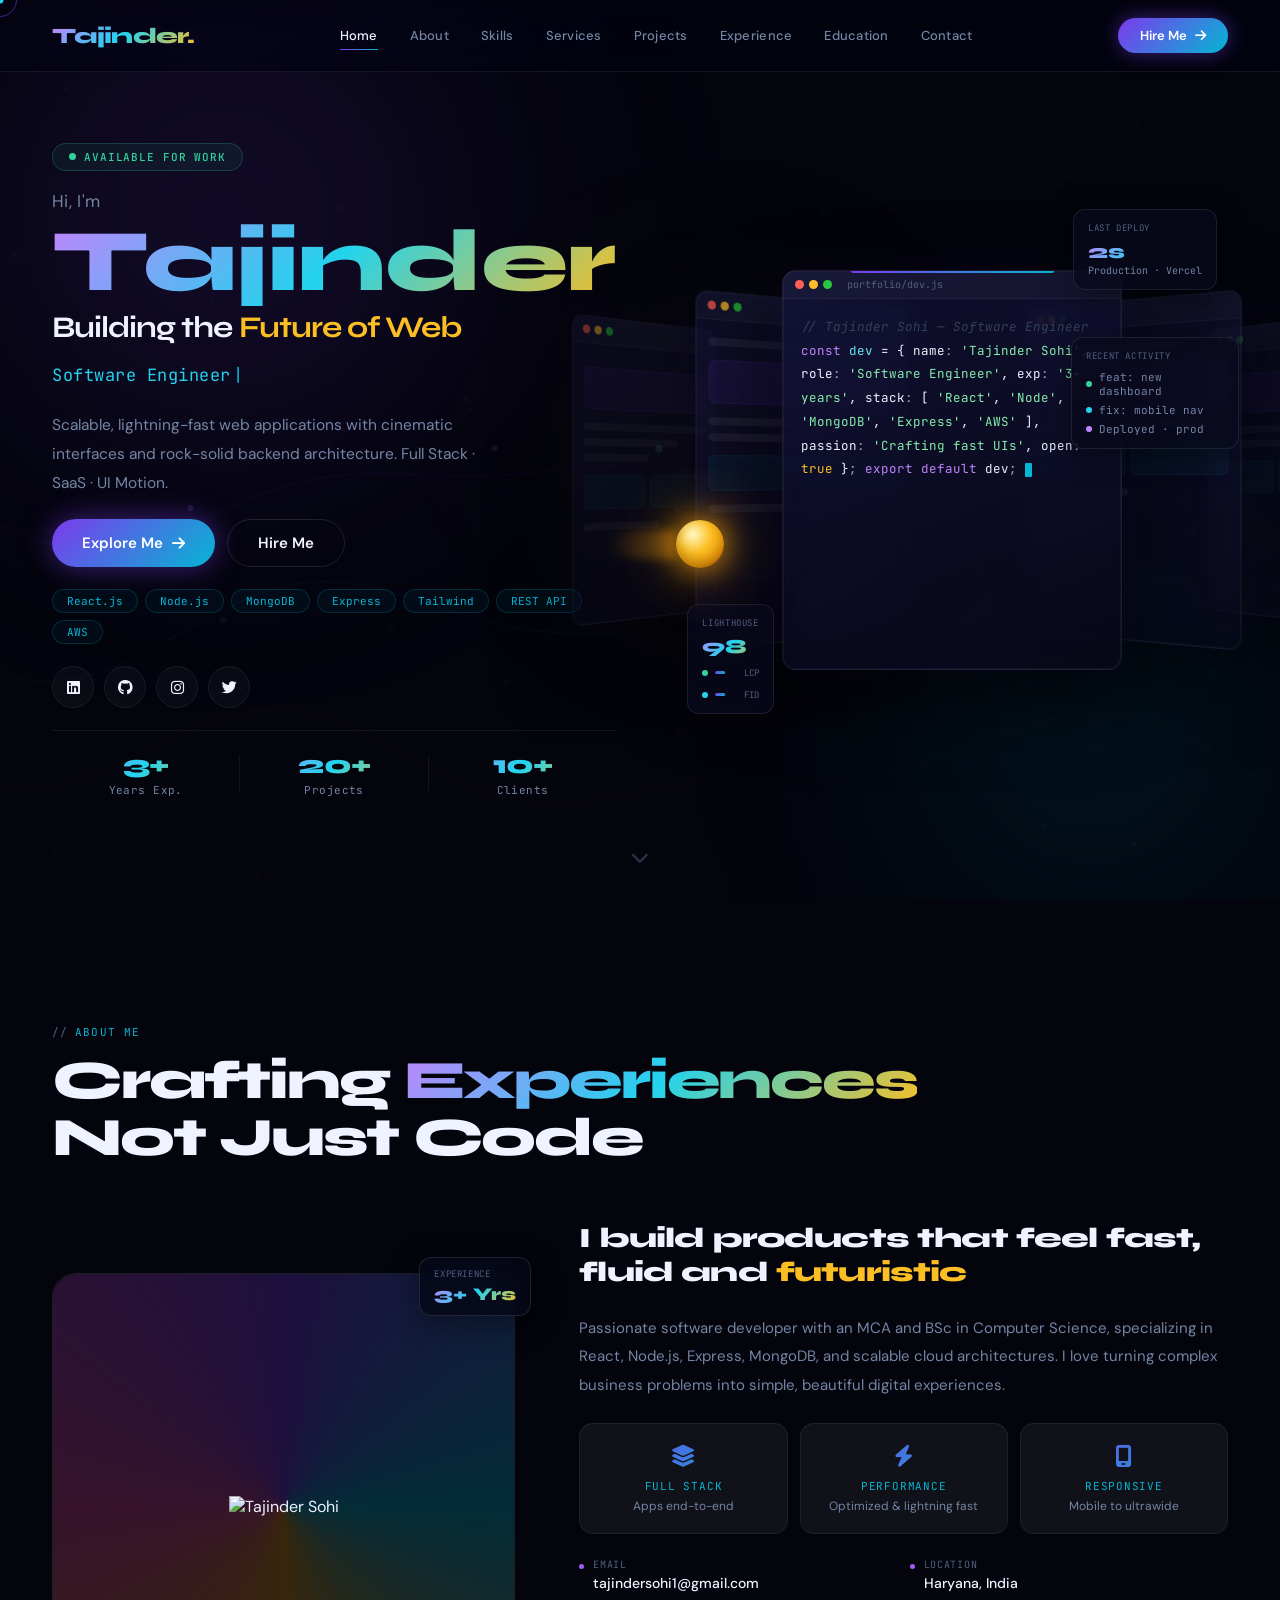
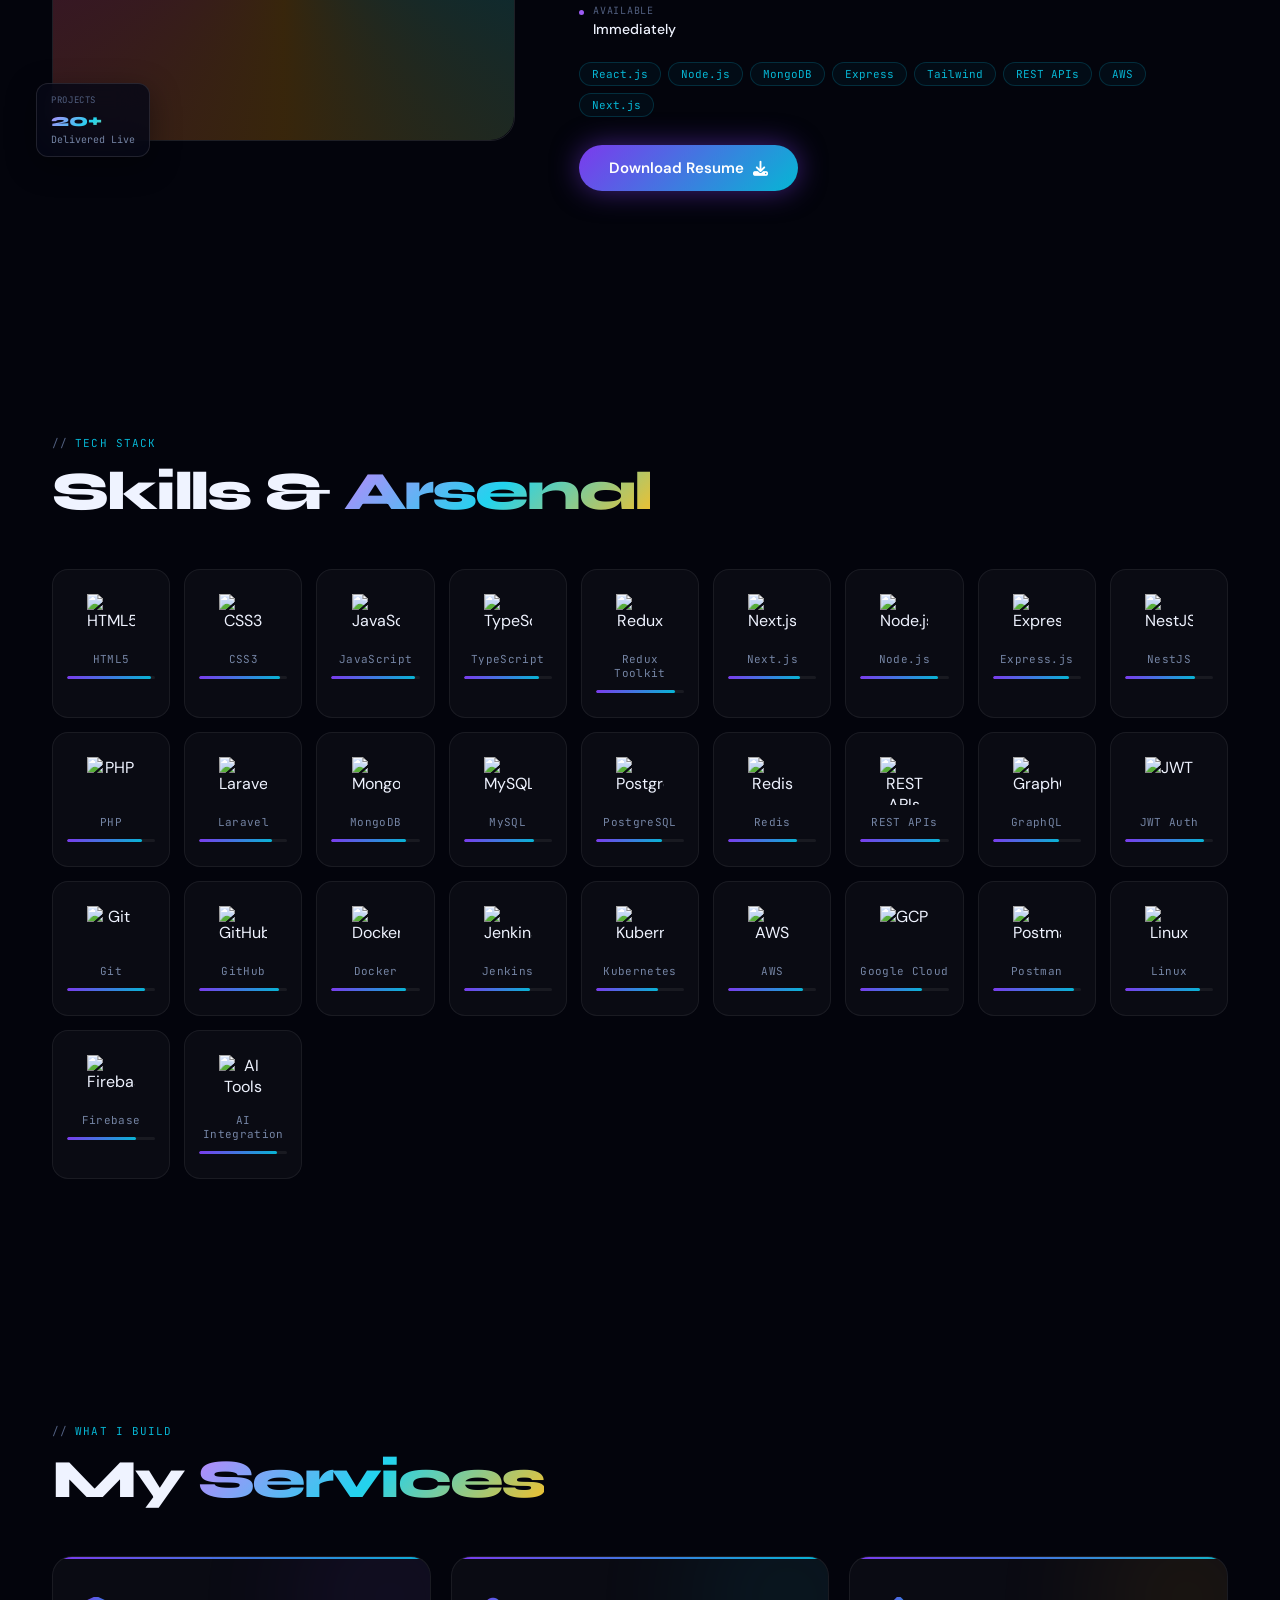
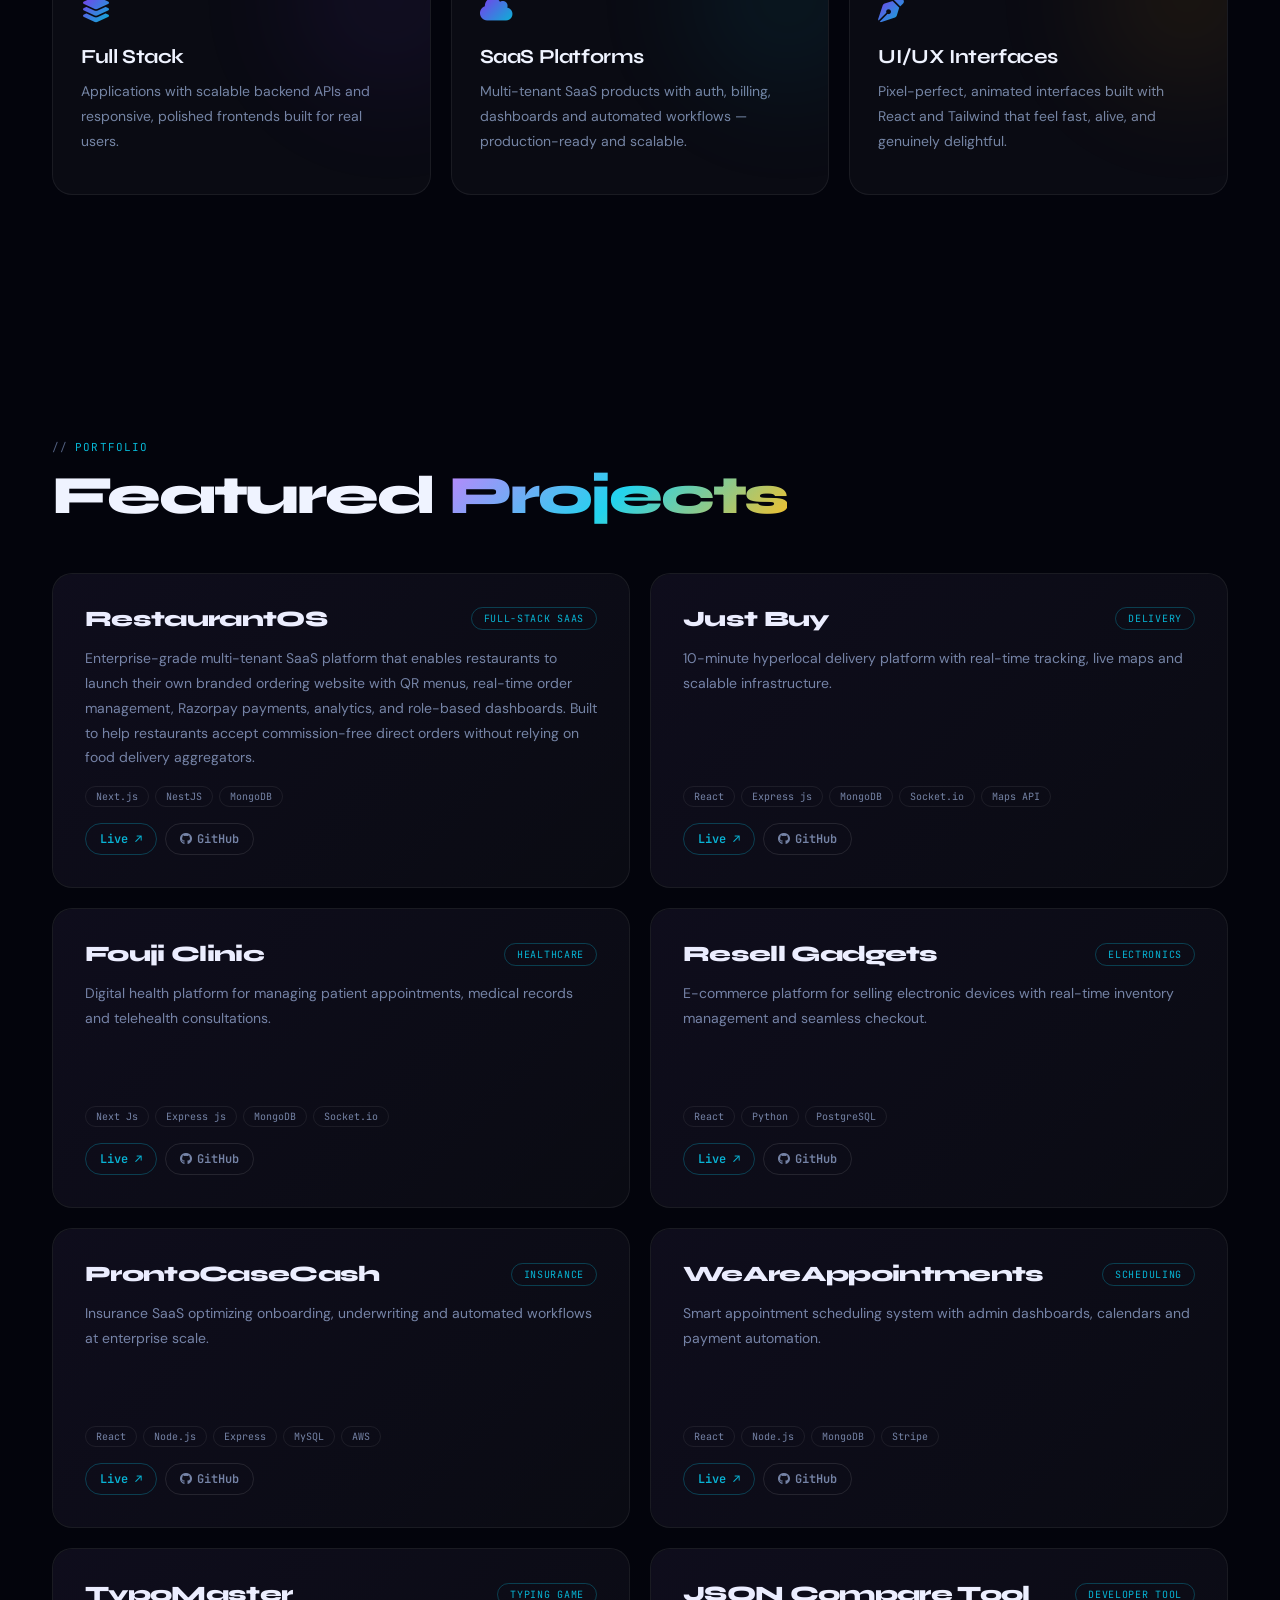
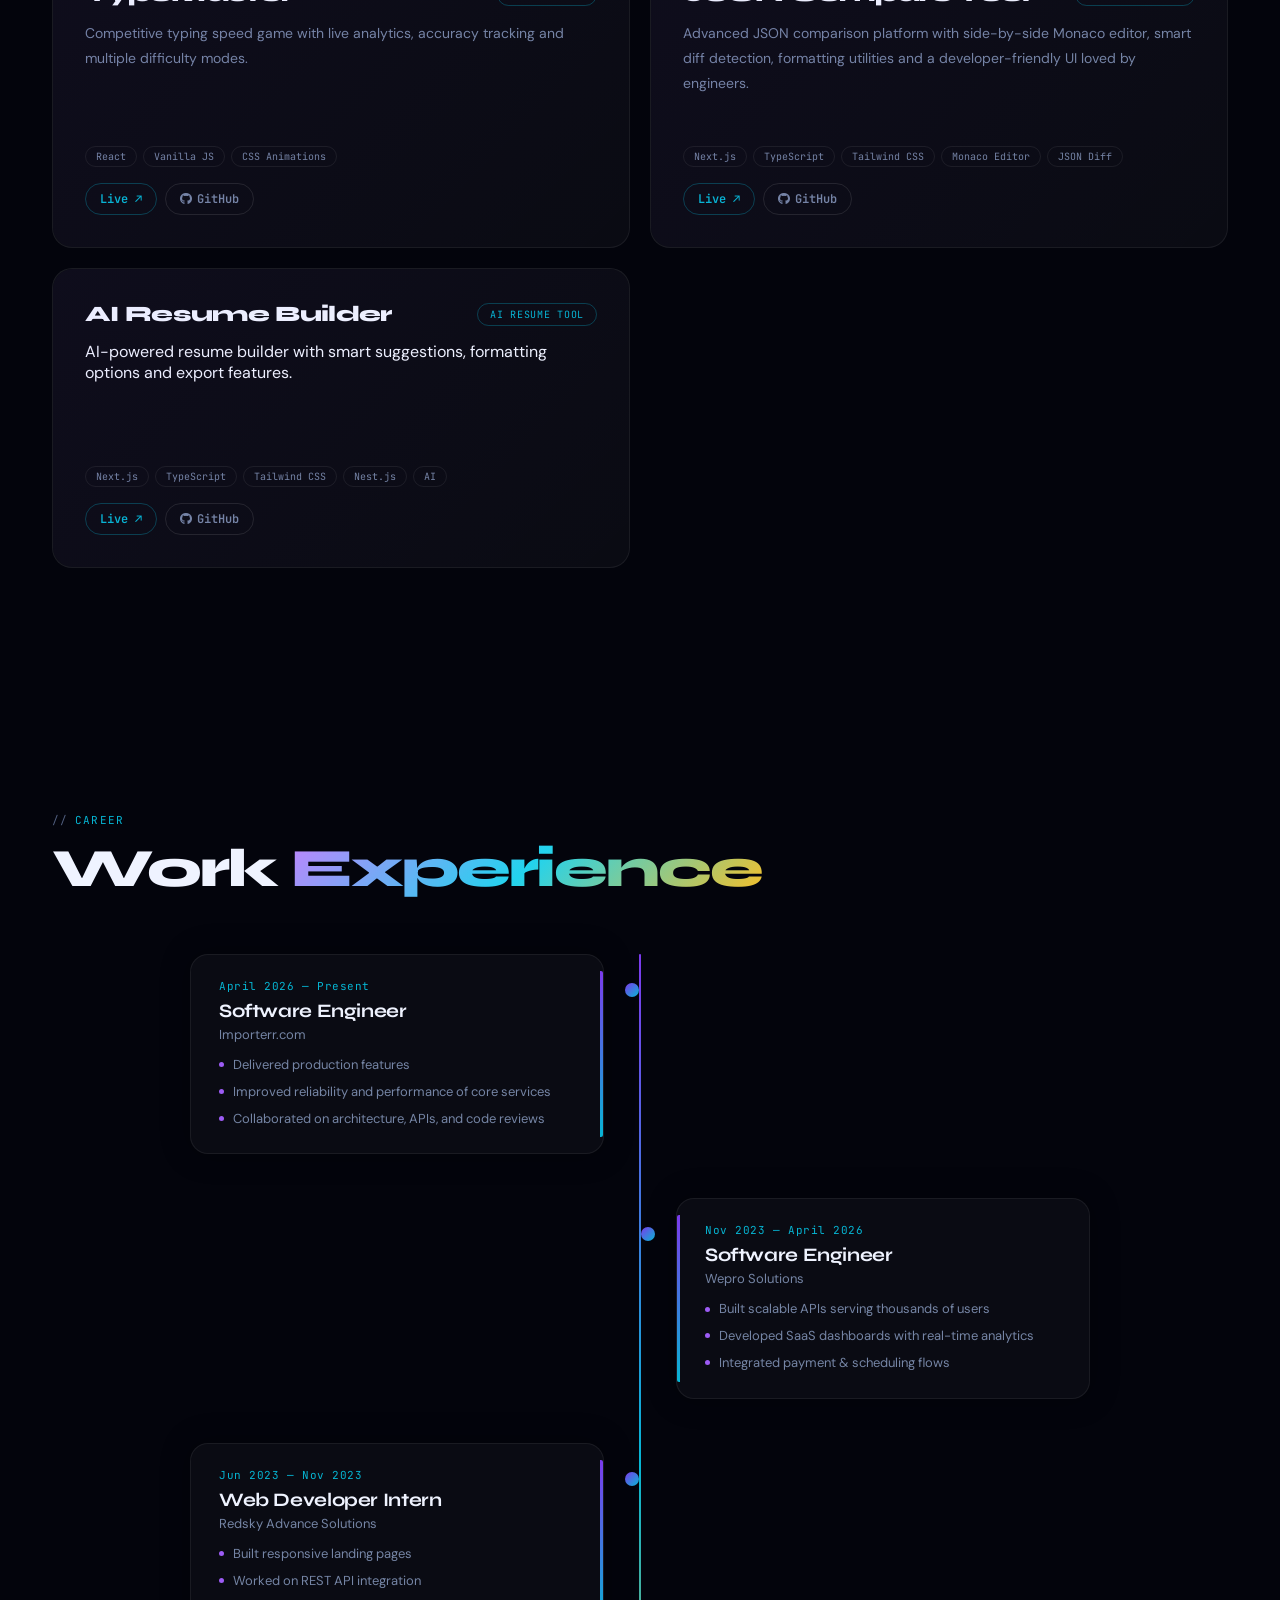
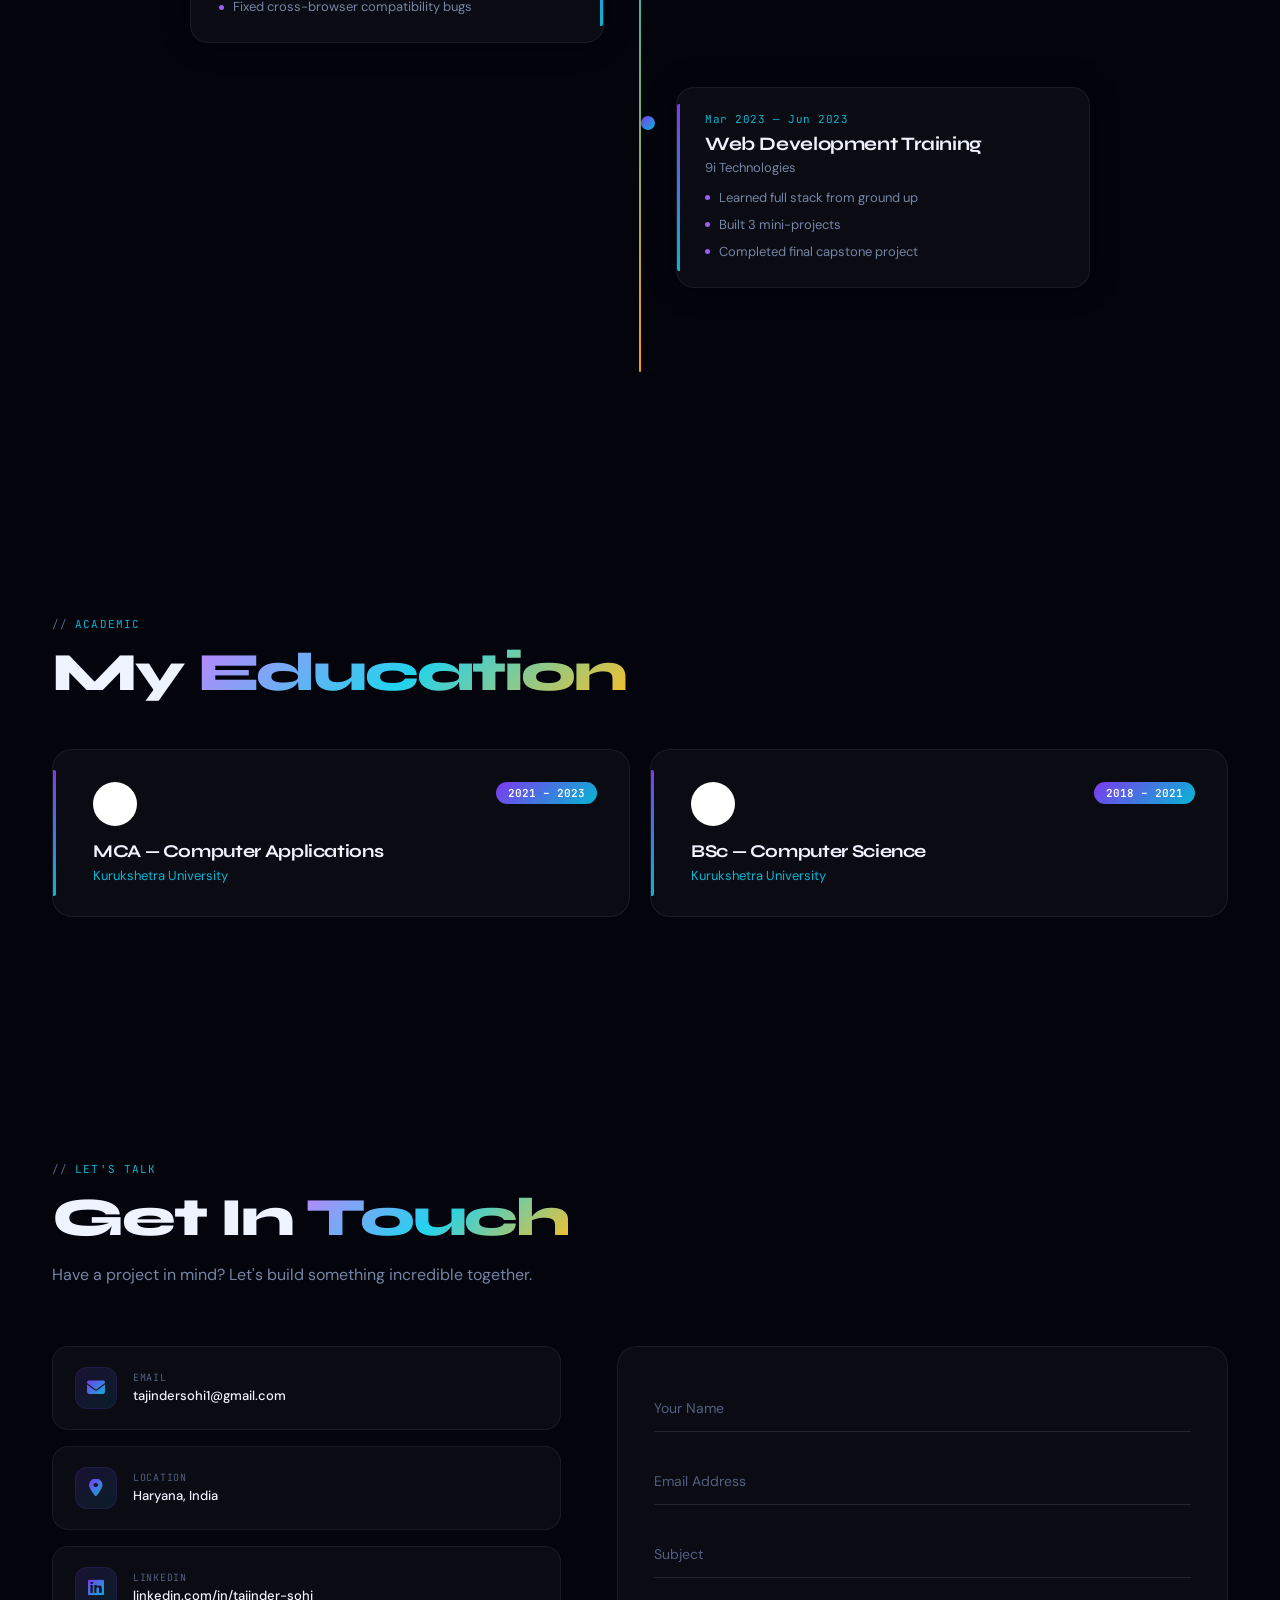
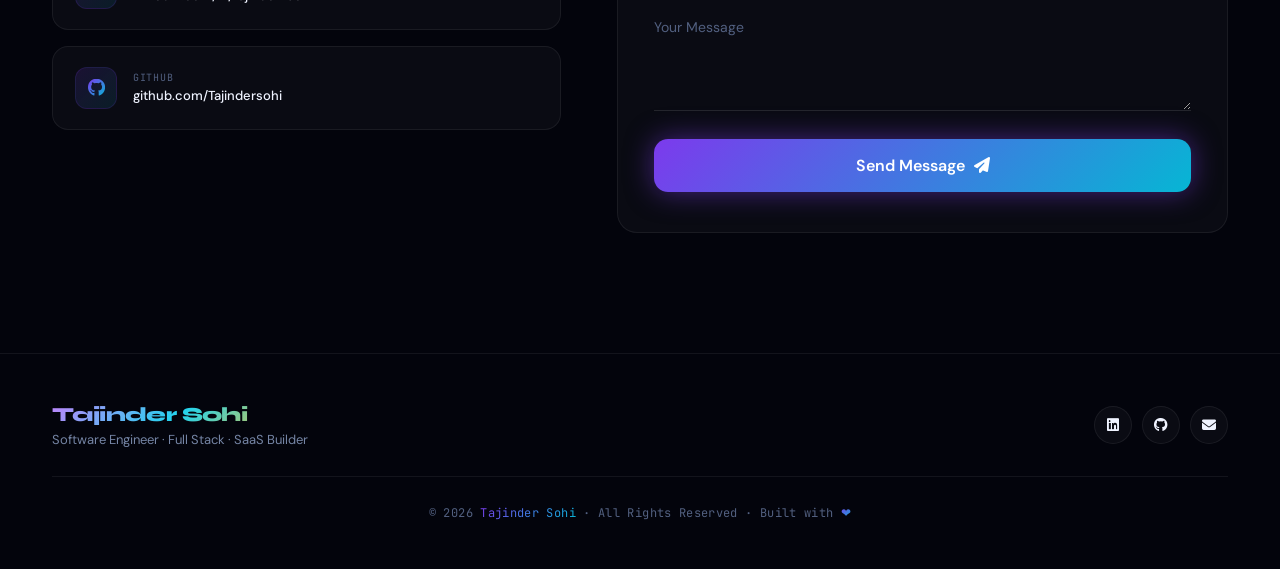
==== commit 8058c9db: "Updated" ====
--- a/index.html
+++ b/index.html
@@ -9,7 +9,7 @@
     href="https://fonts.googleapis.com/css2?family=Syne:wght@400;600;700;800&family=DM+Sans:ital,opsz,wght@0,9..40,300;0,9..40,400;0,9..40,500;1,9..40,300&family=JetBrains+Mono:wght@300;400;500&display=swap"
     rel="stylesheet" />
   <link rel="stylesheet" href="https://cdnjs.cloudflare.com/ajax/libs/font-awesome/6.5.0/css/all.min.css" />
-  <style>
+  <link rel="icon" type="image/png" href="favicon.ico" />  <style>
     :root {
       --bg: #03040c;
       --bg2: 'transparent';
